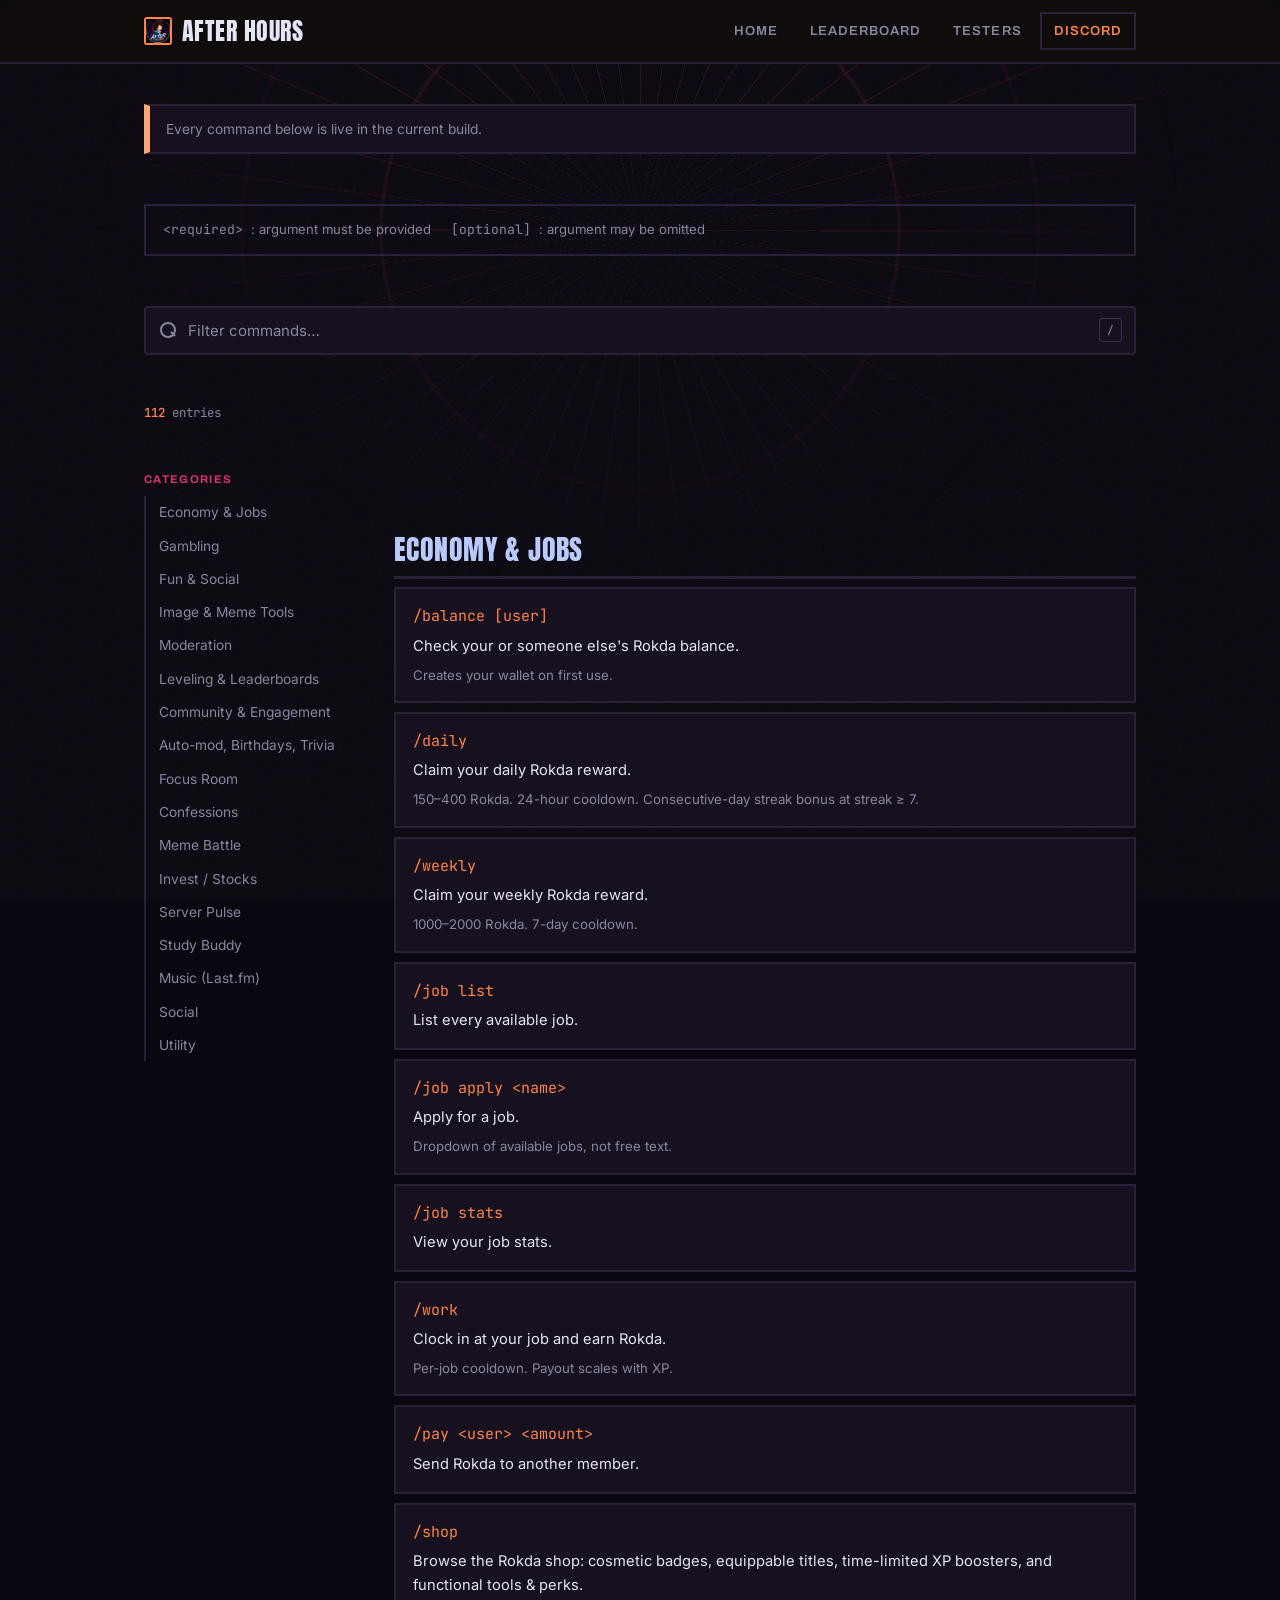
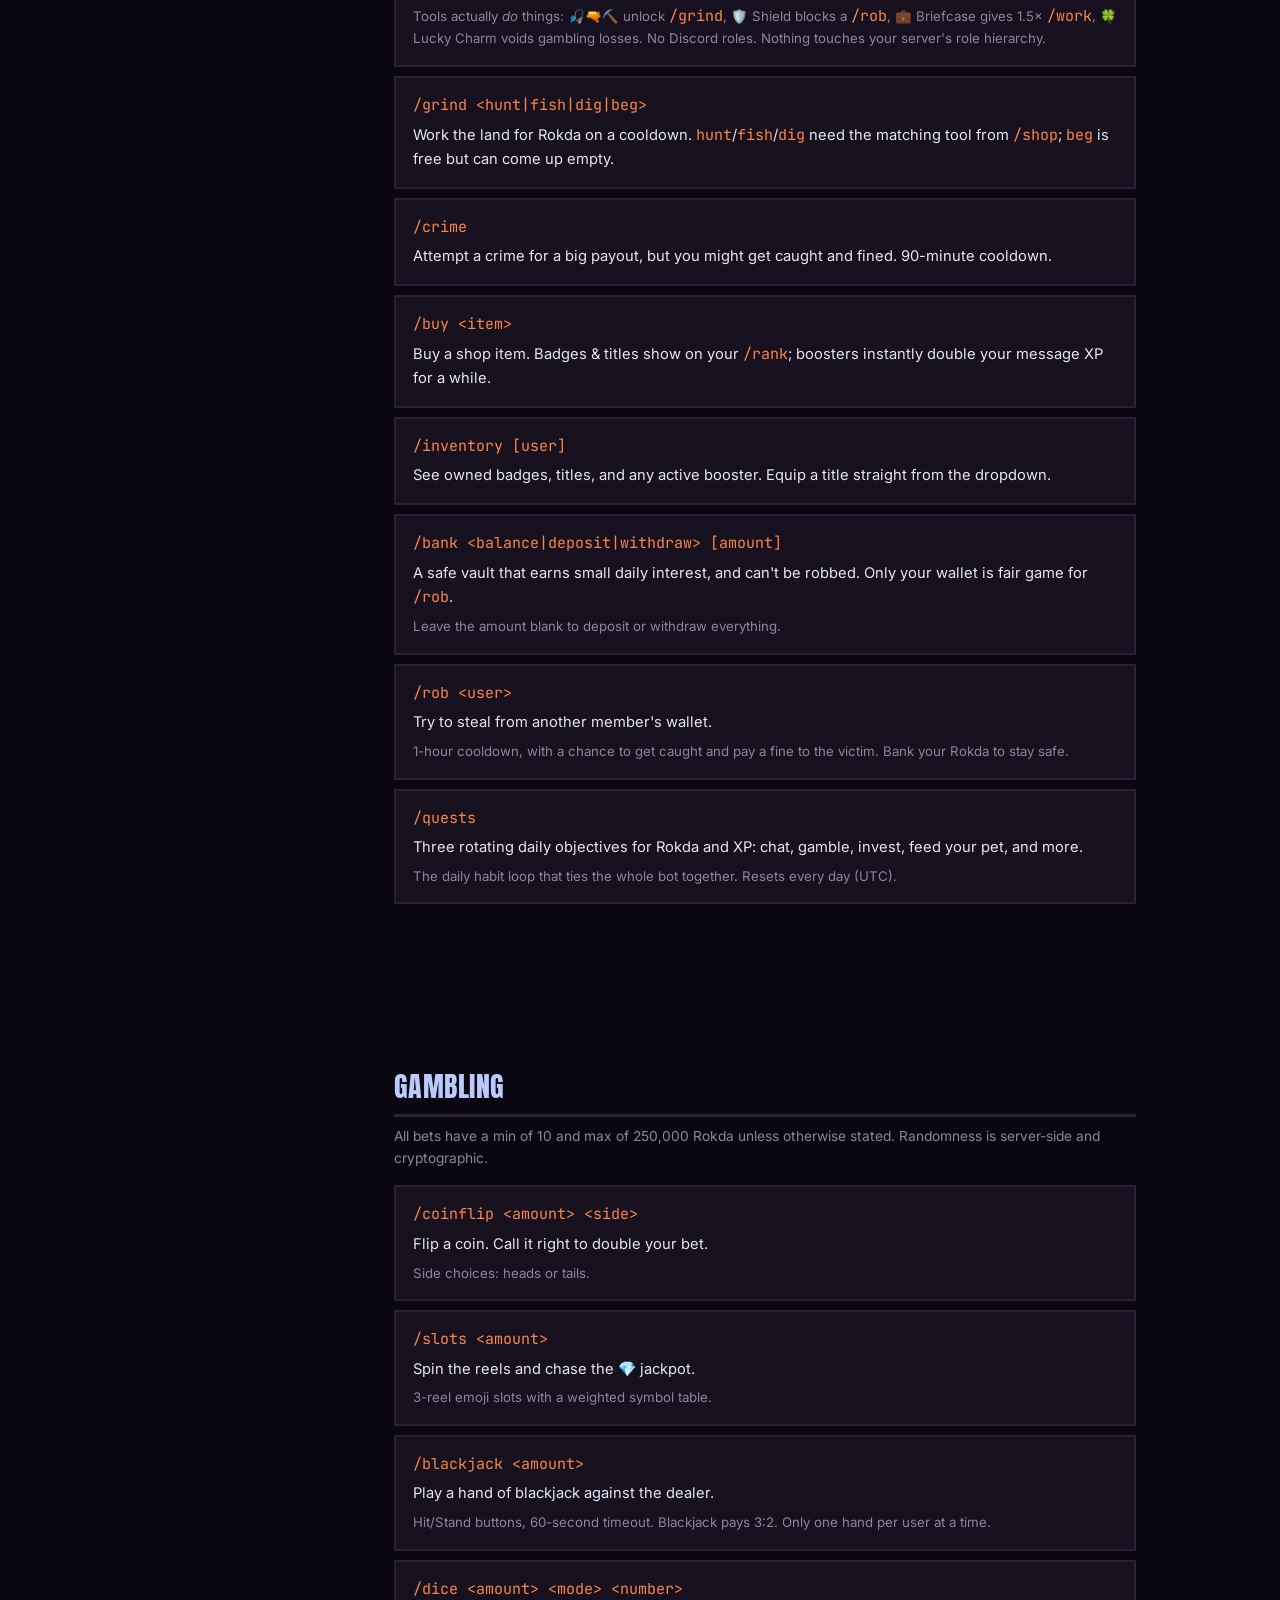
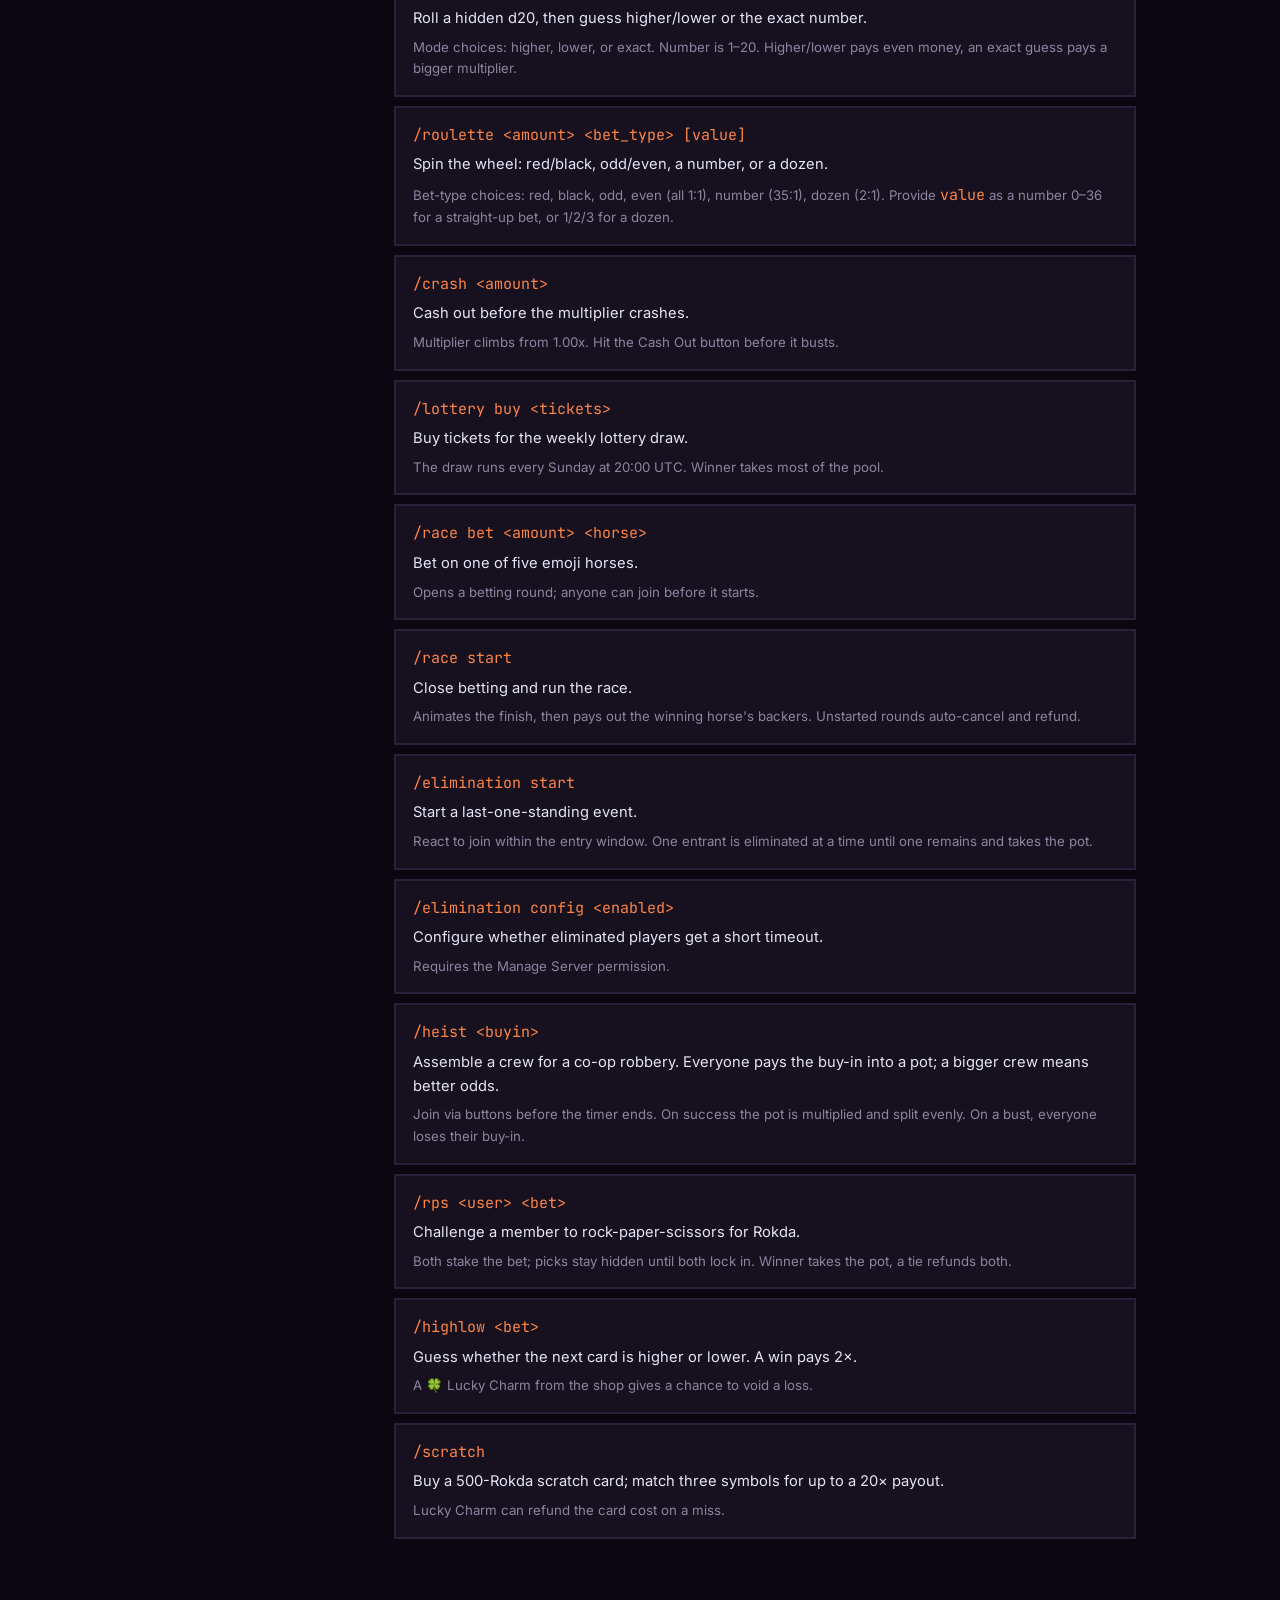
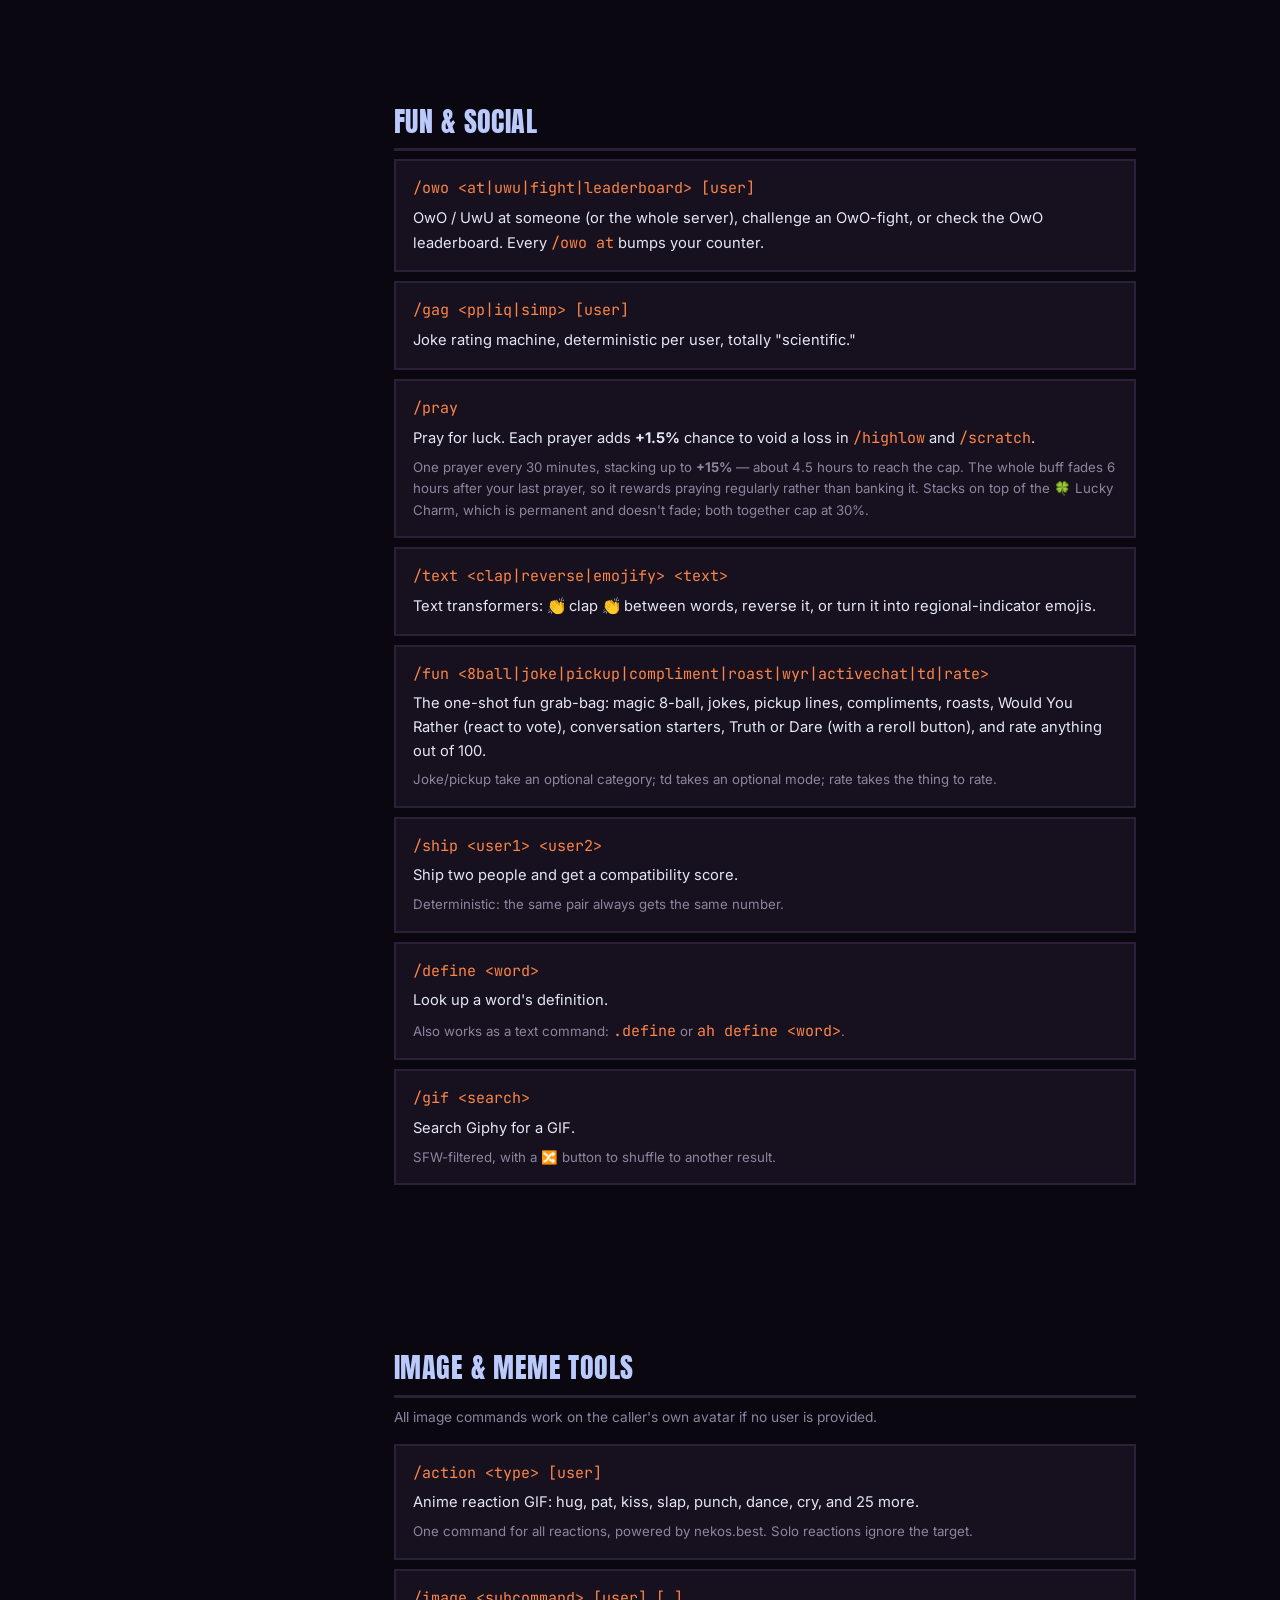
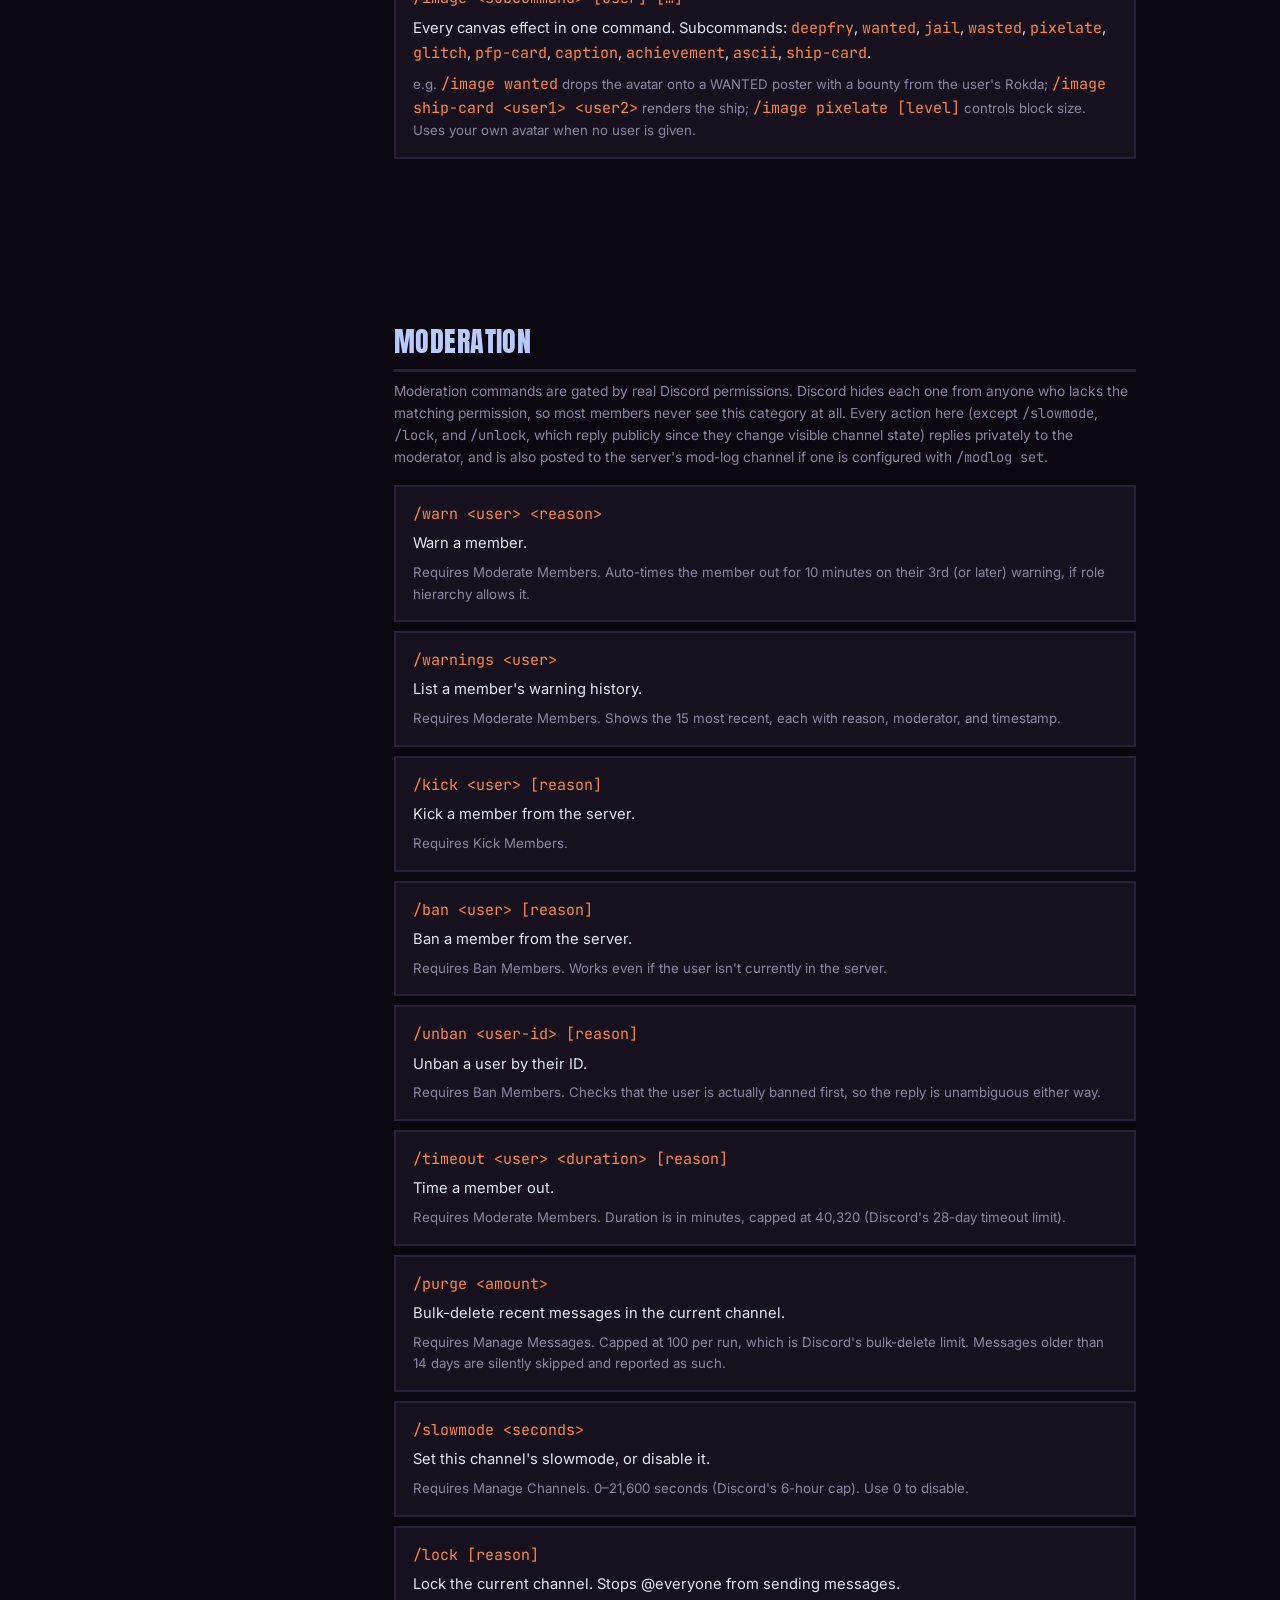
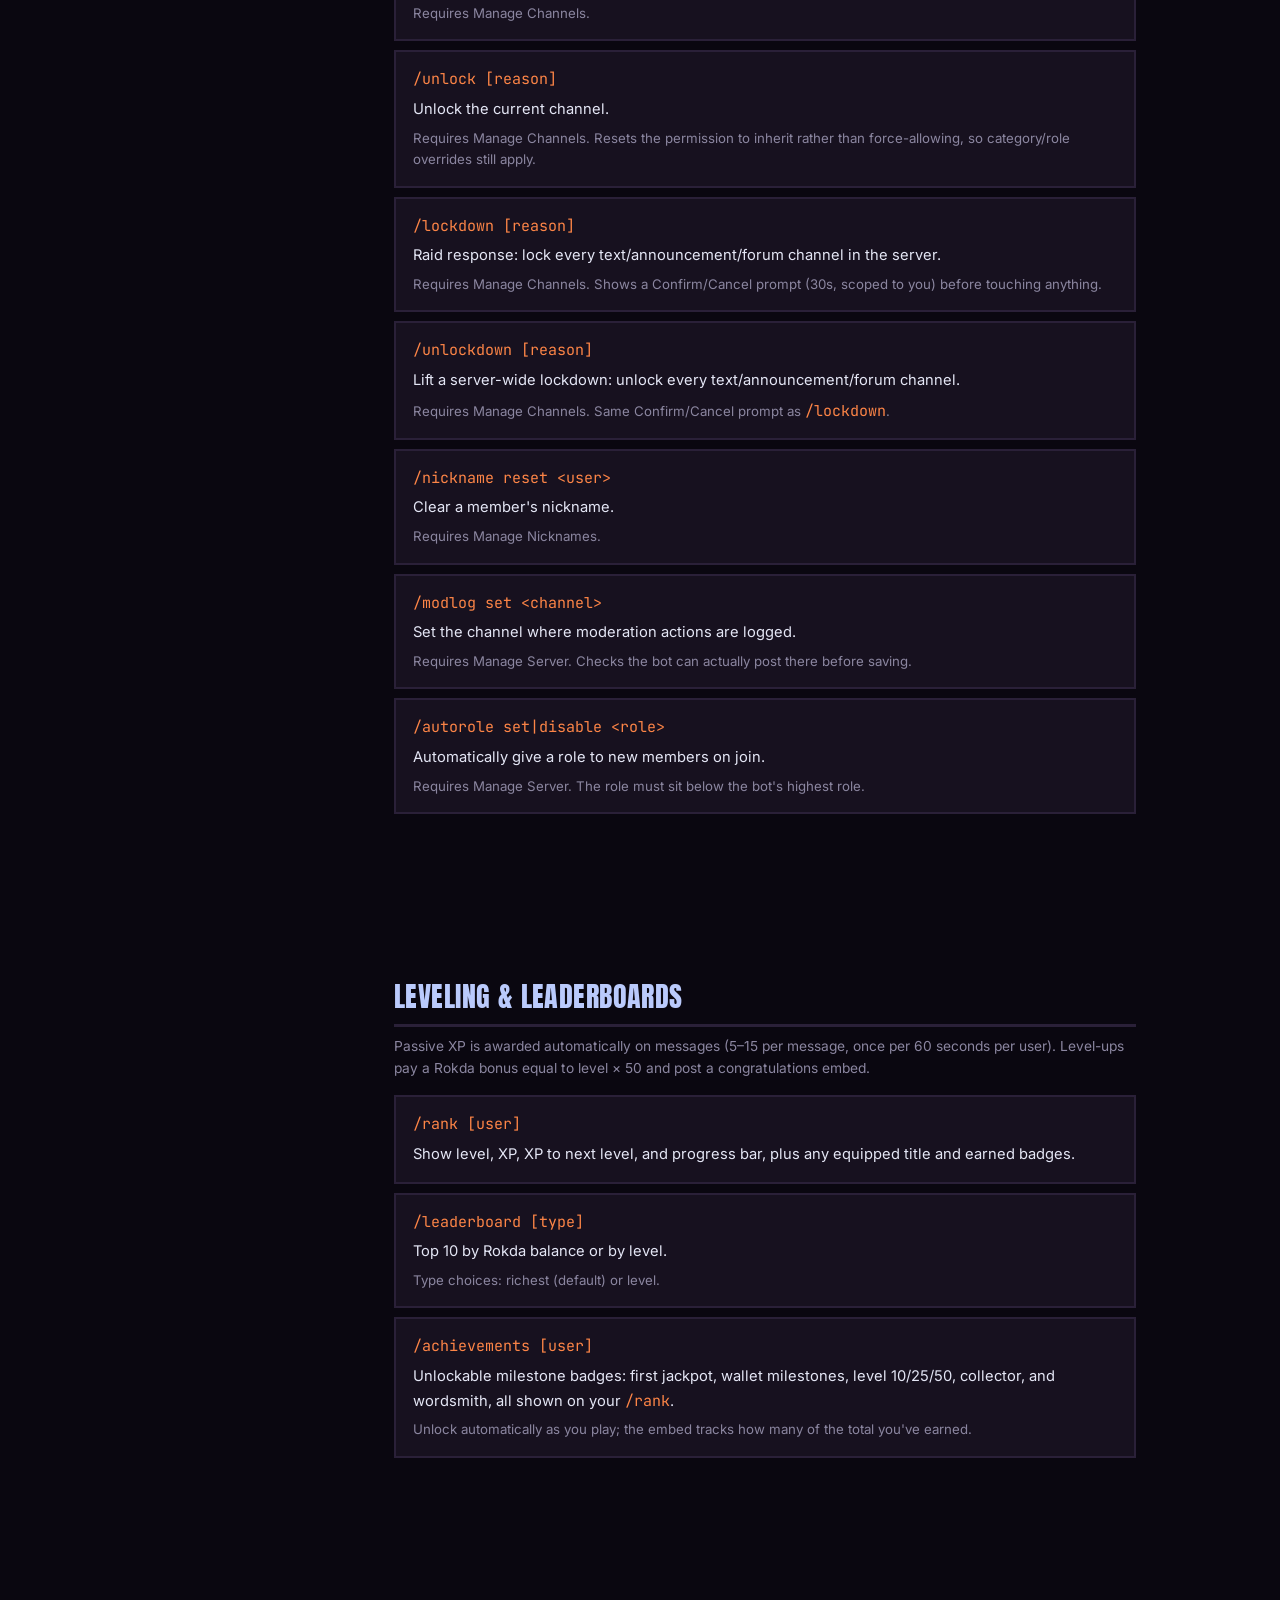
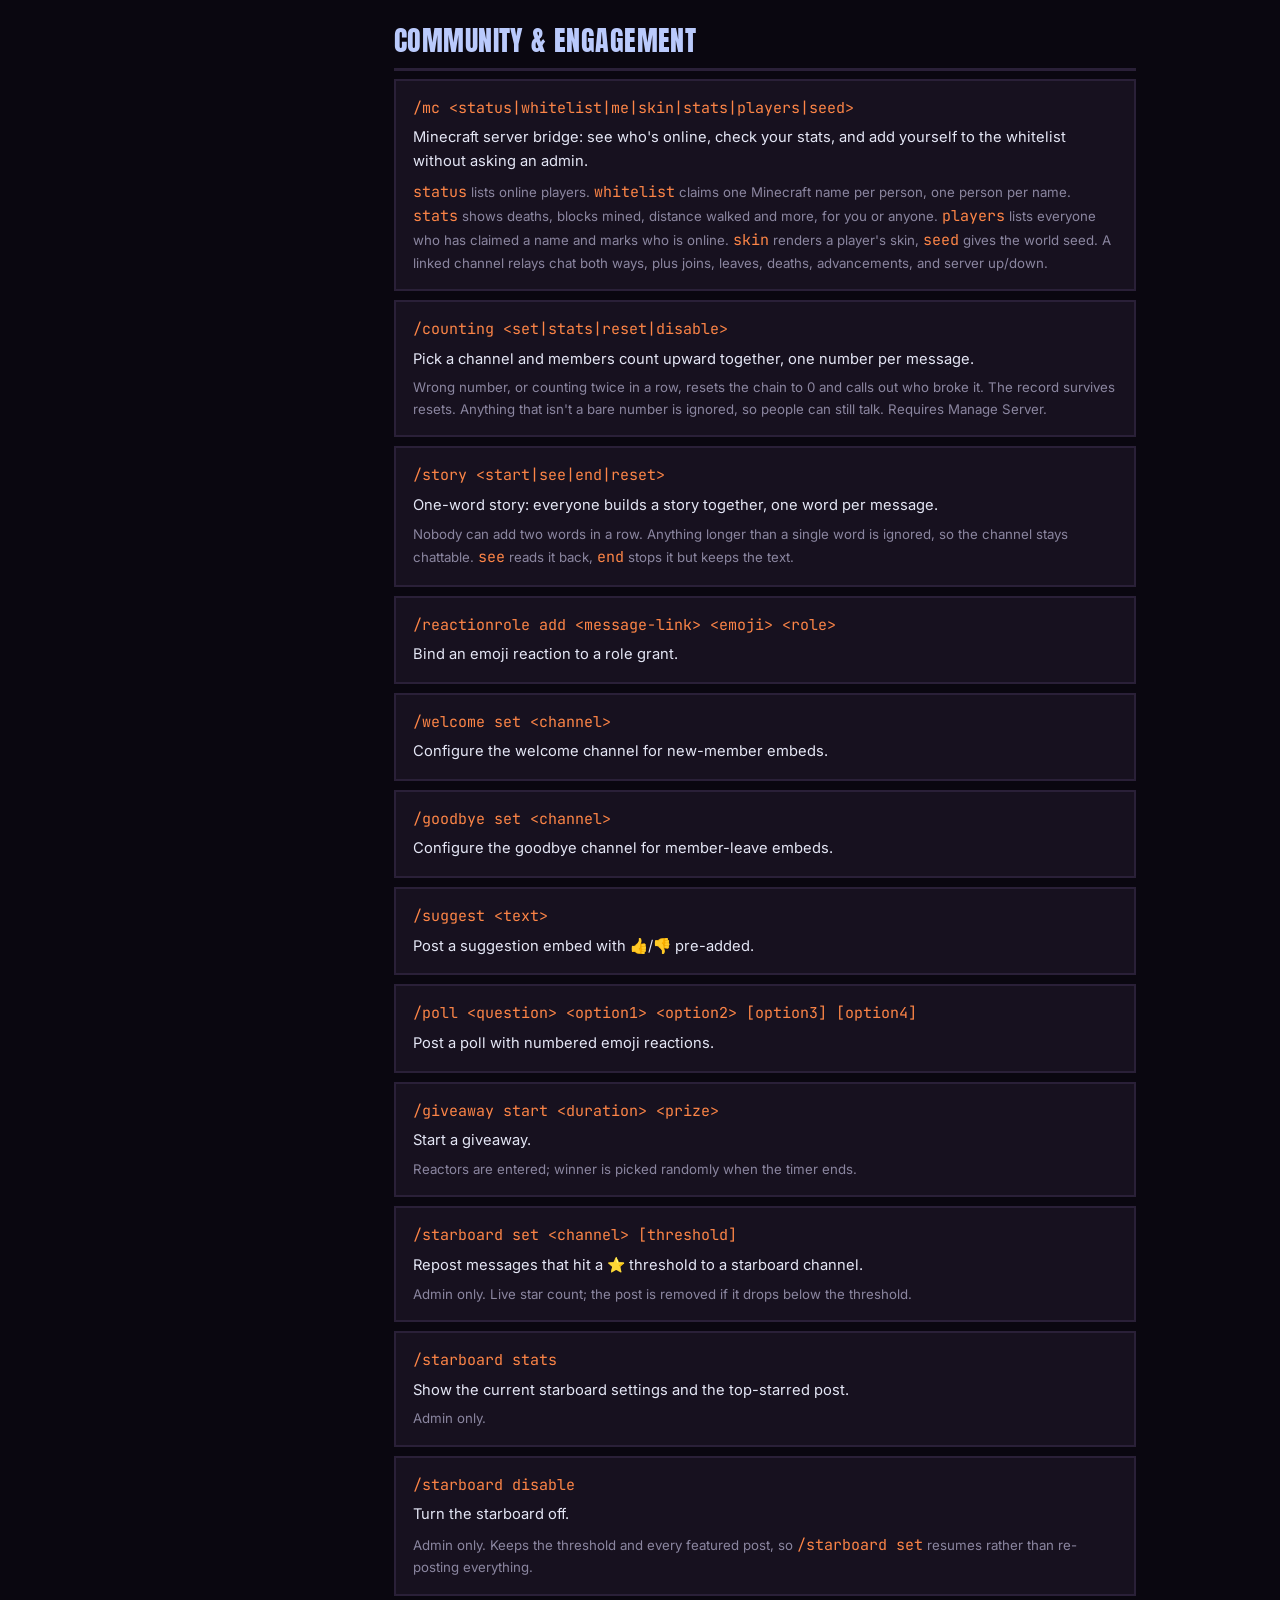
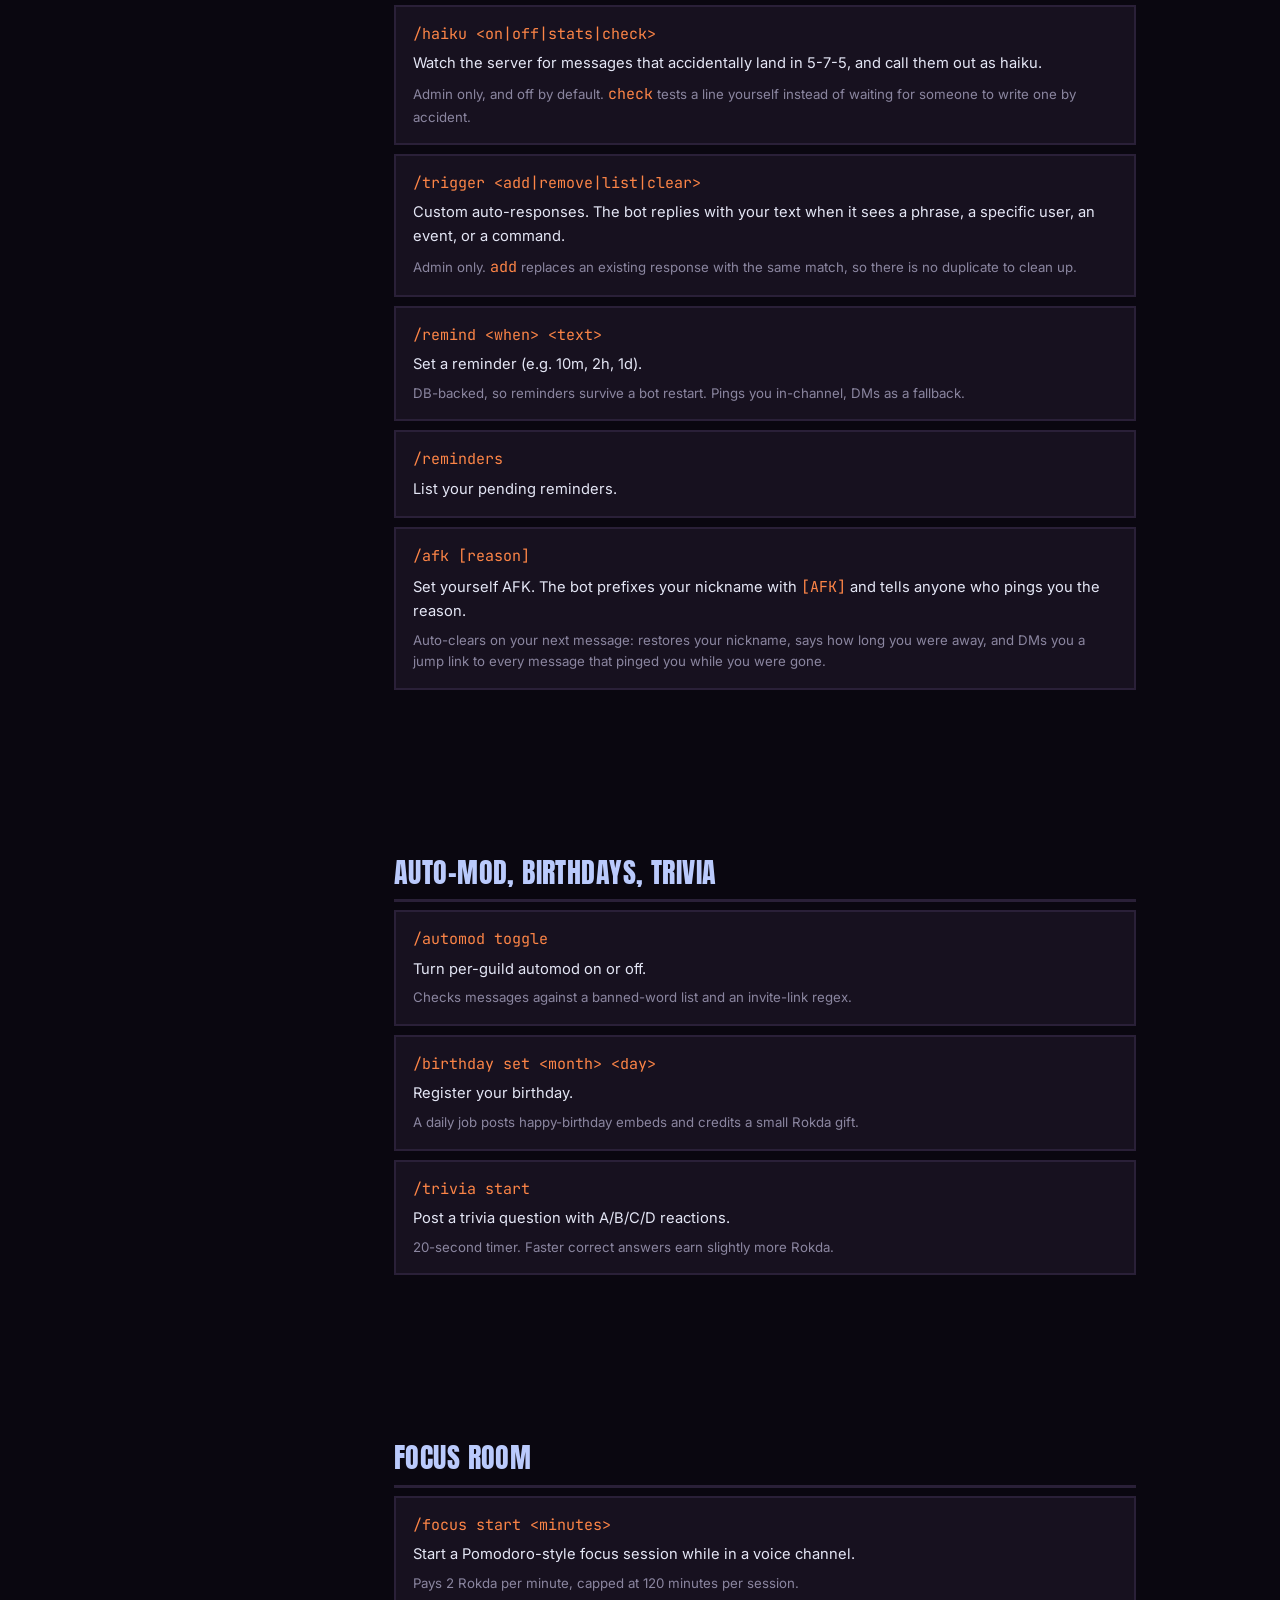
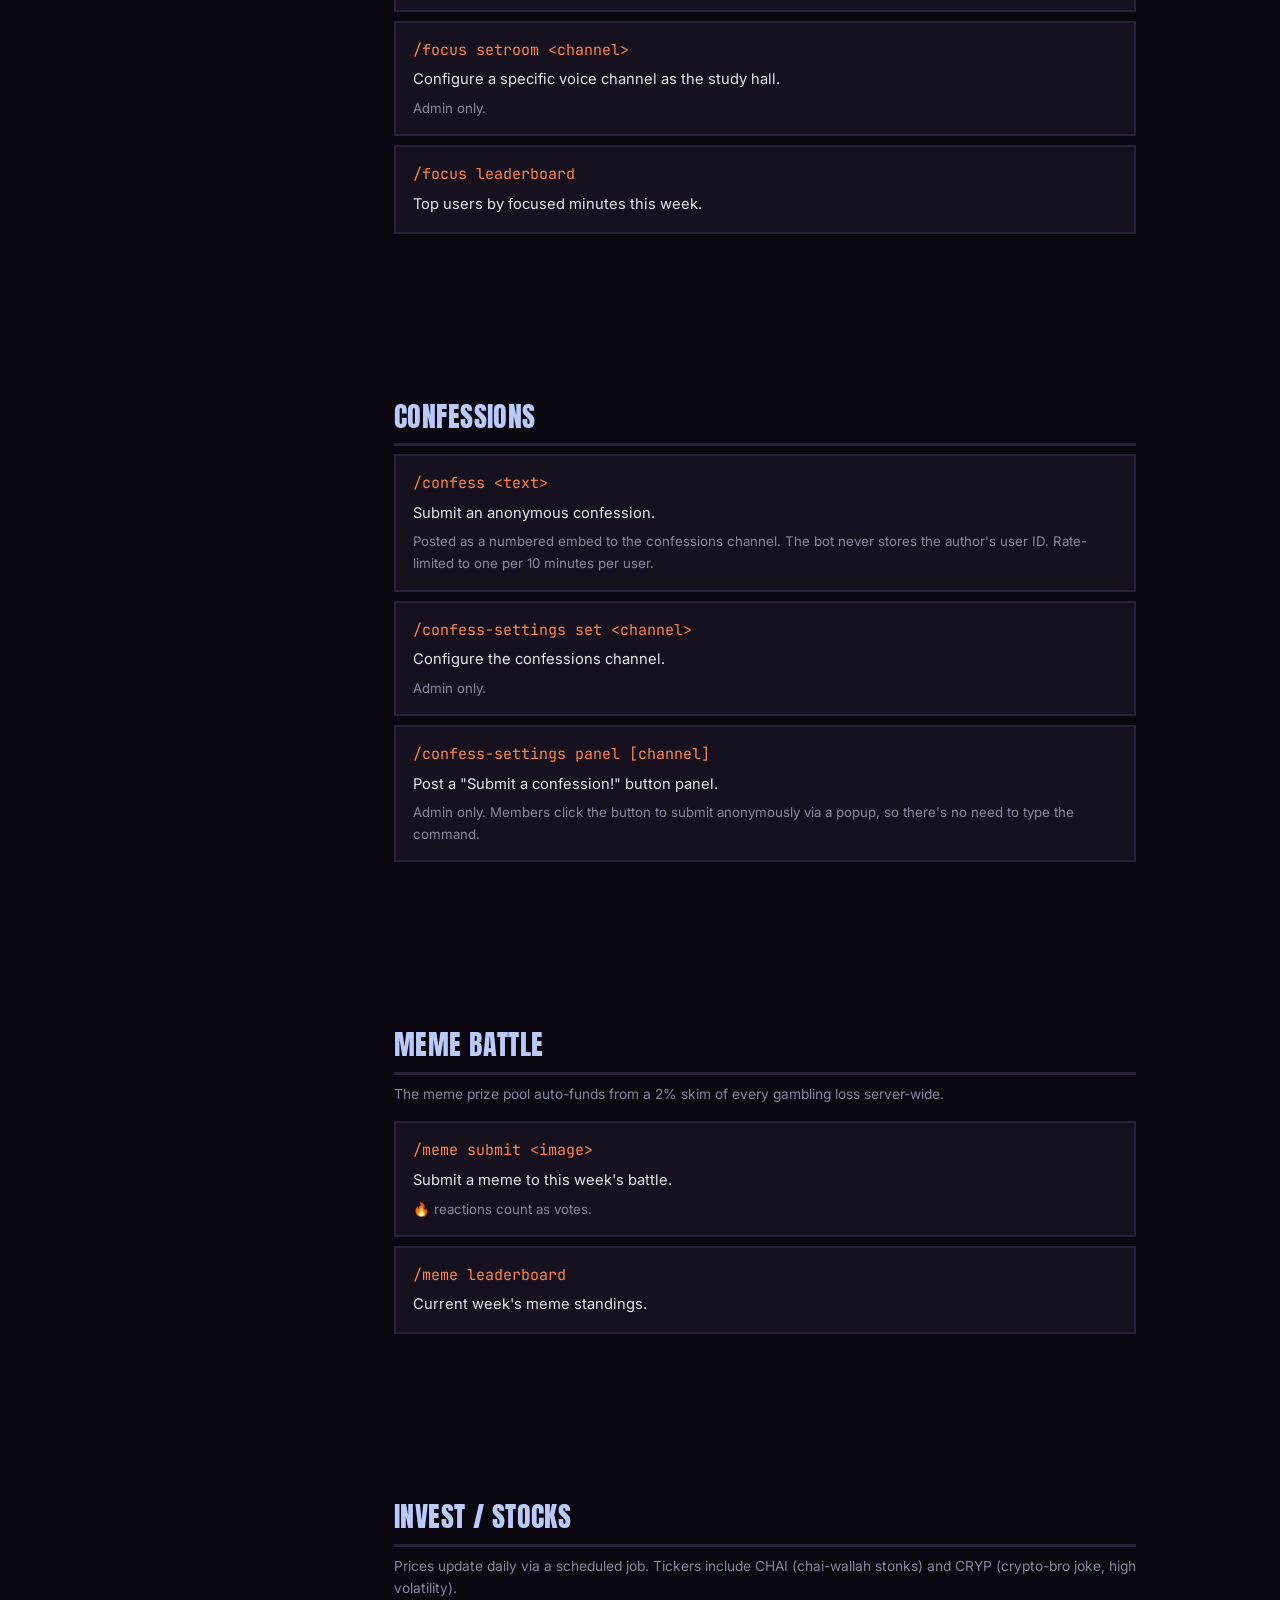
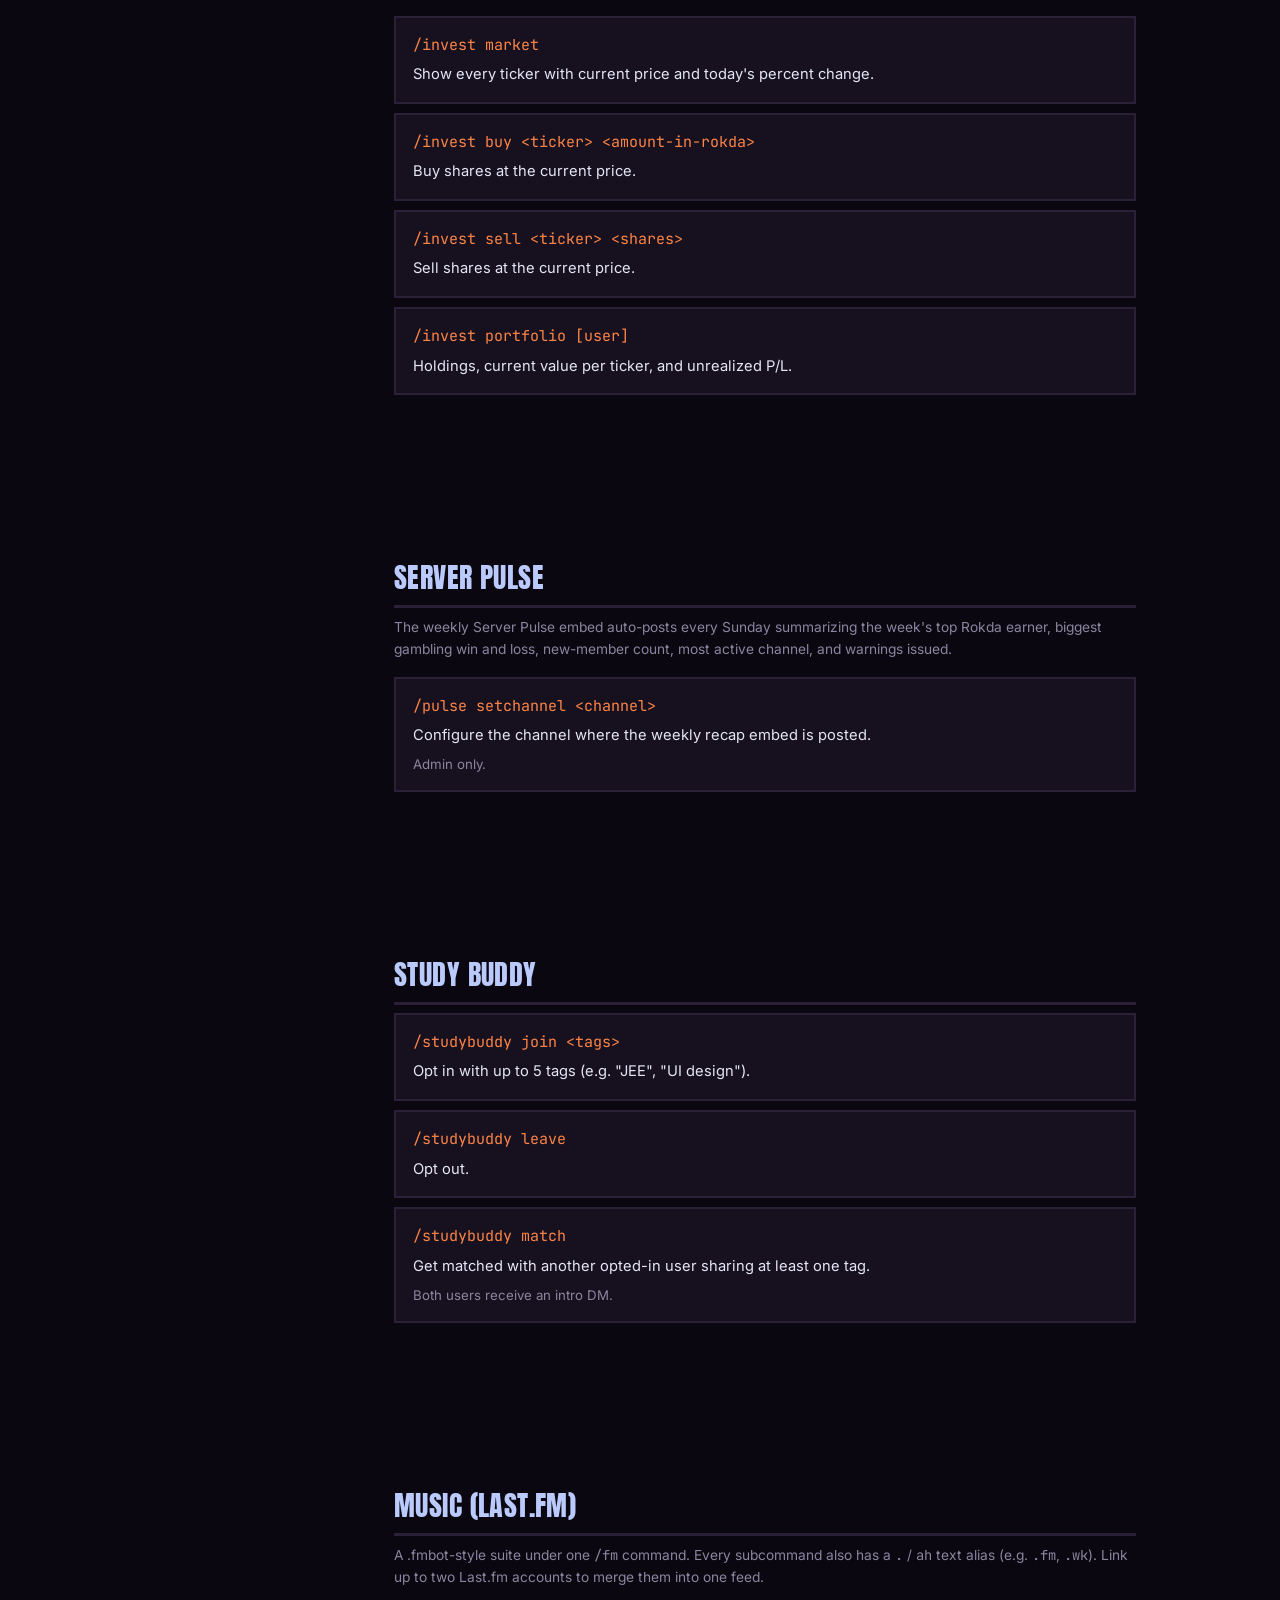
==== commands.html @ 39121b5d "Add the /pray card and bump the count to 90" ====
<!doctype html>
<html lang="en">
<head>
  <meta charset="UTF-8" />
  <meta name="viewport" content="width=device-width, initial-scale=1.0" />
  <title>Commands · After Hours</title>
  <meta name="description" content="Full command reference for After Hours, a Discord bot for economy, gambling, and community." />

  <!-- Link previews. og:image is an absolute URL because Discord, Twitter and
       iMessage all fetch it without a page context — a relative path silently
       yields no card at all. 1200x630 is the ratio every one of them crops to.
       theme-color is what tints the stripe down the side of a Discord embed. -->
  <meta name="theme-color" content="#fd8547" />
  <link rel="canonical" href="https://afterhours.arshnah.in/commands.html" />

  <meta property="og:type" content="website" />
  <meta property="og:site_name" content="After Hours" />
  <meta property="og:url" content="https://afterhours.arshnah.in/commands.html" />
  <meta property="og:title" content="Commands · After Hours" />
  <meta property="og:description" content="Full command reference for After Hours, a Discord bot for economy, gambling, and community." />
  <meta property="og:image" content="https://afterhours.arshnah.in/assets/og.png" />
  <meta property="og:image:width" content="1200" />
  <meta property="og:image:height" content="630" />
  <meta property="og:image:alt" content="After Hours — a Discord bot for economy, gambling and community" />

  <meta name="twitter:card" content="summary_large_image" />
  <meta name="twitter:title" content="Commands · After Hours" />
  <meta name="twitter:description" content="Full command reference for After Hours, a Discord bot for economy, gambling, and community." />
  <meta name="twitter:image" content="https://afterhours.arshnah.in/assets/og.png" />


  <link rel="preconnect" href="https://fonts.googleapis.com" />
  <link rel="preconnect" href="https://fonts.gstatic.com" crossorigin />
  <link href="https://fonts.googleapis.com/css2?family=Anton&family=Archivo:wght@600;700&family=Inter:wght@400;500;600;700&family=JetBrains+Mono:wght@400;500&display=swap" rel="stylesheet" />

  <link rel="icon" type="image/png" href="assets/avatar-64.png" />
  <link rel="stylesheet" href="styles.css" />
</head>
<body>

  <header class="site-header">
    <div class="container">
      <a href="index.html" class="site-logo"><img src="assets/avatar-128.png" alt="" class="logo-img" />After Hours</a>
      <nav class="site-nav">
        <a href="index.html">Home</a>
        <a href="leaderboard.html">Leaderboard</a>
        <a href="testers.html">Testers</a>
        <a href="https://discord.gg/CcgstekFs9" class="nav-discord">Discord</a>
      </nav>
    </div>
  </header>

  <div class="commands-page">

    <p class="build-note">Every command below is live in the current build.</p>

    <div class="legend">
      <div class="legend-item"><code class="mono">&lt;required&gt;</code>: argument must be provided</div>
      <div class="legend-item"><code class="mono">[optional]</code>: argument may be omitted</div>
    </div>

    <div class="filter-bar">
      <input type="text" id="command-filter" placeholder="Filter commands…" autocomplete="off" />
    </div>

    <button type="button" class="mobile-nav-toggle" id="mobile-nav-toggle">Categories ▾</button>

    <aside class="sidebar" id="sidebar">
      <h4>Categories</h4>
      <ul>
        <li><a href="#economy">Economy &amp; Jobs</a></li>
        <li><a href="#gambling">Gambling</a></li>
        <li><a href="#fun-social">Fun &amp; Social</a></li>
        <li><a href="#image-meme">Image &amp; Meme Tools</a></li>
        <li><a href="#moderation">Moderation</a></li>
        <li><a href="#leveling">Leveling &amp; Leaderboards</a></li>
        <li><a href="#community">Community &amp; Engagement</a></li>
        <li><a href="#automod-birthdays-trivia">Auto-mod, Birthdays, Trivia</a></li>
        <li><a href="#focus-room">Focus Room</a></li>
        <li><a href="#confessions">Confessions</a></li>
        <li><a href="#meme-battle">Meme Battle</a></li>
        <li><a href="#invest-stocks">Invest / Stocks</a></li>
        <li><a href="#server-pulse">Server Pulse</a></li>
        <li><a href="#study-buddy">Study Buddy</a></li>
        <li><a href="#music">Music (Last.fm)</a></li>
        <li><a href="#social">Social</a></li>
        <li><a href="#utility">Utility</a></li>
      </ul>
    </aside>

    <main class="command-main">

      <p class="no-results" id="no-results">No commands match your filter.</p>

      <!-- Economy & Jobs -->
      <section class="command-category" id="economy">
        <h2>Economy &amp; Jobs</h2>
        <div class="command-list">
          <article class="command-card" data-name="balance">
            <header><code>/balance [user]</code></header>
            <p class="desc">Check your or someone else's Rokda balance.</p>
            <p class="note">Creates your wallet on first use.</p>
          </article>
          <article class="command-card" data-name="daily">
            <header><code>/daily</code></header>
            <p class="desc">Claim your daily Rokda reward.</p>
            <p class="note">150–400 Rokda. 24-hour cooldown. Consecutive-day streak bonus at streak ≥ 7.</p>
          </article>
          <article class="command-card" data-name="weekly">
            <header><code>/weekly</code></header>
            <p class="desc">Claim your weekly Rokda reward.</p>
            <p class="note">1000–2000 Rokda. 7-day cooldown.</p>
          </article>
          <article class="command-card" data-name="job list">
            <header><code>/job list</code></header>
            <p class="desc">List every available job.</p>
          </article>
          <article class="command-card" data-name="job apply">
            <header><code>/job apply &lt;name&gt;</code></header>
            <p class="desc">Apply for a job.</p>
            <p class="note">Dropdown of available jobs, not free text.</p>
          </article>
          <article class="command-card" data-name="job stats">
            <header><code>/job stats</code></header>
            <p class="desc">View your job stats.</p>
          </article>
          <article class="command-card" data-name="work">
            <header><code>/work</code></header>
            <p class="desc">Clock in at your job and earn Rokda.</p>
            <p class="note">Per-job cooldown. Payout scales with XP.</p>
          </article>
          <article class="command-card" data-name="pay">
            <header><code>/pay &lt;user&gt; &lt;amount&gt;</code></header>
            <p class="desc">Send Rokda to another member.</p>
          </article>
          <article class="command-card" data-name="shop">
            <header><code>/shop</code></header>
            <p class="desc">Browse the Rokda shop: cosmetic badges, equippable titles, time-limited XP boosters, and functional tools &amp; perks.</p>
            <p class="note">Tools actually <em>do</em> things: 🎣🔫⛏️ unlock <code>/grind</code>, 🛡️ Shield blocks a <code>/rob</code>, 💼 Briefcase gives 1.5× <code>/work</code>, 🍀 Lucky Charm voids gambling losses. No Discord roles. Nothing touches your server's role hierarchy.</p>
          </article>
          <article class="command-card" data-name="grind">
            <header><code>/grind &lt;hunt|fish|dig|beg&gt;</code></header>
            <p class="desc">Work the land for Rokda on a cooldown. <code>hunt</code>/<code>fish</code>/<code>dig</code> need the matching tool from <code>/shop</code>; <code>beg</code> is free but can come up empty.</p>
          </article>
          <article class="command-card" data-name="crime">
            <header><code>/crime</code></header>
            <p class="desc">Attempt a crime for a big payout, but you might get caught and fined. 90-minute cooldown.</p>
          </article>
          <article class="command-card" data-name="buy">
            <header><code>/buy &lt;item&gt;</code></header>
            <p class="desc">Buy a shop item. Badges &amp; titles show on your <code>/rank</code>; boosters instantly double your message XP for a while.</p>
          </article>
          <article class="command-card" data-name="inventory">
            <header><code>/inventory [user]</code></header>
            <p class="desc">See owned badges, titles, and any active booster. Equip a title straight from the dropdown.</p>
          </article>
          <article class="command-card" data-name="bank">
            <header><code>/bank &lt;balance|deposit|withdraw&gt; [amount]</code></header>
            <p class="desc">A safe vault that earns small daily interest, and can't be robbed. Only your wallet is fair game for <code>/rob</code>.</p>
            <p class="note">Leave the amount blank to deposit or withdraw everything.</p>
          </article>
          <article class="command-card" data-name="rob">
            <header><code>/rob &lt;user&gt;</code></header>
            <p class="desc">Try to steal from another member's wallet.</p>
            <p class="note">1-hour cooldown, with a chance to get caught and pay a fine to the victim. Bank your Rokda to stay safe.</p>
          </article>
          <article class="command-card" data-name="quests">
            <header><code>/quests</code></header>
            <p class="desc">Three rotating daily objectives for Rokda and XP: chat, gamble, invest, feed your pet, and more.</p>
            <p class="note">The daily habit loop that ties the whole bot together. Resets every day (UTC).</p>
          </article>
        </div>
      </section>

      <!-- Gambling -->
      <section class="command-category" id="gambling">
        <h2>Gambling</h2>
        <p class="category-note">All bets have a min of 10 and max of 250,000 Rokda unless otherwise stated. Randomness is server-side and cryptographic.</p>
        <div class="command-list">
          <article class="command-card" data-name="coinflip">
            <header><code>/coinflip &lt;amount&gt; &lt;side&gt;</code></header>
            <p class="desc">Flip a coin. Call it right to double your bet.</p>
            <p class="note">Side choices: heads or tails.</p>
          </article>
          <article class="command-card" data-name="slots">
            <header><code>/slots &lt;amount&gt;</code></header>
            <p class="desc">Spin the reels and chase the 💎 jackpot.</p>
            <p class="note">3-reel emoji slots with a weighted symbol table.</p>
          </article>
          <article class="command-card" data-name="blackjack">
            <header><code>/blackjack &lt;amount&gt;</code></header>
            <p class="desc">Play a hand of blackjack against the dealer.</p>
            <p class="note">Hit/Stand buttons, 60-second timeout. Blackjack pays 3:2. Only one hand per user at a time.</p>
          </article>
          <article class="command-card" data-name="dice">
            <header><code>/dice &lt;amount&gt; &lt;mode&gt; &lt;number&gt;</code></header>
            <p class="desc">Roll a hidden d20, then guess higher/lower or the exact number.</p>
            <p class="note">Mode choices: higher, lower, or exact. Number is 1–20. Higher/lower pays even money, an exact guess pays a bigger multiplier.</p>
          </article>
          <article class="command-card" data-name="roulette">
            <header><code>/roulette &lt;amount&gt; &lt;bet_type&gt; [value]</code></header>
            <p class="desc">Spin the wheel: red/black, odd/even, a number, or a dozen.</p>
            <p class="note">Bet-type choices: red, black, odd, even (all 1:1), number (35:1), dozen (2:1). Provide <code>value</code> as a number 0–36 for a straight-up bet, or 1/2/3 for a dozen.</p>
          </article>
          <article class="command-card" data-name="crash">
            <header><code>/crash &lt;amount&gt;</code></header>
            <p class="desc">Cash out before the multiplier crashes.</p>
            <p class="note">Multiplier climbs from 1.00x. Hit the Cash Out button before it busts.</p>
          </article>
          <article class="command-card" data-name="lottery buy">
            <header><code>/lottery buy &lt;tickets&gt;</code></header>
            <p class="desc">Buy tickets for the weekly lottery draw.</p>
            <p class="note">The draw runs every Sunday at 20:00 UTC. Winner takes most of the pool.</p>
          </article>
          <article class="command-card" data-name="race bet">
            <header><code>/race bet &lt;amount&gt; &lt;horse&gt;</code></header>
            <p class="desc">Bet on one of five emoji horses.</p>
            <p class="note">Opens a betting round; anyone can join before it starts.</p>
          </article>
          <article class="command-card" data-name="race start">
            <header><code>/race start</code></header>
            <p class="desc">Close betting and run the race.</p>
            <p class="note">Animates the finish, then pays out the winning horse's backers. Unstarted rounds auto-cancel and refund.</p>
          </article>
          <article class="command-card" data-name="elimination start">
            <header><code>/elimination start</code></header>
            <p class="desc">Start a last-one-standing event.</p>
            <p class="note">React to join within the entry window. One entrant is eliminated at a time until one remains and takes the pot.</p>
          </article>
          <article class="command-card" data-name="elimination config">
            <header><code>/elimination config &lt;enabled&gt;</code></header>
            <p class="desc">Configure whether eliminated players get a short timeout.</p>
            <p class="note">Requires the Manage Server permission.</p>
          </article>
          <article class="command-card" data-name="heist">
            <header><code>/heist &lt;buyin&gt;</code></header>
            <p class="desc">Assemble a crew for a co-op robbery. Everyone pays the buy-in into a pot; a bigger crew means better odds.</p>
            <p class="note">Join via buttons before the timer ends. On success the pot is multiplied and split evenly. On a bust, everyone loses their buy-in.</p>
          </article>
          <article class="command-card" data-name="rps">
            <header><code>/rps &lt;user&gt; &lt;bet&gt;</code></header>
            <p class="desc">Challenge a member to rock-paper-scissors for Rokda.</p>
            <p class="note">Both stake the bet; picks stay hidden until both lock in. Winner takes the pot, a tie refunds both.</p>
          </article>
          <article class="command-card" data-name="highlow">
            <header><code>/highlow &lt;bet&gt;</code></header>
            <p class="desc">Guess whether the next card is higher or lower. A win pays 2×.</p>
            <p class="note">A 🍀 Lucky Charm from the shop gives a chance to void a loss.</p>
          </article>
          <article class="command-card" data-name="scratch">
            <header><code>/scratch</code></header>
            <p class="desc">Buy a 500-Rokda scratch card; match three symbols for up to a 20× payout.</p>
            <p class="note">Lucky Charm can refund the card cost on a miss.</p>
          </article>
        </div>
      </section>

      <!-- Fun & Social -->
      <section class="command-category" id="fun-social">
        <h2>Fun &amp; Social</h2>
        <div class="command-list">
          <article class="command-card" data-name="owo">
            <header><code>/owo &lt;at|uwu|fight|leaderboard&gt; [user]</code></header>
            <p class="desc">OwO / UwU at someone (or the whole server), challenge an OwO-fight, or check the OwO leaderboard. Every <code>/owo at</code> bumps your counter.</p>
          </article>
          <article class="command-card" data-name="gag">
            <header><code>/gag &lt;pp|iq|simp&gt; [user]</code></header>
            <p class="desc">Joke rating machine, deterministic per user, totally "scientific."</p>
          </article>
          <article class="command-card" data-name="pray">
            <header><code>/pray</code></header>
            <p class="desc">Pray for luck. Each prayer adds <strong>+1.5%</strong> chance to void a loss in <code>/highlow</code> and <code>/scratch</code>.</p>
            <p class="note">One prayer every 30 minutes, stacking up to <strong>+15%</strong> — about 4.5 hours to reach the cap. The whole buff fades 6 hours after your last prayer, so it rewards praying regularly rather than banking it. Stacks on top of the 🍀 Lucky Charm, which is permanent and doesn't fade; both together cap at 30%.</p>
          </article>
          <article class="command-card" data-name="text">
            <header><code>/text &lt;clap|reverse|emojify&gt; &lt;text&gt;</code></header>
            <p class="desc">Text transformers: 👏 clap 👏 between words, reverse it, or turn it into regional-indicator emojis.</p>
          </article>
          <article class="command-card" data-name="fun">
            <header><code>/fun &lt;8ball|joke|pickup|compliment|roast|wyr|activechat|td|rate&gt;</code></header>
            <p class="desc">The one-shot fun grab-bag: magic 8-ball, jokes, pickup lines, compliments, roasts, Would You Rather (react to vote), conversation starters, Truth or Dare (with a reroll button), and rate anything out of 100.</p>
            <p class="note">Joke/pickup take an optional category; td takes an optional mode; rate takes the thing to rate.</p>
          </article>
          <article class="command-card" data-name="ship">
            <header><code>/ship &lt;user1&gt; &lt;user2&gt;</code></header>
            <p class="desc">Ship two people and get a compatibility score.</p>
            <p class="note">Deterministic: the same pair always gets the same number.</p>
          </article>
          <article class="command-card" data-name="define">
            <header><code>/define &lt;word&gt;</code></header>
            <p class="desc">Look up a word's definition.</p>
            <p class="note">Also works as a text command: <code>.define</code> or <code>ah define &lt;word&gt;</code>.</p>
          </article>
          <article class="command-card" data-name="gif">
            <header><code>/gif &lt;search&gt;</code></header>
            <p class="desc">Search Giphy for a GIF.</p>
            <p class="note">SFW-filtered, with a 🔀 button to shuffle to another result.</p>
          </article>
        </div>
      </section>

      <!-- Image & Meme Tools -->
      <section class="command-category" id="image-meme">
        <h2>Image &amp; Meme Tools</h2>
        <p class="category-note">All image commands work on the caller's own avatar if no user is provided.</p>
        <div class="command-list">
          <article class="command-card" data-name="action">
            <header><code>/action &lt;type&gt; [user]</code></header>
            <p class="desc">Anime reaction GIF: hug, pat, kiss, slap, punch, dance, cry, and 25 more.</p>
            <p class="note">One command for all reactions, powered by nekos.best. Solo reactions ignore the target.</p>
          </article>
          <article class="command-card" data-name="image">
            <header><code>/image &lt;subcommand&gt; [user] […]</code></header>
            <p class="desc">Every canvas effect in one command. Subcommands: <code>deepfry</code>, <code>wanted</code>, <code>jail</code>, <code>wasted</code>, <code>pixelate</code>, <code>glitch</code>, <code>pfp-card</code>, <code>caption</code>, <code>achievement</code>, <code>ascii</code>, <code>ship-card</code>.</p>
            <p class="note">e.g. <code>/image wanted</code> drops the avatar onto a WANTED poster with a bounty from the user's Rokda; <code>/image ship-card &lt;user1&gt; &lt;user2&gt;</code> renders the ship; <code>/image pixelate [level]</code> controls block size. Uses your own avatar when no user is given.</p>
          </article>
        </div>
      </section>

      <!-- Moderation -->
      <section class="command-category" id="moderation">
        <h2>Moderation</h2>
        <p class="category-note">Moderation commands are gated by real Discord permissions. Discord hides each one from anyone who lacks the matching permission, so most members never see this category at all. Every action here (except <code>/slowmode</code>, <code>/lock</code>, and <code>/unlock</code>, which reply publicly since they change visible channel state) replies privately to the moderator, and is also posted to the server's mod-log channel if one is configured with <code>/modlog set</code>.</p>
        <div class="command-list">
          <article class="command-card" data-name="warn">
            <header><code>/warn &lt;user&gt; &lt;reason&gt;</code></header>
            <p class="desc">Warn a member.</p>
            <p class="note">Requires Moderate Members. Auto-times the member out for 10 minutes on their 3rd (or later) warning, if role hierarchy allows it.</p>
          </article>
          <article class="command-card" data-name="warnings">
            <header><code>/warnings &lt;user&gt;</code></header>
            <p class="desc">List a member's warning history.</p>
            <p class="note">Requires Moderate Members. Shows the 15 most recent, each with reason, moderator, and timestamp.</p>
          </article>
          <article class="command-card" data-name="kick">
            <header><code>/kick &lt;user&gt; [reason]</code></header>
            <p class="desc">Kick a member from the server.</p>
            <p class="note">Requires Kick Members.</p>
          </article>
          <article class="command-card" data-name="ban">
            <header><code>/ban &lt;user&gt; [reason]</code></header>
            <p class="desc">Ban a member from the server.</p>
            <p class="note">Requires Ban Members. Works even if the user isn't currently in the server.</p>
          </article>
          <article class="command-card" data-name="unban">
            <header><code>/unban &lt;user-id&gt; [reason]</code></header>
            <p class="desc">Unban a user by their ID.</p>
            <p class="note">Requires Ban Members. Checks that the user is actually banned first, so the reply is unambiguous either way.</p>
          </article>
          <article class="command-card" data-name="timeout">
            <header><code>/timeout &lt;user&gt; &lt;duration&gt; [reason]</code></header>
            <p class="desc">Time a member out.</p>
            <p class="note">Requires Moderate Members. Duration is in minutes, capped at 40,320 (Discord's 28-day timeout limit).</p>
          </article>
          <article class="command-card" data-name="purge">
            <header><code>/purge &lt;amount&gt;</code></header>
            <p class="desc">Bulk-delete recent messages in the current channel.</p>
            <p class="note">Requires Manage Messages. Capped at 100 per run, which is Discord's bulk-delete limit. Messages older than 14 days are silently skipped and reported as such.</p>
          </article>
          <article class="command-card" data-name="slowmode">
            <header><code>/slowmode &lt;seconds&gt;</code></header>
            <p class="desc">Set this channel's slowmode, or disable it.</p>
            <p class="note">Requires Manage Channels. 0–21,600 seconds (Discord's 6-hour cap). Use 0 to disable.</p>
          </article>
          <article class="command-card" data-name="lock">
            <header><code>/lock [reason]</code></header>
            <p class="desc">Lock the current channel. Stops @everyone from sending messages.</p>
            <p class="note">Requires Manage Channels.</p>
          </article>
          <article class="command-card" data-name="unlock">
            <header><code>/unlock [reason]</code></header>
            <p class="desc">Unlock the current channel.</p>
            <p class="note">Requires Manage Channels. Resets the permission to inherit rather than force-allowing, so category/role overrides still apply.</p>
          </article>
          <article class="command-card" data-name="lockdown">
            <header><code>/lockdown [reason]</code></header>
            <p class="desc">Raid response: lock every text/announcement/forum channel in the server.</p>
            <p class="note">Requires Manage Channels. Shows a Confirm/Cancel prompt (30s, scoped to you) before touching anything.</p>
          </article>
          <article class="command-card" data-name="unlockdown">
            <header><code>/unlockdown [reason]</code></header>
            <p class="desc">Lift a server-wide lockdown: unlock every text/announcement/forum channel.</p>
            <p class="note">Requires Manage Channels. Same Confirm/Cancel prompt as <code>/lockdown</code>.</p>
          </article>
          <article class="command-card" data-name="nickname reset">
            <header><code>/nickname reset &lt;user&gt;</code></header>
            <p class="desc">Clear a member's nickname.</p>
            <p class="note">Requires Manage Nicknames.</p>
          </article>
          <article class="command-card" data-name="modlog set">
            <header><code>/modlog set &lt;channel&gt;</code></header>
            <p class="desc">Set the channel where moderation actions are logged.</p>
            <p class="note">Requires Manage Server. Checks the bot can actually post there before saving.</p>
          </article>
          <article class="command-card" data-name="autorole">
            <header><code>/autorole set|disable &lt;role&gt;</code></header>
            <p class="desc">Automatically give a role to new members on join.</p>
            <p class="note">Requires Manage Server. The role must sit below the bot's highest role.</p>
          </article>
        </div>
      </section>

      <!-- Leveling & Leaderboards -->
      <section class="command-category" id="leveling">
        <h2>Leveling &amp; Leaderboards</h2>
        <p class="category-note">Passive XP is awarded automatically on messages (5–15 per message, once per 60 seconds per user). Level-ups pay a Rokda bonus equal to level × 50 and post a congratulations embed.</p>
        <div class="command-list">
          <article class="command-card" data-name="rank">
            <header><code>/rank [user]</code></header>
            <p class="desc">Show level, XP, XP to next level, and progress bar, plus any equipped title and earned badges.</p>
          </article>
          <article class="command-card" data-name="leaderboard">
            <header><code>/leaderboard [type]</code></header>
            <p class="desc">Top 10 by Rokda balance or by level.</p>
            <p class="note">Type choices: richest (default) or level.</p>
          </article>
          <article class="command-card" data-name="achievements">
            <header><code>/achievements [user]</code></header>
            <p class="desc">Unlockable milestone badges: first jackpot, wallet milestones, level 10/25/50, collector, and wordsmith, all shown on your <code>/rank</code>.</p>
            <p class="note">Unlock automatically as you play; the embed tracks how many of the total you've earned.</p>
          </article>
        </div>
      </section>

      <!-- Community & Engagement -->
      <section class="command-category" id="community">
        <h2>Community &amp; Engagement</h2>
        <div class="command-list">
          <article class="command-card" data-name="mc minecraft">
            <header><code>/mc &lt;status|whitelist|me|skin|stats|players|seed&gt;</code></header>
            <p class="desc">Minecraft server bridge: see who's online, check your stats, and add yourself to the whitelist without asking an admin.</p>
            <p class="note"><code>status</code> lists online players. <code>whitelist</code> claims one Minecraft name per person, one person per name. <code>stats</code> shows deaths, blocks mined, distance walked and more, for you or anyone. <code>players</code> lists everyone who has claimed a name and marks who is online. <code>skin</code> renders a player's skin, <code>seed</code> gives the world seed. A linked channel relays chat both ways, plus joins, leaves, deaths, advancements, and server up/down.</p>
          </article>
          <article class="command-card" data-name="counting">
            <header><code>/counting &lt;set|stats|reset|disable&gt;</code></header>
            <p class="desc">Pick a channel and members count upward together, one number per message.</p>
            <p class="note">Wrong number, or counting twice in a row, resets the chain to 0 and calls out who broke it. The record survives resets. Anything that isn't a bare number is ignored, so people can still talk. Requires Manage Server.</p>
          </article>
          <article class="command-card" data-name="story">
            <header><code>/story &lt;start|see|end|reset&gt;</code></header>
            <p class="desc">One-word story: everyone builds a story together, one word per message.</p>
            <p class="note">Nobody can add two words in a row. Anything longer than a single word is ignored, so the channel stays chattable. <code>see</code> reads it back, <code>end</code> stops it but keeps the text.</p>
          </article>
          <article class="command-card" data-name="reactionrole add">
            <header><code>/reactionrole add &lt;message-link&gt; &lt;emoji&gt; &lt;role&gt;</code></header>
            <p class="desc">Bind an emoji reaction to a role grant.</p>
          </article>
          <article class="command-card" data-name="welcome set">
            <header><code>/welcome set &lt;channel&gt;</code></header>
            <p class="desc">Configure the welcome channel for new-member embeds.</p>
          </article>
          <article class="command-card" data-name="goodbye set">
            <header><code>/goodbye set &lt;channel&gt;</code></header>
            <p class="desc">Configure the goodbye channel for member-leave embeds.</p>
          </article>
          <article class="command-card" data-name="suggest">
            <header><code>/suggest &lt;text&gt;</code></header>
            <p class="desc">Post a suggestion embed with 👍/👎 pre-added.</p>
          </article>
          <article class="command-card" data-name="poll">
            <header><code>/poll &lt;question&gt; &lt;option1&gt; &lt;option2&gt; [option3] [option4]</code></header>
            <p class="desc">Post a poll with numbered emoji reactions.</p>
          </article>
          <article class="command-card" data-name="giveaway start">
            <header><code>/giveaway start &lt;duration&gt; &lt;prize&gt;</code></header>
            <p class="desc">Start a giveaway.</p>
            <p class="note">Reactors are entered; winner is picked randomly when the timer ends.</p>
          </article>
          <article class="command-card" data-name="starboard set">
            <header><code>/starboard set &lt;channel&gt; [threshold]</code></header>
            <p class="desc">Repost messages that hit a ⭐ threshold to a starboard channel.</p>
            <p class="note">Admin only. Live star count; the post is removed if it drops below the threshold.</p>
          </article>
          <article class="command-card" data-name="starboard stats">
            <header><code>/starboard stats</code></header>
            <p class="desc">Show the current starboard settings and the top-starred post.</p>
            <p class="note">Admin only.</p>
          </article>
          <article class="command-card" data-name="starboard disable">
            <header><code>/starboard disable</code></header>
            <p class="desc">Turn the starboard off.</p>
            <p class="note">Admin only. Keeps the threshold and every featured post, so <code>/starboard set</code> resumes rather than re-posting everything.</p>
          </article>
          <article class="command-card" data-name="haiku">
            <header><code>/haiku &lt;on|off|stats|check&gt;</code></header>
            <p class="desc">Watch the server for messages that accidentally land in 5-7-5, and call them out as haiku.</p>
            <p class="note">Admin only, and off by default. <code>check</code> tests a line yourself instead of waiting for someone to write one by accident.</p>
          </article>
          <article class="command-card" data-name="trigger">
            <header><code>/trigger &lt;add|remove|list|clear&gt;</code></header>
            <p class="desc">Custom auto-responses. The bot replies with your text when it sees a phrase, a specific user, an event, or a command.</p>
            <p class="note">Admin only. <code>add</code> replaces an existing response with the same match, so there is no duplicate to clean up.</p>
          </article>
          <article class="command-card" data-name="remind">
            <header><code>/remind &lt;when&gt; &lt;text&gt;</code></header>
            <p class="desc">Set a reminder (e.g. 10m, 2h, 1d).</p>
            <p class="note">DB-backed, so reminders survive a bot restart. Pings you in-channel, DMs as a fallback.</p>
          </article>
          <article class="command-card" data-name="reminders">
            <header><code>/reminders</code></header>
            <p class="desc">List your pending reminders.</p>
          </article>
          <article class="command-card" data-name="afk">
            <header><code>/afk [reason]</code></header>
            <p class="desc">Set yourself AFK. The bot prefixes your nickname with <code>[AFK]</code> and tells anyone who pings you the reason.</p>
            <p class="note">Auto-clears on your next message: restores your nickname, says how long you were away, and DMs you a jump link to every message that pinged you while you were gone.</p>
          </article>
        </div>
      </section>

      <!-- Auto-mod, Birthdays, Trivia -->
      <section class="command-category" id="automod-birthdays-trivia">
        <h2>Auto-mod, Birthdays, Trivia</h2>
        <div class="command-list">
          <article class="command-card" data-name="automod toggle">
            <header><code>/automod toggle</code></header>
            <p class="desc">Turn per-guild automod on or off.</p>
            <p class="note">Checks messages against a banned-word list and an invite-link regex.</p>
          </article>
          <article class="command-card" data-name="birthday set">
            <header><code>/birthday set &lt;month&gt; &lt;day&gt;</code></header>
            <p class="desc">Register your birthday.</p>
            <p class="note">A daily job posts happy-birthday embeds and credits a small Rokda gift.</p>
          </article>
          <article class="command-card" data-name="trivia start">
            <header><code>/trivia start</code></header>
            <p class="desc">Post a trivia question with A/B/C/D reactions.</p>
            <p class="note">20-second timer. Faster correct answers earn slightly more Rokda.</p>
          </article>
        </div>
      </section>

      <!-- Focus Room -->
      <section class="command-category" id="focus-room">
        <h2>Focus Room</h2>
        <div class="command-list">
          <article class="command-card" data-name="focus start">
            <header><code>/focus start &lt;minutes&gt;</code></header>
            <p class="desc">Start a Pomodoro-style focus session while in a voice channel.</p>
            <p class="note">Pays 2 Rokda per minute, capped at 120 minutes per session.</p>
          </article>
          <article class="command-card" data-name="focus setroom">
            <header><code>/focus setroom &lt;channel&gt;</code></header>
            <p class="desc">Configure a specific voice channel as the study hall.</p>
            <p class="note">Admin only.</p>
          </article>
          <article class="command-card" data-name="focus leaderboard">
            <header><code>/focus leaderboard</code></header>
            <p class="desc">Top users by focused minutes this week.</p>
          </article>
        </div>
      </section>

      <!-- Confessions -->
      <section class="command-category" id="confessions">
        <h2>Confessions</h2>
        <div class="command-list">
          <article class="command-card" data-name="confess">
            <header><code>/confess &lt;text&gt;</code></header>
            <p class="desc">Submit an anonymous confession.</p>
            <p class="note">Posted as a numbered embed to the confessions channel. The bot never stores the author's user ID. Rate-limited to one per 10 minutes per user.</p>
          </article>
          <article class="command-card" data-name="confess-settings set">
            <header><code>/confess-settings set &lt;channel&gt;</code></header>
            <p class="desc">Configure the confessions channel.</p>
            <p class="note">Admin only.</p>
          </article>
          <article class="command-card" data-name="confess-settings panel">
            <header><code>/confess-settings panel [channel]</code></header>
            <p class="desc">Post a "Submit a confession!" button panel.</p>
            <p class="note">Admin only. Members click the button to submit anonymously via a popup, so there's no need to type the command.</p>
          </article>
        </div>
      </section>

      <!-- Meme Battle -->
      <section class="command-category" id="meme-battle">
        <h2>Meme Battle</h2>
        <p class="category-note">The meme prize pool auto-funds from a 2% skim of every gambling loss server-wide.</p>
        <div class="command-list">
          <article class="command-card" data-name="meme submit">
            <header><code>/meme submit &lt;image&gt;</code></header>
            <p class="desc">Submit a meme to this week's battle.</p>
            <p class="note">🔥 reactions count as votes.</p>
          </article>
          <article class="command-card" data-name="meme leaderboard">
            <header><code>/meme leaderboard</code></header>
            <p class="desc">Current week's meme standings.</p>
          </article>
        </div>
      </section>

      <!-- Invest / Stocks -->
      <section class="command-category" id="invest-stocks">
        <h2>Invest / Stocks</h2>
        <p class="category-note">Prices update daily via a scheduled job. Tickers include CHAI (chai-wallah stonks) and CRYP (crypto-bro joke, high volatility).</p>
        <div class="command-list">
          <article class="command-card" data-name="invest market">
            <header><code>/invest market</code></header>
            <p class="desc">Show every ticker with current price and today's percent change.</p>
          </article>
          <article class="command-card" data-name="invest buy">
            <header><code>/invest buy &lt;ticker&gt; &lt;amount-in-rokda&gt;</code></header>
            <p class="desc">Buy shares at the current price.</p>
          </article>
          <article class="command-card" data-name="invest sell">
            <header><code>/invest sell &lt;ticker&gt; &lt;shares&gt;</code></header>
            <p class="desc">Sell shares at the current price.</p>
          </article>
          <article class="command-card" data-name="invest portfolio">
            <header><code>/invest portfolio [user]</code></header>
            <p class="desc">Holdings, current value per ticker, and unrealized P/L.</p>
          </article>
        </div>
      </section>

      <!-- Server Pulse -->
      <section class="command-category" id="server-pulse">
        <h2>Server Pulse</h2>
        <p class="category-note">The weekly Server Pulse embed auto-posts every Sunday summarizing the week's top Rokda earner, biggest gambling win and loss, new-member count, most active channel, and warnings issued.</p>
        <div class="command-list">
          <article class="command-card" data-name="pulse setchannel">
            <header><code>/pulse setchannel &lt;channel&gt;</code></header>
            <p class="desc">Configure the channel where the weekly recap embed is posted.</p>
            <p class="note">Admin only.</p>
          </article>
        </div>
      </section>

      <!-- Study Buddy -->
      <section class="command-category" id="study-buddy">
        <h2>Study Buddy</h2>
        <div class="command-list">
          <article class="command-card" data-name="studybuddy join">
            <header><code>/studybuddy join &lt;tags&gt;</code></header>
            <p class="desc">Opt in with up to 5 tags (e.g. "JEE", "UI design").</p>
          </article>
          <article class="command-card" data-name="studybuddy leave">
            <header><code>/studybuddy leave</code></header>
            <p class="desc">Opt out.</p>
          </article>
          <article class="command-card" data-name="studybuddy match">
            <header><code>/studybuddy match</code></header>
            <p class="desc">Get matched with another opted-in user sharing at least one tag.</p>
            <p class="note">Both users receive an intro DM.</p>
          </article>
        </div>
      </section>

      <!-- Music (Last.fm) -->
      <section class="command-category" id="music">
        <h2>Music (Last.fm)</h2>
        <p class="category-note">A .fmbot-style suite under one <code>/fm</code> command. Every subcommand also has a <code>.</code> / <code>ah</code> text alias (e.g. <code>.fm</code>, <code>.wk</code>). Link up to two Last.fm accounts to merge them into one feed.</p>
        <div class="command-list">
          <article class="command-card" data-name="fm set">
            <header><code>/fm set &lt;username&gt; [second]</code></header>
            <p class="desc">Link your Last.fm account (up to two, merged).</p>
          </article>
          <article class="command-card" data-name="fm np">
            <header><code>/fm np [user]</code> · <code>.fm</code></header>
            <p class="desc">Now playing: current and previous track, plus scrobble counts.</p>
          </article>
          <article class="command-card" data-name="fm recent">
            <header><code>/fm recent [user]</code> · <code>.rc</code></header>
            <p class="desc">Your last ~8 scrobbles.</p>
          </article>
          <article class="command-card" data-name="fm artist">
            <header><code>/fm artist [name]</code> · <code>.a</code></header>
            <p class="desc">Artist info plus your playcount and tags.</p>
          </article>
          <article class="command-card" data-name="fm album">
            <header><code>/fm album [name]</code> · <code>.ab</code></header>
            <p class="desc">Album info plus your playcount.</p>
          </article>
          <article class="command-card" data-name="fm track">
            <header><code>/fm track [name]</code> · <code>.tr</code></header>
            <p class="desc">Track info plus your playcount.</p>
          </article>
          <article class="command-card" data-name="fm top">
            <header><code>/fm top &lt;type&gt; [period]</code> · <code>.ta</code> / <code>.tab</code> / <code>.tt</code></header>
            <p class="desc">Your top artists, albums, or tracks over a time period.</p>
          </article>
          <article class="command-card" data-name="fm whoknows">
            <header><code>/fm whoknows [artist]</code> · <code>.wk</code></header>
            <p class="desc">Who in this server listens to an artist, ranked by plays.</p>
          </article>
          <article class="command-card" data-name="fm profile">
            <header><code>/fm profile [user]</code> · <code>.stats</code></header>
            <p class="desc">Last.fm profile overview.</p>
          </article>
        </div>
      </section>

      <!-- Social -->
      <section class="command-category" id="social">
        <h2>Social</h2>
        <div class="command-list">
          <article class="command-card" data-name="family">
            <header><code>/family &lt;view|marry|divorce|marriage|adopt|disown|emancipate|friend|unfriend|brother|sister|unsibling&gt;</code></header>
            <p class="desc">A full family tree: partner, parents, children, brothers, sisters, siblings, and friends, shown on a Components&nbsp;V2 card with your avatar.</p>
            <p class="note">Marriage lives here too: <code>marry</code>, <code>divorce</code>, and <code>marriage</code> for status. <code>marry</code>, <code>adopt</code>, <code>friend</code>, <code>brother</code>, and <code>sister</code> ask the other person to accept with a button. Married partners get a +10% <code>/daily</code> bonus and an anniversary shoutout. Siblings can also be derived from shared parents.</p>
          </article>
          <article class="command-card" data-name="pet">
            <header><code>/pet &lt;adopt|feed|status|rename&gt;</code></header>
            <p class="desc">Adopt a pet with Rokda and feed it to keep it happy. Hunger ticks down over time; feeding once a day pays a companion bonus that grows as your pet levels up.</p>
            <p class="note">Six species to choose from. One pet per member.</p>
          </article>
          <article class="command-card" data-name="rep">
            <header><code>/rep &lt;give|check|leaderboard&gt;</code></header>
            <p class="desc">Give a member +1 reputation once a day, a social currency separate from Rokda. You can also check someone's rep and the server leaderboard.</p>
          </article>
        </div>
      </section>

      <!-- Utility -->
      <section class="command-category" id="utility">
        <h2>Utility</h2>
        <div class="command-list">
          <article class="command-card" data-name="help">
            <header><code>/help</code></header>
            <p class="desc">List every command, grouped by category.</p>
          </article>
          <article class="command-card" data-name="avatar">
            <header><code>/avatar [user]</code></header>
            <p class="desc">Show a member's avatar at full size.</p>
          </article>
          <article class="command-card" data-name="snipe">
            <header><code>/snipe</code></header>
            <p class="desc">Show the last deleted message in the channel.</p>
            <p class="note">Needs the Message Content intent to capture message text.</p>
          </article>
          <article class="command-card" data-name="userinfo">
            <header><code>/userinfo [user]</code></header>
            <p class="desc">Account and membership details for a member.</p>
          </article>
          <article class="command-card" data-name="serverinfo">
            <header><code>/serverinfo</code></header>
            <p class="desc">Stats about the current server.</p>
          </article>
        </div>
      </section>


    </main>

  </div>

  <button type="button" class="to-top" aria-label="Back to top">
    <svg viewBox="0 0 24 24" fill="none" stroke="currentColor" stroke-width="2.2" stroke-linecap="round" stroke-linejoin="round" aria-hidden="true">
      <path d="M12 19V5M5 12l7-7 7 7" />
    </svg>
  </button>

  <script src="script.js"></script>
</body>
</html>
---- styles.css ----
/* ==========================================================================
   After Hours — shared stylesheet

   Design lane: the avatar's own world. A city after midnight, a ferris wheel
   turning behind him, neon doing the work the sun isn't. Violet-black ground,
   ember and magenta signage, periwinkle haze where paper used to be.

   This replaced a truck-art / risograph poster lane. The translation that
   mattered was not the palette but the DEVICES: offset shadows and taped tilts
   are how ink sits on paper, and neither means anything at night. They became
   glow and alignment. The halftone dot field became the ferris wheel.

   The one deliberate exception: the Discord mockups on the landing page keep
   real Discord greys. The contrast is the point — a lit street wrapped around
   a pristine screenshot-accurate card reads as "proof".
   ========================================================================== */

:root {
  /* ── After Hours ──────────────────────────────────────────────────────────
     Every value below is sampled from the avatar, so the site and the profile
     picture are the same place: a city at night, a ferris wheel behind him,
     neon holding the dark up.

     The base is violet-black, NOT neutral black — the avatar's night has a
     purple cast and a grey-black next to it reads as dead. */
  --night: #0a0710;
  --night-deep: #06040b;
  --night-raise: #17111f;
  --night-raise-hi: #221a2d;

  /* The pale "AFTER" lettering. Stands in for what used to be newsprint —
     there is no paper in a night scene, so the light value is haze. */
  --haze: #bacafc;
  --haze-dim: #8f9ac9;

  --edge: #2a2038;
  --edge-hi: #3d2f52;

  --text: #e4e6f5;
  --text-muted: #8b86a0;

  /* The orange "HOURS" lettering. Matches ROKDA_GOLD (0xfd8547) in
     lib/embeds.js, so an embed and the site are literally the same orange. */
  --ember: #fd8547;
  --ember-hi: #ffa877;
  --ember-deep: #c25f2c;
  /* The ferris wheel behind him. */
  --neon: #d6336c;
  /* His jacket. */
  --deep-blue: #0c4275;

  --ember-rgb: 253, 133, 71;
  --neon-rgb: 214, 51, 108;
  --deep-blue-rgb: 12, 66, 117;
  --haze-rgb: 186, 202, 252;

  /* ── Names the rest of the sheet already uses ──────────────────────────────
     1,900 lines and four pages reference the old truck-art names. Repointing
     them here retones the whole site from one block, instead of a rename that
     would touch every rule and every page for no visual difference. */
  --ink: var(--night);
  --ink-deep: var(--night-deep);
  --ink-raise: var(--night-raise);
  --ink-raise-hi: var(--night-raise-hi);
  --paper: var(--haze);
  --paper-dim: var(--haze-dim);
  --rule: var(--edge);
  --rule-hi: var(--edge-hi);

  --gold: var(--ember);
  --gold-hi: var(--ember-hi);
  --gold-deep: var(--ember-deep);
  --vermilion: var(--neon);
  --marigold: var(--ember-hi);
  --peacock: var(--deep-blue);

  --gold-rgb: var(--ember-rgb);
  --vermilion-rgb: var(--neon-rgb);
  --marigold-rgb: var(--ember-rgb);
  --peacock-rgb: var(--deep-blue-rgb);

  /* Legacy aliases — commands.html / testers.html markup still asks for these. */
  --accent: var(--gold);
  --accent-hover: var(--gold-hi);
  --accent-rgb: var(--gold-rgb);
  --success: var(--peacock);
  --warning: var(--vermilion);
  --success-rgb: var(--peacock-rgb);
  --warning-rgb: var(--vermilion-rgb);
  --surface: var(--ink-raise);
  --surface-hi: var(--ink-raise-hi);
  --border: var(--rule);
  --border-hi: var(--rule-hi);
  --bg: var(--ink);
  --bg-deep: var(--ink-deep);

  --font-display: "Anton", "Arial Narrow", sans-serif;
  --font-heading: "Archivo", "Inter", sans-serif;
  --font-body: "Inter", sans-serif;
  --font-mono: "JetBrains Mono", ui-monospace, monospace;

  --content-width: 1040px;
  --radius: 4px;
  --radius-lg: 6px;

  --ease: cubic-bezier(0.4, 0, 0.2, 1);
  --ease-out: cubic-bezier(0.16, 1, 0.3, 1);
  --t-fast: 140ms var(--ease);
  --t-med: 260ms var(--ease);

  /* Hard offset shadows are a PRINT device — ink sitting proud of paper. This
     page is lit signage now, so depth comes from glow and falloff instead.
     Same variable names, so every card and button converts at once. */
  --shadow-sm: 0 2px 10px rgba(0, 0, 0, 0.5);
  --shadow-md: 0 6px 22px rgba(0, 0, 0, 0.55);
  --shadow-lg: 0 14px 44px rgba(0, 0, 0, 0.62);
  --shadow-gold: 0 0 24px rgba(var(--ember-rgb), 0.34);
  --shadow-neon: 0 0 26px rgba(var(--neon-rgb), 0.3);
}

* {
  box-sizing: border-box;
}

html {
  scroll-behavior: smooth;
}

body {
  margin: 0;
  background: var(--ink);
  color: var(--text);
  font-family: var(--font-body);
  font-size: 16px;
  line-height: 1.62;
  -webkit-font-smoothing: antialiased;
  position: relative;
  overflow-x: hidden;
}

/* ── The ferris wheel ───────────────────────────────────────────────────────
   The structure standing behind him in the avatar, rebuilt in CSS and parked
   behind the hero so the page opens on the same view the profile picture does.

   This replaces a halftone dot field, which was the right texture for a
   newsprint poster and means nothing at night. Spokes are a repeating conic
   gradient, the rims are ring stops in a radial gradient, and the whole thing
   is masked to fade out well before it reaches any text.

   No image, no markup, no animation — it is scenery, and a background that
   moves would fight the content for attention. */
body::before {
  content: "";
  position: fixed;
  top: -30vmax;
  left: 50%;
  width: 96vmax;
  height: 96vmax;
  transform: translateX(-50%);
  z-index: 0;
  pointer-events: none;
  background-image:
    repeating-conic-gradient(
      from 0deg,
      rgba(var(--neon-rgb), 0.19) 0deg 0.32deg,
      transparent 0.32deg 7.5deg
    ),
    radial-gradient(
      circle,
      transparent 0 29.6%,
      rgba(var(--neon-rgb), 0.17) 29.6% 30%,
      transparent 30% 45.6%,
      rgba(var(--neon-rgb), 0.13) 45.6% 46%,
      transparent 46% 61.6%,
      rgba(var(--neon-rgb), 0.09) 61.6% 62%,
      transparent 62%
    );
  -webkit-mask-image: radial-gradient(circle at 50% 32%, #000 6%, transparent 58%);
  mask-image: radial-gradient(circle at 50% 32%, #000 6%, transparent 58%);
  opacity: 0.9;
}

body::after {
  content: "";
  position: fixed;
  inset: 0;
  z-index: 0;
  pointer-events: none;
  opacity: 0.05;
  background-image: url("data:image/svg+xml,%3Csvg xmlns='http://www.w3.org/2000/svg' width='140' height='140'%3E%3Cfilter id='n'%3E%3CfeTurbulence type='fractalNoise' baseFrequency='0.85' numOctaves='3'/%3E%3C/filter%3E%3Crect width='140' height='140' filter='url(%23n)'/%3E%3C/svg%3E");
}

body > * {
  position: relative;
  z-index: 1;
}

::selection {
  background: var(--vermilion);
  color: #fff;
}

* {
  scrollbar-width: thin;
  scrollbar-color: var(--rule-hi) transparent;
}

::-webkit-scrollbar {
  width: 11px;
  height: 11px;
}

::-webkit-scrollbar-track {
  background: var(--ink-deep);
}

::-webkit-scrollbar-thumb {
  background: var(--rule-hi);
  border: 3px solid var(--ink-deep);
  border-radius: 6px;
}

::-webkit-scrollbar-thumb:hover {
  background: var(--gold-deep);
}

h1, h2, h3, h4 {
  font-family: var(--font-heading);
  font-weight: 700;
  line-height: 1.2;
  margin: 0 0 0.6em 0;
  letter-spacing: -0.01em;
}

p {
  margin: 0 0 1em 0;
}

a {
  color: var(--gold);
  text-decoration: none;
  transition: color var(--t-fast);
}

a:hover {
  color: var(--gold-hi);
}

:focus-visible {
  outline: 2px dashed var(--marigold);
  outline-offset: 3px;
}

code, .mono {
  font-family: var(--font-mono);
}

.container {
  max-width: var(--content-width);
  margin: 0 auto;
  padding: 0 24px;
}

/* ── Header ────────────────────────────────────────────────────────────── */

.site-header {
  border-bottom: 2px solid var(--rule);
  background: rgba(16, 13, 10, 0.86);
  -webkit-backdrop-filter: blur(12px) saturate(150%);
  backdrop-filter: blur(12px) saturate(150%);
  position: sticky;
  top: 0;
  z-index: 20;
  transition: border-color var(--t-med), background var(--t-med);
}

.site-header.scrolled {
  background: rgba(16, 13, 10, 0.96);
  border-bottom-color: var(--gold-deep);
}

.site-header .container {
  display: flex;
  align-items: center;
  justify-content: space-between;
  height: 62px;
}

.site-logo {
  font-family: var(--font-display);
  font-weight: 400;
  font-size: 1.5rem;
  letter-spacing: 0.02em;
  text-transform: uppercase;
  color: var(--text);
  display: inline-flex;
  align-items: center;
  gap: 10px;
}

.site-logo:hover {
  color: var(--gold);
}

.logo-img {
  width: 28px;
  height: 28px;
  border-radius: 3px;
  border: 2px solid var(--gold);
  transition: transform var(--t-med) var(--ease-out);
}

.site-logo:hover .logo-img {
  transform: none;
}

.site-nav {
  display: flex;
  align-items: center;
  gap: 4px;
}

.site-nav a {
  color: var(--text-muted);
  font-family: var(--font-heading);
  font-weight: 600;
  font-size: 0.82rem;
  text-transform: uppercase;
  letter-spacing: 0.08em;
  padding: 6px 12px;
  border: 2px solid transparent;
  transition: color var(--t-fast), border-color var(--t-fast), background var(--t-fast);
}

/* The one nav item that leaves the site, so it carries the border at rest
   rather than only on hover. Same hover treatment as the rest, so it reads as
   part of the nav and not as an ad. */
.site-nav a.nav-discord {
  color: var(--gold);
  border-color: var(--rule);
}

.site-nav a:hover {
  color: var(--ink);
  background: var(--gold);
  border-color: var(--gold);
}

/* ── Buttons ───────────────────────────────────────────────────────────── */

.btn {
  display: inline-block;
  padding: 13px 26px;
  font-family: var(--font-heading);
  font-weight: 700;
  font-size: 0.86rem;
  text-transform: uppercase;
  letter-spacing: 0.09em;
  border: 2px solid var(--ink);
  border-radius: var(--radius);
  cursor: pointer;
  position: relative;
  transition: transform var(--t-fast), box-shadow var(--t-fast), background var(--t-fast),
    color var(--t-fast), border-color var(--t-fast);
}

/* Hard offset shadow, no blur — screen-print, not drop-shadow. */
.btn-primary {
  background: var(--gold);
  color: var(--ink);
  border-color: var(--gold-deep);
  box-shadow: var(--shadow-md);
}

.btn-primary:hover {
  color: var(--ink);
  background: var(--gold-hi);
  transform: translate(-2px, -2px);
  box-shadow: 6px 6px 0 rgba(0, 0, 0, 0.6);
}

.btn-primary:active {
  transform: translate(2px, 2px);
  box-shadow: 1px 1px 0 rgba(0, 0, 0, 0.6);
}

.btn-secondary {
  background: transparent;
  border-color: var(--rule-hi);
  color: var(--text);
  box-shadow: var(--shadow-sm);
}

.btn-secondary:hover {
  border-color: var(--vermilion);
  color: var(--vermilion);
  transform: translate(-2px, -2px);
  box-shadow: 4px 4px 0 rgba(0, 0, 0, 0.5);
}

.btn-secondary:active {
  transform: translate(1px, 1px);
  box-shadow: none;
}

/* ── Hero ──────────────────────────────────────────────────────────────── */

.hero {
  padding: 84px 0 56px;
  text-align: center;
  position: relative;
}

/* Round, because the art is already a circular badge and squaring it off cropped
   the ring he was drawn inside. It sits at the hub of the ferris wheel behind
   it, so the page opens on the same composition as the avatar itself. */
.hero-avatar {
  width: 112px;
  height: 112px;
  display: block;
  margin: 0 auto 20px;
  border: 2px solid rgba(var(--haze-rgb), 0.45);
  border-radius: 50%;
  box-shadow:
    0 0 0 6px rgba(var(--neon-rgb), 0.09),
    0 0 38px rgba(var(--neon-rgb), 0.34),
    var(--shadow-lg);
  transform: none;
}

.hero-badge {
  display: inline-flex;
  align-items: center;
  gap: 8px;
  font-family: var(--font-heading);
  font-size: 0.72rem;
  font-weight: 700;
  letter-spacing: 0.14em;
  text-transform: uppercase;
  color: var(--ink);
  background: var(--vermilion);
  padding: 5px 14px;
  margin-bottom: 22px;
  transform: none;
  box-shadow: var(--shadow-sm);
}

.hero-badge .dot {
  width: 7px;
  height: 7px;
  border-radius: 50%;
  background: var(--ink);
  animation: blink 1.4s steps(1) infinite;
}

@keyframes blink {
  0%, 60% { opacity: 1; }
  61%, 100% { opacity: 0.15; }
}

.hero h1 {
  font-family: var(--font-display);
  font-weight: 400;
  font-size: clamp(3.6rem, 12vw, 7.5rem);
  line-height: 0.9;
  letter-spacing: 0.01em;
  text-transform: uppercase;
  margin: 0 0 0.18em;
  color: var(--paper);
  /* Layered offset prints — the cheap-poster misregistration look. */
  text-shadow:
    3px 3px 0 var(--vermilion),
    6px 6px 0 var(--gold-deep);
}

.hero .tagline {
  color: var(--text-muted);
  font-size: 1.16rem;
  max-width: 560px;
  margin: 0 auto 2em;
  line-height: 1.55;
}

.hero .tagline strong {
  color: var(--paper);
  font-weight: 600;
}

.hero-actions {
  display: flex;
  gap: 16px;
  justify-content: center;
  flex-wrap: wrap;
}

/* ── Marquee ticker ────────────────────────────────────────────────────── */

.ticker {
  border-top: 2px solid var(--gold);
  border-bottom: 2px solid var(--gold);
  background: var(--gold);
  color: var(--ink);
  overflow: hidden;
  padding: 0;
  margin: 44px 0 0;
  white-space: nowrap;
}

.ticker-track {
  display: inline-flex;
  align-items: center;
  gap: 0;
  animation: scroll-left 34s linear infinite;
  will-change: transform;
}

.ticker:hover .ticker-track {
  animation-play-state: paused;
}

.ticker span {
  font-family: var(--font-display);
  font-size: 1.05rem;
  letter-spacing: 0.06em;
  text-transform: uppercase;
  padding: 9px 0;
}

.ticker .sep {
  padding: 0 18px;
  color: var(--vermilion);
}

@keyframes scroll-left {
  from { transform: translateX(0); }
  to { transform: translateX(-50%); }
}

/* ── Stat strip ────────────────────────────────────────────────────────── */

.stat-strip {
  display: grid;
  grid-template-columns: repeat(4, 1fr);
  gap: 0;
  border: 2px solid var(--rule);
  background: var(--ink-raise);
  margin: 0;
  box-shadow: var(--shadow-md);
}

.stat-strip div {
  padding: 20px 16px;
  text-align: center;
  border-right: 2px solid var(--rule);
}

.stat-strip div:last-child {
  border-right: none;
}

.stat-strip .n {
  display: block;
  font-family: var(--font-display);
  font-size: 2.2rem;
  line-height: 1;
  color: var(--gold);
  margin-bottom: 6px;
}

.stat-strip .l {
  font-family: var(--font-heading);
  font-size: 0.7rem;
  font-weight: 600;
  text-transform: uppercase;
  letter-spacing: 0.12em;
  color: var(--text-muted);
}

/* ── Sections ──────────────────────────────────────────────────────────── */

section {
  padding: 60px 0;
}

.section-head {
  display: flex;
  align-items: baseline;
  gap: 14px;
  margin-bottom: 8px;
}

.section-head .num {
  font-family: var(--font-display);
  font-size: 1.1rem;
  color: var(--vermilion);
  letter-spacing: 0.06em;
  flex: none;
}

section > .container > h2,
.section-head h2 {
  font-family: var(--font-display);
  font-weight: 400;
  font-size: clamp(1.9rem, 4.6vw, 2.7rem);
  text-transform: uppercase;
  letter-spacing: 0.015em;
  color: var(--paper);
  margin: 0;
}

.section-intro {
  color: var(--text-muted);
  max-width: 620px;
  margin-bottom: 32px;
}

/* Torn-edge rule under a section head */
.rule-torn {
  height: 3px;
  background: repeating-linear-gradient(
    90deg,
    var(--gold) 0 14px,
    transparent 14px 22px,
    var(--vermilion) 22px 30px,
    transparent 30px 38px
  );
  margin: 12px 0 26px;
}

/* ── Compliance notice ─────────────────────────────────────────────────── */

.compliance {
  padding: 8px 0 0;
}

.compliance .container {
  background: var(--ink-raise);
  border: 2px solid var(--rule);
  border-left: 6px solid var(--vermilion);
  padding: 18px 22px;
  max-width: calc(var(--content-width) - 48px);
  box-shadow: var(--shadow-sm);
}

.compliance p {
  margin: 0;
  font-size: 0.9rem;
  color: var(--text-muted);
}

.compliance strong {
  color: var(--gold);
}

/* ── Proof: Discord Components V2 mockups ──────────────────────────────────
   Rebuilt in pure HTML/CSS from lib/components.js rokdaContainer(): accent bar
   on the left, `## title` heading, description, optional thumbnail, a divider
   before fields, `**name**` + value blocks, and `-# footer` subtext.
   Deliberately uses Discord's own greys, not the site palette. */

.proof-grid {
  display: grid;
  grid-template-columns: repeat(2, 1fr);
  gap: 22px;
  align-items: start;
}

.proof-item > figcaption {
  font-family: var(--font-mono);
  font-size: 0.78rem;
  color: var(--text-muted);
  margin-bottom: 9px;
  letter-spacing: 0.02em;
}

.proof-item > figcaption b {
  color: var(--gold);
  font-weight: 500;
}

.proof-item {
  margin: 0;
}

.dc {
  background: #313338;
  border-radius: 8px;
  padding: 14px 16px;
  font-family: "gg sans", "Inter", sans-serif;
  font-size: 0.9rem;
  line-height: 1.42;
  color: #dbdee1;
  box-shadow: var(--shadow-md);
}

.dc-msg {
  display: flex;
  gap: 12px;
}

.dc-pfp {
  width: 38px;
  height: 38px;
  border-radius: 50%;
  flex: none;
  object-fit: cover;
}

.dc-body {
  min-width: 0;
  flex: 1;
}

.dc-meta {
  display: flex;
  align-items: baseline;
  gap: 8px;
  margin-bottom: 5px;
}

.dc-name {
  font-weight: 600;
  color: #f2f3f5;
  font-size: 0.94rem;
}

.dc-tag {
  background: #5865f2;
  color: #fff;
  font-size: 0.62rem;
  font-weight: 600;
  padding: 1px 4px;
  border-radius: 3px;
  text-transform: uppercase;
  letter-spacing: 0.03em;
}

.dc-time {
  font-size: 0.7rem;
  color: #949ba4;
}

/* The container itself — accent bar is the left border. */
.dc-card {
  background: #2b2d31;
  border-left: 4px solid var(--gold);
  border-radius: 4px;
  padding: 14px 16px;
  position: relative;
  overflow: hidden;
}

.dc-card.red {
  border-left-color: var(--vermilion);
}

.dc-head {
  display: flex;
  gap: 12px;
  align-items: flex-start;
  justify-content: space-between;
}

.dc-title {
  font-size: 1.05rem;
  font-weight: 700;
  color: #f2f3f5;
  margin: 0 0 4px;
  font-family: "gg sans", "Inter", sans-serif;
  line-height: 1.3;
}

.dc-desc {
  margin: 0;
  color: #dbdee1;
}

.dc-thumb {
  width: 72px;
  height: 72px;
  border-radius: 6px;
  flex: none;
  object-fit: cover;
}

.dc-div {
  height: 1px;
  background: #3f4147;
  border: 0;
  margin: 12px 0;
}

.dc-field {
  margin-bottom: 11px;
}

.dc-field:last-child {
  margin-bottom: 0;
}

.dc-field b {
  display: block;
  color: #f2f3f5;
  font-weight: 700;
  margin-bottom: 1px;
}

.dc-foot {
  font-size: 0.75rem;
  color: #949ba4;
  margin: 11px 0 0;
}

.dc-btns {
  display: flex;
  gap: 8px;
  margin-top: 12px;
}

.dc-btn {
  font-size: 0.8rem;
  font-weight: 500;
  padding: 7px 15px;
  border-radius: 3px;
  color: #fff;
  background: #4e5058;
}

.dc-btn.green { background: #248046; }
.dc-btn.red { background: #da373c; }

.dc-mono {
  font-family: var(--font-mono);
  font-size: 0.84rem;
  background: #1e1f22;
  border-radius: 4px;
  padding: 9px 11px;
  color: #c9cdd3;
  white-space: pre;
  overflow-x: auto;
  margin: 0;
}

.dc-gold { color: var(--gold); }

/* ── Feature cards ─────────────────────────────────────────────────────── */

.feature-grid {
  display: grid;
  grid-template-columns: repeat(3, 1fr);
  gap: 18px;
}

.feature-card {
  background: var(--ink-raise);
  border: 2px solid var(--rule);
  padding: 24px 22px 22px;
  position: relative;
  box-shadow: var(--shadow-md);
  transition: transform var(--t-med) var(--ease-out), border-color var(--t-med),
    box-shadow var(--t-med), background var(--t-med);
}

/* Strip of tape across the top-left corner. */
.feature-card::before {
  content: "";
  position: absolute;
  top: -9px;
  left: 18px;
  width: 62px;
  height: 20px;
  background: rgba(244, 237, 224, 0.16);
  border-left: 1px dashed rgba(244, 237, 224, 0.3);
  border-right: 1px dashed rgba(244, 237, 224, 0.3);
  transform: none;
  pointer-events: none;
}

.feature-card:nth-child(even)::before {
  left: auto;
  right: 18px;
  transform: none;
}

.feature-card:hover {
  transform: translate(-3px, -3px);
  border-color: var(--gold-deep);
  background: var(--ink-raise-hi);
  box-shadow: 7px 7px 0 rgba(0, 0, 0, 0.6);
}

.feature-card .icon {
  font-size: 1.3rem;
  display: inline-flex;
  align-items: center;
  justify-content: center;
  width: 44px;
  height: 44px;
  margin-bottom: 14px;
  background: var(--ink-deep);
  border: 2px solid var(--gold-deep);
  transition: transform var(--t-med) var(--ease-out), border-color var(--t-med);
}

.feature-card:hover .icon {
  transform: scale(1.06);
  border-color: var(--vermilion);
}

.feature-card h3 {
  font-family: var(--font-heading);
  font-size: 1rem;
  font-weight: 700;
  text-transform: uppercase;
  letter-spacing: 0.045em;
  color: var(--paper);
  margin-bottom: 0.45em;
}

.feature-card p {
  color: var(--text-muted);
  font-size: 0.9rem;
  margin: 0;
}

/* ── Steps ─────────────────────────────────────────────────────────────── */

.steps {
  list-style: none;
  counter-reset: step;
  margin: 0;
  padding: 0;
  display: grid;
  grid-template-columns: repeat(3, 1fr);
  gap: 18px;
}

.steps li {
  counter-increment: step;
  background: var(--ink-raise);
  border: 2px solid var(--rule);
  padding: 46px 20px 20px;
  position: relative;
  box-shadow: var(--shadow-sm);
  transition: transform var(--t-med) var(--ease-out), border-color var(--t-med), box-shadow var(--t-med);
}

.steps li:hover {
  transform: translate(-2px, -2px);
  border-color: var(--gold-deep);
  box-shadow: var(--shadow-md);
}

.steps li::before {
  content: counter(step);
  position: absolute;
  top: -2px;
  left: -2px;
  width: 34px;
  height: 34px;
  display: flex;
  align-items: center;
  justify-content: center;
  font-family: var(--font-display);
  font-size: 1.15rem;
  color: var(--ink);
  background: var(--gold);
}

.steps code {
  background: var(--ink-deep);
  border: 1px solid var(--rule-hi);
  border-radius: 3px;
  padding: 2px 6px;
  font-size: 0.88rem;
  color: var(--gold);
}

/* ── Footer ────────────────────────────────────────────────────────────── */

.site-footer {
  border-top: 2px solid var(--rule);
  padding: 30px 0;
  margin-top: 30px;
}

.site-footer .container {
  color: var(--text-muted);
  font-size: 0.82rem;
  display: flex;
  justify-content: space-between;
  flex-wrap: wrap;
  gap: 10px;
  align-items: center;
}

.site-footer a {
  color: var(--text-muted);
  font-family: var(--font-heading);
  font-weight: 600;
  text-transform: uppercase;
  letter-spacing: 0.08em;
  font-size: 0.74rem;
}

.site-footer a:hover {
  color: var(--gold);
}

/* ── Scroll reveal ─────────────────────────────────────────────────────────
   Hidden state is scoped under .js-reveal, which script.js only adds once it
   has confirmed it can run the animation — so a JS failure degrades to "no
   animation" rather than "blank page". */

.js-reveal [data-reveal] {
  opacity: 0;
  transform: translateY(16px);
  transition: opacity 560ms var(--ease-out), transform 560ms var(--ease-out);
}

.js-reveal [data-reveal].revealed {
  opacity: 1;
  transform: none;
}

/* ==========================================================================
   commands.html
   ========================================================================== */

.commands-page {
  display: grid;
  grid-template-columns: 210px 1fr;
  gap: 40px;
  align-items: start;
  max-width: var(--content-width);
  margin: 0 auto;
  padding: 40px 24px 96px;
}

.build-note {
  grid-column: 1 / -1;
  color: var(--text-muted);
  font-size: 0.86rem;
  background: var(--ink-raise);
  border: 2px solid var(--rule);
  border-left: 6px solid var(--marigold);
  padding: 12px 16px;
  margin-bottom: 10px;
}

.legend {
  grid-column: 1 / -1;
  display: flex;
  flex-wrap: wrap;
  gap: 20px;
  align-items: center;
  color: var(--text-muted);
  font-size: 0.82rem;
  border: 2px solid var(--rule);
  padding: 13px 17px;
  margin-bottom: 10px;
}

.legend .legend-item {
  display: flex;
  align-items: center;
  gap: 8px;
}

.filter-bar {
  grid-column: 1 / -1;
  margin-bottom: 10px;
  position: relative;
}

.filter-bar input {
  width: 100%;
  padding: 13px 92px 13px 42px;
  background: var(--ink-raise);
  border: 2px solid var(--rule);
  border-radius: var(--radius);
  color: var(--text);
  font-family: var(--font-body);
  font-size: 0.94rem;
  transition: border-color var(--t-fast), background var(--t-fast);
}

/* Magnifier drawn in CSS — no extra markup, no network request. */
.filter-bar::before {
  content: "";
  position: absolute;
  left: 16px;
  top: 50%;
  width: 12px;
  height: 12px;
  margin-top: -8px;
  border: 2px solid var(--text-muted);
  border-radius: 50%;
  pointer-events: none;
  transition: border-color var(--t-fast);
}

.filter-bar::after {
  content: "";
  position: absolute;
  left: 26px;
  top: 50%;
  width: 6px;
  height: 2px;
  margin-top: 3px;
  background: var(--text-muted);
  transform: rotate(45deg);
  pointer-events: none;
  transition: background var(--t-fast);
}

.filter-bar:focus-within::before { border-color: var(--gold); }
.filter-bar:focus-within::after { background: var(--gold); }

.filter-bar input:focus {
  outline: none;
  border-color: var(--gold);
  background: var(--ink-raise-hi);
}

.filter-bar input::placeholder {
  color: var(--text-muted);
}

/* "/" hint + live result count, both injected by script.js */
.filter-hint {
  position: absolute;
  right: 14px;
  top: 50%;
  transform: translateY(-50%);
  font-family: var(--font-mono);
  font-size: 0.7rem;
  color: var(--text-muted);
  border: 1px solid var(--rule-hi);
  border-radius: 3px;
  padding: 2px 7px;
  pointer-events: none;
  transition: opacity var(--t-fast);
}

.filter-bar:focus-within .filter-hint {
  opacity: 0;
}

.result-count {
  grid-column: 1 / -1;
  font-family: var(--font-mono);
  font-size: 0.78rem;
  color: var(--text-muted);
  margin: -2px 0 10px;
  min-height: 1.2em;
}

.result-count b {
  color: var(--gold);
  font-weight: 500;
}

.sidebar {
  position: sticky;
  top: 82px;
  align-self: start;
}

.sidebar h4 {
  font-family: var(--font-heading);
  font-size: 0.7rem;
  text-transform: uppercase;
  letter-spacing: 0.12em;
  color: var(--vermilion);
  margin-bottom: 0.9em;
}

.sidebar ul {
  list-style: none;
  margin: 0;
  padding: 0;
  display: flex;
  flex-direction: column;
  gap: 1px;
  border-left: 2px solid var(--rule);
}

.sidebar a {
  color: var(--text-muted);
  font-size: 0.86rem;
  display: block;
  padding: 5px 0 5px 13px;
  margin-left: -2px;
  border-left: 2px solid transparent;
  transition: color var(--t-fast), border-color var(--t-fast), padding-left var(--t-fast);
}

.sidebar a:hover {
  color: var(--gold);
  padding-left: 17px;
}

.sidebar a.active {
  color: var(--gold);
  border-left-color: var(--gold);
  font-weight: 600;
}

.mobile-nav-toggle {
  display: none;
}

.command-main {
  min-width: 0;
}

.command-category {
  margin-bottom: 46px;
  scroll-margin-top: 82px;
}

.command-category h2 {
  font-family: var(--font-display);
  font-weight: 400;
  font-size: 1.75rem;
  text-transform: uppercase;
  letter-spacing: 0.015em;
  color: var(--paper);
  border-bottom: 3px solid var(--rule);
  padding-bottom: 10px;
  margin-bottom: 8px;
}

.category-note {
  color: var(--text-muted);
  font-size: 0.86rem;
  margin-bottom: 16px;
}

.command-list {
  display: flex;
  flex-direction: column;
  gap: 9px;
}

.command-card {
  background: var(--ink-raise);
  border: 2px solid var(--rule);
  padding: 15px 17px;
  position: relative;
  transition: transform var(--t-fast) var(--ease-out), border-color var(--t-fast),
    background var(--t-fast), box-shadow var(--t-fast);
}

.command-card:hover {
  transform: translate(-2px, -2px);
  border-color: var(--gold-deep);
  background: var(--ink-raise-hi);
  box-shadow: var(--shadow-md);
}

.command-card header {
  display: flex;
  align-items: center;
  justify-content: space-between;
  gap: 12px;
  flex-wrap: wrap;
  margin-bottom: 6px;
}

.command-card code {
  color: var(--gold);
  font-size: 0.94rem;
  /* Long choice lists like /fun <8ball|joke|pickup|…> have no natural break
     opportunity and blow past the viewport on narrow screens. */
  overflow-wrap: anywhere;
}

.command-card .desc {
  margin: 0;
  font-size: 0.92rem;
}

.command-card .note {
  margin: 6px 0 0;
  color: var(--text-muted);
  font-size: 0.83rem;
}

/* Copy-to-clipboard button, injected by script.js */
.copy-cmd {
  position: absolute;
  top: 11px;
  right: 11px;
  font-family: var(--font-heading);
  font-size: 0.64rem;
  font-weight: 700;
  text-transform: uppercase;
  letter-spacing: 0.1em;
  color: var(--text-muted);
  background: var(--ink-deep);
  border: 1px solid var(--rule-hi);
  border-radius: 3px;
  padding: 3px 8px;
  cursor: pointer;
  opacity: 0;
  transition: opacity var(--t-fast), color var(--t-fast), border-color var(--t-fast);
}

.command-card:hover .copy-cmd,
.copy-cmd:focus-visible {
  opacity: 1;
}

.copy-cmd:hover {
  color: var(--gold);
  border-color: var(--gold);
}

.copy-cmd.done {
  opacity: 1;
  color: var(--peacock);
  border-color: var(--peacock);
}

.badge {
  font-family: var(--font-heading);
  font-size: 0.66rem;
  font-weight: 700;
  text-transform: uppercase;
  letter-spacing: 0.09em;
  padding: 3px 8px;
  border-radius: 2px;
  white-space: nowrap;
}

.badge-soon {
  background: rgba(var(--gold-rgb), 0.14);
  color: var(--gold);
  border: 1px solid var(--gold-deep);
}

.badge-issue {
  background: rgba(var(--vermilion-rgb), 0.14);
  color: var(--vermilion);
  border: 1px solid var(--vermilion);
}

.no-results {
  display: none;
  color: var(--text-muted);
  padding: 40px 0;
  text-align: center;
}

/* ==========================================================================
   testers.html
   ========================================================================== */

.testers-page {
  max-width: var(--content-width);
  margin: 0 auto;
  padding: 40px 24px 96px;
}

.alpha-banner {
  background: var(--ink-raise);
  border: 2px solid var(--rule);
  border-left: 6px solid var(--gold);
  padding: 22px 26px;
  margin-bottom: 18px;
  box-shadow: var(--shadow-sm);
}

.alpha-banner h1 {
  font-family: var(--font-display);
  font-weight: 400;
  font-size: 1.8rem;
  text-transform: uppercase;
  margin-bottom: 0.4em;
  color: var(--gold);
}

.alpha-banner p {
  margin: 0;
  font-size: 0.94rem;
}

.report-bug {
  background: var(--ink-raise);
  border: 2px solid var(--vermilion);
  border-left: 6px solid var(--vermilion);
  padding: 22px 26px;
  margin-bottom: 38px;
  box-shadow: var(--shadow-md);
}

.report-bug h2 {
  font-family: var(--font-display);
  font-weight: 400;
  font-size: 1.35rem;
  text-transform: uppercase;
  margin-bottom: 0.45em;
  color: var(--vermilion);
}

.report-bug p {
  margin: 0 0 0.6em;
  font-size: 0.94rem;
}

.report-bug p:last-child {
  margin-bottom: 0;
}

.report-bug .report-target {
  font-weight: 600;
  color: var(--paper);
  font-family: var(--font-mono);
  background: var(--ink-deep);
  border: 1px solid var(--vermilion);
  border-radius: 3px;
  padding: 2px 8px;
}

.testers-intro {
  color: var(--text-muted);
  font-size: 0.88rem;
  margin-bottom: 30px;
}

.known-issues {
  background: var(--ink-raise);
  border: 2px solid var(--rule);
  border-left: 6px solid var(--marigold);
  padding: 22px 26px;
  margin-bottom: 38px;
}

.known-issues h2 {
  font-family: var(--font-heading);
  font-size: 1.1rem;
  text-transform: uppercase;
  letter-spacing: 0.05em;
  margin-bottom: 0.5em;
}

.known-issues p {
  margin: 0 0 0.6em;
  font-size: 0.88rem;
}

.known-issues p:last-child {
  margin-bottom: 0;
}

.known-issues ul {
  margin: 0 0 0.6em;
  padding-left: 1.3em;
  font-size: 0.88rem;
}

.known-issues code {
  background: var(--ink-deep);
  border: 1px solid var(--rule-hi);
  border-radius: 3px;
  padding: 1px 5px;
  font-size: 0.85rem;
}

.test-category {
  margin-bottom: 42px;
  scroll-margin-top: 82px;
}

.test-category h2 {
  font-family: var(--font-display);
  font-weight: 400;
  font-size: 1.75rem;
  text-transform: uppercase;
  letter-spacing: 0.015em;
  color: var(--paper);
  border-bottom: 3px solid var(--rule);
  padding-bottom: 10px;
  margin-bottom: 20px;
}

.test-card {
  background: var(--ink-raise);
  border: 2px solid var(--rule);
  padding: 15px 17px;
  margin-bottom: 11px;
  transition: border-color var(--t-fast), background var(--t-fast), box-shadow var(--t-fast);
}

.test-card:hover {
  border-color: var(--gold-deep);
  background: var(--ink-raise-hi);
  box-shadow: var(--shadow-sm);
}

.test-card > h3 {
  font-family: var(--font-mono);
  font-size: 0.98rem;
  color: var(--gold);
  font-weight: 500;
  margin-bottom: 12px;
  overflow-wrap: anywhere;
}

.test-step {
  padding: 10px 0;
  border-top: 1px solid var(--rule);
}

.test-step:first-of-type {
  border-top: none;
  padding-top: 0;
}

.test-step p {
  margin: 0 0 6px;
  font-size: 0.9rem;
}

.test-step p:last-child {
  margin-bottom: 0;
}

.test-label {
  display: inline-block;
  font-family: var(--font-heading);
  font-size: 0.64rem;
  font-weight: 700;
  text-transform: uppercase;
  letter-spacing: 0.1em;
  padding: 3px 7px;
  border-radius: 2px;
  margin-right: 8px;
  vertical-align: middle;
}

.test-label.action {
  background: rgba(var(--gold-rgb), 0.14);
  color: var(--gold);
  border: 1px solid var(--gold-deep);
}

.test-label.expected {
  background: rgba(var(--peacock-rgb), 0.14);
  color: var(--peacock);
  border: 1px solid var(--peacock);
}

.test-label.edge {
  background: rgba(var(--vermilion-rgb), 0.14);
  color: var(--vermilion);
  border: 1px solid var(--vermilion);
}

.test-step code {
  background: var(--ink-deep);
  border: 1px solid var(--rule-hi);
  border-radius: 3px;
  padding: 2px 6px;
  font-size: 0.86rem;
  color: var(--text);
}

/* ── Back to top ───────────────────────────────────────────────────────── */

.to-top {
  position: fixed;
  right: 24px;
  bottom: 24px;
  width: 42px;
  height: 42px;
  display: flex;
  align-items: center;
  justify-content: center;
  background: var(--gold);
  border: 2px solid var(--gold-deep);
  border-radius: var(--radius);
  color: var(--ink);
  cursor: pointer;
  z-index: 40;
  opacity: 0;
  visibility: hidden;
  transform: translateY(10px);
  box-shadow: var(--shadow-md);
  transition: opacity var(--t-med), transform var(--t-med) var(--ease-out), visibility var(--t-med),
    background var(--t-fast);
}

.to-top.visible {
  opacity: 1;
  visibility: visible;
  transform: none;
}

.to-top:hover {
  background: var(--gold-hi);
  transform: translate(-2px, -2px);
}

.to-top svg {
  width: 17px;
  height: 17px;
}

/* ── Mobile ────────────────────────────────────────────────────────────── */

@media (max-width: 860px) {
  .proof-grid {
    grid-template-columns: 1fr;
  }

  .feature-grid,
  .steps {
    grid-template-columns: repeat(2, 1fr);
  }
}

@media (max-width: 700px) {
  .hero {
    padding: 56px 0 36px;
  }

  .hero .tagline {
    font-size: 1.02rem;
  }

  .hero h1 {
    text-shadow: 2px 2px 0 var(--vermilion), 4px 4px 0 var(--gold-deep);
  }

  .feature-grid,
  .steps {
    grid-template-columns: 1fr;
  }

  .stat-strip {
    grid-template-columns: repeat(2, 1fr);
  }

  .stat-strip div:nth-child(2) {
    border-right: none;
  }

  .stat-strip div:nth-child(-n + 2) {
    border-bottom: 2px solid var(--rule);
  }

  /* Four items plus the logo do not fit a phone, and the fourth arrived after
     this layout was settled. Rather than guess which one to hide, the nav
     scrolls inside its own track — so the page itself never goes wide, which
     is the failure that actually hurts. min-width:0 is what lets a flex child
     shrink below its content at all. */
  .site-nav {
    min-width: 0;
    overflow-x: auto;
    scrollbar-width: none;
  }

  .site-nav::-webkit-scrollbar {
    display: none;
  }

  .site-nav a {
    padding: 6px 9px;
    font-size: 0.74rem;
    white-space: nowrap;
  }

  .commands-page {
    grid-template-columns: 1fr;
    padding: 24px 18px 64px;
  }

  .testers-page {
    padding: 24px 18px 64px;
  }

  .to-top {
    right: 16px;
    bottom: 16px;
  }

  .mobile-nav-toggle {
    display: block;
    grid-column: 1 / -1;
    width: 100%;
    text-align: left;
    padding: 12px 16px;
    background: var(--ink-raise);
    border: 2px solid var(--rule);
    color: var(--text);
    font-family: var(--font-heading);
    font-size: 0.8rem;
    font-weight: 700;
    text-transform: uppercase;
    letter-spacing: 0.09em;
    cursor: pointer;
  }

  .sidebar {
    position: static;
    display: none;
    background: var(--ink-raise);
    border: 2px solid var(--rule);
    padding: 16px;
    margin-bottom: 10px;
    z-index: 30;
  }

  .sidebar.open {
    display: block;
  }

  .command-card header {
    flex-direction: column;
    align-items: flex-start;
  }

  .command-card:hover {
    transform: none;
  }

  /* Touch has no hover — keep copy buttons permanently visible. */
  .copy-cmd {
    opacity: 1;
    position: static;
    display: inline-block;
    margin-top: 8px;
  }

  .dc-thumb {
    width: 54px;
    height: 54px;
  }
}

/* ── Global search ─────────────────────────────────────────────────────────
   Trigger sits under the header on pages with no inline filter (index.html).
   Pages that already have a filter bar use that instead, so every page has a
   search field in the same place. */

.search-trigger-wrap {
  max-width: var(--content-width);
  margin: 0 auto;
  padding: 18px 24px 0;
}

.search-trigger {
  width: 100%;
  display: flex;
  align-items: center;
  gap: 11px;
  padding: 13px 16px;
  background: var(--ink-raise);
  border: 2px solid var(--rule);
  border-radius: var(--radius);
  color: var(--text-muted);
  font-family: var(--font-body);
  font-size: 0.94rem;
  text-align: left;
  cursor: pointer;
  transition: border-color var(--t-fast), background var(--t-fast), color var(--t-fast);
}

.search-trigger:hover {
  border-color: var(--gold-deep);
  background: var(--ink-raise-hi);
  color: var(--text);
}

.search-trigger .mag {
  width: 13px;
  height: 13px;
  border: 2px solid currentColor;
  border-radius: 50%;
  position: relative;
  flex: none;
}

.search-trigger .mag::after {
  content: "";
  position: absolute;
  right: -5px;
  bottom: -2px;
  width: 6px;
  height: 2px;
  background: currentColor;
  transform: rotate(45deg);
  border-radius: 2px;
}

.search-trigger .grow { flex: 1; }

.search-trigger kbd,
.palette-foot kbd {
  font-family: var(--font-mono);
  font-size: 0.68rem;
  color: var(--text-muted);
  background: var(--ink-deep);
  border: 1px solid var(--rule-hi);
  border-radius: 3px;
  padding: 2px 6px;
}

/* Palette overlay */

.palette[hidden] { display: none; }

.palette {
  position: fixed;
  inset: 0;
  z-index: 60;
  background: rgba(7, 6, 5, 0.72);
  -webkit-backdrop-filter: blur(3px);
  backdrop-filter: blur(3px);
  display: flex;
  justify-content: center;
  align-items: flex-start;
  padding: 12vh 20px 20px;
}

.palette-box {
  width: 100%;
  max-width: 620px;
  background: var(--ink-raise);
  border: 2px solid var(--gold-deep);
  border-radius: var(--radius);
  box-shadow: var(--shadow-lg);
  overflow: hidden;
  display: flex;
  flex-direction: column;
  max-height: 70vh;
}

.palette-box input {
  width: 100%;
  padding: 16px 18px;
  background: transparent;
  border: 0;
  border-bottom: 2px solid var(--rule);
  color: var(--text);
  font-family: var(--font-body);
  font-size: 1.02rem;
}

.palette-box input:focus { outline: none; }
.palette-box input::placeholder { color: var(--text-muted); }

.palette-results {
  list-style: none;
  margin: 0;
  padding: 6px;
  overflow-y: auto;
  flex: 1;
}

.palette-results li a {
  display: flex;
  align-items: baseline;
  gap: 10px;
  padding: 9px 12px;
  border-radius: 3px;
  color: var(--text);
  border-left: 2px solid transparent;
}

.palette-results li a .cmd {
  font-family: var(--font-mono);
  font-size: 0.9rem;
  color: var(--gold);
  flex: none;
}

.palette-results li a .cat {
  margin-left: auto;
  font-family: var(--font-heading);
  font-size: 0.62rem;
  font-weight: 700;
  text-transform: uppercase;
  letter-spacing: 0.1em;
  color: var(--text-muted);
  flex: none;
}

.palette-results li a .txt {
  color: var(--text-muted);
  font-size: 0.85rem;
  overflow: hidden;
  text-overflow: ellipsis;
  white-space: nowrap;
}

.palette-results li[aria-selected="true"] a,
.palette-results li a:hover {
  background: var(--ink-raise-hi);
  border-left-color: var(--gold);
}

.palette-empty {
  padding: 26px 18px;
  color: var(--text-muted);
  font-size: 0.9rem;
  text-align: center;
}

.palette-foot {
  display: flex;
  gap: 14px;
  align-items: center;
  padding: 9px 14px;
  border-top: 2px solid var(--rule);
  color: var(--text-muted);
  font-size: 0.72rem;
  flex-wrap: wrap;
}

/* Sticky filter on the long testers page */
.testers-page .filter-bar {
  position: sticky;
  top: 70px;
  z-index: 15;
  background: var(--ink);
  padding: 8px 0;
  margin-bottom: 6px;
}

@media (max-width: 700px) {
  .palette { padding: 8vh 12px 12px; }
  .palette-results li a { flex-wrap: wrap; gap: 4px 10px; }
  .palette-results li a .cat { margin-left: 0; }
  .search-trigger-wrap { padding: 14px 18px 0; }
}

/* ── Leaderboard ───────────────────────────────────────────────────────── */

.board-page {
  max-width: var(--content-width);
  margin: 0 auto;
  padding: 34px 24px 96px;
}

.board-tabs {
  display: flex;
  gap: 8px;
  flex-wrap: wrap;
  margin-bottom: 18px;
}

.board-tab {
  font-family: var(--font-heading);
  font-size: 0.76rem;
  font-weight: 700;
  text-transform: uppercase;
  letter-spacing: 0.1em;
  padding: 9px 16px;
  background: var(--ink-raise);
  border: 2px solid var(--rule);
  border-radius: var(--radius);
  color: var(--text-muted);
  cursor: pointer;
  transition: color var(--t-fast), border-color var(--t-fast), background var(--t-fast);
}

.board-tab:hover {
  color: var(--text);
  border-color: var(--rule-hi);
}

.board-tab.active {
  background: var(--gold);
  border-color: var(--gold-deep);
  color: var(--ink);
}

.board {
  list-style: none;
  margin: 0;
  padding: 0;
  border: 2px solid var(--rule);
  background: var(--ink-raise);
  box-shadow: var(--shadow-md);
}

.board-row {
  display: flex;
  align-items: center;
  gap: 14px;
  padding: 12px 16px;
  border-bottom: 1px solid var(--rule);
}

.board-row:last-child { border-bottom: none; }

.board-rank {
  font-family: var(--font-display);
  font-size: 1.15rem;
  color: var(--text-muted);
  min-width: 2.2ch;
  text-align: right;
  flex: none;
}

/* Top three get the gold treatment. */
.board-row:nth-child(1) .board-rank { color: var(--gold); }
.board-row:nth-child(2) .board-rank { color: var(--paper-dim); }
.board-row:nth-child(3) .board-rank { color: var(--vermilion); }

.board-name {
  flex: 1;
  min-width: 0;
  overflow: hidden;
  text-overflow: ellipsis;
  white-space: nowrap;
  font-weight: 600;
}

.board-value {
  font-family: var(--font-mono);
  font-size: 0.85rem;
  color: var(--gold);
  flex: none;
}

/* ── Hover stats (playtime board only) ─────────────────────────────────────
   Read straight out of Minecraft's own stats files. Rendered inline and
   revealed with CSS rather than positioned by JS: the row is the only anchor
   needed, and a tooltip that costs no scroll/resize handlers cannot drift out
   of place. :focus-within carries it for keyboard and touch, where :hover
   either never fires or sticks. */

.board-row.has-stats { position: relative; cursor: help; }

.board-stats {
  position: absolute;
  top: calc(100% - 6px);
  left: 44px;
  right: 12px;
  z-index: 20;
  display: grid;
  grid-template-columns: repeat(auto-fit, minmax(148px, 1fr));
  gap: 6px 18px;
  padding: 12px 14px;
  border: 2px solid var(--rule);
  background: var(--ink-raise);
  box-shadow: var(--shadow-md);
  font-size: 0.78rem;
  /* visibility, not display:none — display cannot transition, and a panel that
     snaps in on every accidental pointer cross is worse than no panel. */
  visibility: hidden;
  opacity: 0;
  transition: opacity 0.12s ease;
}

.board-row.has-stats:hover .board-stats,
.board-row.has-stats:focus-within .board-stats {
  visibility: visible;
  opacity: 1;
}

.board-stat {
  display: flex;
  justify-content: space-between;
  gap: 10px;
  font-family: var(--font-mono);
  color: var(--gold);
  white-space: nowrap;
}

.board-stat b {
  font-family: var(--font-body, inherit);
  font-weight: 600;
  color: var(--text-muted);
}

/* The panel is an auto-fit grid, so this has to span every column or it lands
   in a single cell beside a stat and reads as one. */
.board-carried {
  grid-column: 1 / -1;
  margin: 4px 0 0;
  padding-top: 6px;
  border-top: 1px solid var(--rule);
  font-size: 0.72rem;
  font-style: italic;
  color: var(--text-muted);
  white-space: normal;
}

/* The last rows would open a panel below the fold, so they flip upwards.
   :not(:nth-child(-n+3)) is what stops a SHORT board flipping everything: on a
   three-row board every row is also one of the last three, so row 1 flipped up
   and covered the tabs above it. A row has to be near the bottom AND not near
   the top to earn the flip. */
.board-row.has-stats:nth-last-child(-n + 3):not(:nth-child(-n + 3)) .board-stats {
  top: auto;
  bottom: calc(100% - 6px);
}

@media (max-width: 700px) {
  .board-stats {
    left: 12px;
    grid-template-columns: repeat(2, 1fr);
    font-size: 0.72rem;
  }
}

.board-empty {
  padding: 30px 18px;
  text-align: center;
  color: var(--text-muted);
  font-size: 0.92rem;
  list-style: none;
}

.board-note {
  color: var(--text-muted);
  font-size: 0.78rem;
  margin-top: 12px;
}

@media (max-width: 700px) {
  .board-page { padding: 24px 18px 64px; }
  .board-row { gap: 10px; padding: 11px 12px; }
  .board-value { font-size: 0.78rem; }
}

/* ── Reduced motion: kill movement, keep colour/state feedback. ────────── */

@media (prefers-reduced-motion: reduce) {
  html {
    scroll-behavior: auto;
  }

  *,
  *::before,
  *::after {
    animation-duration: 0.001ms !important;
    animation-iteration-count: 1 !important;
    transition-duration: 0.001ms !important;
  }

  .js-reveal [data-reveal] {
    opacity: 1;
    transform: none;
  }

  .ticker-track {
    animation: none;
    transform: none;
  }

  .feature-card:hover,
  .steps li:hover,
  .command-card:hover,
  .btn-primary:hover,
  .btn-secondary:hover,
  .to-top:hover {
    transform: none;
  }
}
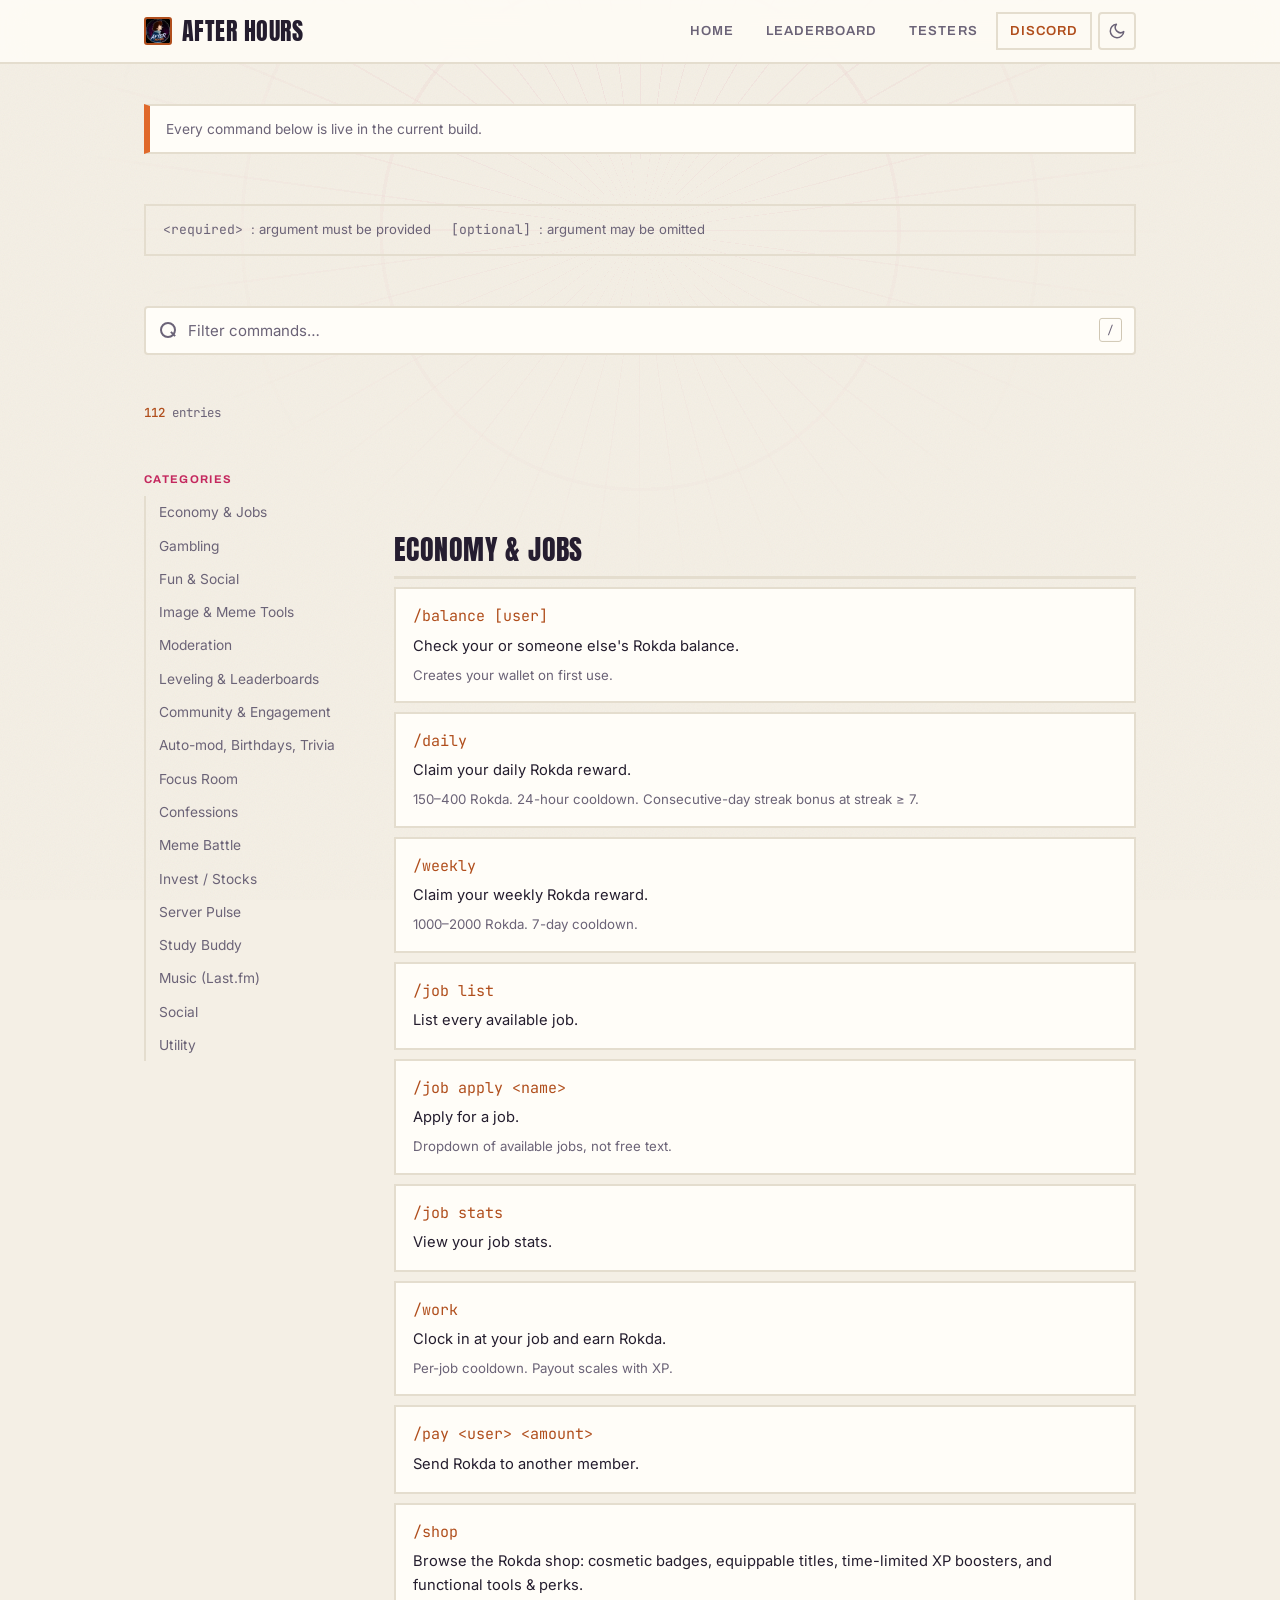
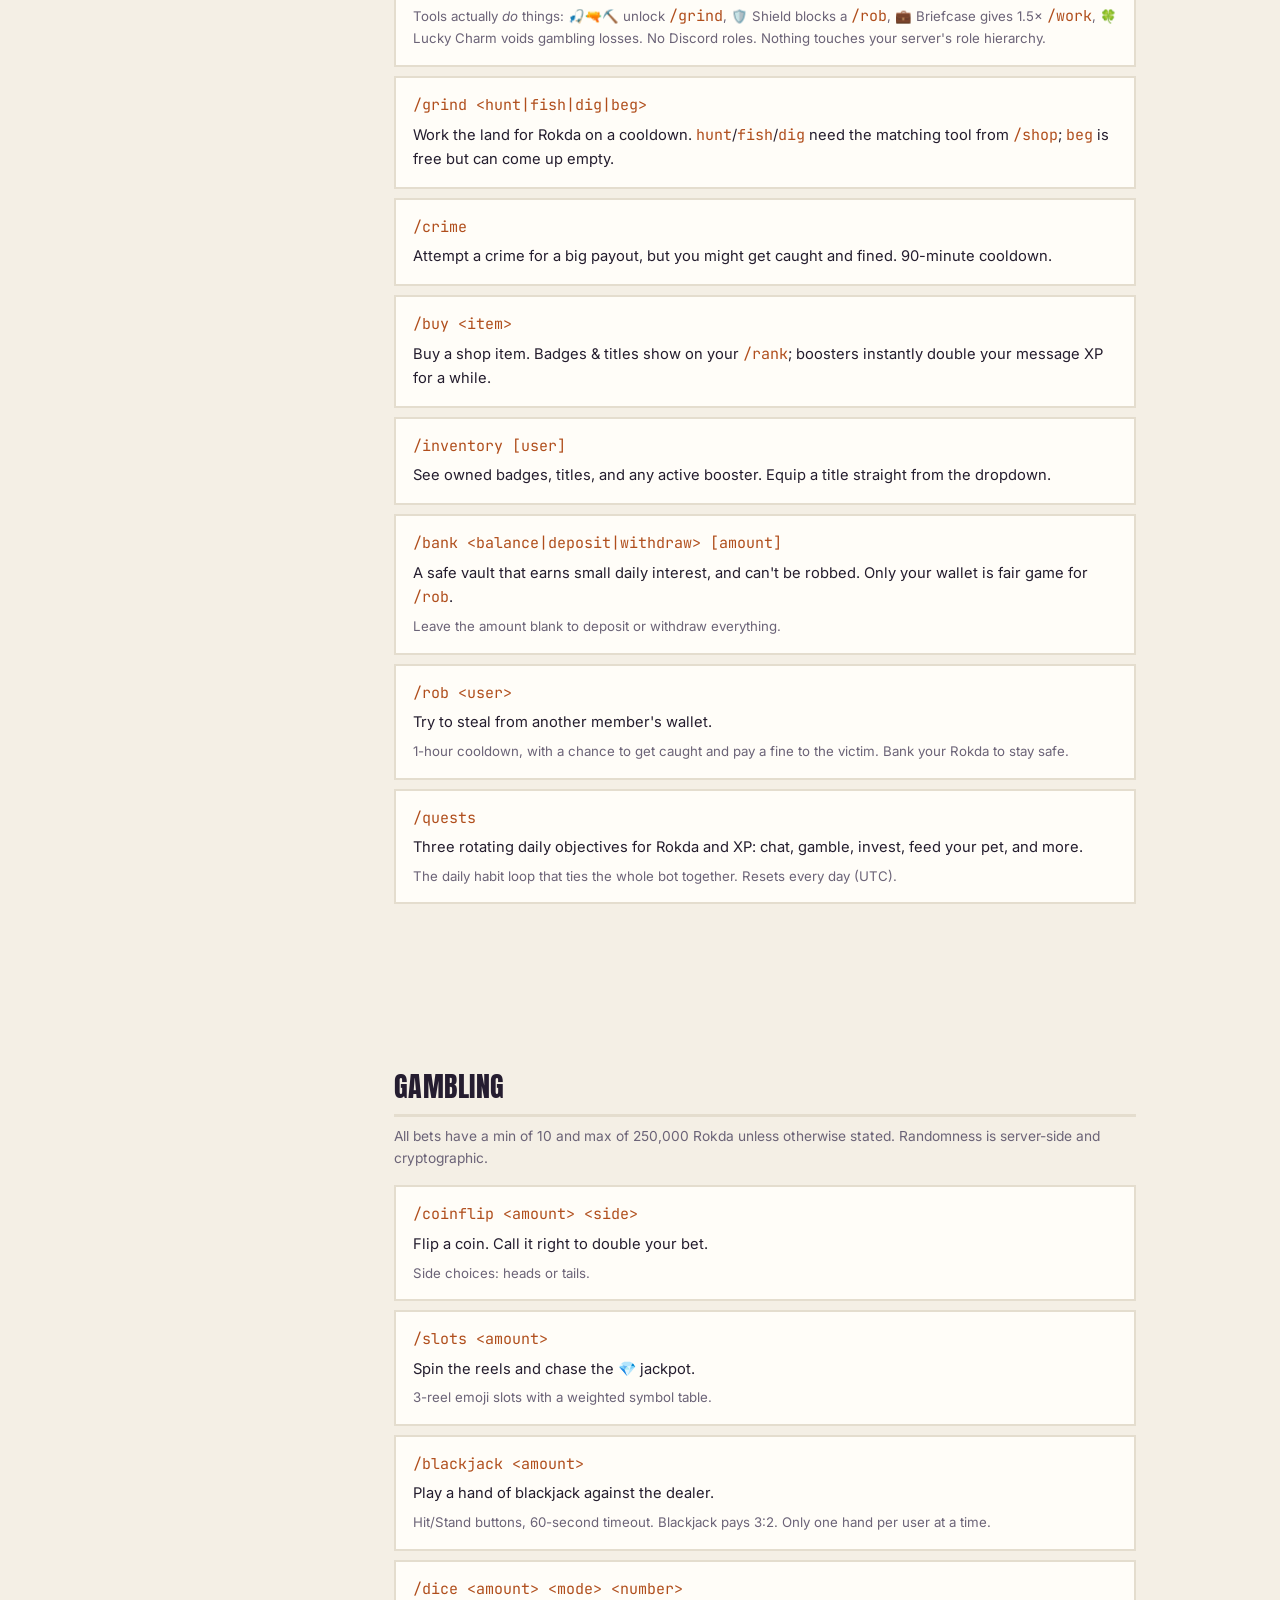
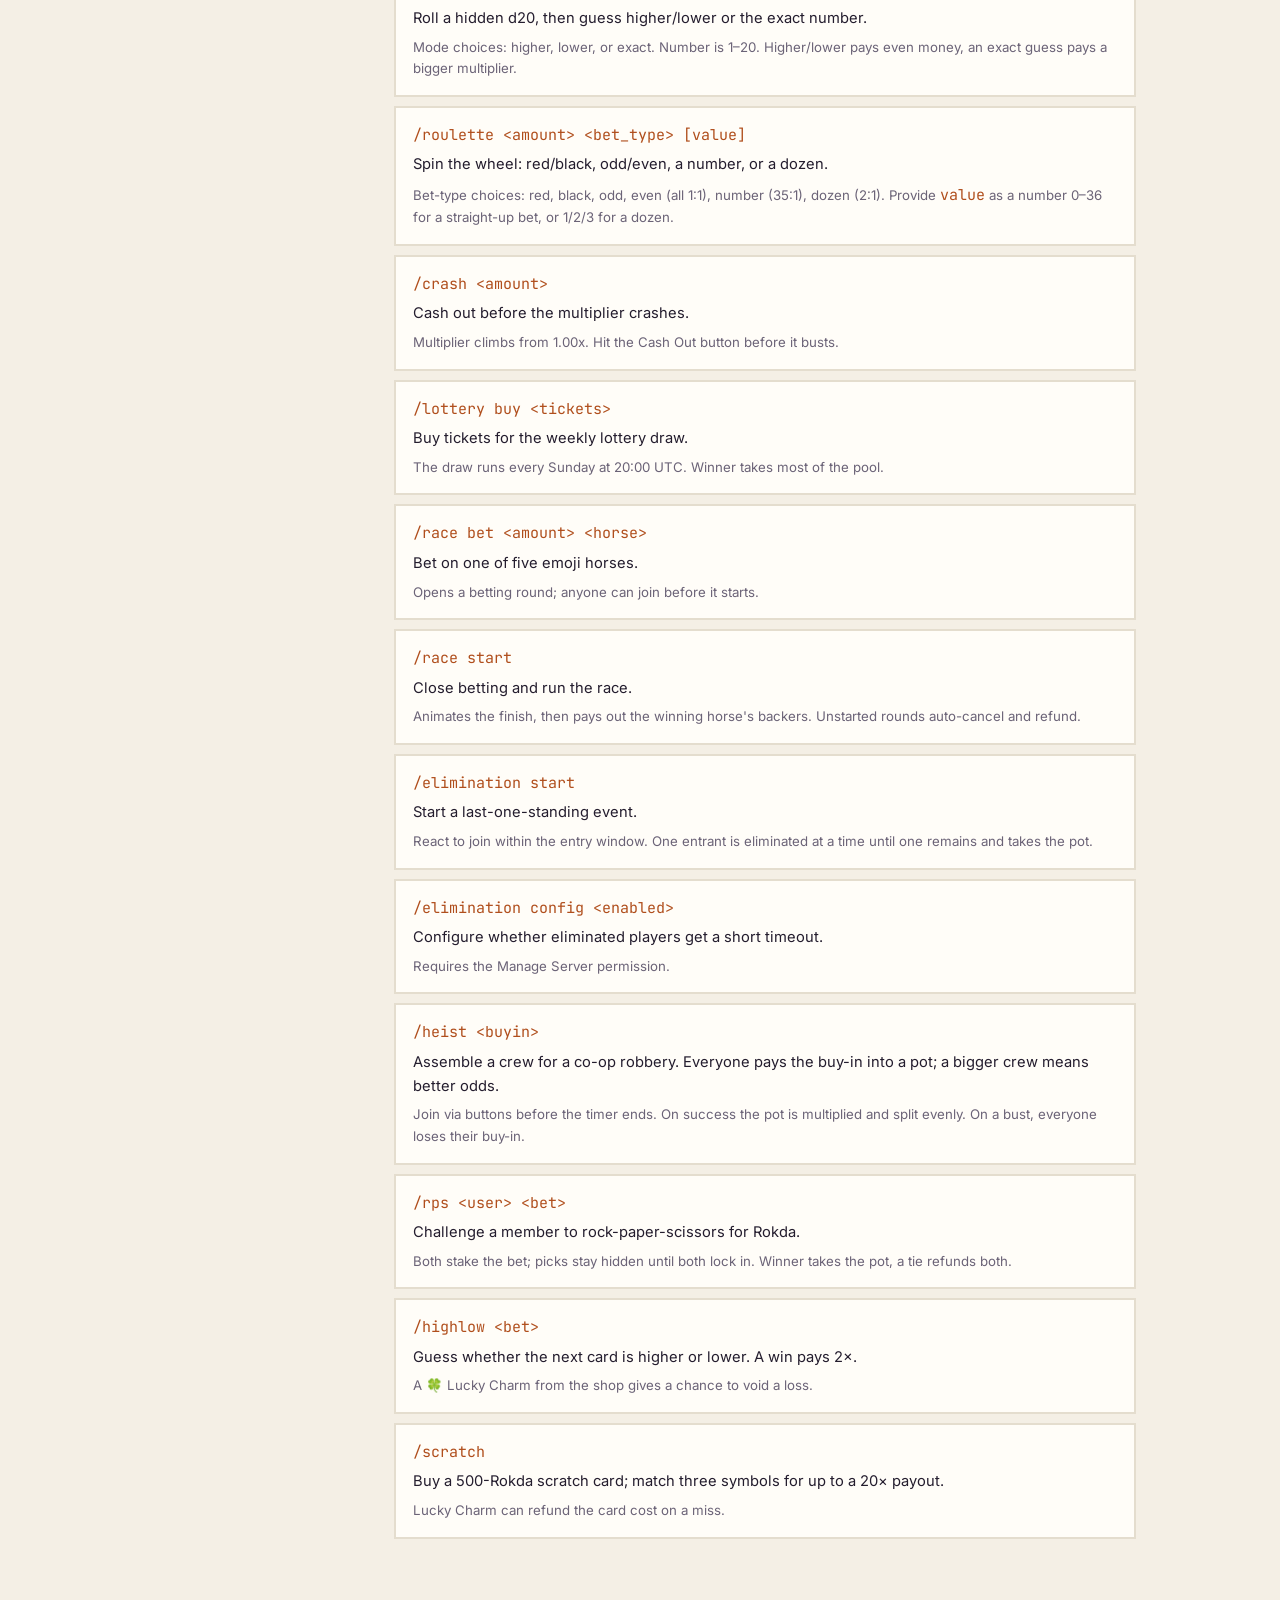
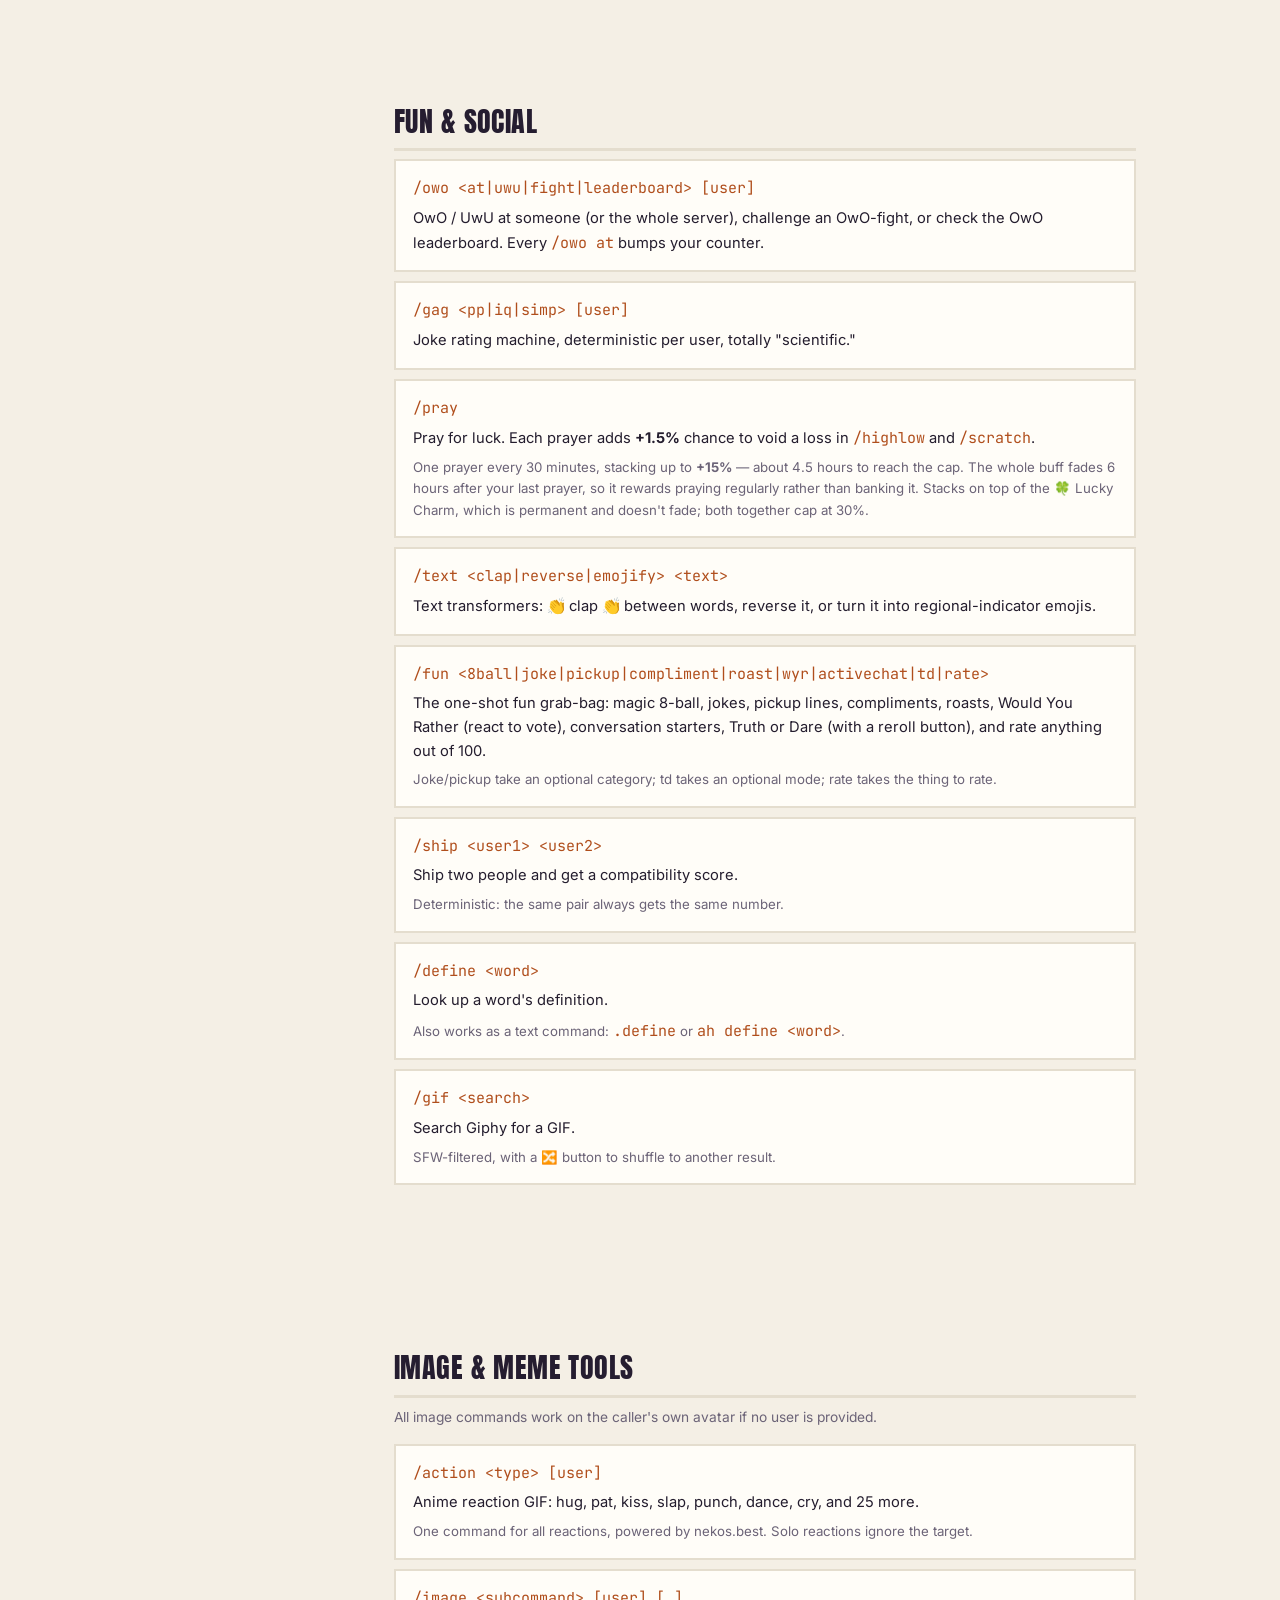
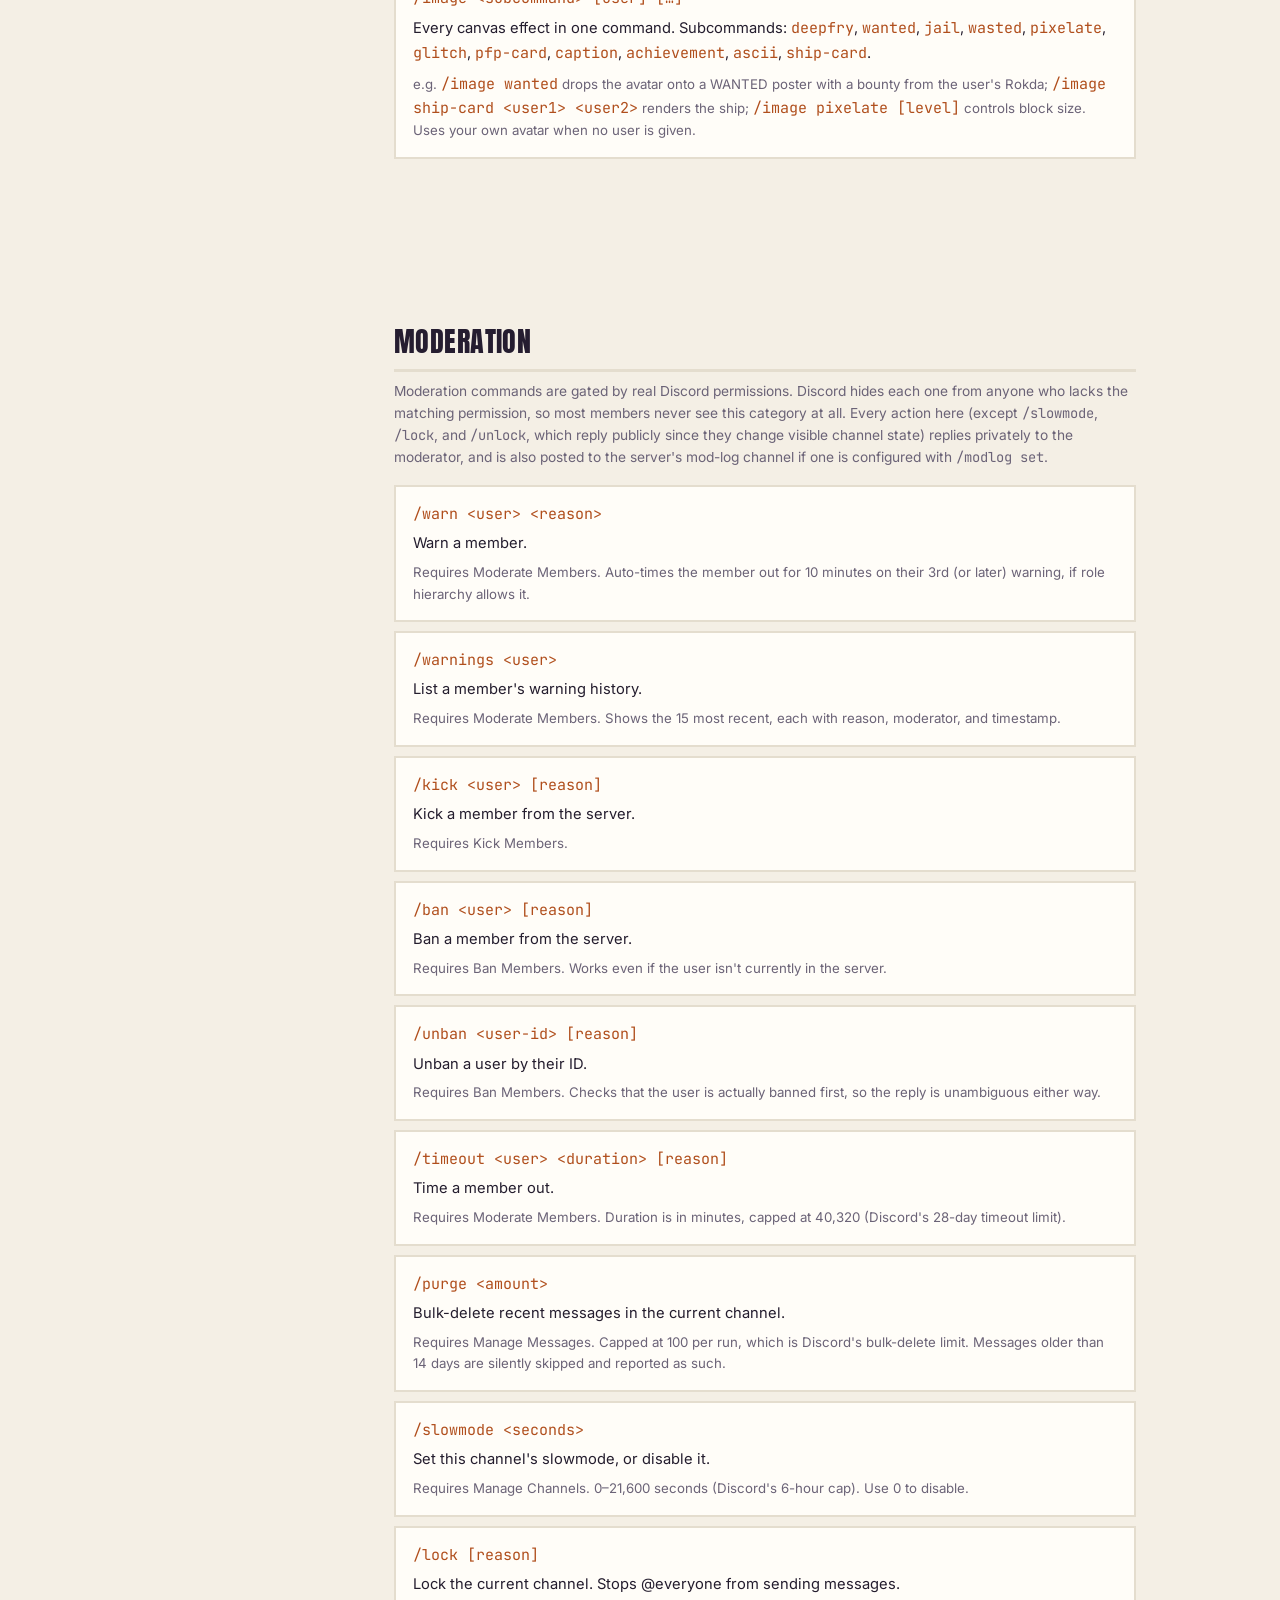
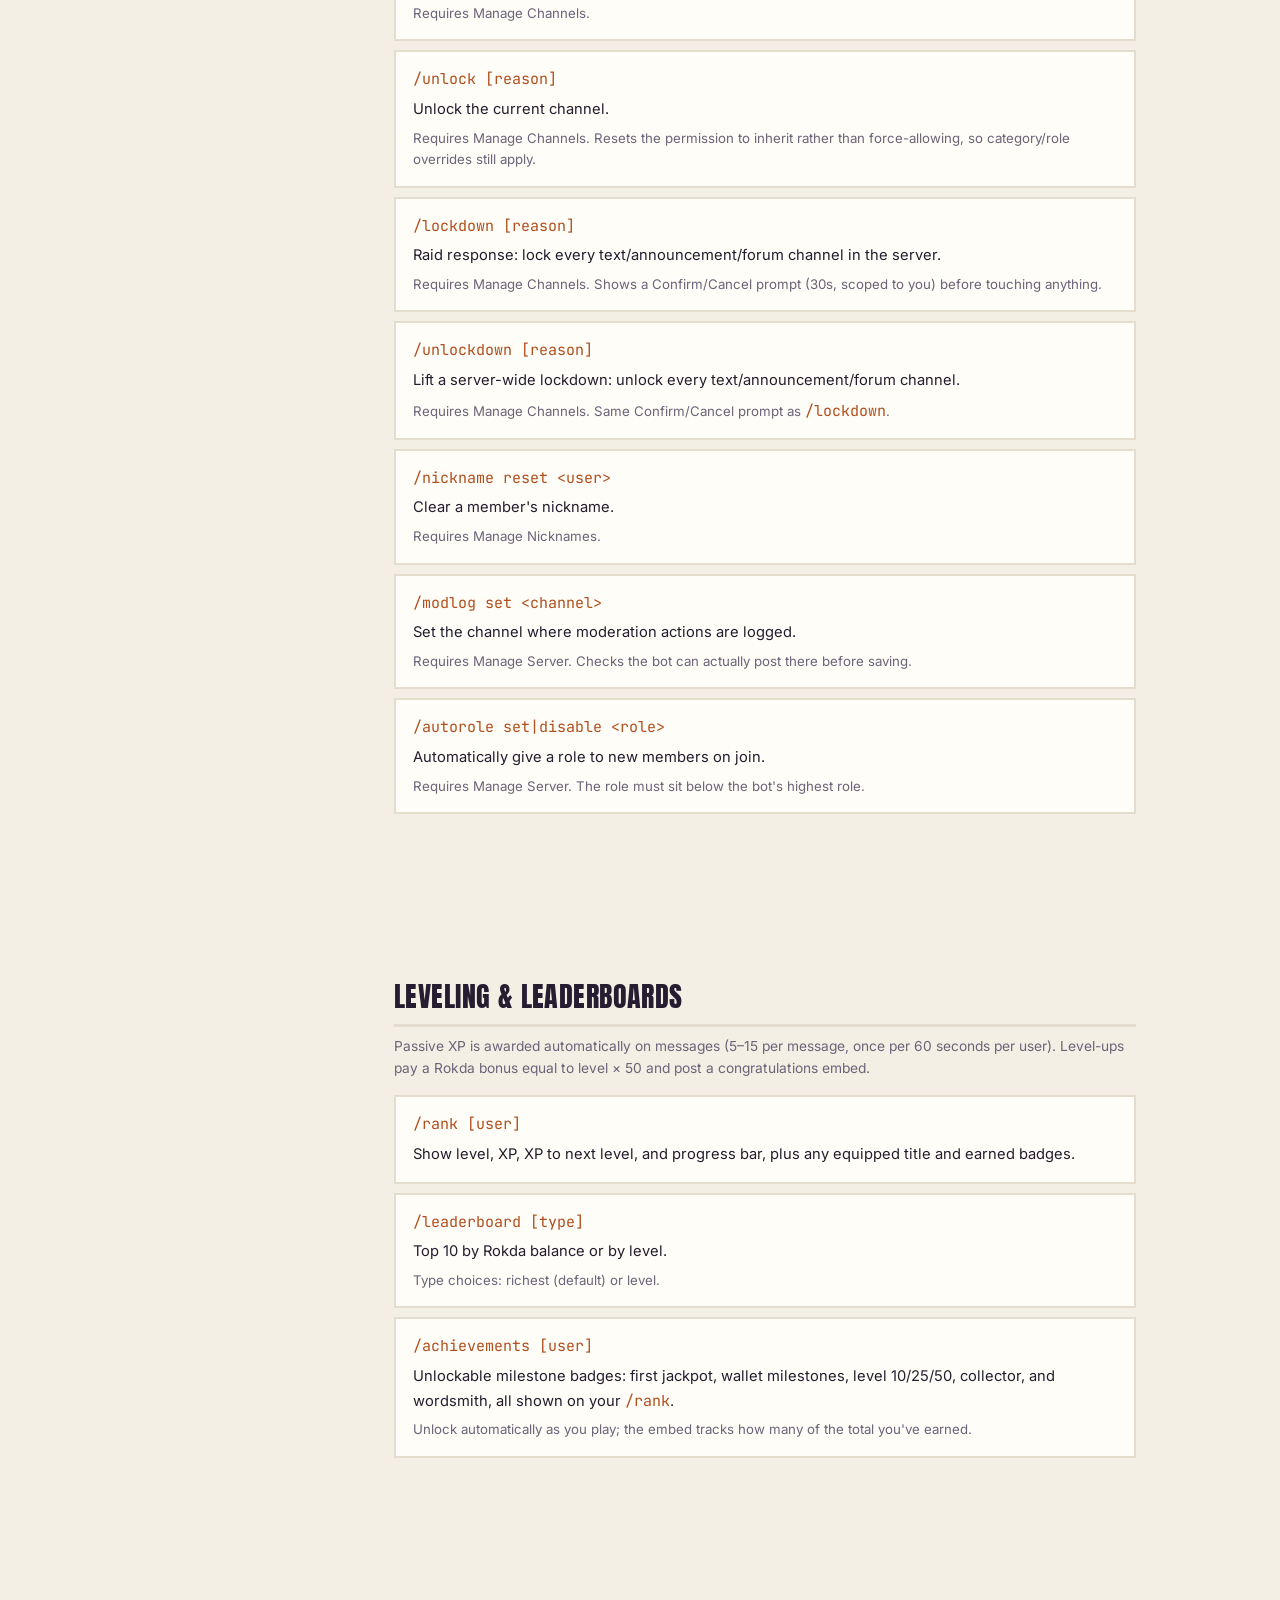
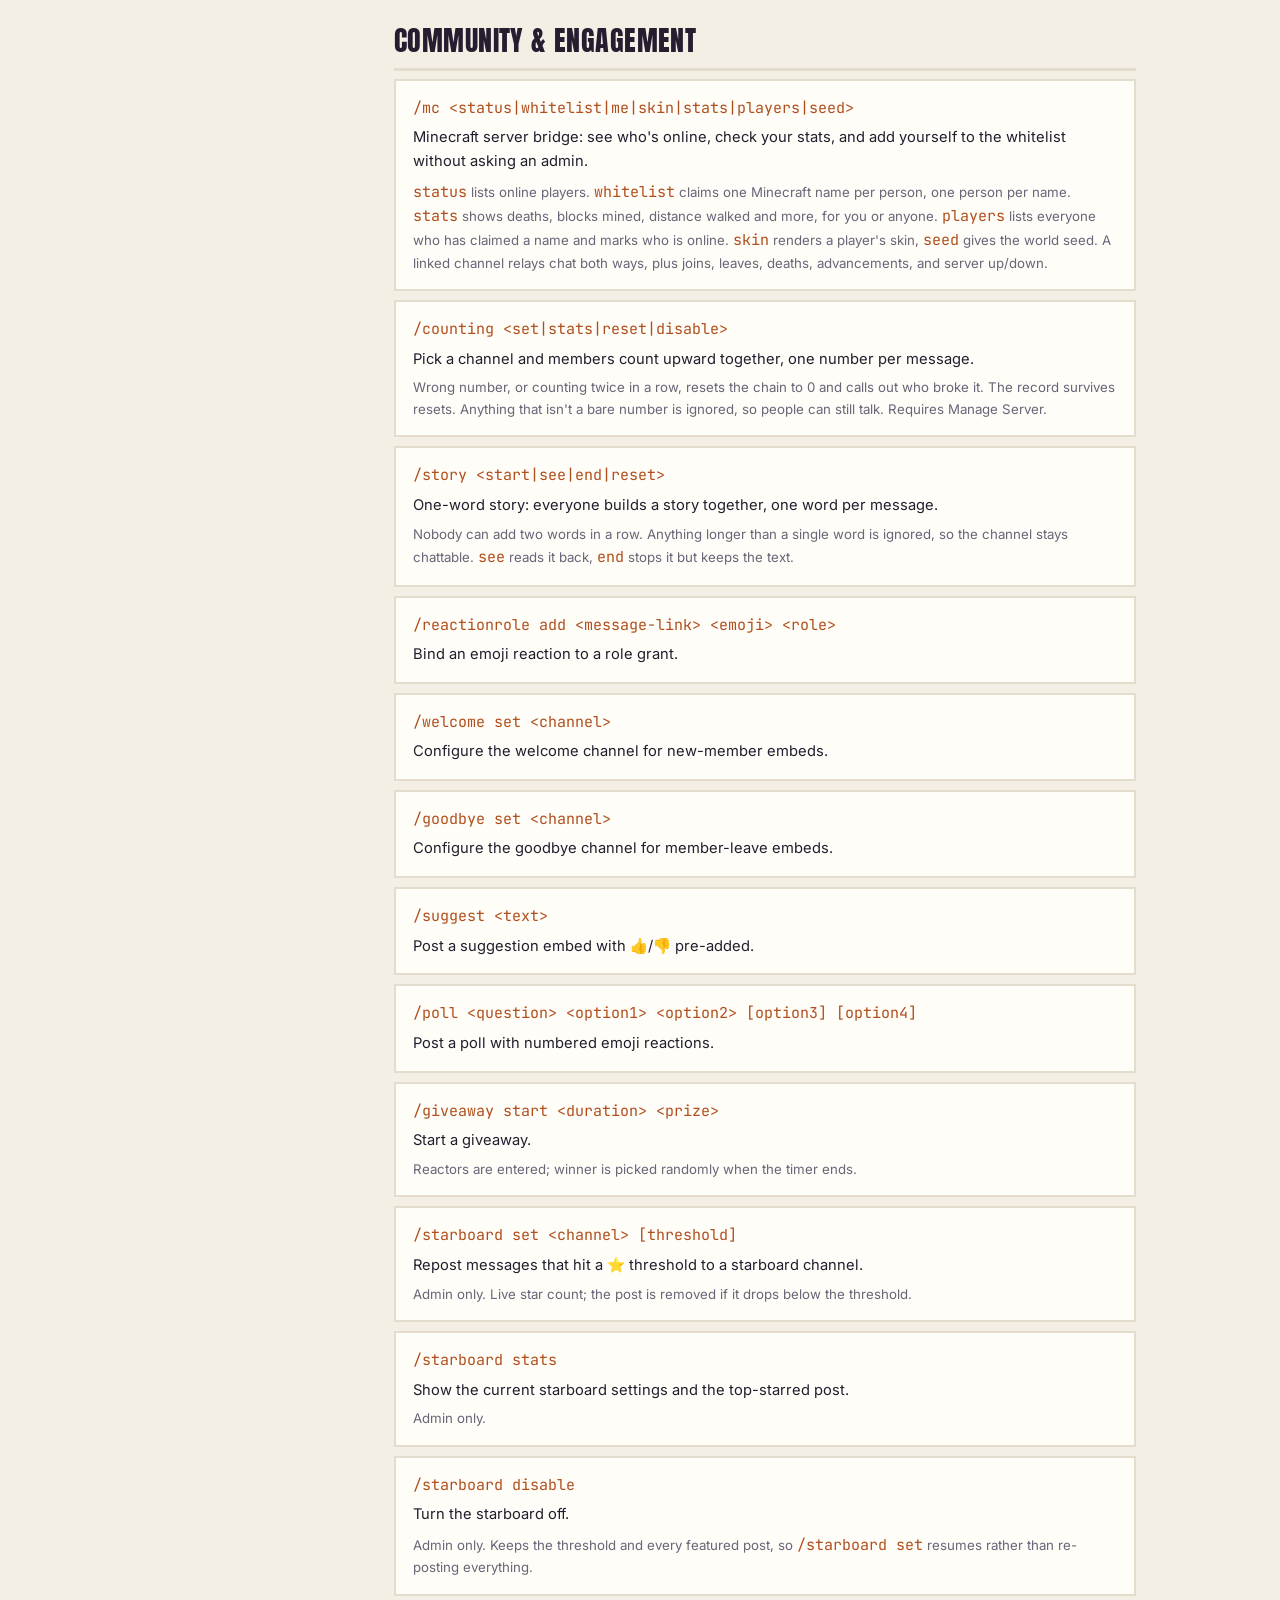
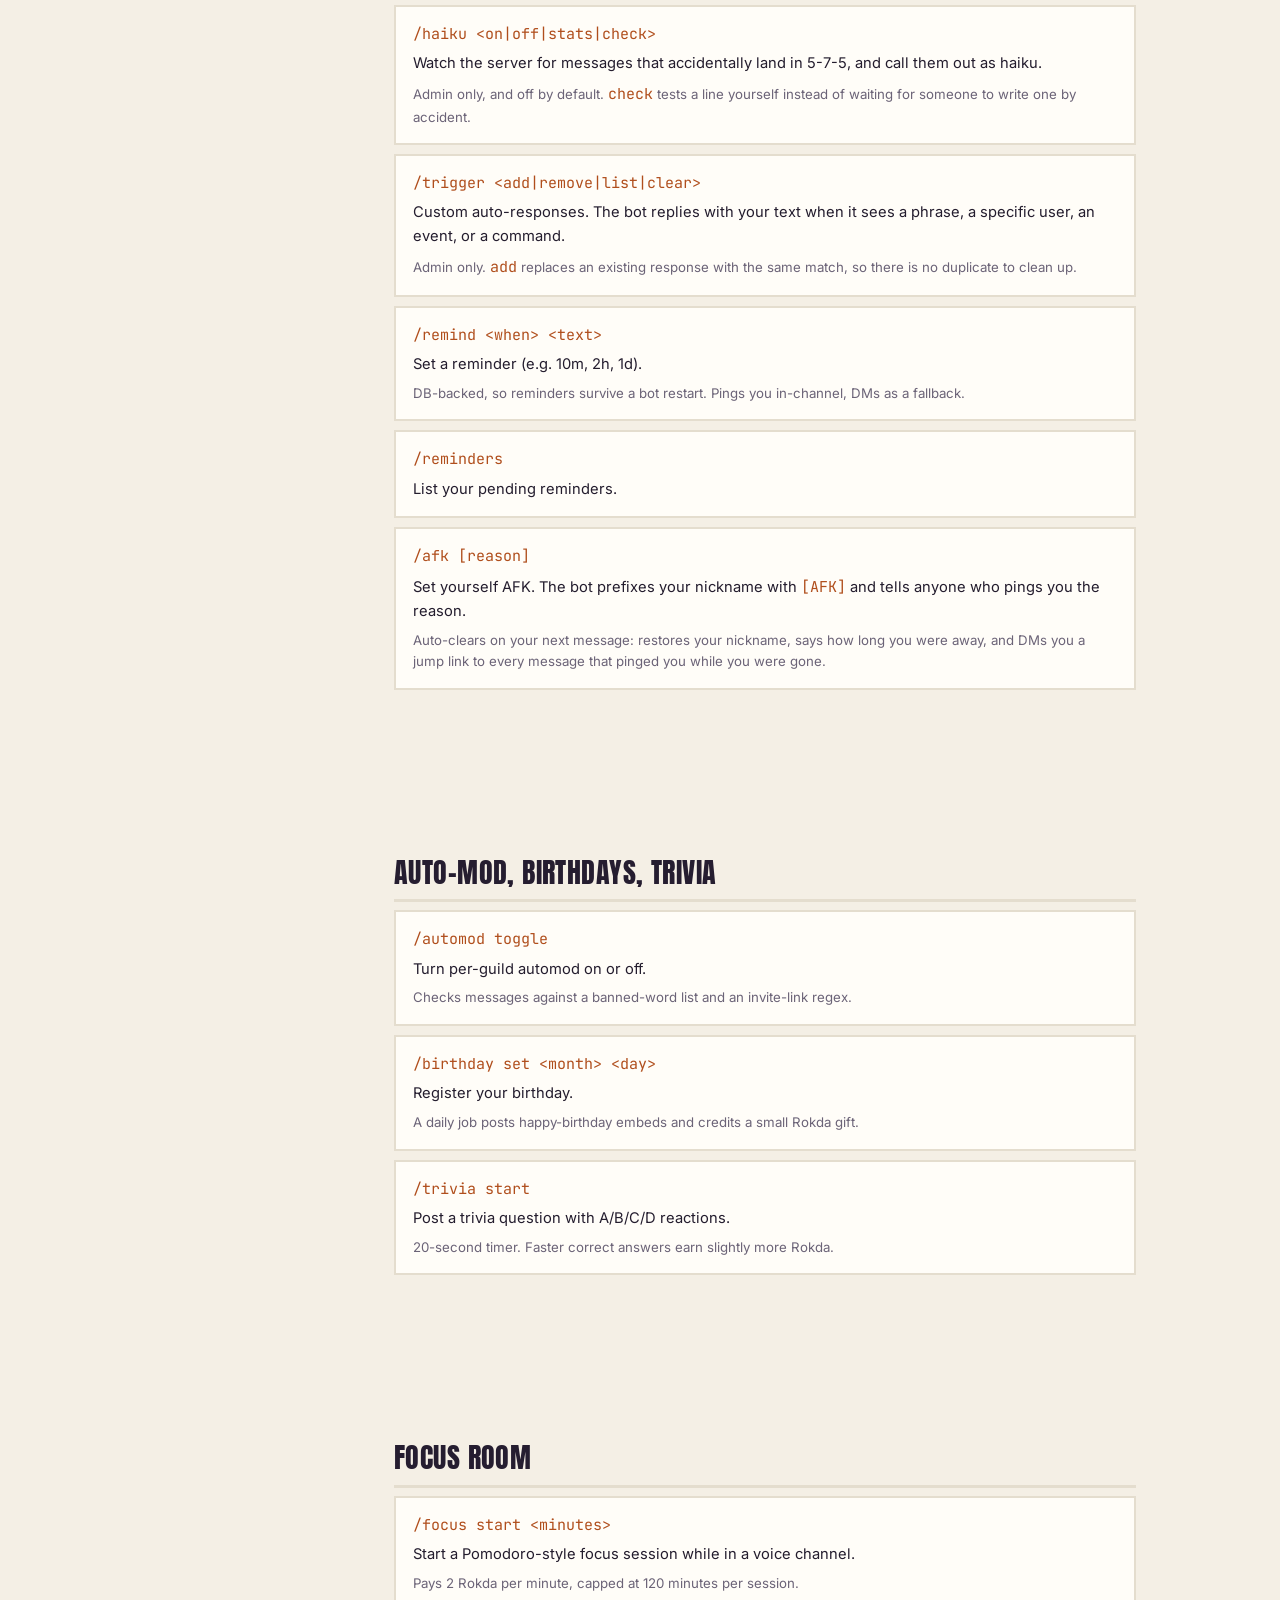
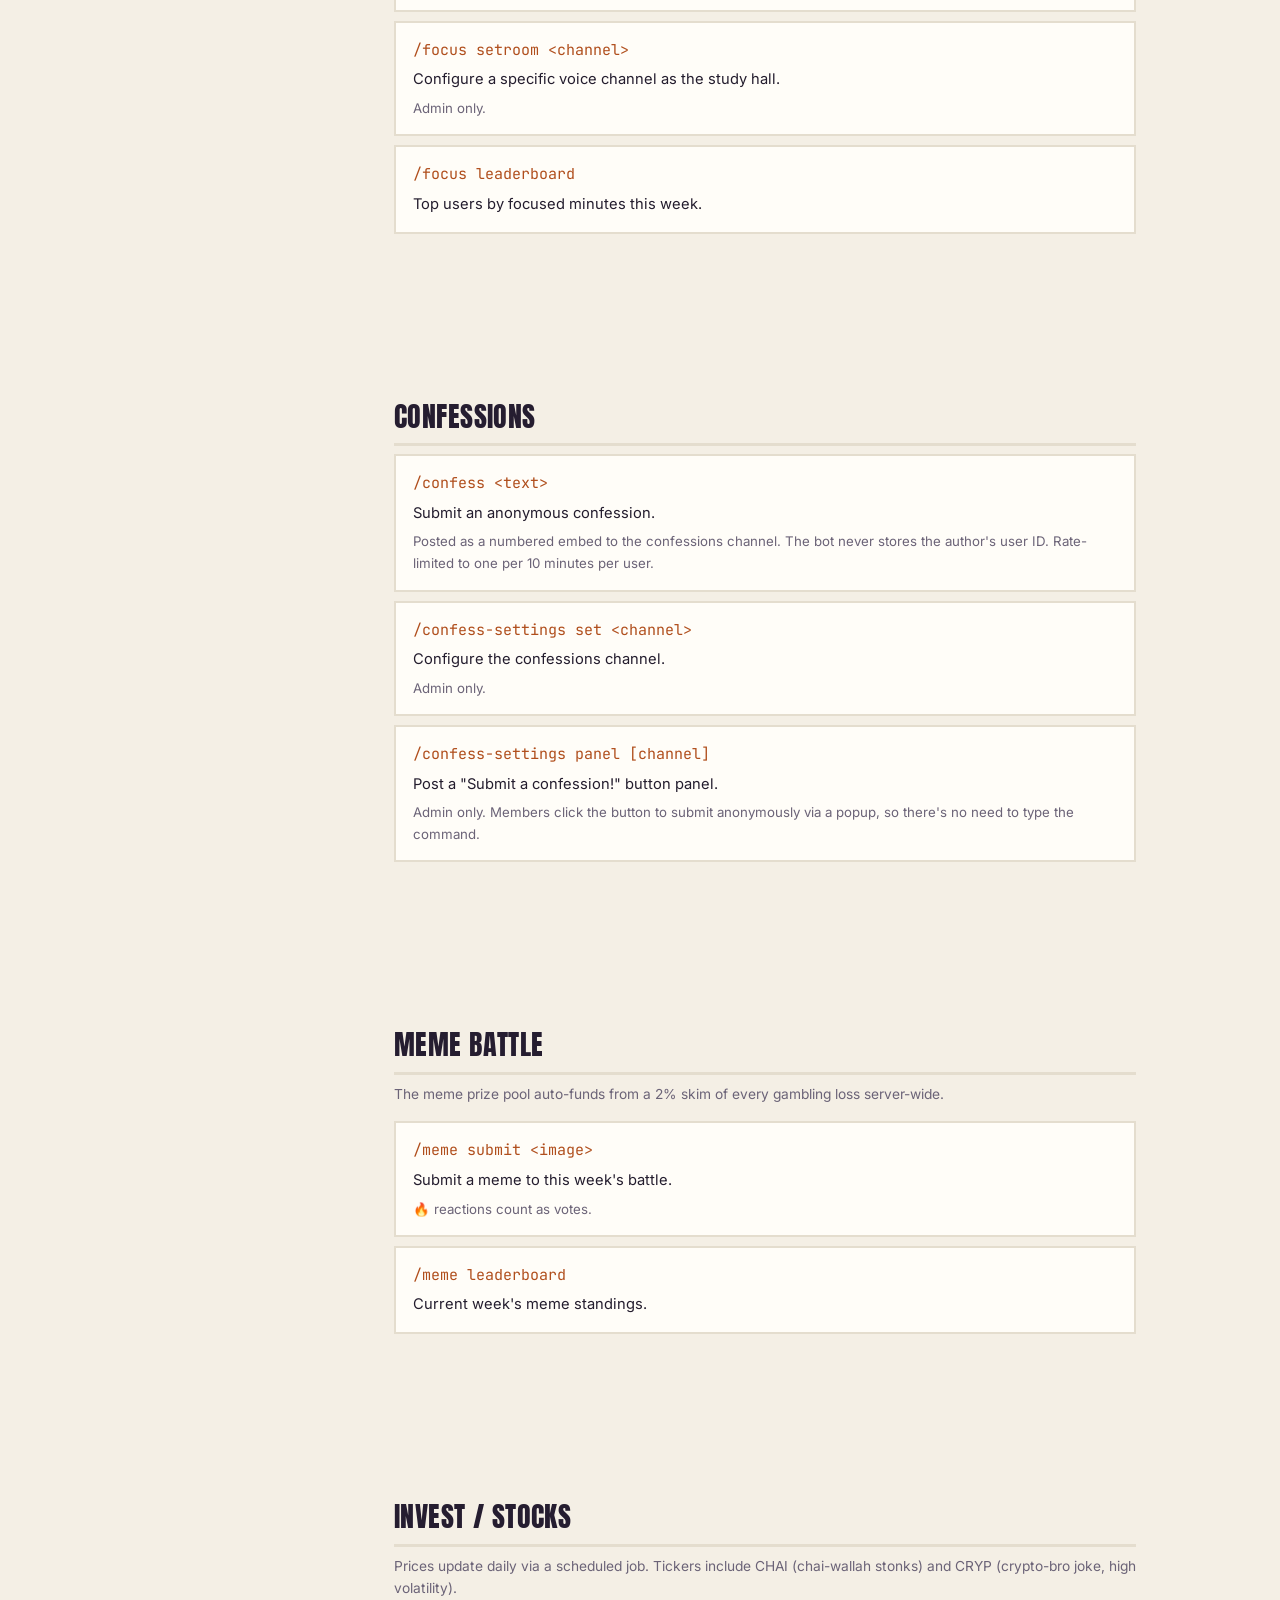
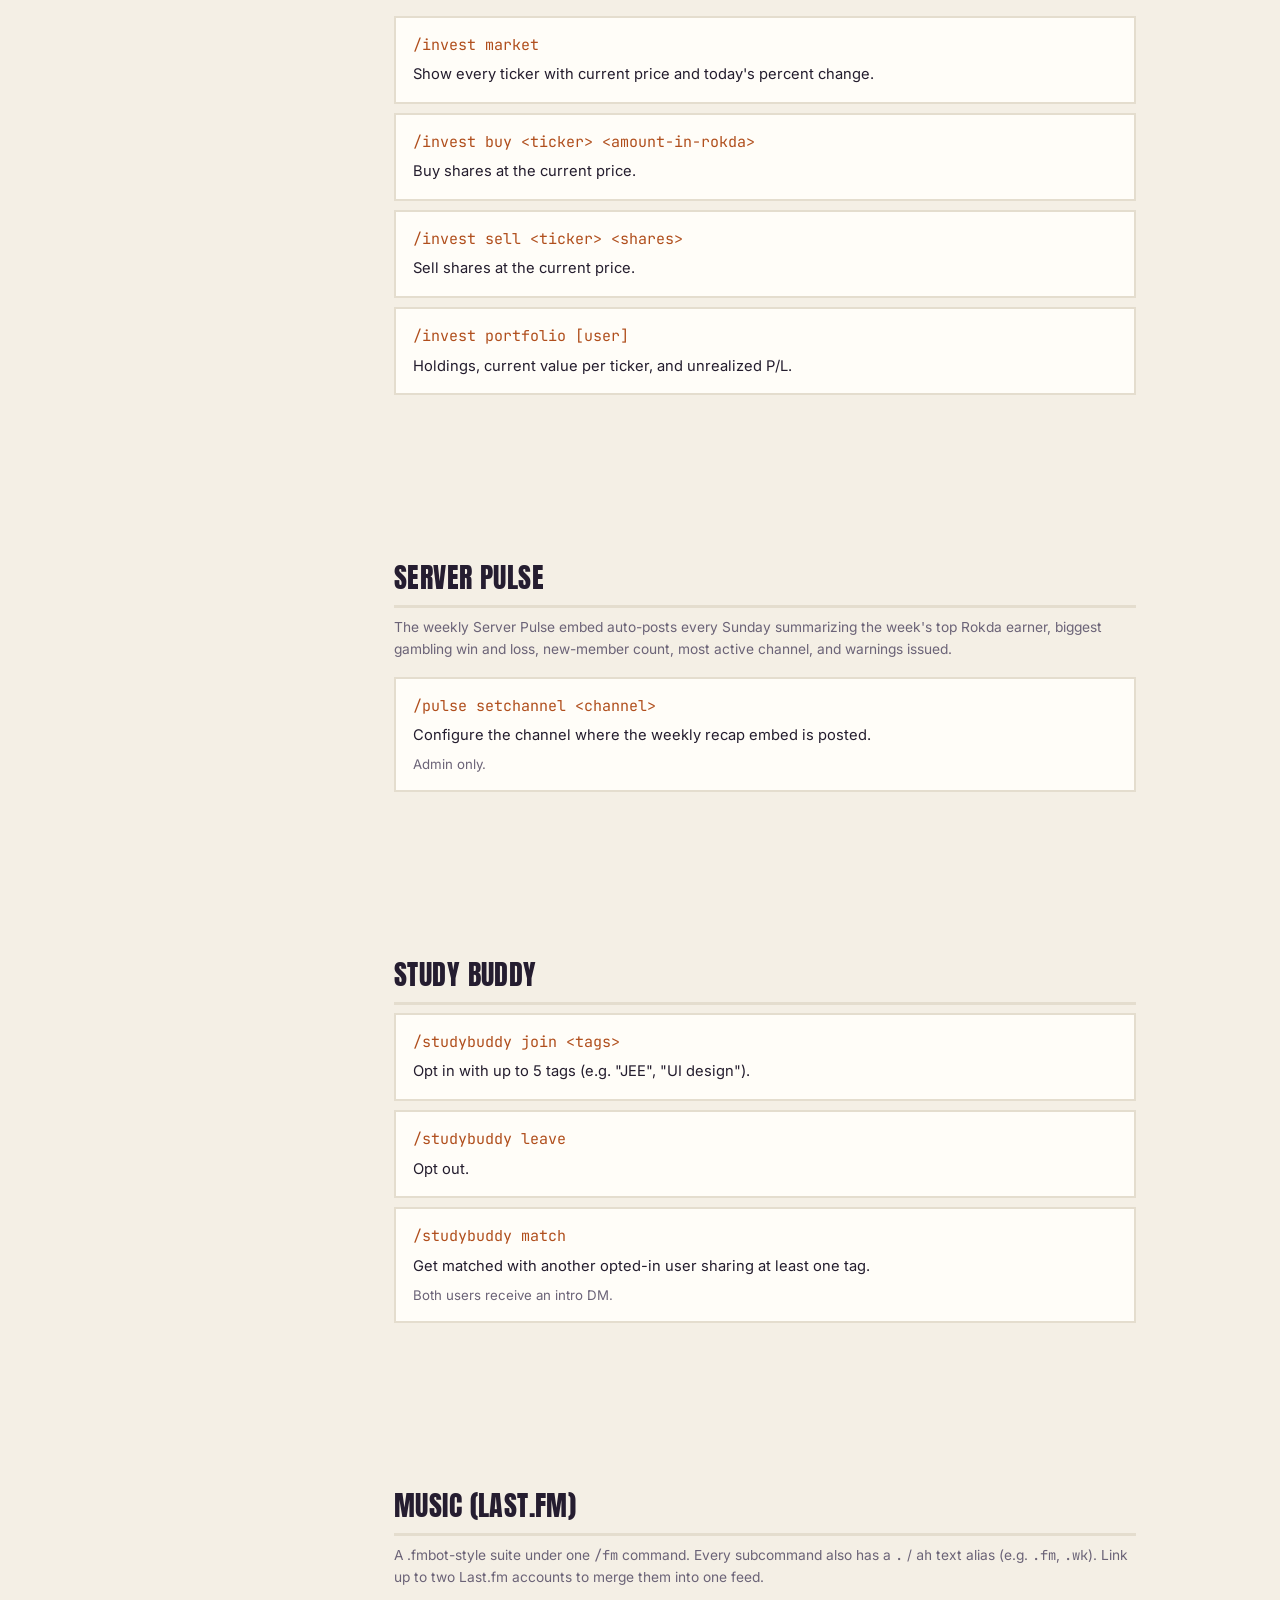
==== commit 40b93457: "Add a proper light mode Not an invert - a warm day to the site's warm night. The whole sheet is toke" ====
--- a/commands.html
+++ b/commands.html
@@ -3,6 +3,7 @@
 <head>
   <meta charset="UTF-8" />
   <meta name="viewport" content="width=device-width, initial-scale=1.0" />
+  <script>(function(){try{var t=localStorage.getItem('ah-theme')||(matchMedia('(prefers-color-scheme: light)').matches?'light':'dark');document.documentElement.setAttribute('data-theme',t);}catch(e){}})();</script>
   <title>Commands · After Hours</title>
   <meta name="description" content="Full command reference for After Hours, a Discord bot for economy, gambling, and community." />
 
@@ -46,6 +47,10 @@
         <a href="leaderboard.html">Leaderboard</a>
         <a href="testers.html">Testers</a>
         <a href="https://discord.gg/CcgstekFs9" class="nav-discord">Discord</a>
+        <button type="button" class="theme-toggle" id="theme-toggle" aria-label="Toggle light and dark theme" title="Toggle light / dark">
+          <svg class="icon-sun" viewBox="0 0 24 24" fill="none" stroke="currentColor" stroke-width="2" stroke-linecap="round" stroke-linejoin="round" aria-hidden="true"><circle cx="12" cy="12" r="4"/><path d="M12 2v2M12 20v2M4.9 4.9l1.4 1.4M17.7 17.7l1.4 1.4M2 12h2M20 12h2M4.9 19.1l1.4-1.4M17.7 6.3l1.4-1.4"/></svg>
+          <svg class="icon-moon" viewBox="0 0 24 24" fill="none" stroke="currentColor" stroke-width="2" stroke-linecap="round" stroke-linejoin="round" aria-hidden="true"><path d="M21 12.8A9 9 0 1 1 11.2 3 7 7 0 0 0 21 12.8z"/></svg>
+        </button>
       </nav>
     </div>
   </header>
--- a/styles.css
+++ b/styles.css
@@ -115,6 +115,12 @@
   --shadow-md: 0 6px 22px rgba(0, 0, 0, 0.55);
   --shadow-lg: 0 14px 44px rgba(0, 0, 0, 0.62);
   --shadow-gold: 0 0 24px rgba(var(--ember-rgb), 0.34);
+
+  /* Tokenised so light mode retones them from one place: the translucent
+     sticky header, and the hard offset shadow on buttons and feature cards. */
+  --header-bg: rgba(16, 13, 10, 0.86);
+  --header-bg-scrolled: rgba(16, 13, 10, 0.96);
+  --offset-ink: rgba(0, 0, 0, 0.6);
   --shadow-neon: 0 0 26px rgba(var(--neon-rgb), 0.3);
 }
 
@@ -265,7 +271,7 @@
 
 .site-header {
   border-bottom: 2px solid var(--rule);
-  background: rgba(16, 13, 10, 0.86);
+  background: var(--header-bg);
   -webkit-backdrop-filter: blur(12px) saturate(150%);
   backdrop-filter: blur(12px) saturate(150%);
   position: sticky;
@@ -275,7 +281,7 @@
 }
 
 .site-header.scrolled {
-  background: rgba(16, 13, 10, 0.96);
+  background: var(--header-bg-scrolled);
   border-bottom-color: var(--gold-deep);
 }
 
@@ -376,12 +382,12 @@
   color: var(--ink);
   background: var(--gold-hi);
   transform: translate(-2px, -2px);
-  box-shadow: 6px 6px 0 rgba(0, 0, 0, 0.6);
+  box-shadow: 6px 6px 0 var(--offset-ink);
 }
 
 .btn-primary:active {
   transform: translate(2px, 2px);
-  box-shadow: 1px 1px 0 rgba(0, 0, 0, 0.6);
+  box-shadow: 1px 1px 0 var(--offset-ink);
 }
 
 .btn-secondary {
@@ -395,7 +401,7 @@
   border-color: var(--vermilion);
   color: var(--vermilion);
   transform: translate(-2px, -2px);
-  box-shadow: 4px 4px 0 rgba(0, 0, 0, 0.5);
+  box-shadow: 4px 4px 0 var(--offset-ink);
 }
 
 .btn-secondary:active {
@@ -886,7 +892,7 @@
   transform: translate(-3px, -3px);
   border-color: var(--gold-deep);
   background: var(--ink-raise-hi);
-  box-shadow: 7px 7px 0 rgba(0, 0, 0, 0.6);
+  box-shadow: 7px 7px 0 var(--offset-ink);
 }
 
 .feature-card .icon {
@@ -2164,3 +2170,88 @@
     transform: none;
   }
 }
+
+/* ── Light mode ────────────────────────────────────────────────────────────
+   Not an invert. Night becomes a warm day: ivory paper, ink text that keeps
+   the violet cast, and a DEEPENED ember so the orange reads as text on light
+   instead of glowing off it. The Discord mockups keep their hardcoded dark
+   colours on purpose — they are screenshots of Discord, which is dark.
+
+   The head <script> resolves the effective theme (saved choice, else system)
+   into a concrete data-theme before first paint, so there is no flash and no
+   media query is needed here. No-JS falls back to the dark default. */
+:root[data-theme="light"] {
+  --ink: #f4efe5;
+  --ink-deep: #e9e2d4;
+  --ink-raise: #fffdf8;
+  --ink-raise-hi: #f5efe4;
+
+  --paper: #251d30;        /* was a light value; now dark ink for headings on light */
+  --paper-dim: #574f63;
+
+  --rule: #e4ddce;
+  --rule-hi: #d0c7b4;
+
+  --text: #241d2e;
+  --text-muted: #6b6377;
+
+  --gold: #b04e1c;         /* deepened ember: 4.6:1 on the ivory, AA on light */
+  --gold-hi: #e0692b;
+  --gold-deep: #9e4419;
+  --vermilion: #c4285e;
+  --marigold: #e0692b;
+  --peacock: #0c4275;
+
+  --gold-rgb: 176, 78, 28;
+  --marigold-rgb: 176, 78, 28;
+  --ember-rgb: 176, 78, 28;
+
+  --shadow-sm: 0 2px 8px rgba(60, 45, 30, 0.08);
+  --shadow-md: 0 8px 24px rgba(60, 45, 30, 0.10);
+  --shadow-lg: 0 16px 44px rgba(60, 45, 30, 0.14);
+  --shadow-gold: 0 0 22px rgba(176, 78, 28, 0.20);
+
+  --header-bg: rgba(255, 253, 248, 0.82);
+  --header-bg-scrolled: rgba(255, 253, 248, 0.94);
+  --offset-ink: rgba(60, 45, 30, 0.16);
+}
+
+/* The neon ferris-wheel rays behind the hero read as glow on dark; on light
+   they are pulled right back so they suggest rather than streak. */
+:root[data-theme="light"] body::before { opacity: 0.3; }
+
+/* ── Theme toggle ──────────────────────────────────────────────────────── */
+.theme-toggle {
+  display: inline-flex;
+  align-items: center;
+  justify-content: center;
+  width: 38px;
+  height: 38px;
+  padding: 0;
+  margin-left: 2px;
+  flex: none;
+  border: 2px solid var(--rule);
+  background: transparent;
+  color: var(--text-muted);
+  border-radius: var(--radius);
+  cursor: pointer;
+  transition: color var(--t-fast), border-color var(--t-fast), background var(--t-fast);
+}
+.theme-toggle:hover {
+  color: var(--gold);
+  border-color: var(--gold);
+}
+.theme-toggle:focus-visible {
+  outline: 2px solid var(--gold);
+  outline-offset: 3px;
+}
+.theme-toggle svg {
+  width: 18px;
+  height: 18px;
+  display: block;
+}
+/* Dark mode offers the sun (switch to light); light mode offers the moon. */
+.theme-toggle .icon-moon { display: none; }
+.theme-toggle .icon-sun { display: block; }
+:root[data-theme="light"] .theme-toggle .icon-sun { display: none; }
+:root[data-theme="light"] .theme-toggle .icon-moon { display: block; }
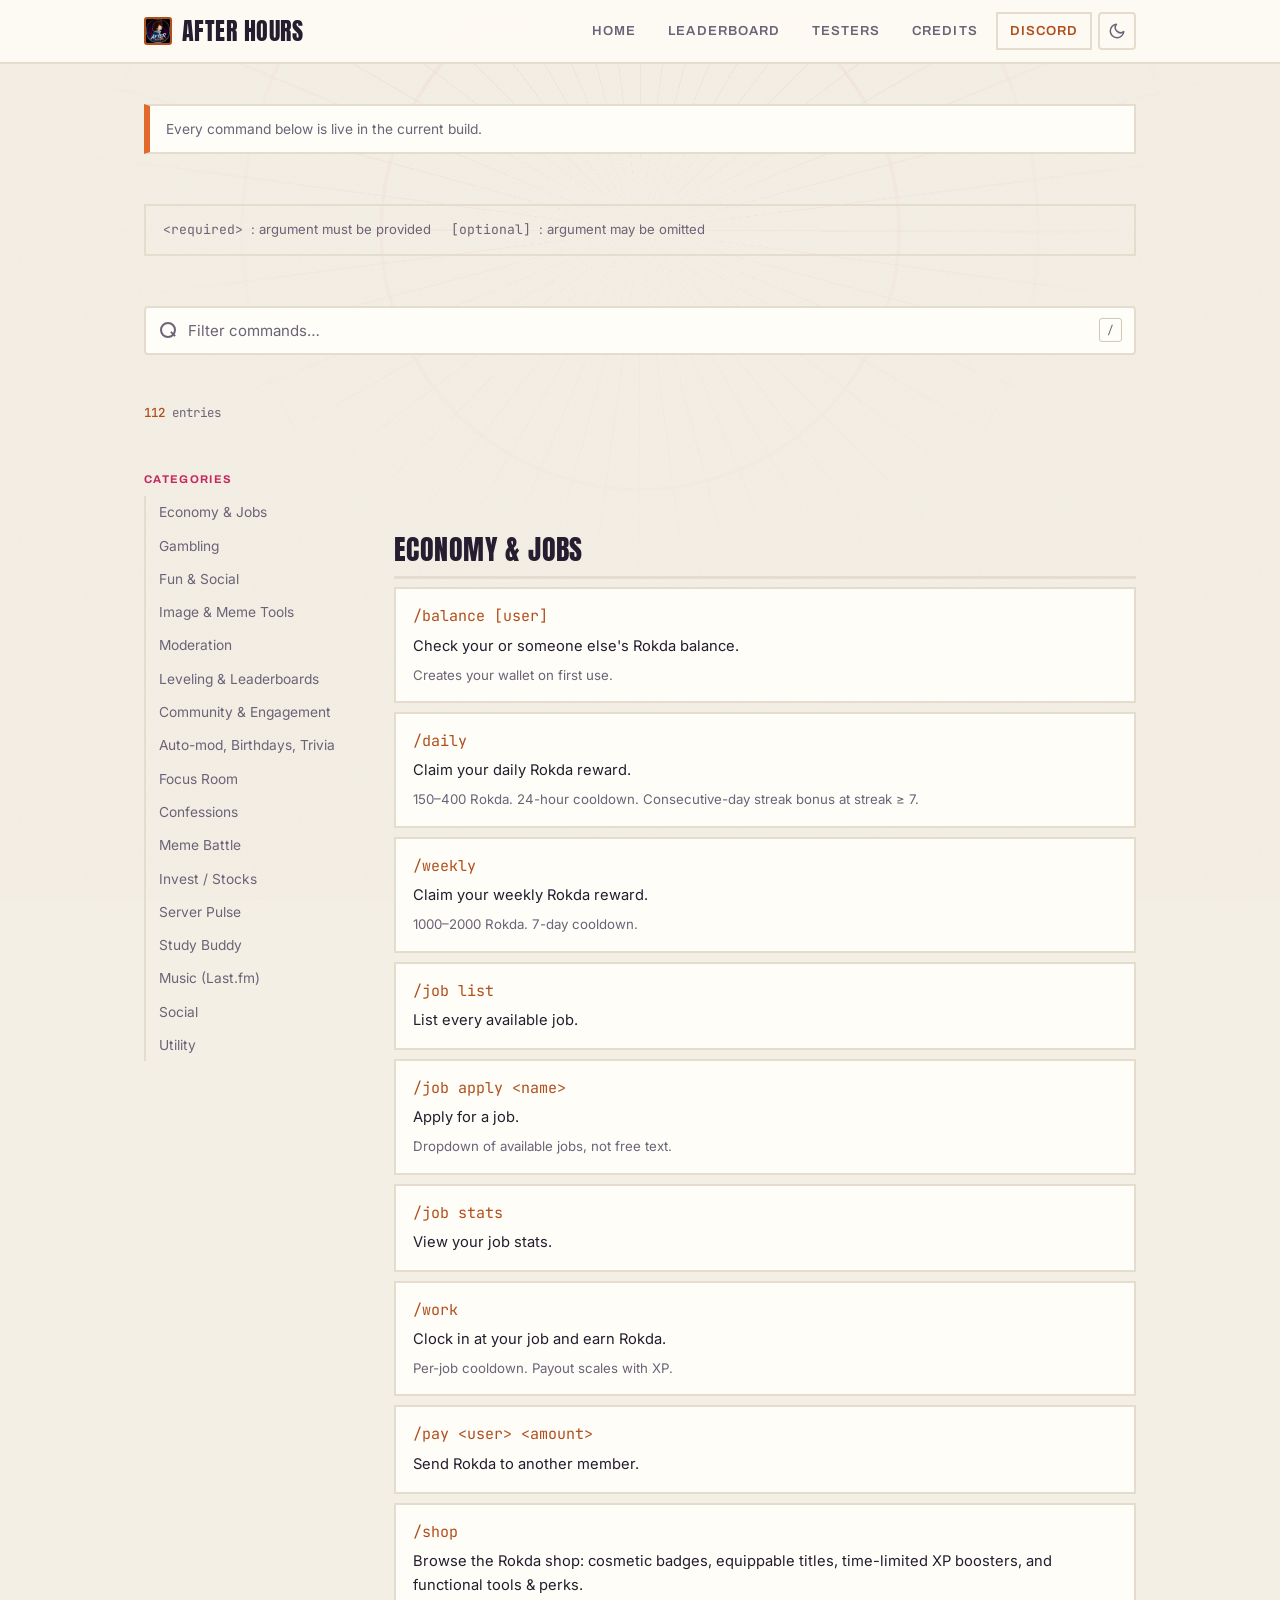
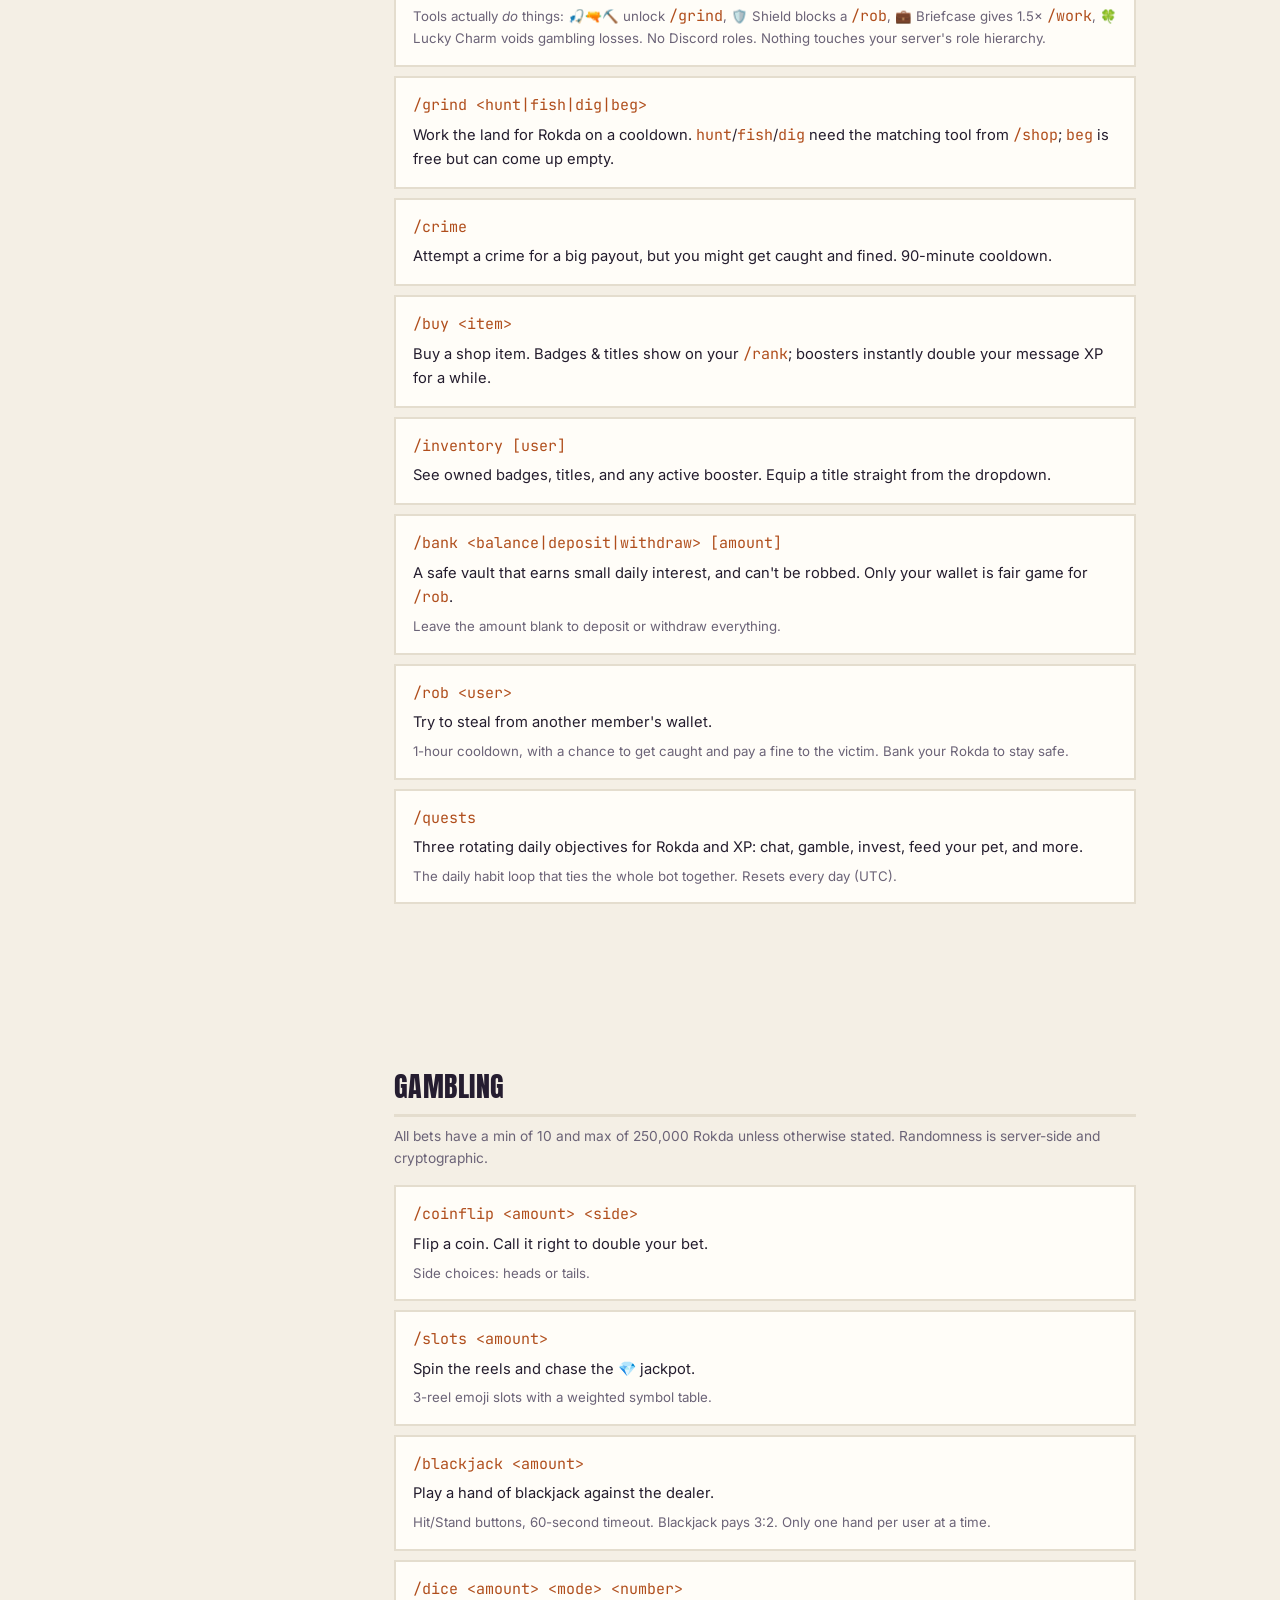
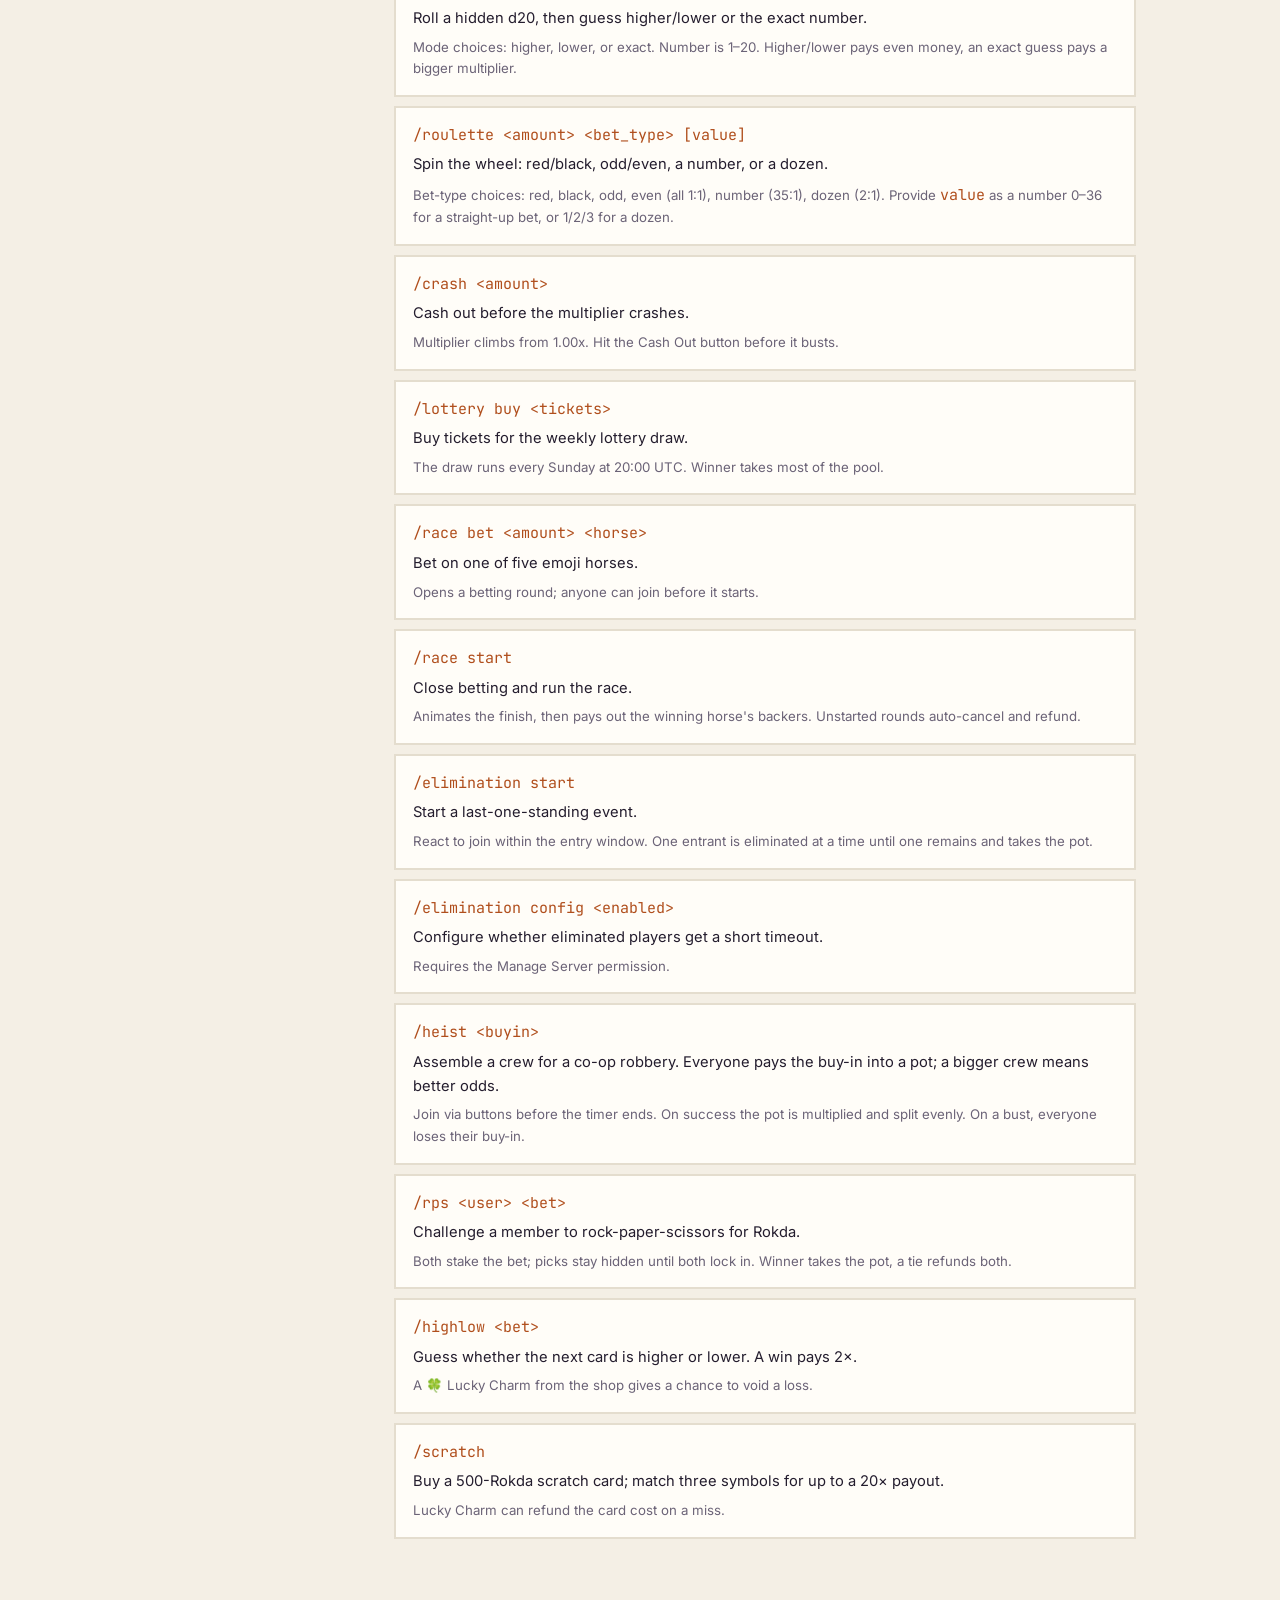
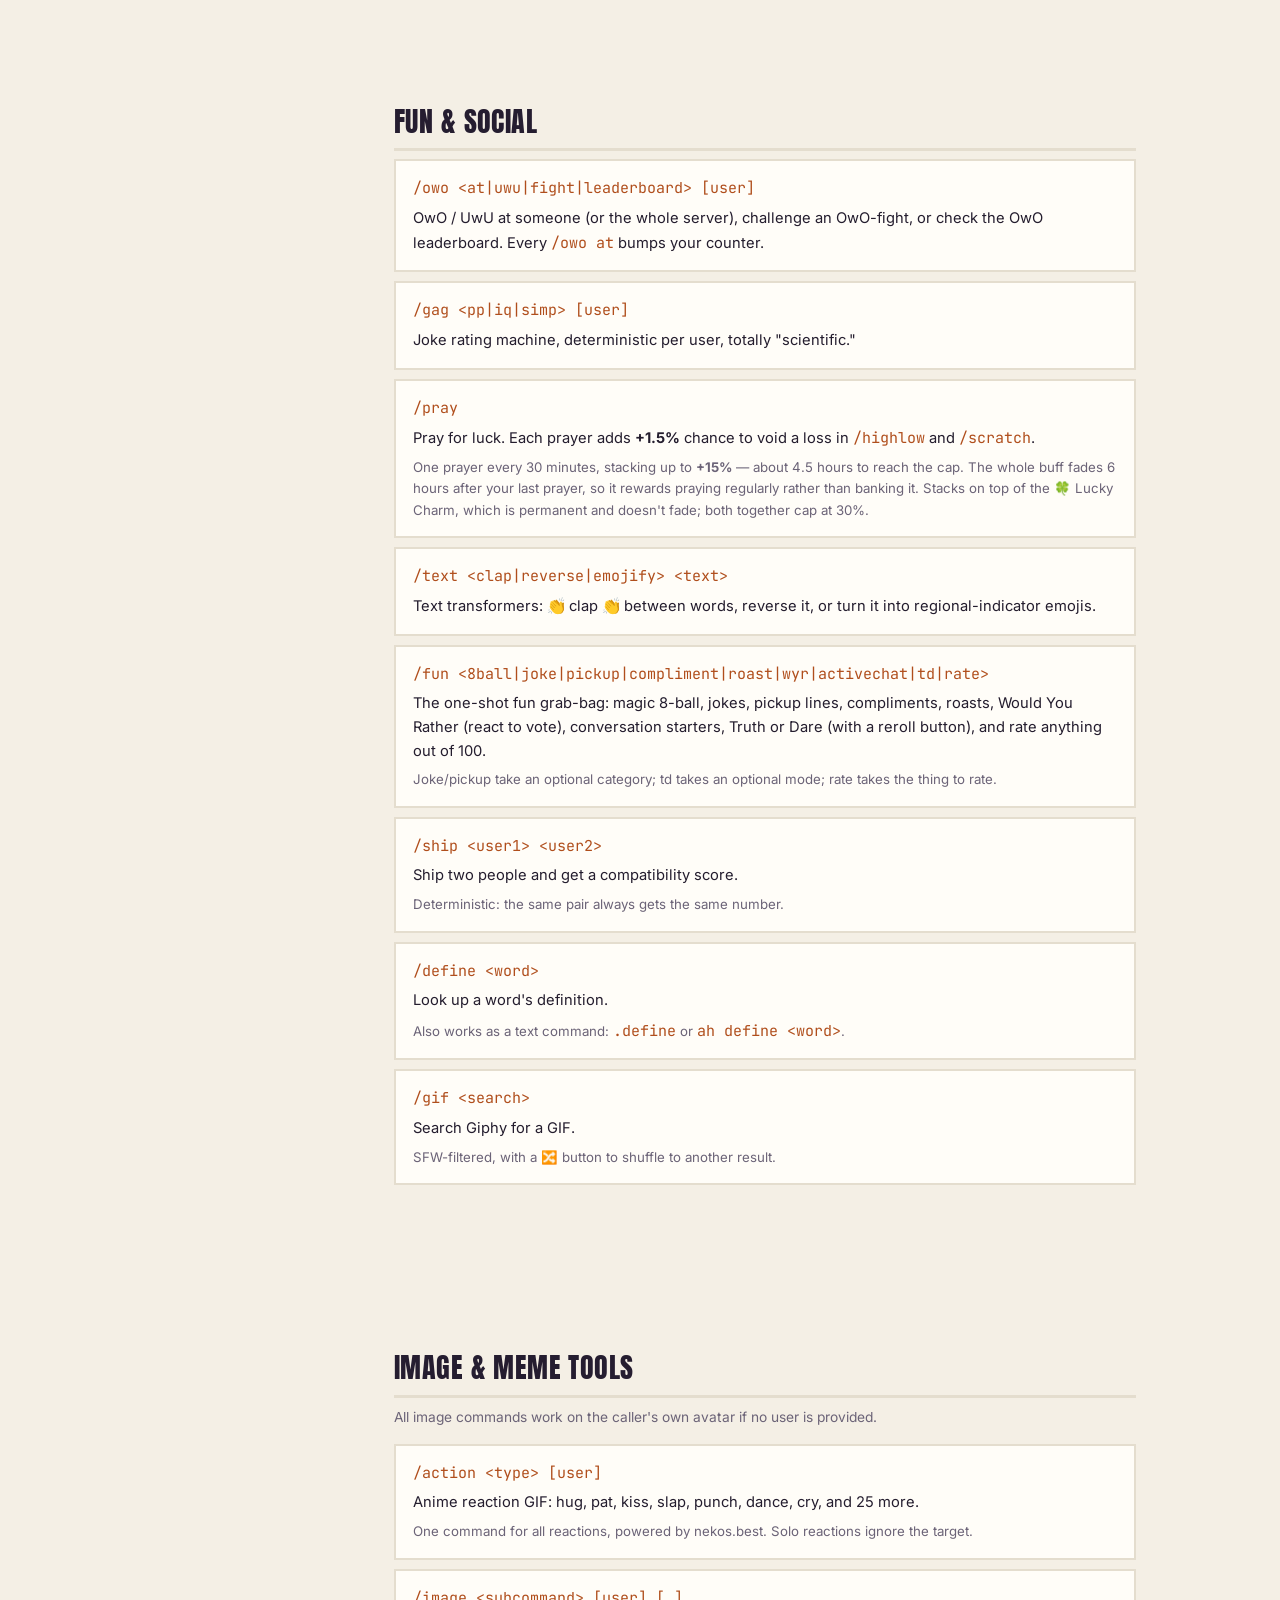
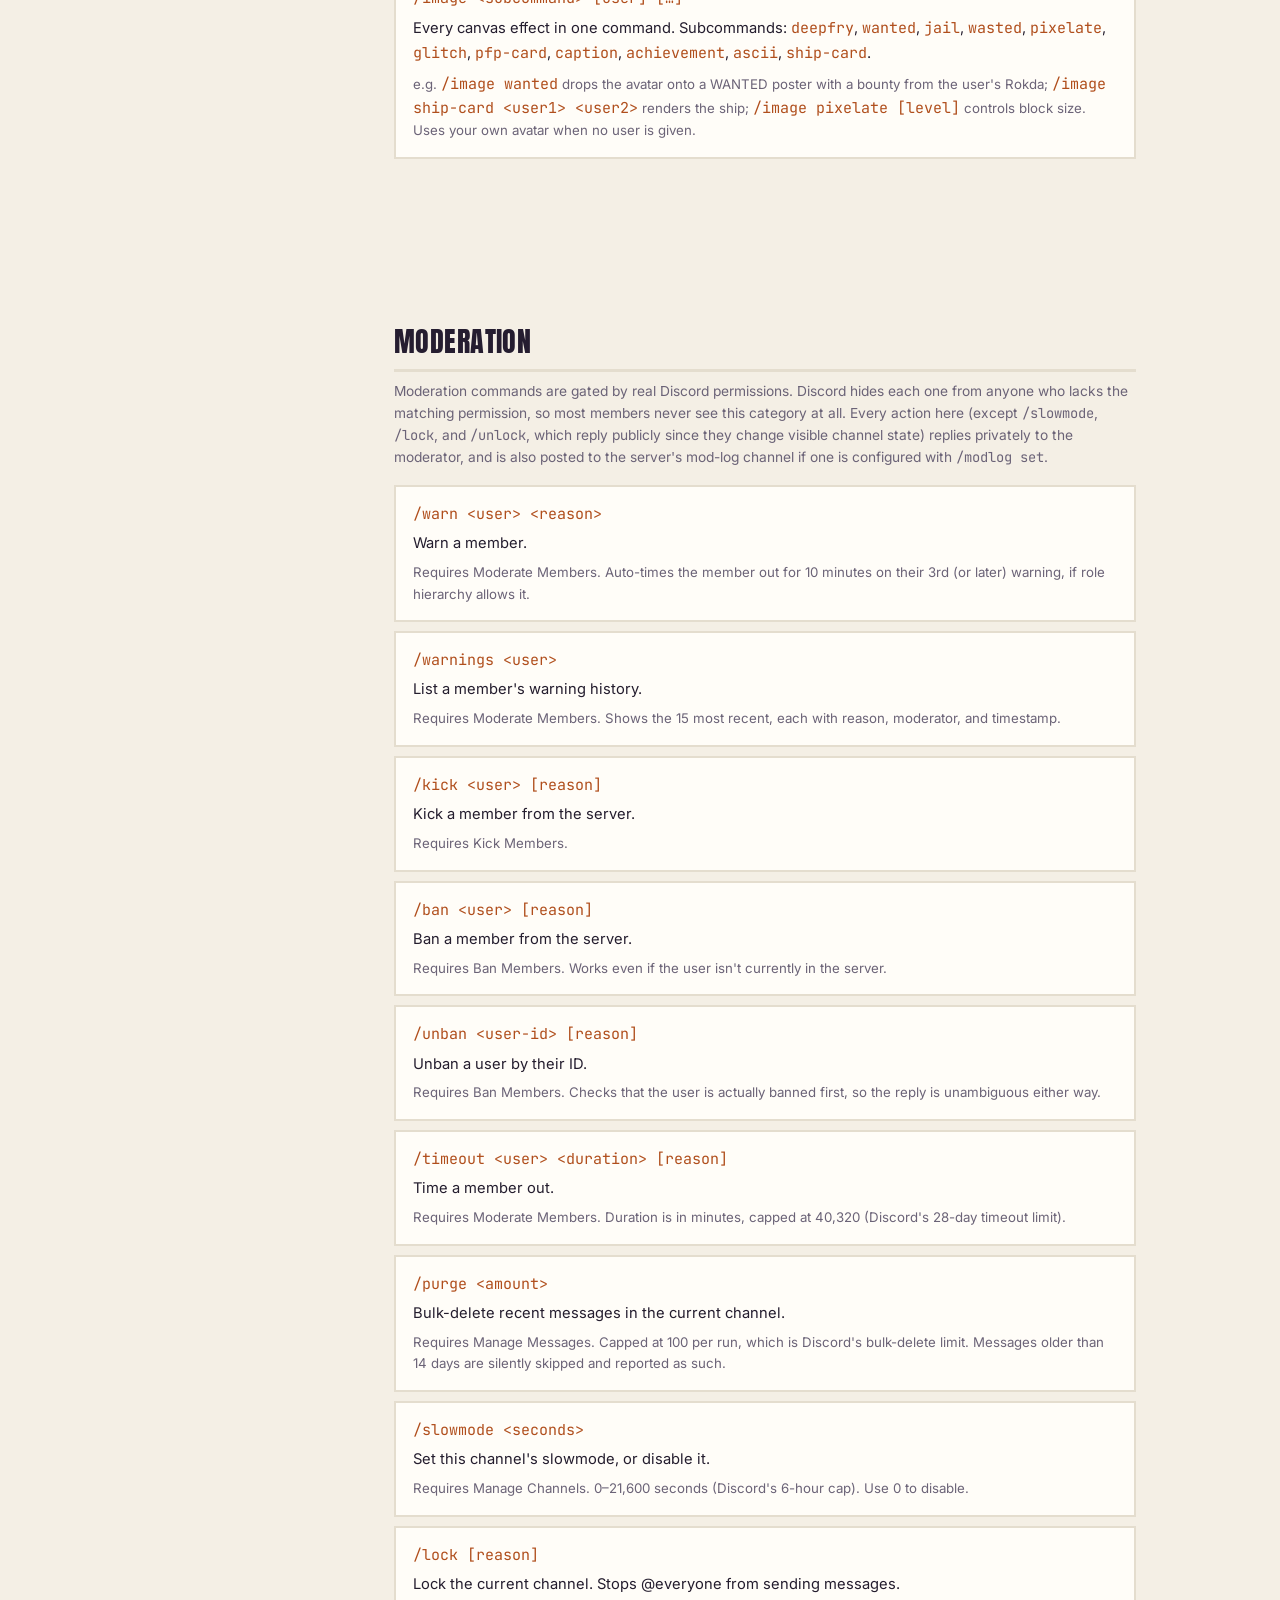
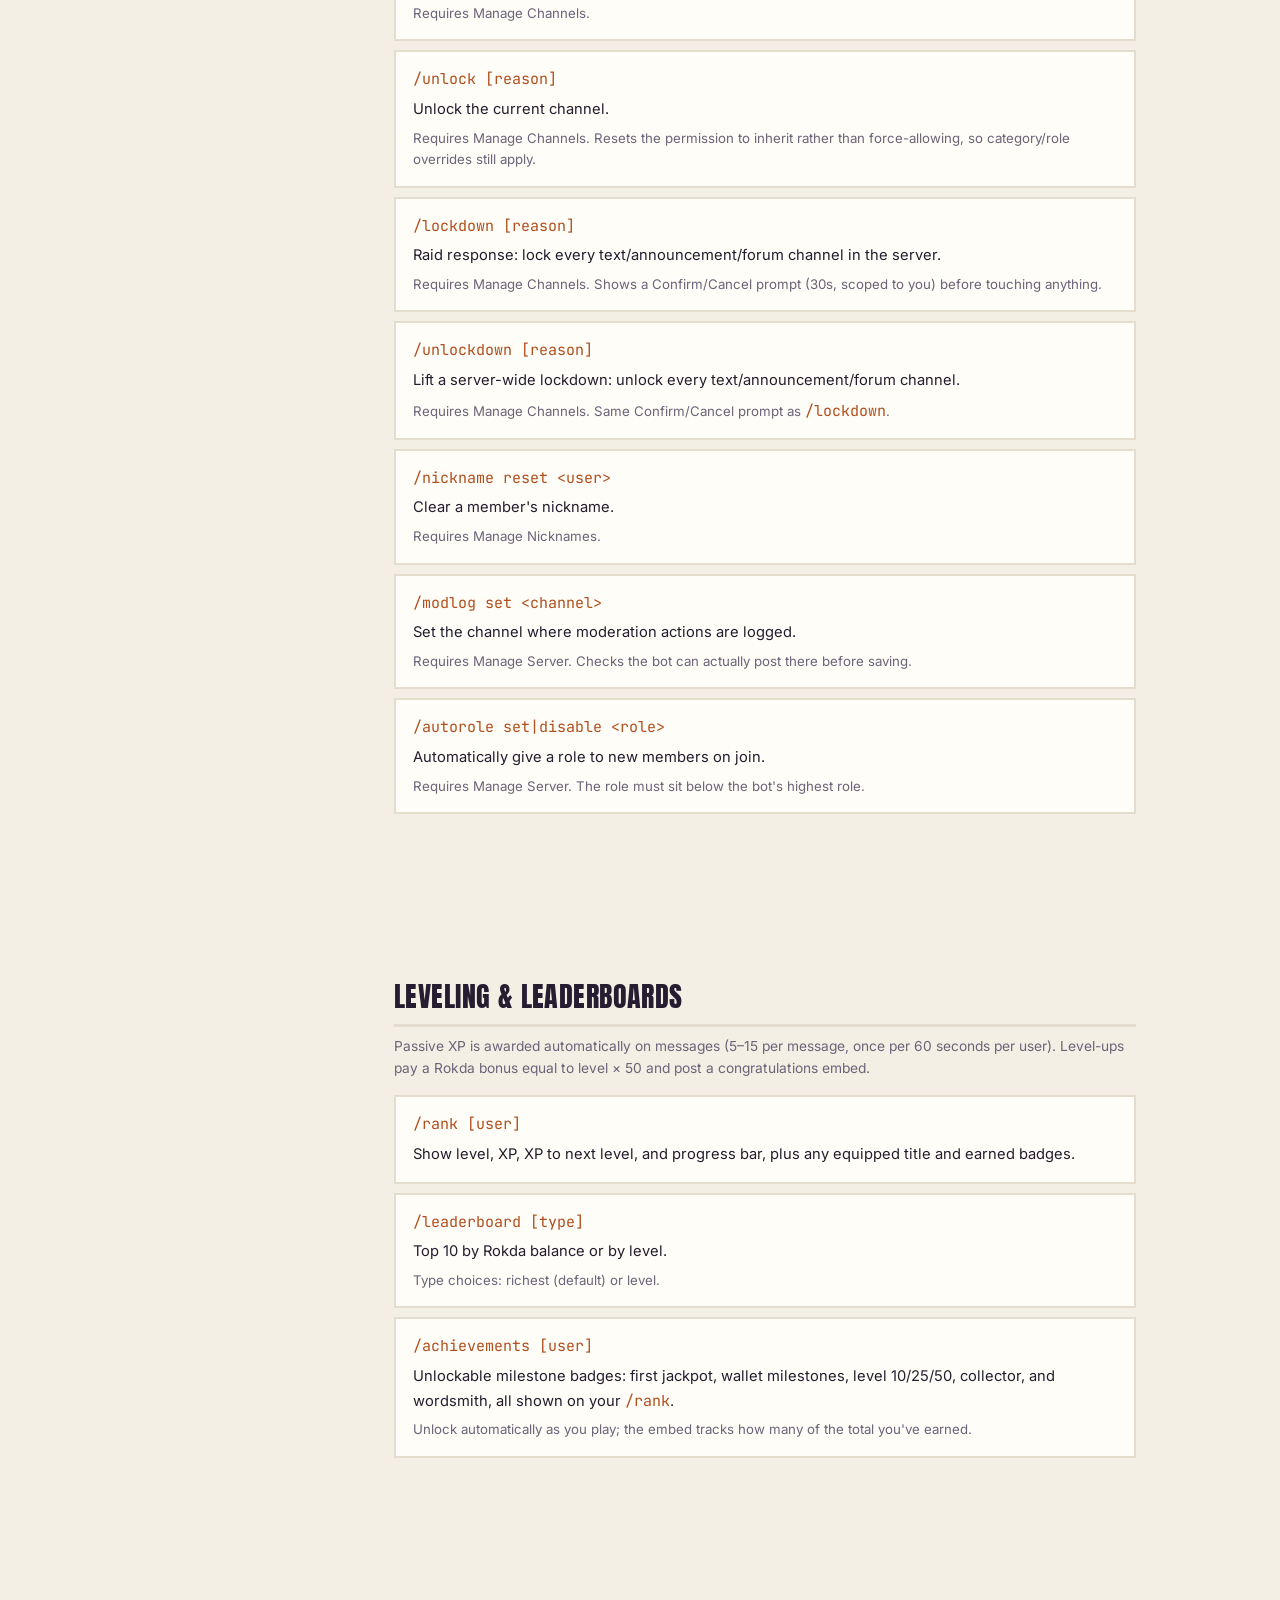
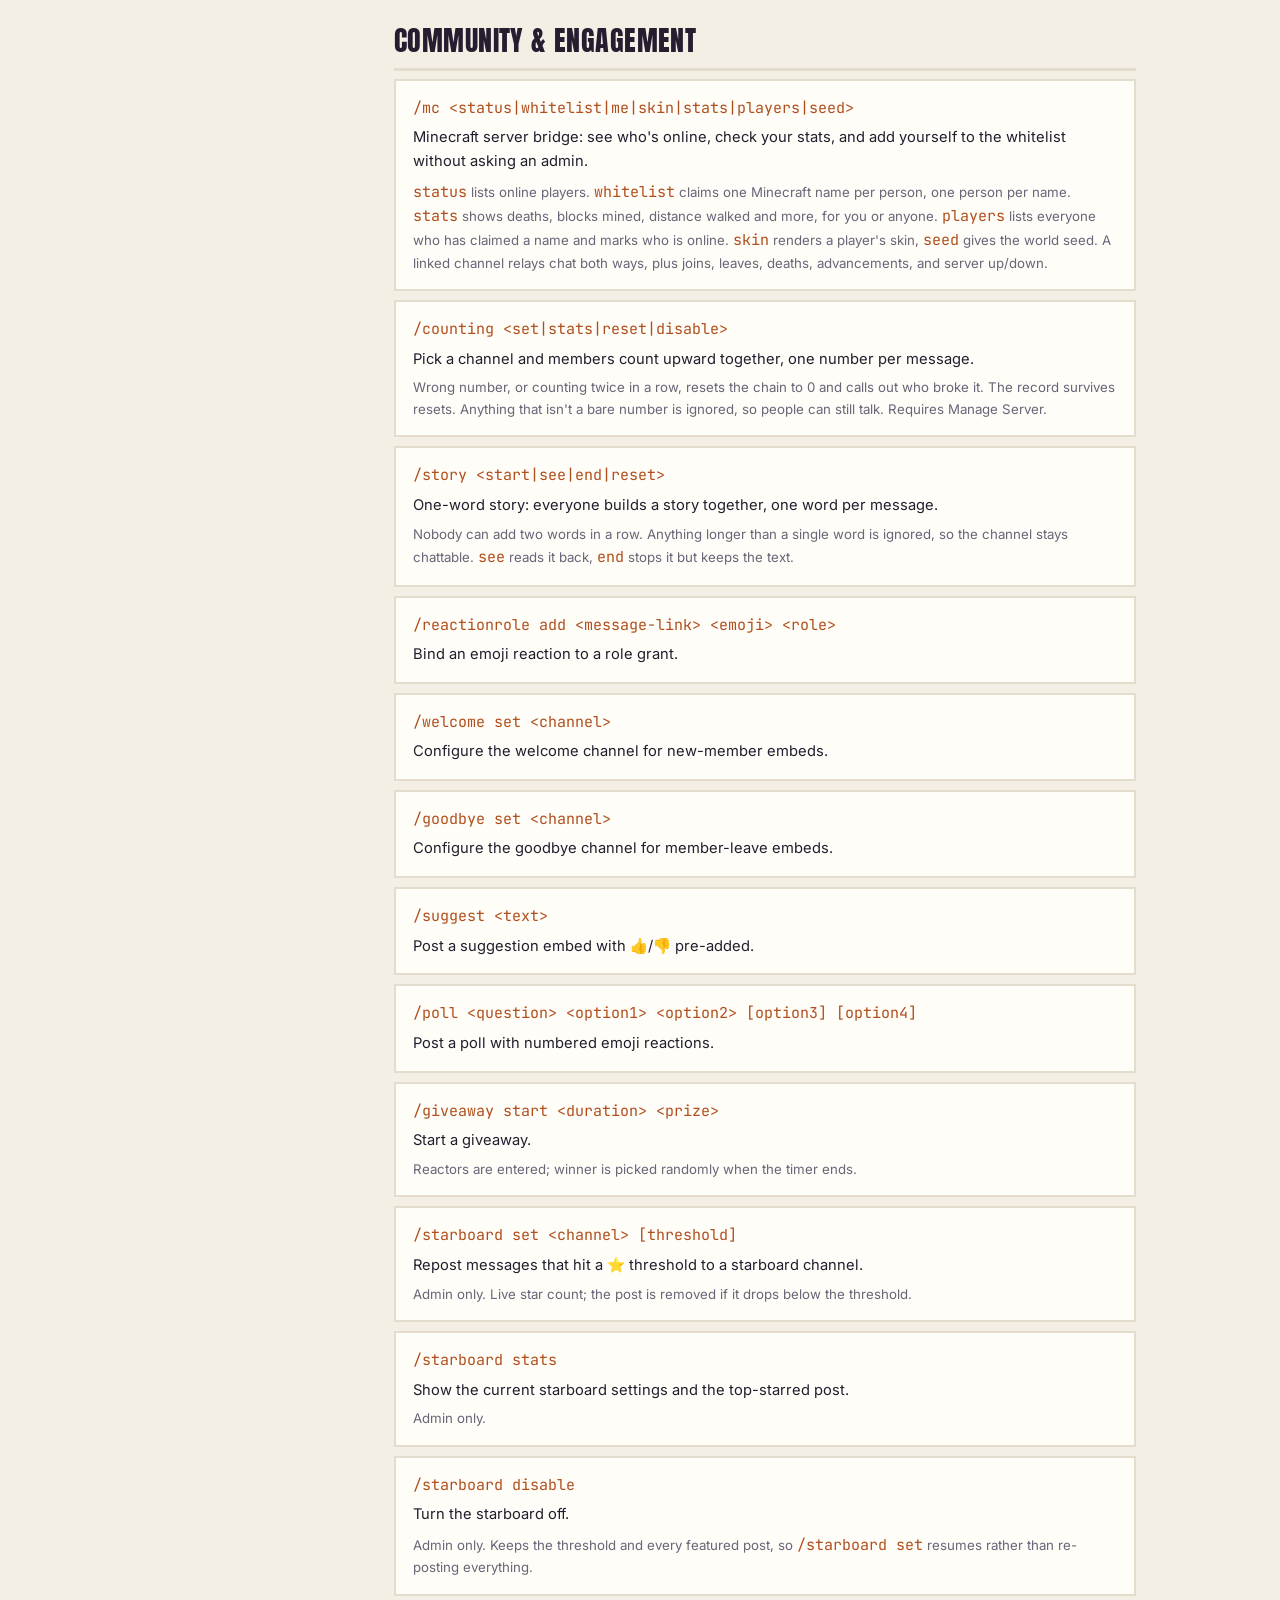
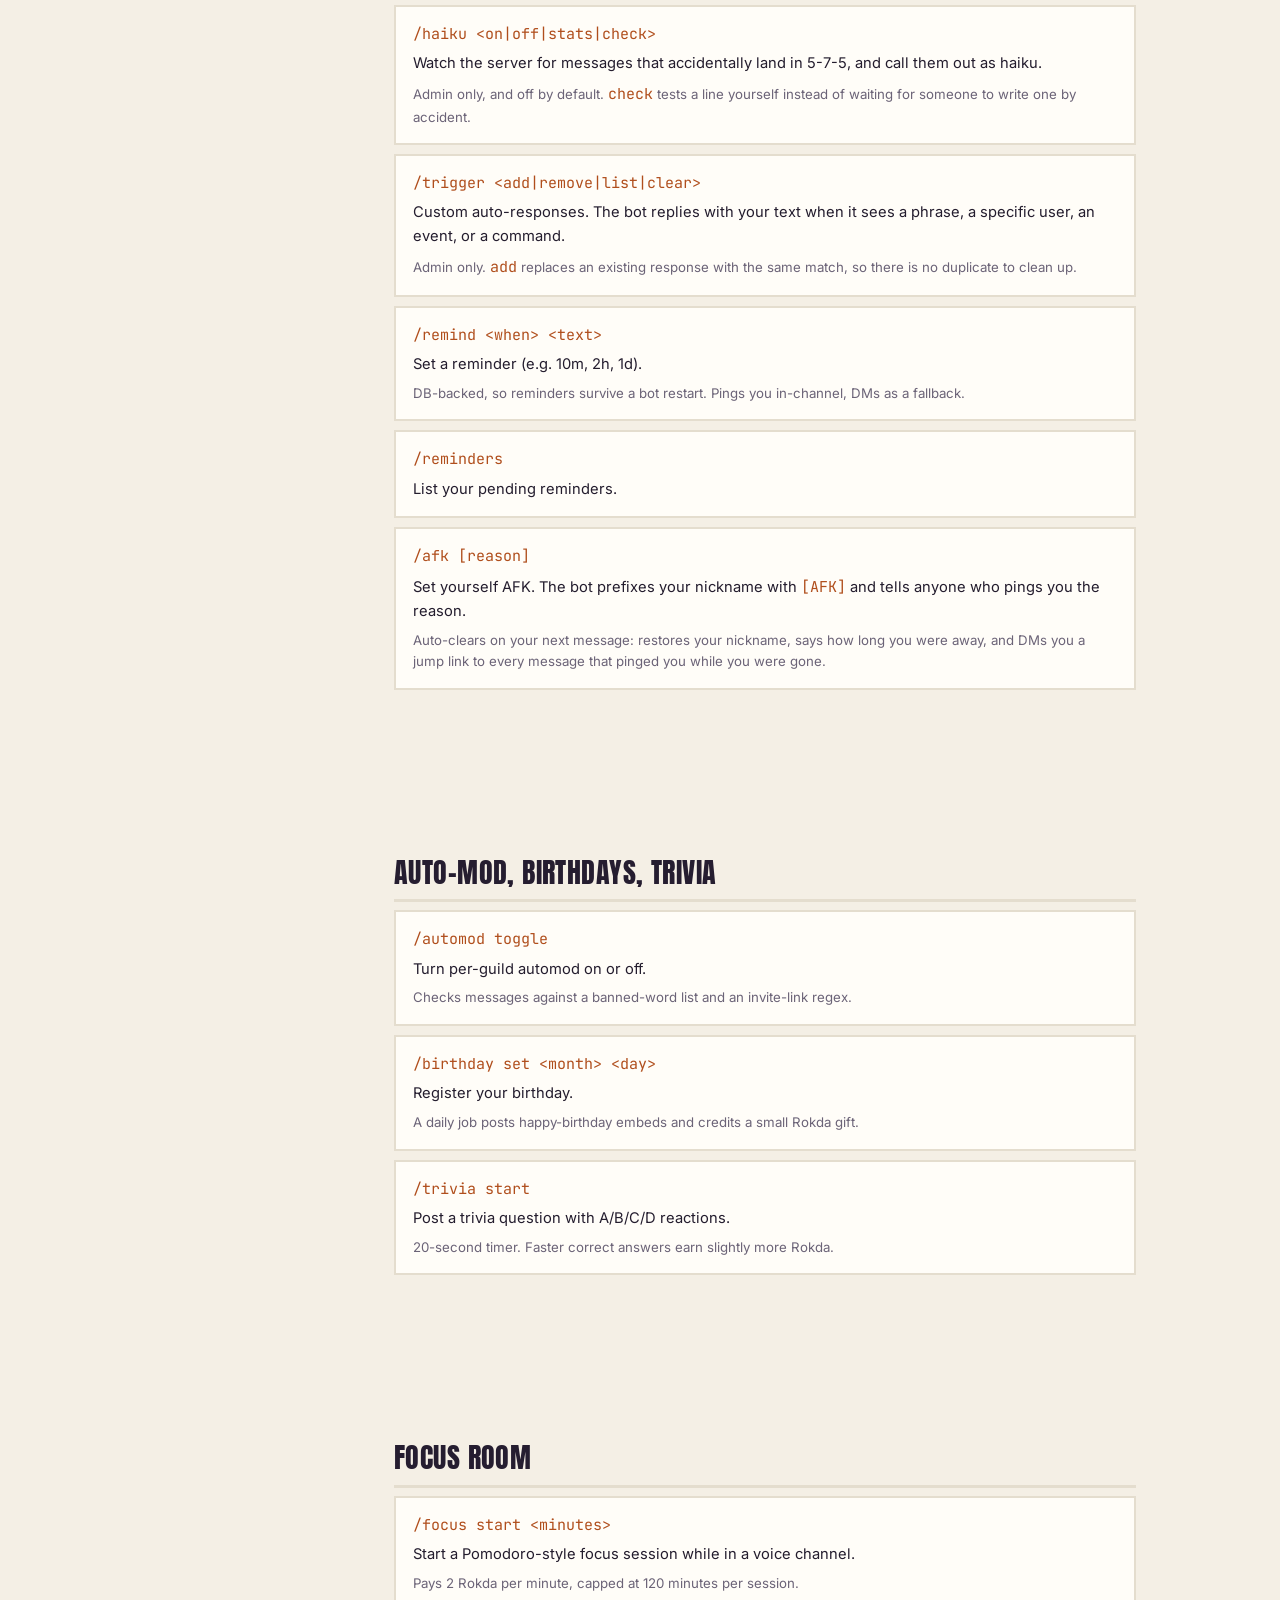
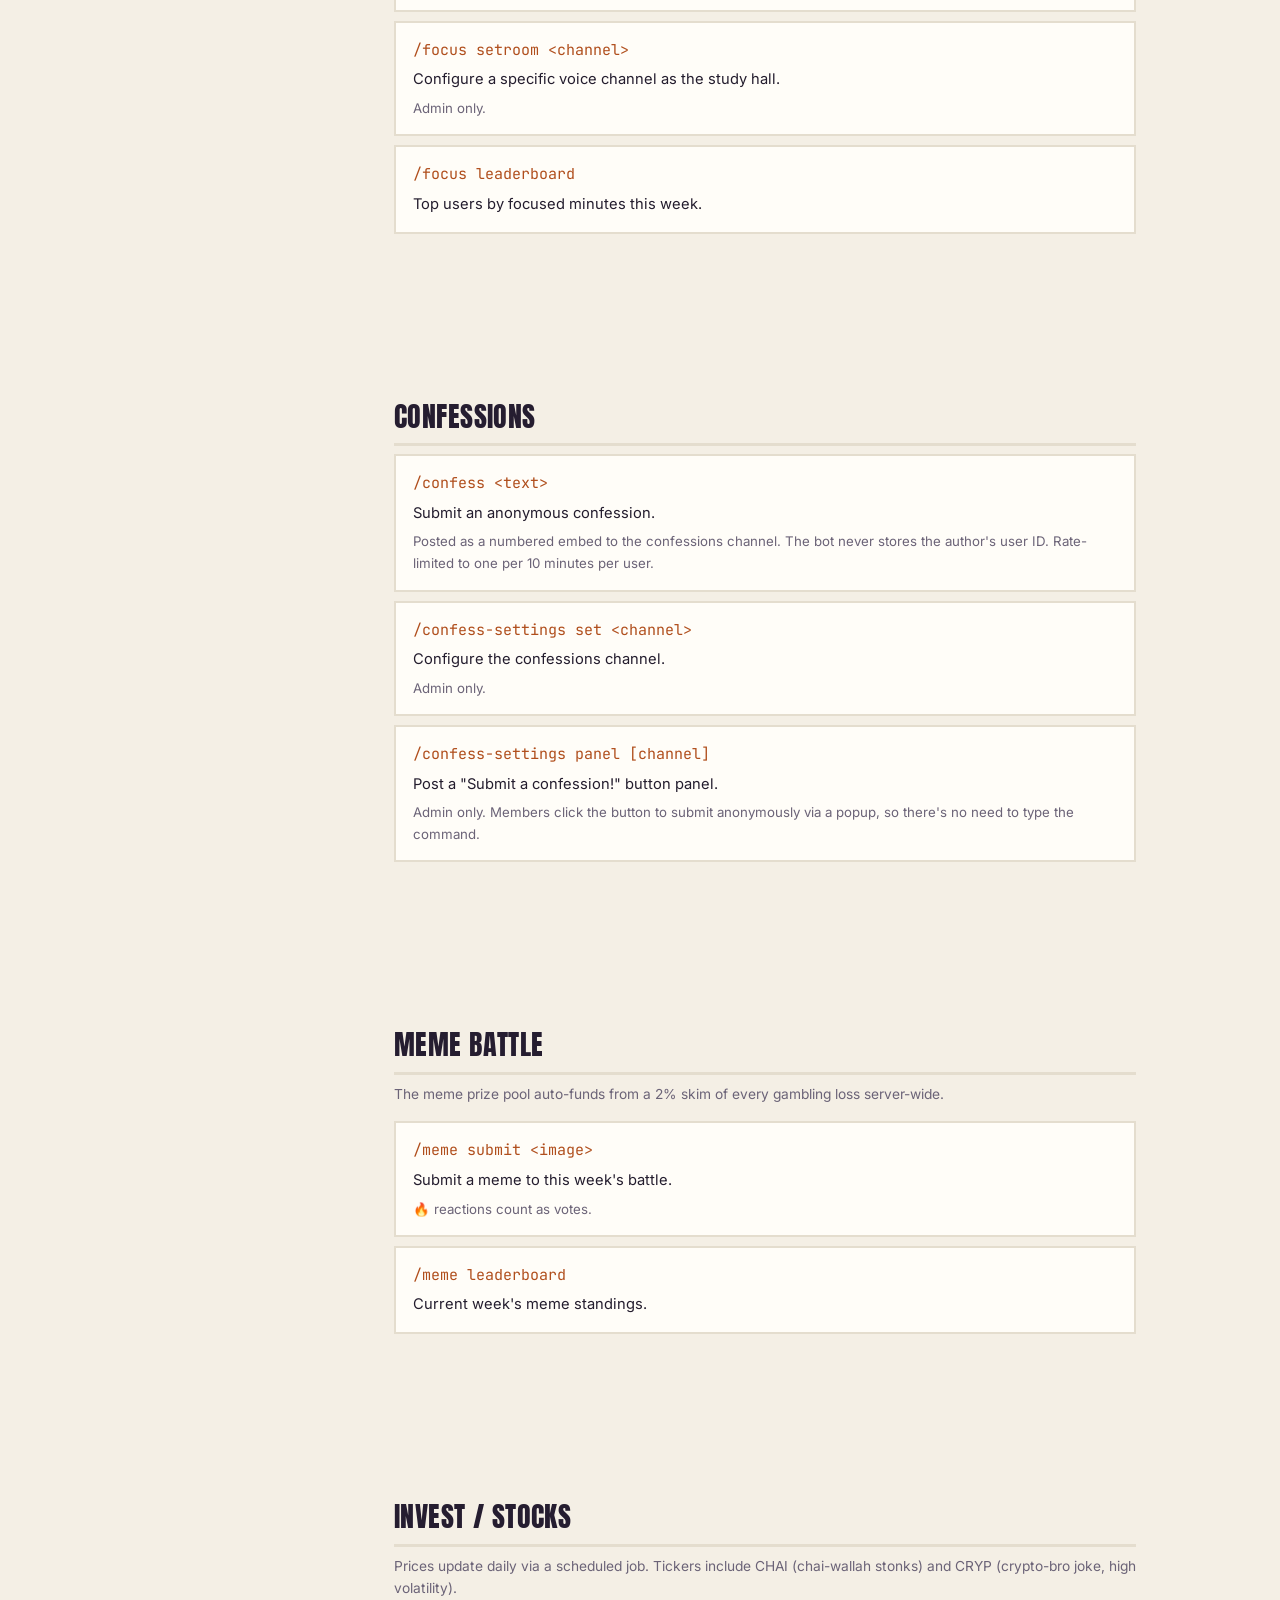
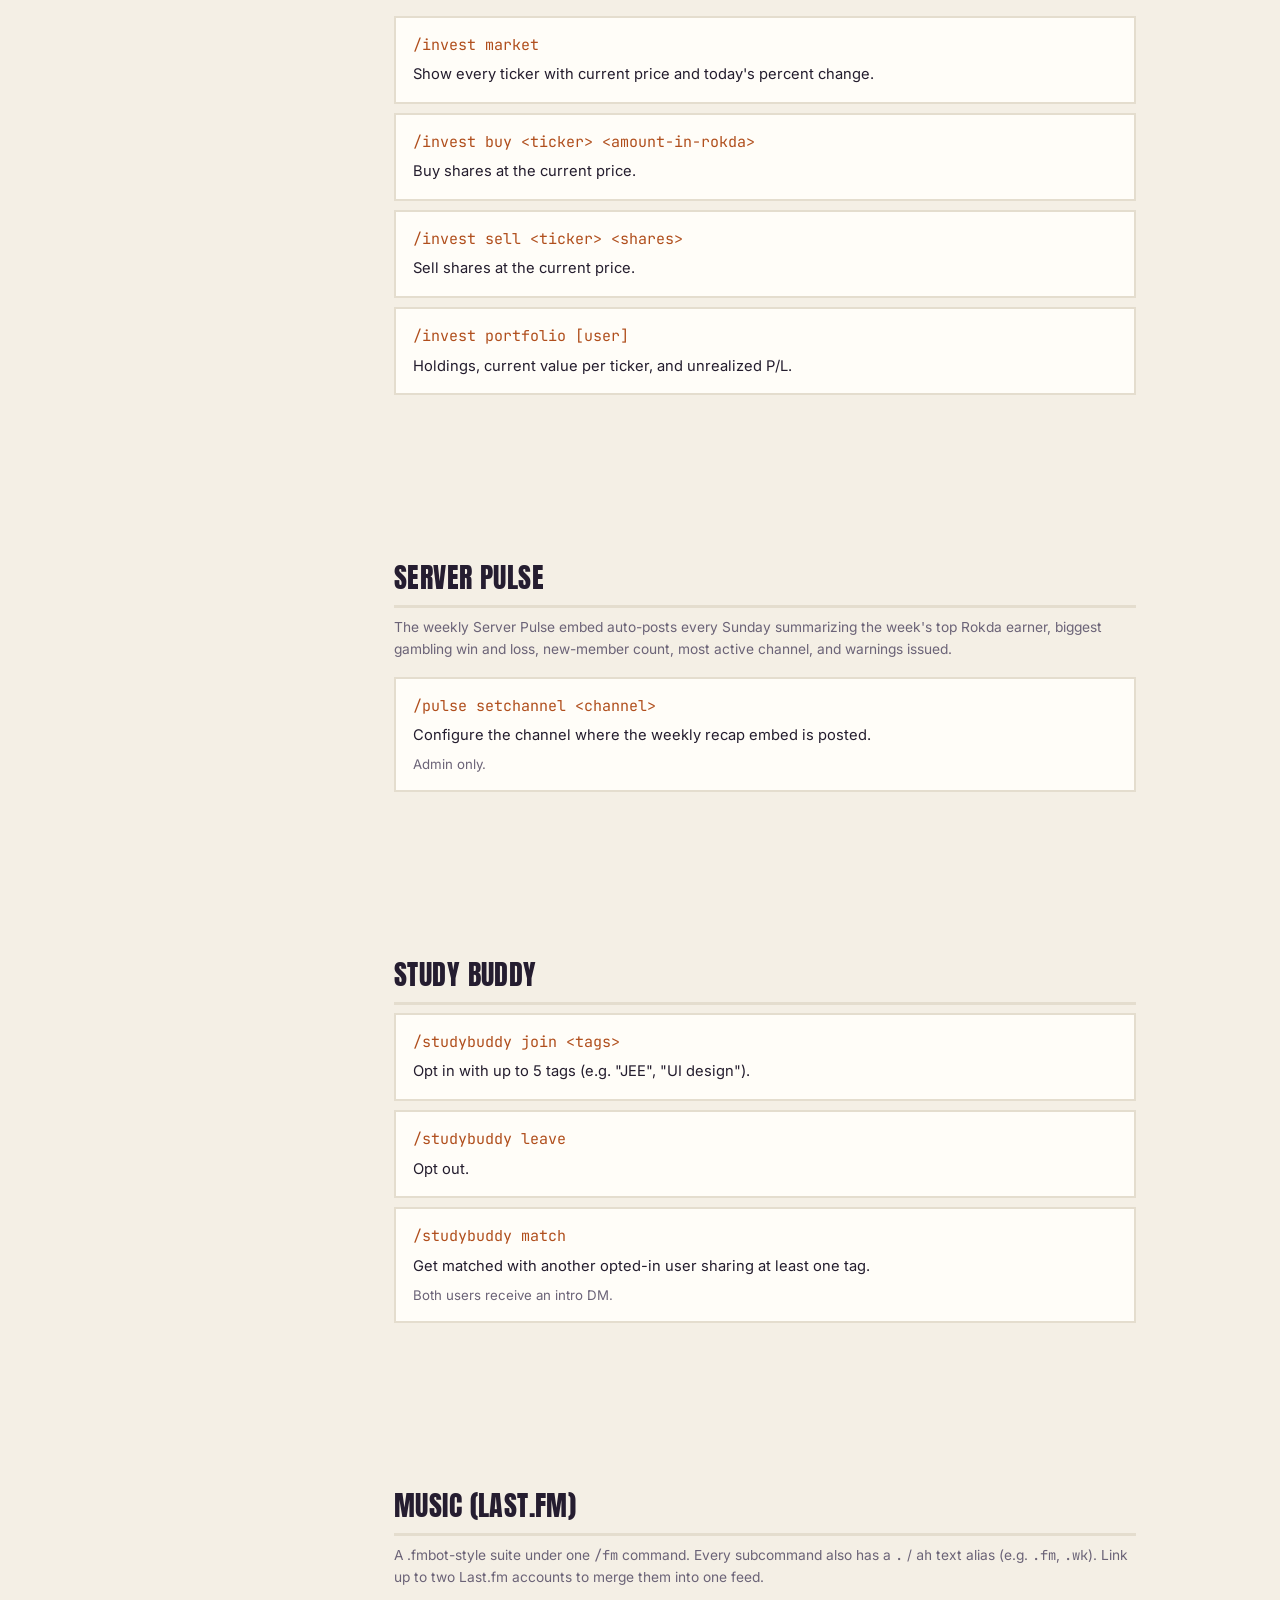
==== commit 1682f65a: "Add Credits page with developer bios and link buttons" ====
--- a/commands.html
+++ b/commands.html
@@ -46,6 +46,7 @@
         <a href="index.html">Home</a>
         <a href="leaderboard.html">Leaderboard</a>
         <a href="testers.html">Testers</a>
+        <a href="credits.html">Credits</a>
         <a href="https://discord.gg/CcgstekFs9" class="nav-discord">Discord</a>
         <button type="button" class="theme-toggle" id="theme-toggle" aria-label="Toggle light and dark theme" title="Toggle light / dark">
           <svg class="icon-sun" viewBox="0 0 24 24" fill="none" stroke="currentColor" stroke-width="2" stroke-linecap="round" stroke-linejoin="round" aria-hidden="true"><circle cx="12" cy="12" r="4"/><path d="M12 2v2M12 20v2M4.9 4.9l1.4 1.4M17.7 17.7l1.4 1.4M2 12h2M20 12h2M4.9 19.1l1.4-1.4M17.7 6.3l1.4-1.4"/></svg>
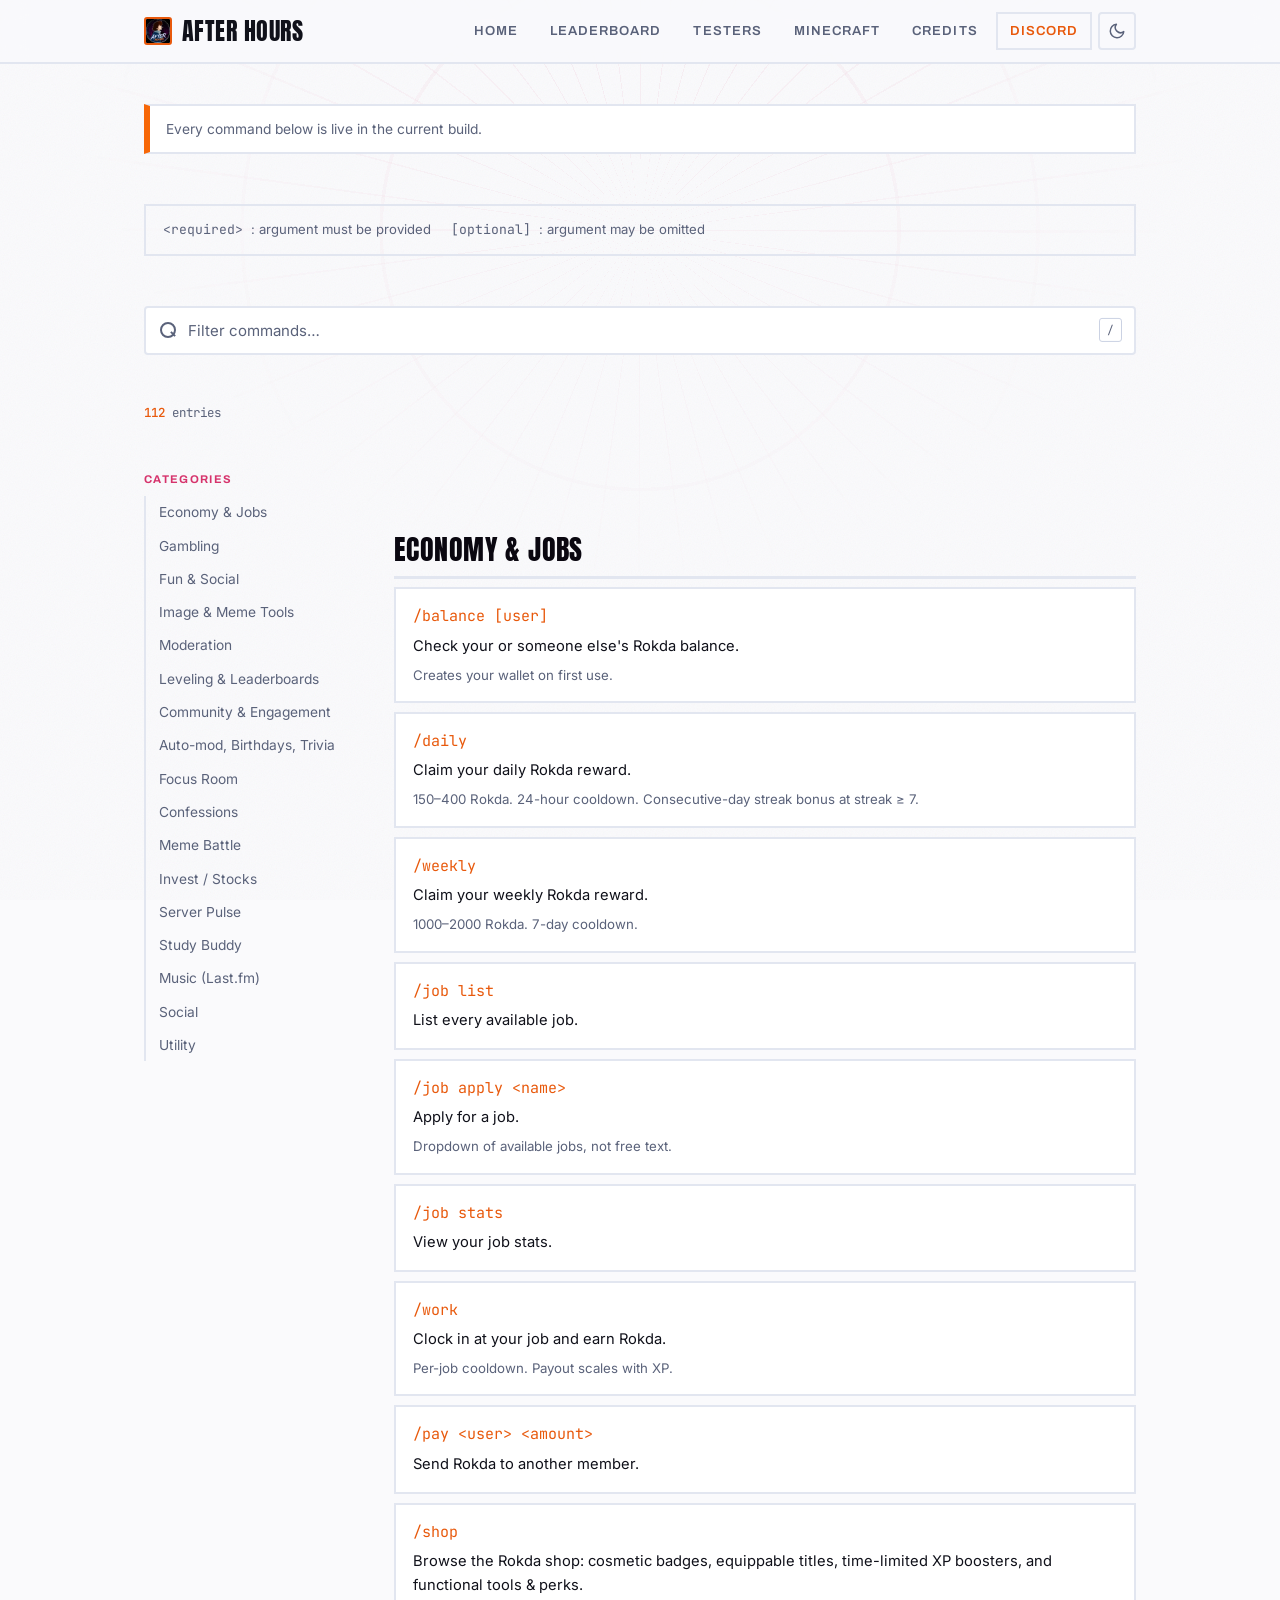
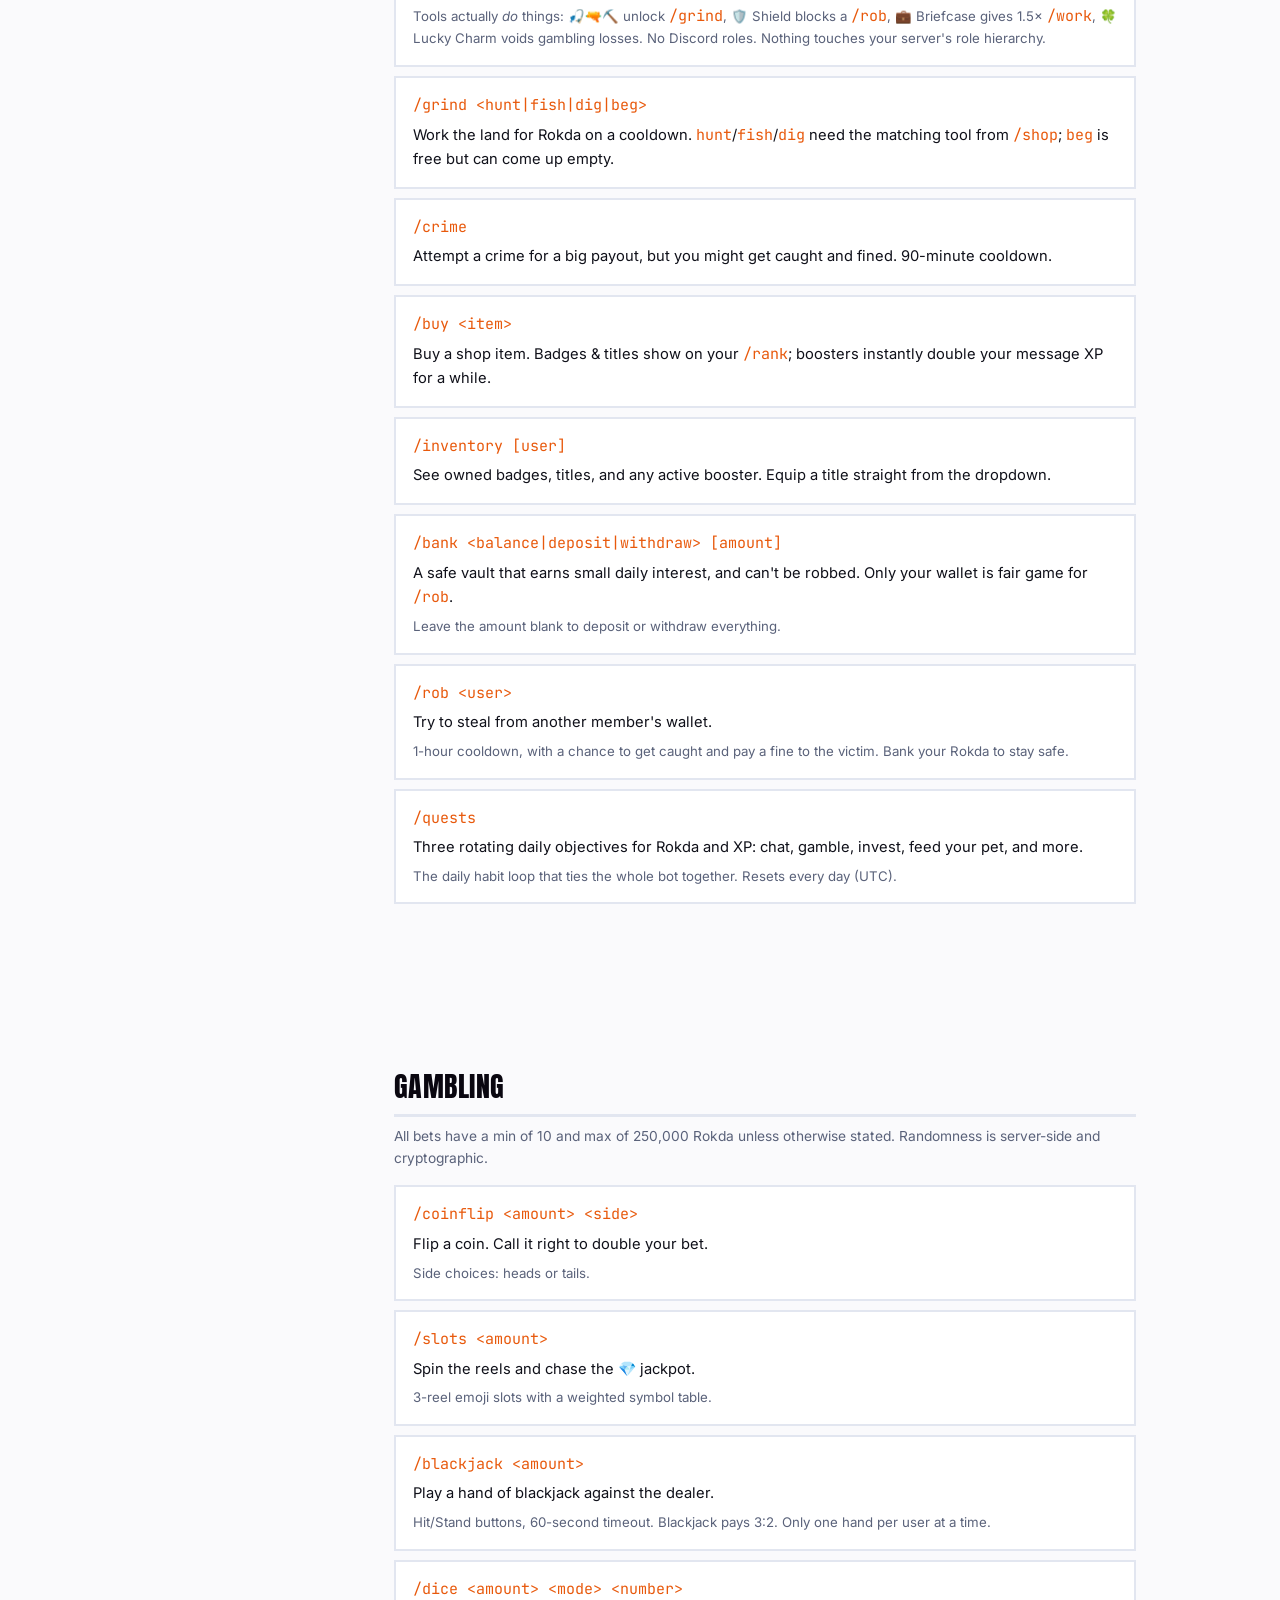
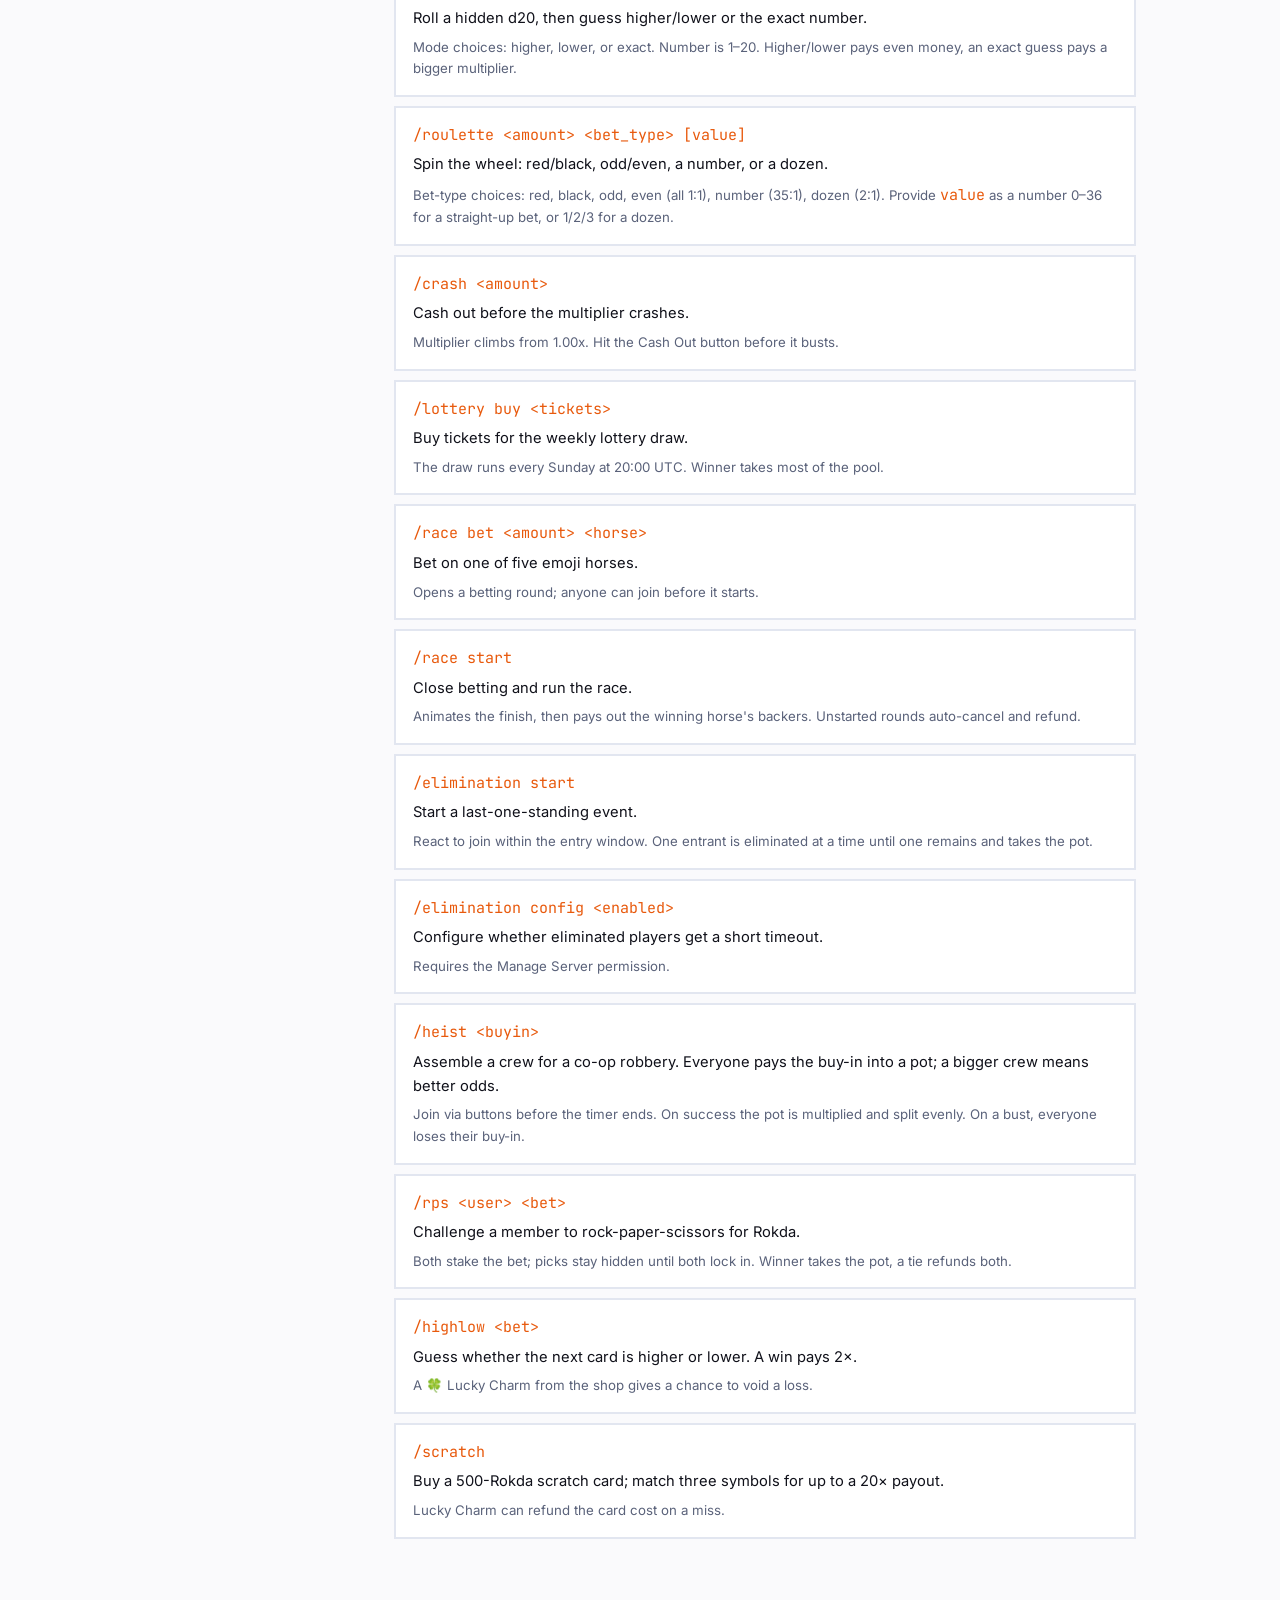
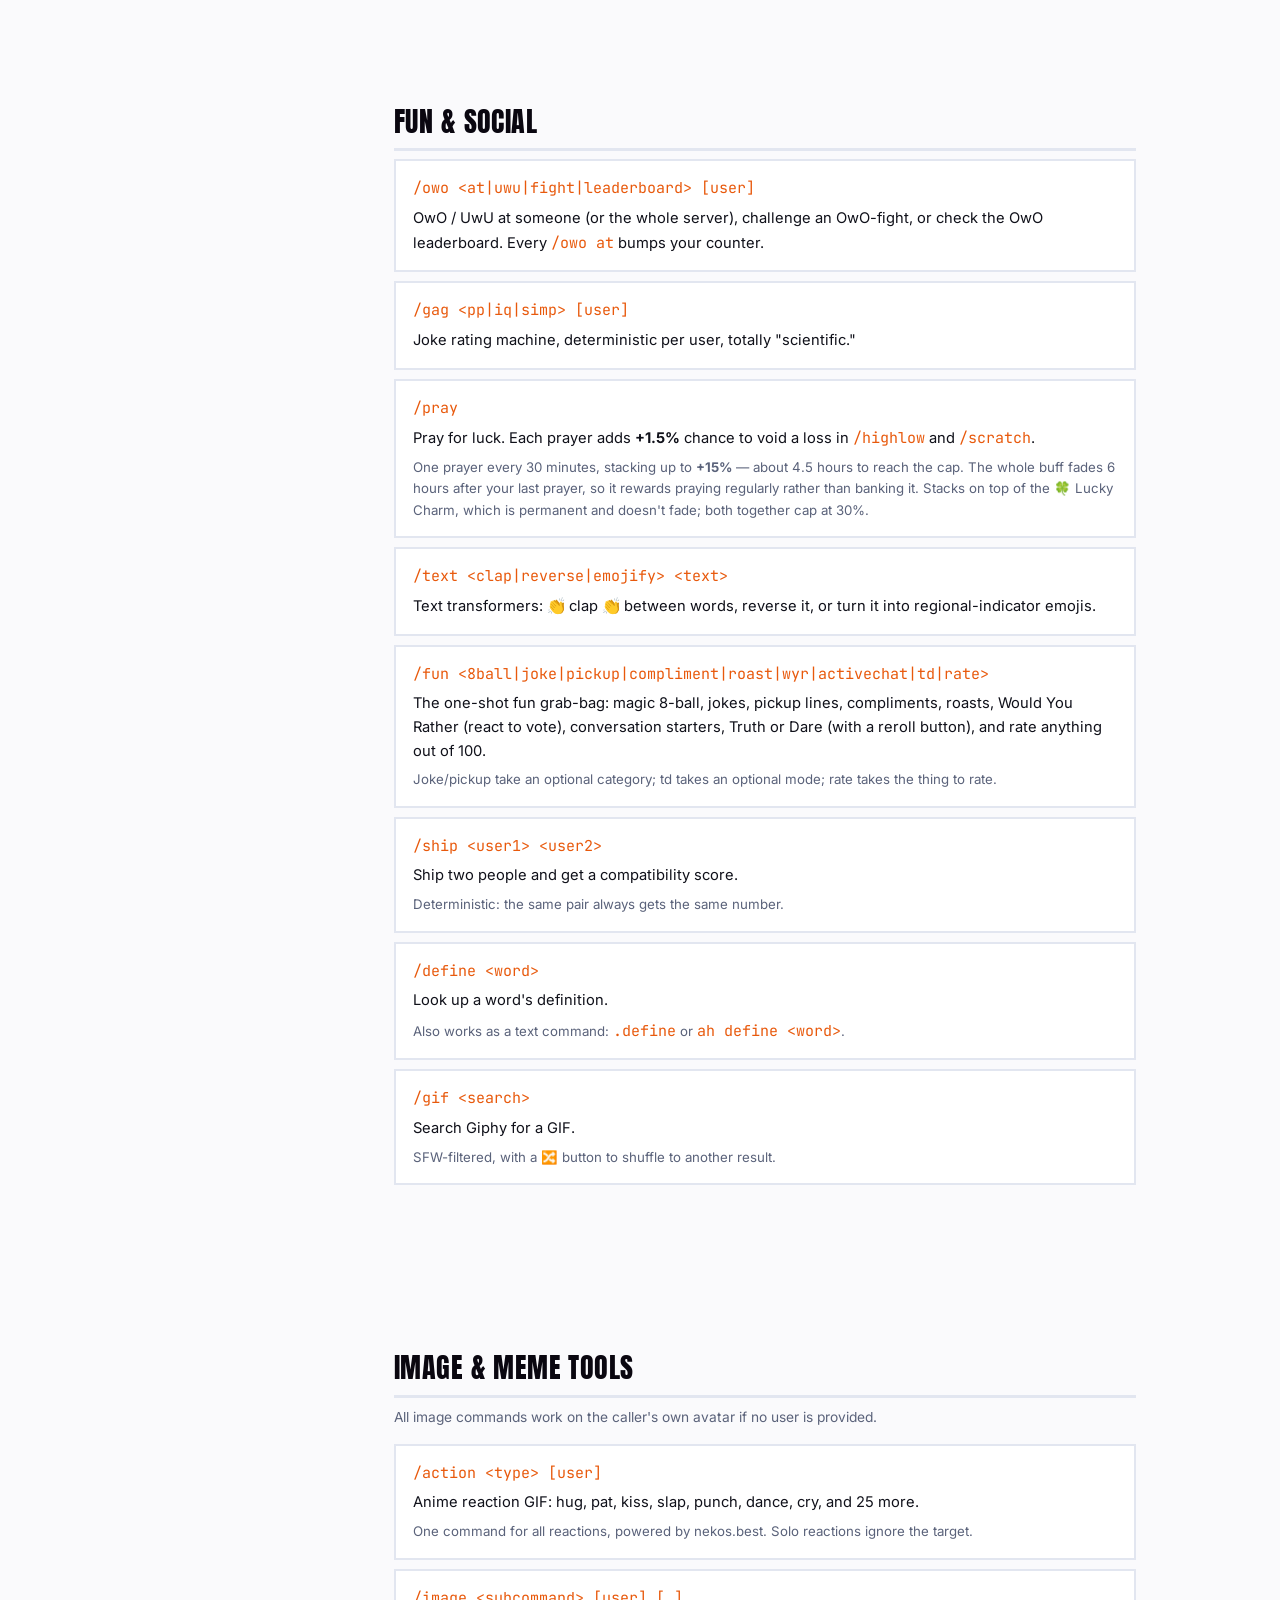
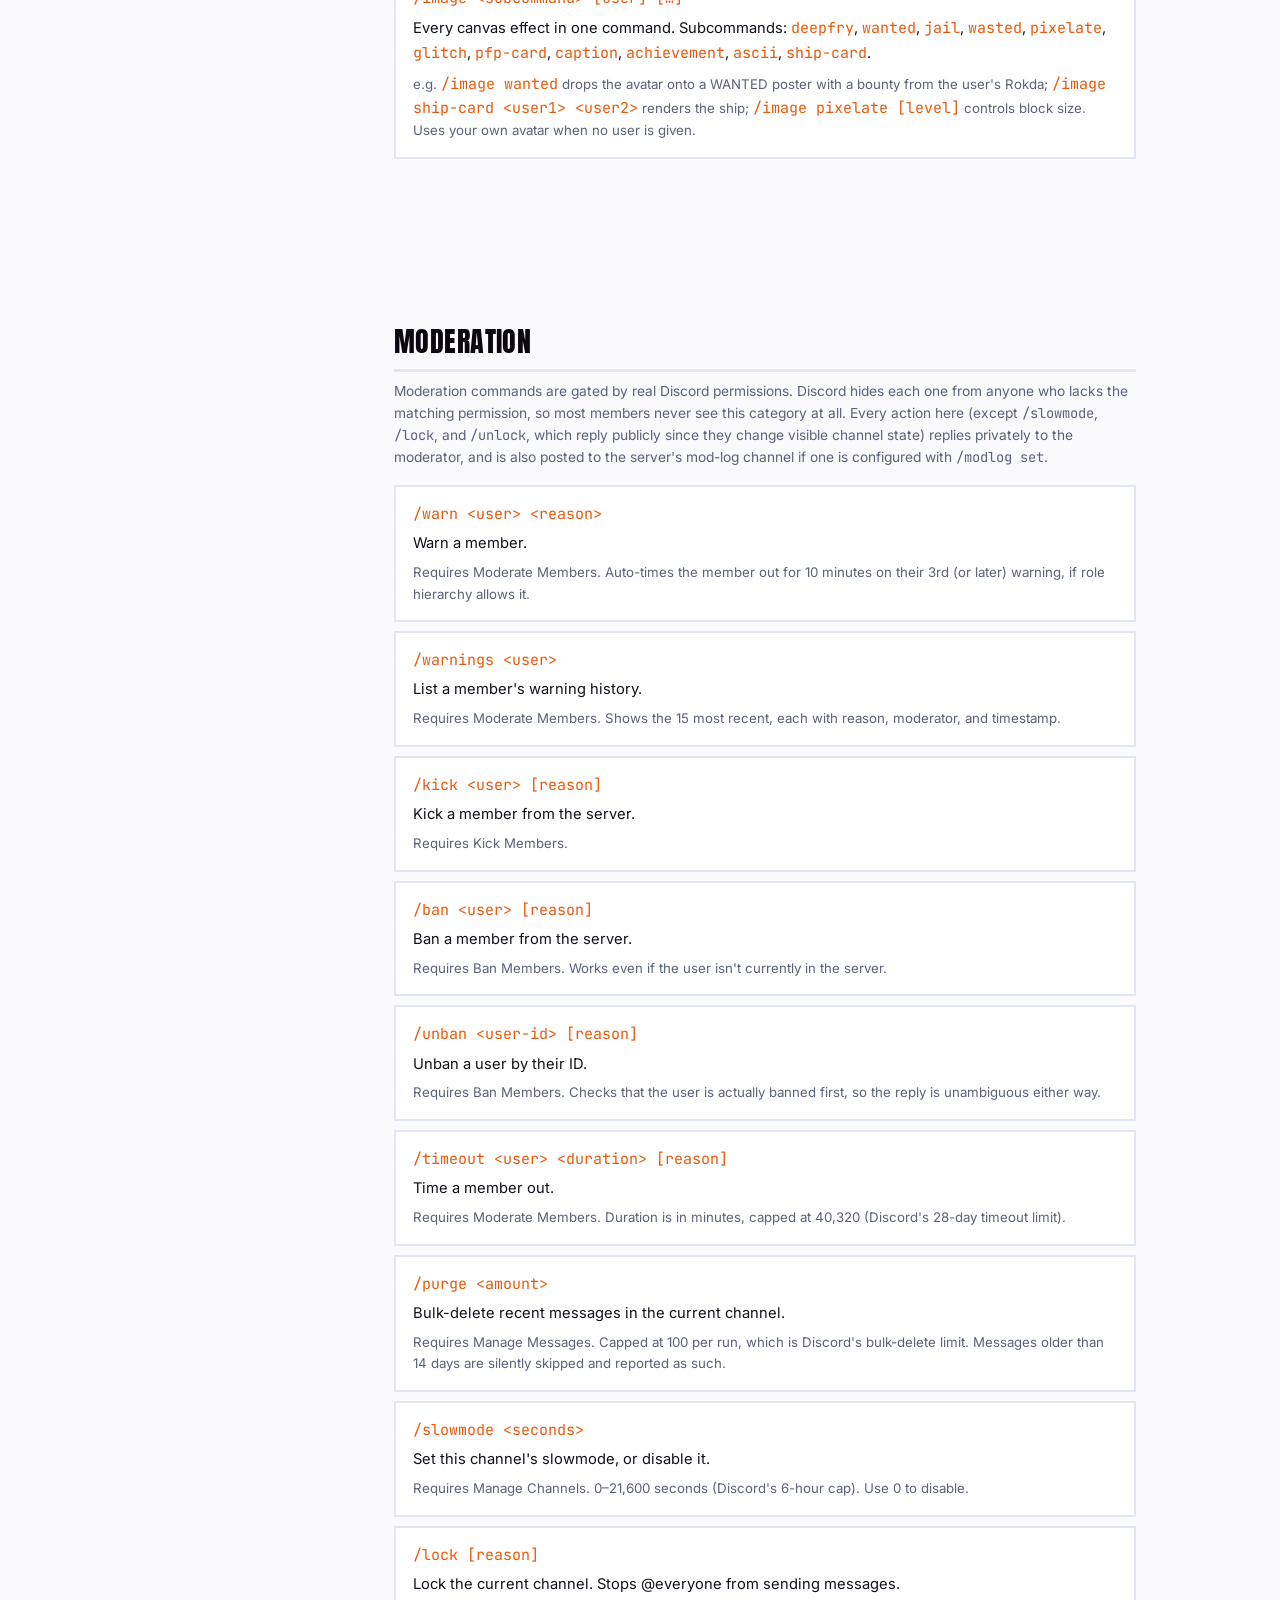
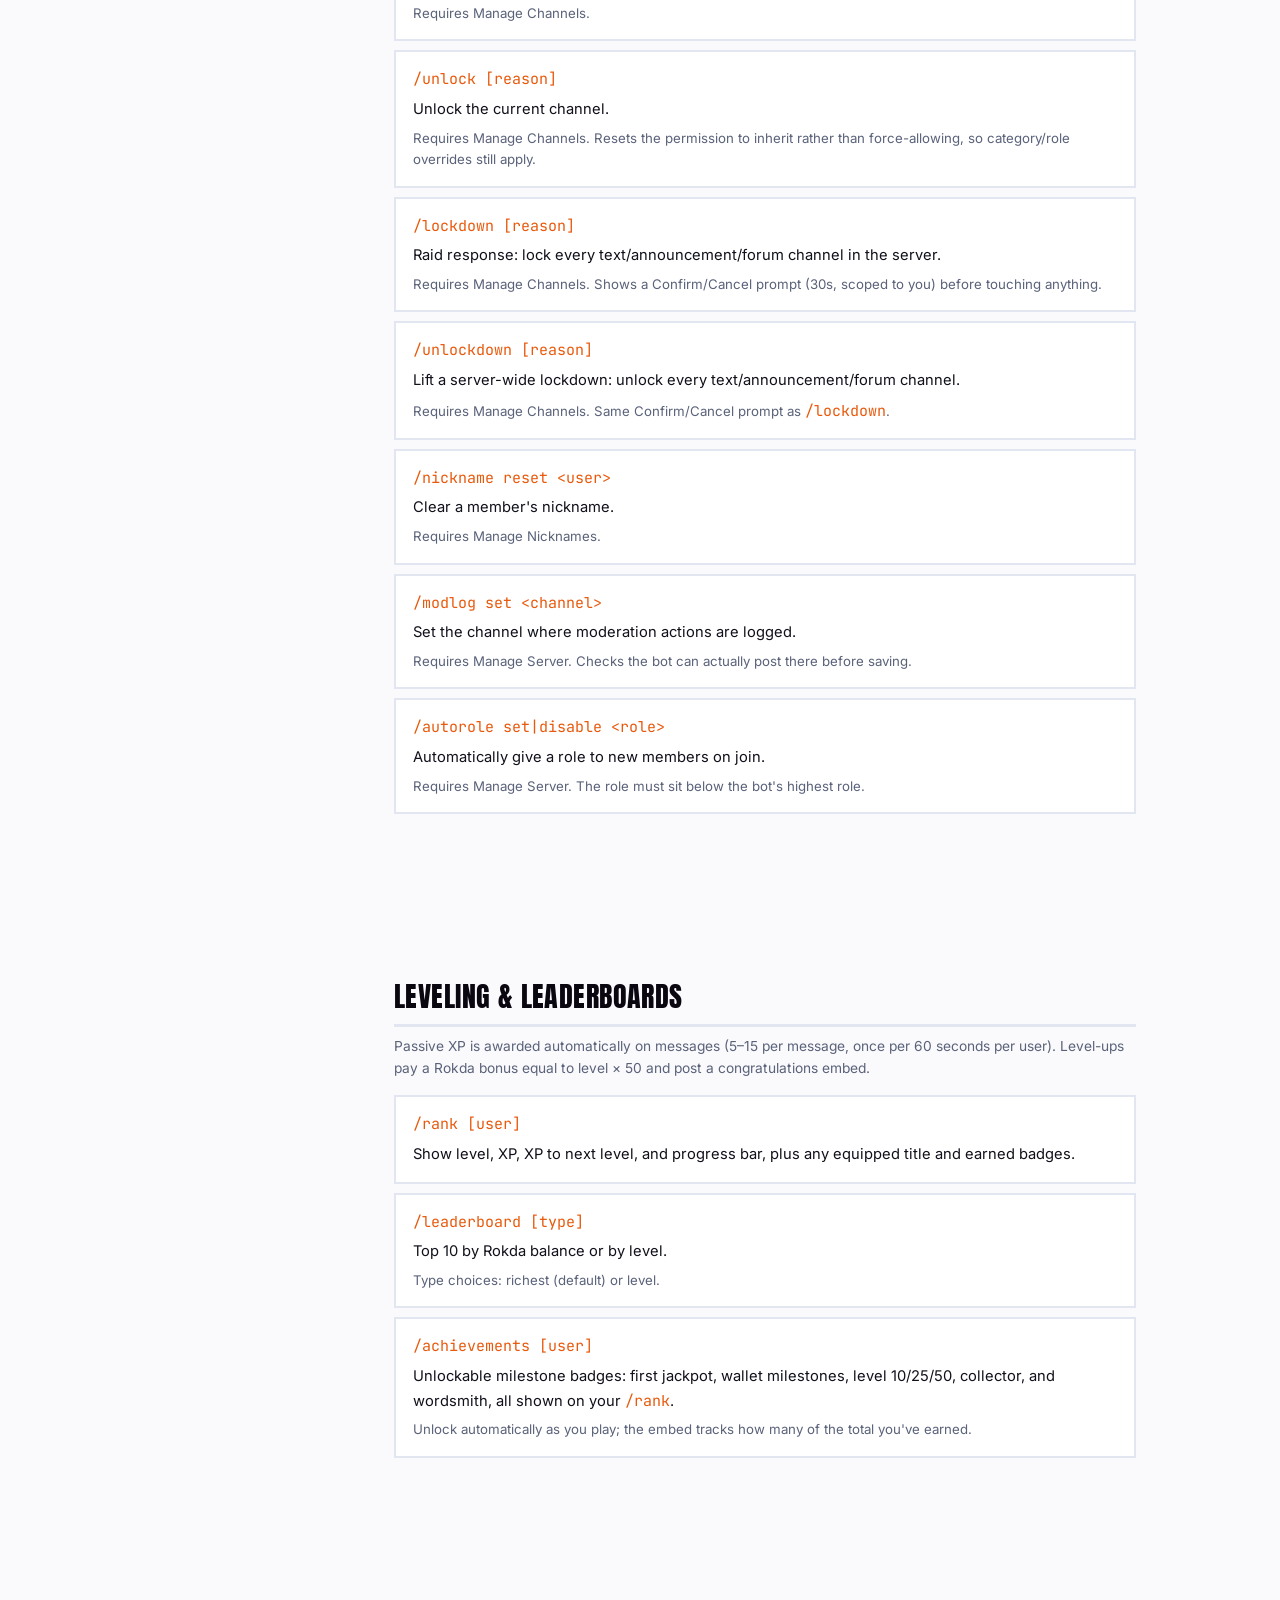
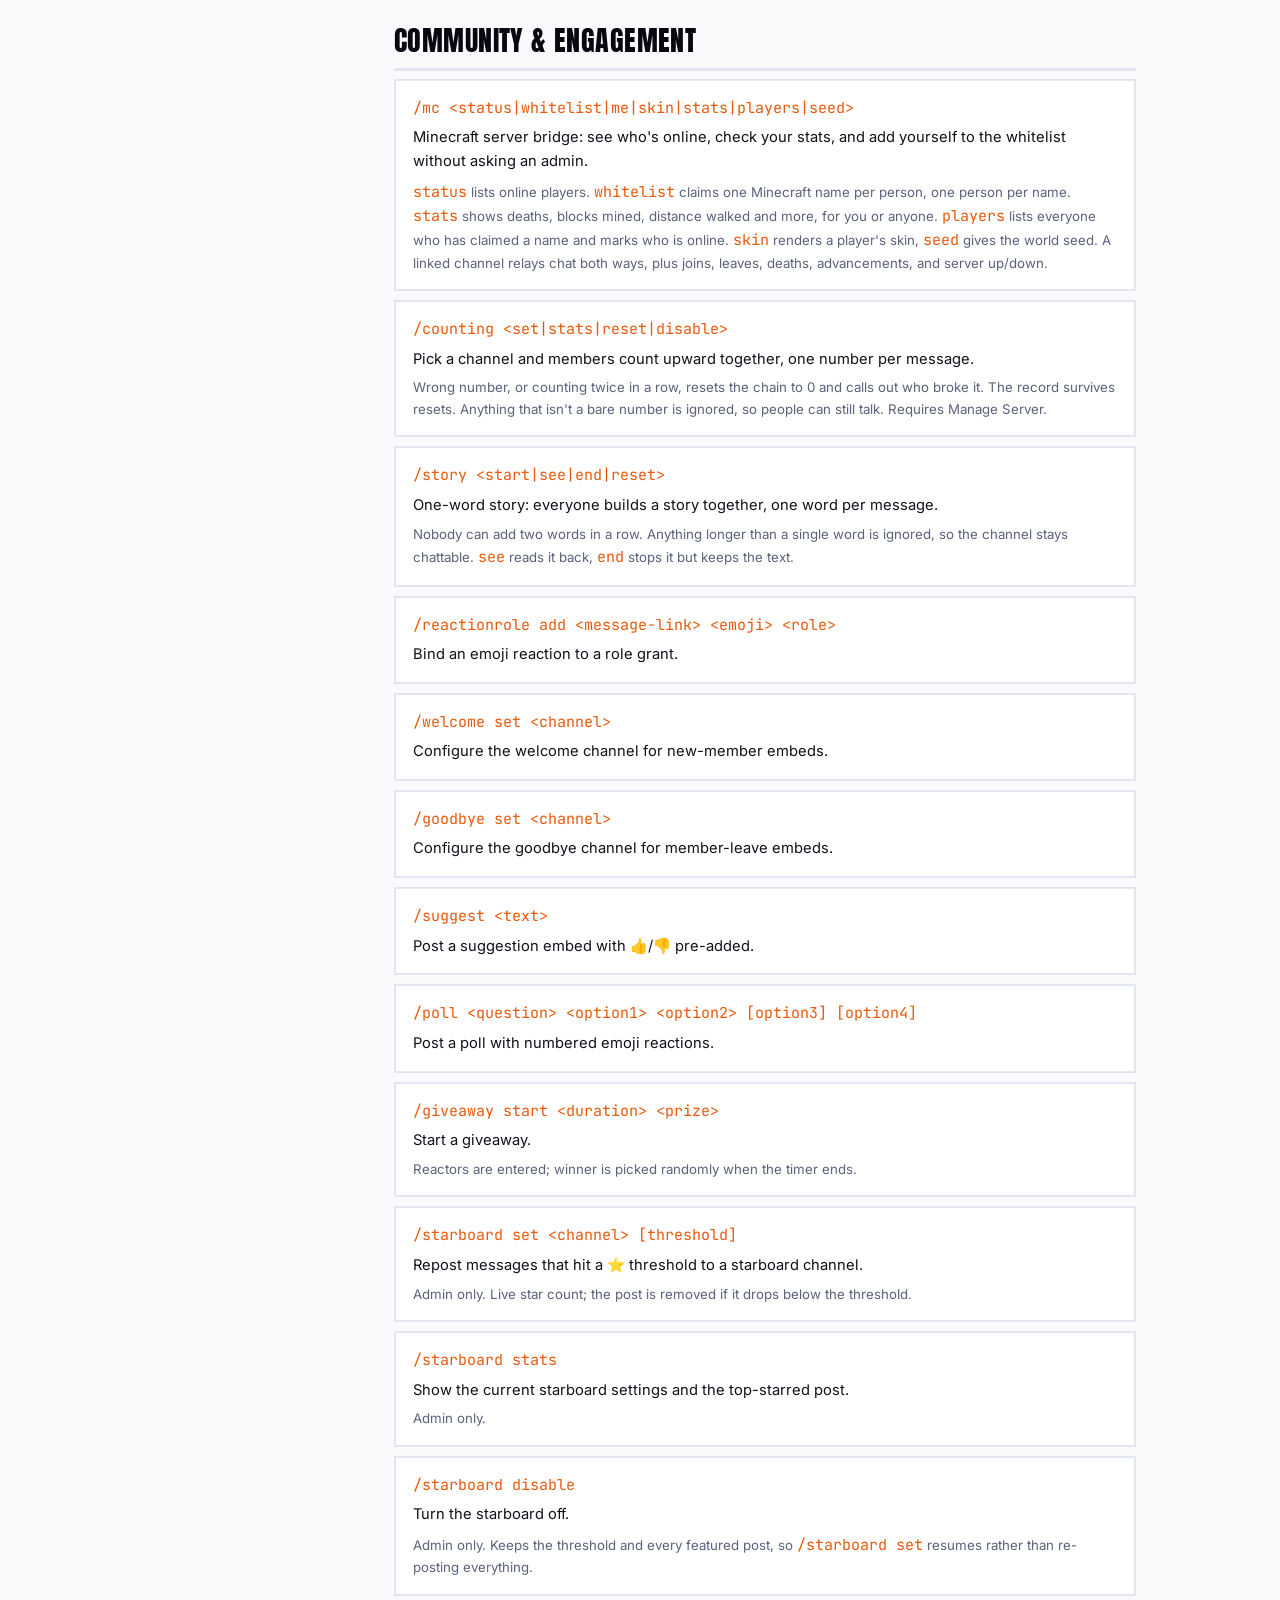
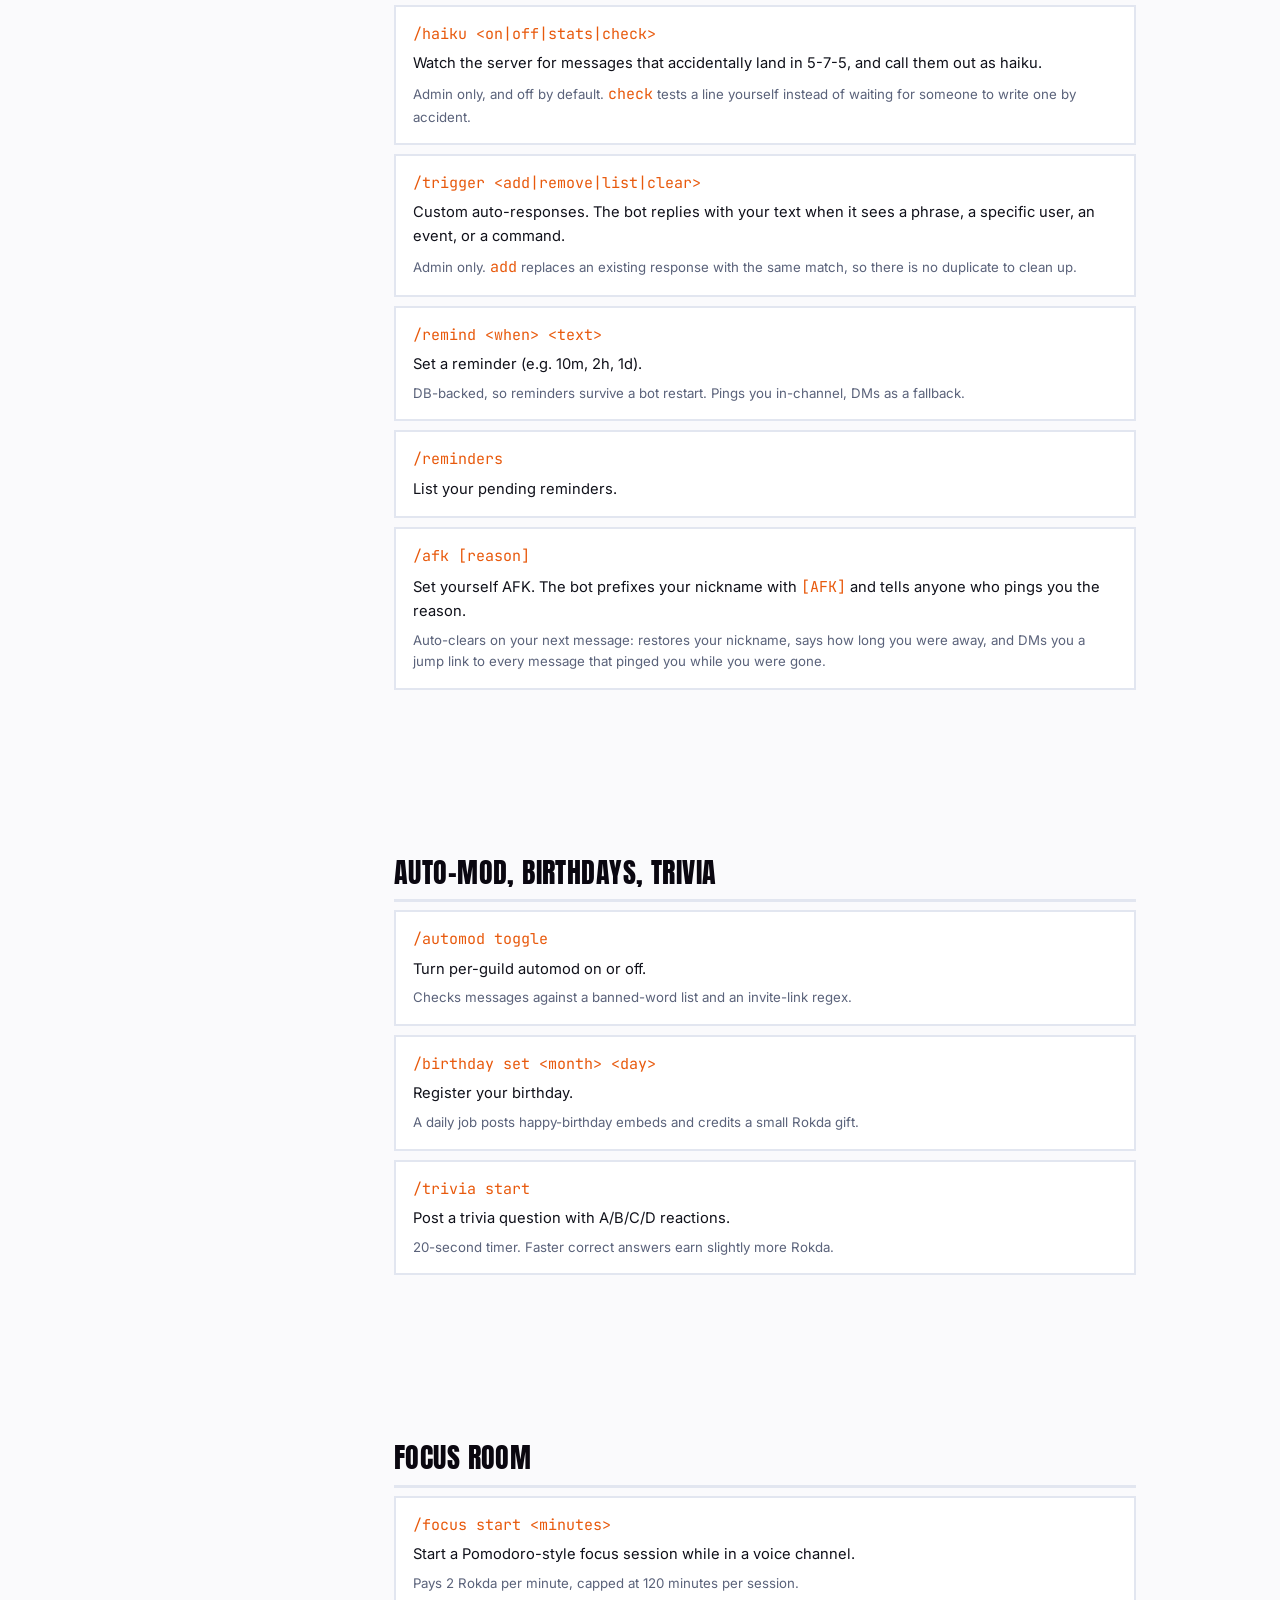
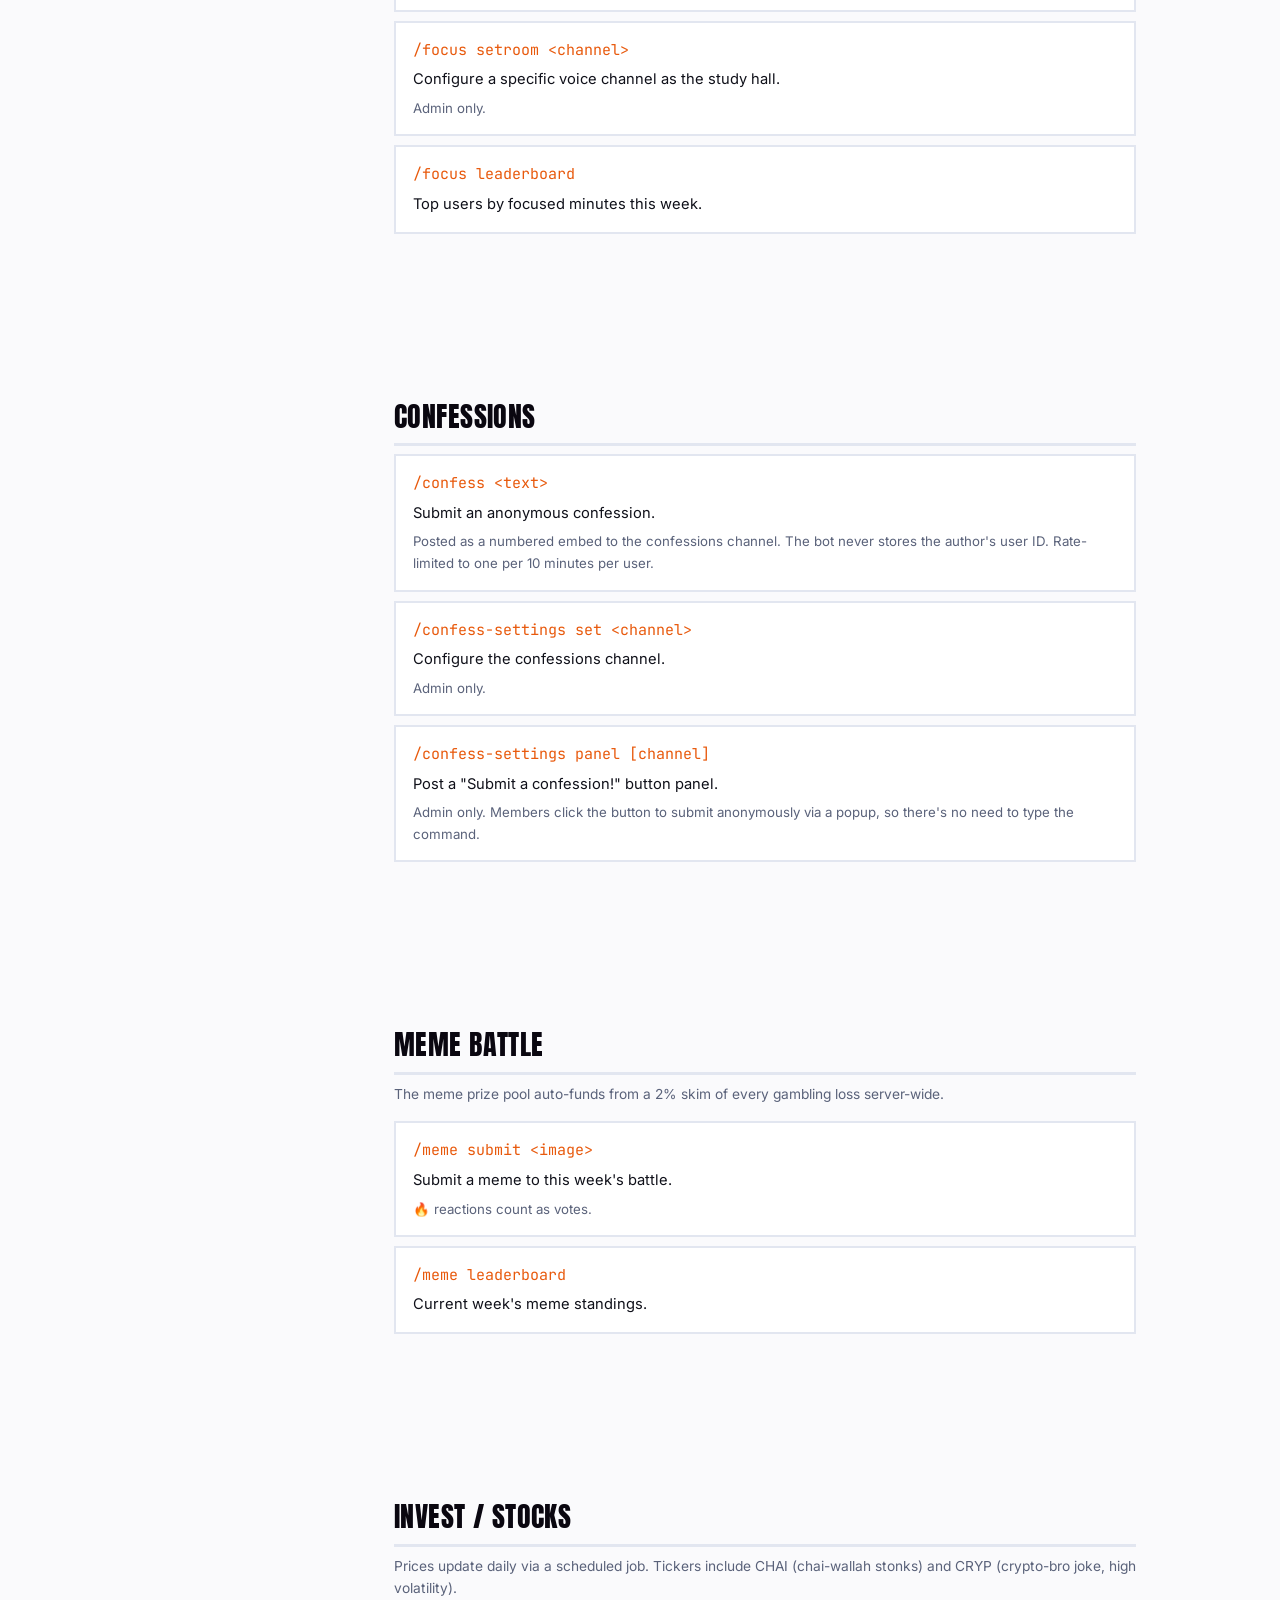
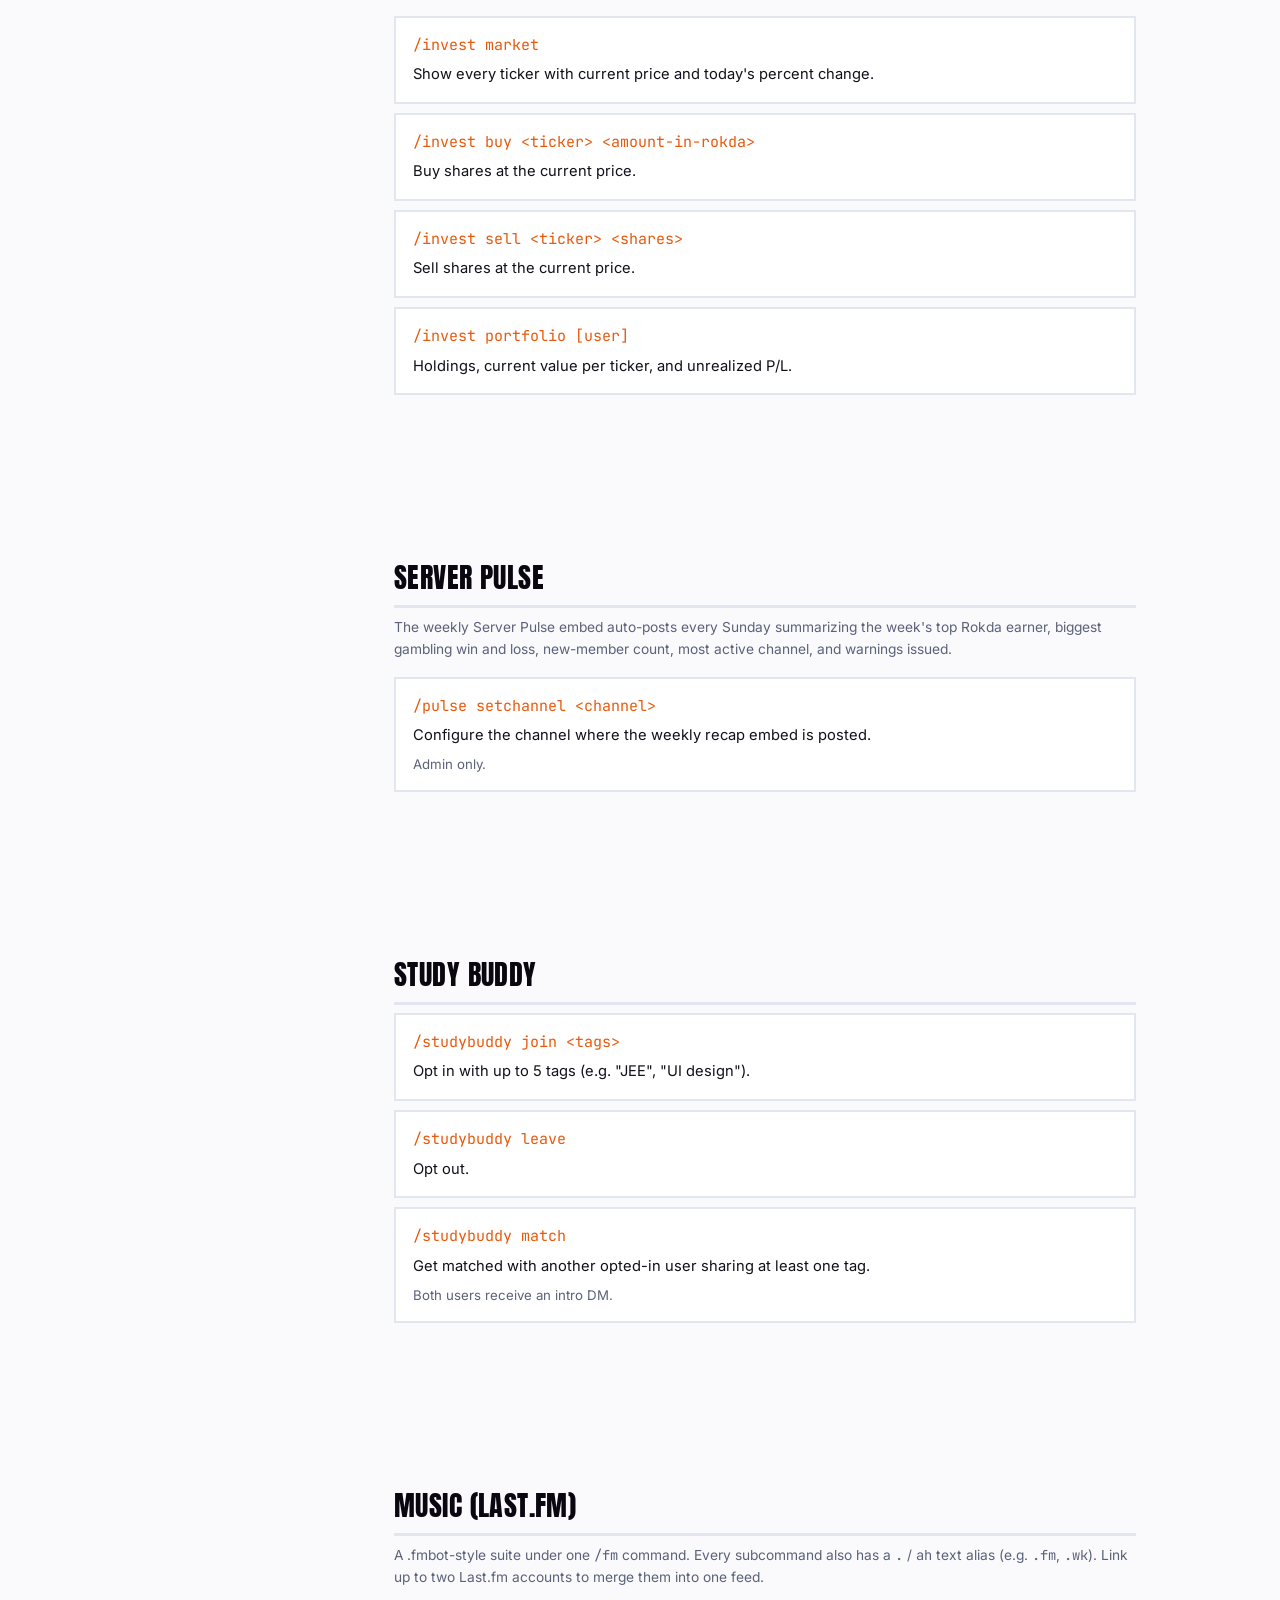
==== commit 091ac139: "feat(website): add minecraft setup page, update headers navigation, redesign light mode to sleek whi" ====
--- a/commands.html
+++ b/commands.html
@@ -46,6 +46,7 @@
         <a href="index.html">Home</a>
         <a href="leaderboard.html">Leaderboard</a>
         <a href="testers.html">Testers</a>
+        <a href="minecraft.html">Minecraft</a>
         <a href="credits.html">Credits</a>
         <a href="https://discord.gg/CcgstekFs9" class="nav-discord">Discord</a>
         <button type="button" class="theme-toggle" id="theme-toggle" aria-label="Toggle light and dark theme" title="Toggle light / dark">
--- a/styles.css
+++ b/styles.css
@@ -2181,39 +2181,39 @@
    into a concrete data-theme before first paint, so there is no flash and no
    media query is needed here. No-JS falls back to the dark default. */
 :root[data-theme="light"] {
-  --ink: #f4efe5;
-  --ink-deep: #e9e2d4;
-  --ink-raise: #fffdf8;
-  --ink-raise-hi: #f5efe4;
-
-  --paper: #251d30;        /* was a light value; now dark ink for headings on light */
-  --paper-dim: #574f63;
-
-  --rule: #e4ddce;
-  --rule-hi: #d0c7b4;
-
-  --text: #241d2e;
-  --text-muted: #6b6377;
-
-  --gold: #b04e1c;         /* deepened ember: 4.6:1 on the ivory, AA on light */
-  --gold-hi: #e0692b;
-  --gold-deep: #9e4419;
-  --vermilion: #c4285e;
-  --marigold: #e0692b;
-  --peacock: #0c4275;
-
-  --gold-rgb: 176, 78, 28;
-  --marigold-rgb: 176, 78, 28;
-  --ember-rgb: 176, 78, 28;
-
-  --shadow-sm: 0 2px 8px rgba(60, 45, 30, 0.08);
-  --shadow-md: 0 8px 24px rgba(60, 45, 30, 0.10);
-  --shadow-lg: 0 16px 44px rgba(60, 45, 30, 0.14);
-  --shadow-gold: 0 0 22px rgba(176, 78, 28, 0.20);
-
-  --header-bg: rgba(255, 253, 248, 0.82);
-  --header-bg-scrolled: rgba(255, 253, 248, 0.94);
-  --offset-ink: rgba(60, 45, 30, 0.16);
+  --ink: #fafafc;
+  --ink-deep: #f0f2f7;
+  --ink-raise: #ffffff;
+  --ink-raise-hi: #f8f9fd;
+
+  --paper: #0a0710;        /* deep purple/night text for headings */
+  --paper-dim: #2a2038;
+
+  --rule: #e2e6f0;
+  --rule-hi: #cbd2e3;
+
+  --text: #10111a;
+  --text-muted: #5a627a;
+
+  --gold: #e8590c;         /* beautiful premium vibrant orange */
+  --gold-hi: #f76707;
+  --gold-deep: #d9480f;
+  --vermilion: #d6336c;    /* vibrant neon pink */
+  --marigold: #f76707;
+  --peacock: #1c7ed6;      /* clean sky blue */
+
+  --gold-rgb: 232, 89, 12;
+  --marigold-rgb: 247, 103, 7;
+  --ember-rgb: 232, 89, 12;
+
+  --shadow-sm: 0 2px 8px rgba(16, 17, 26, 0.04);
+  --shadow-md: 0 8px 24px rgba(16, 17, 26, 0.06);
+  --shadow-lg: 0 16px 44px rgba(16, 17, 26, 0.08);
+  --shadow-gold: 0 0 22px rgba(232, 89, 12, 0.12);
+
+  --header-bg: rgba(250, 250, 252, 0.85);
+  --header-bg-scrolled: rgba(250, 250, 252, 0.96);
+  --offset-ink: rgba(16, 17, 26, 0.08);
 }
 
 /* The neon ferris-wheel rays behind the hero read as glow on dark; on light
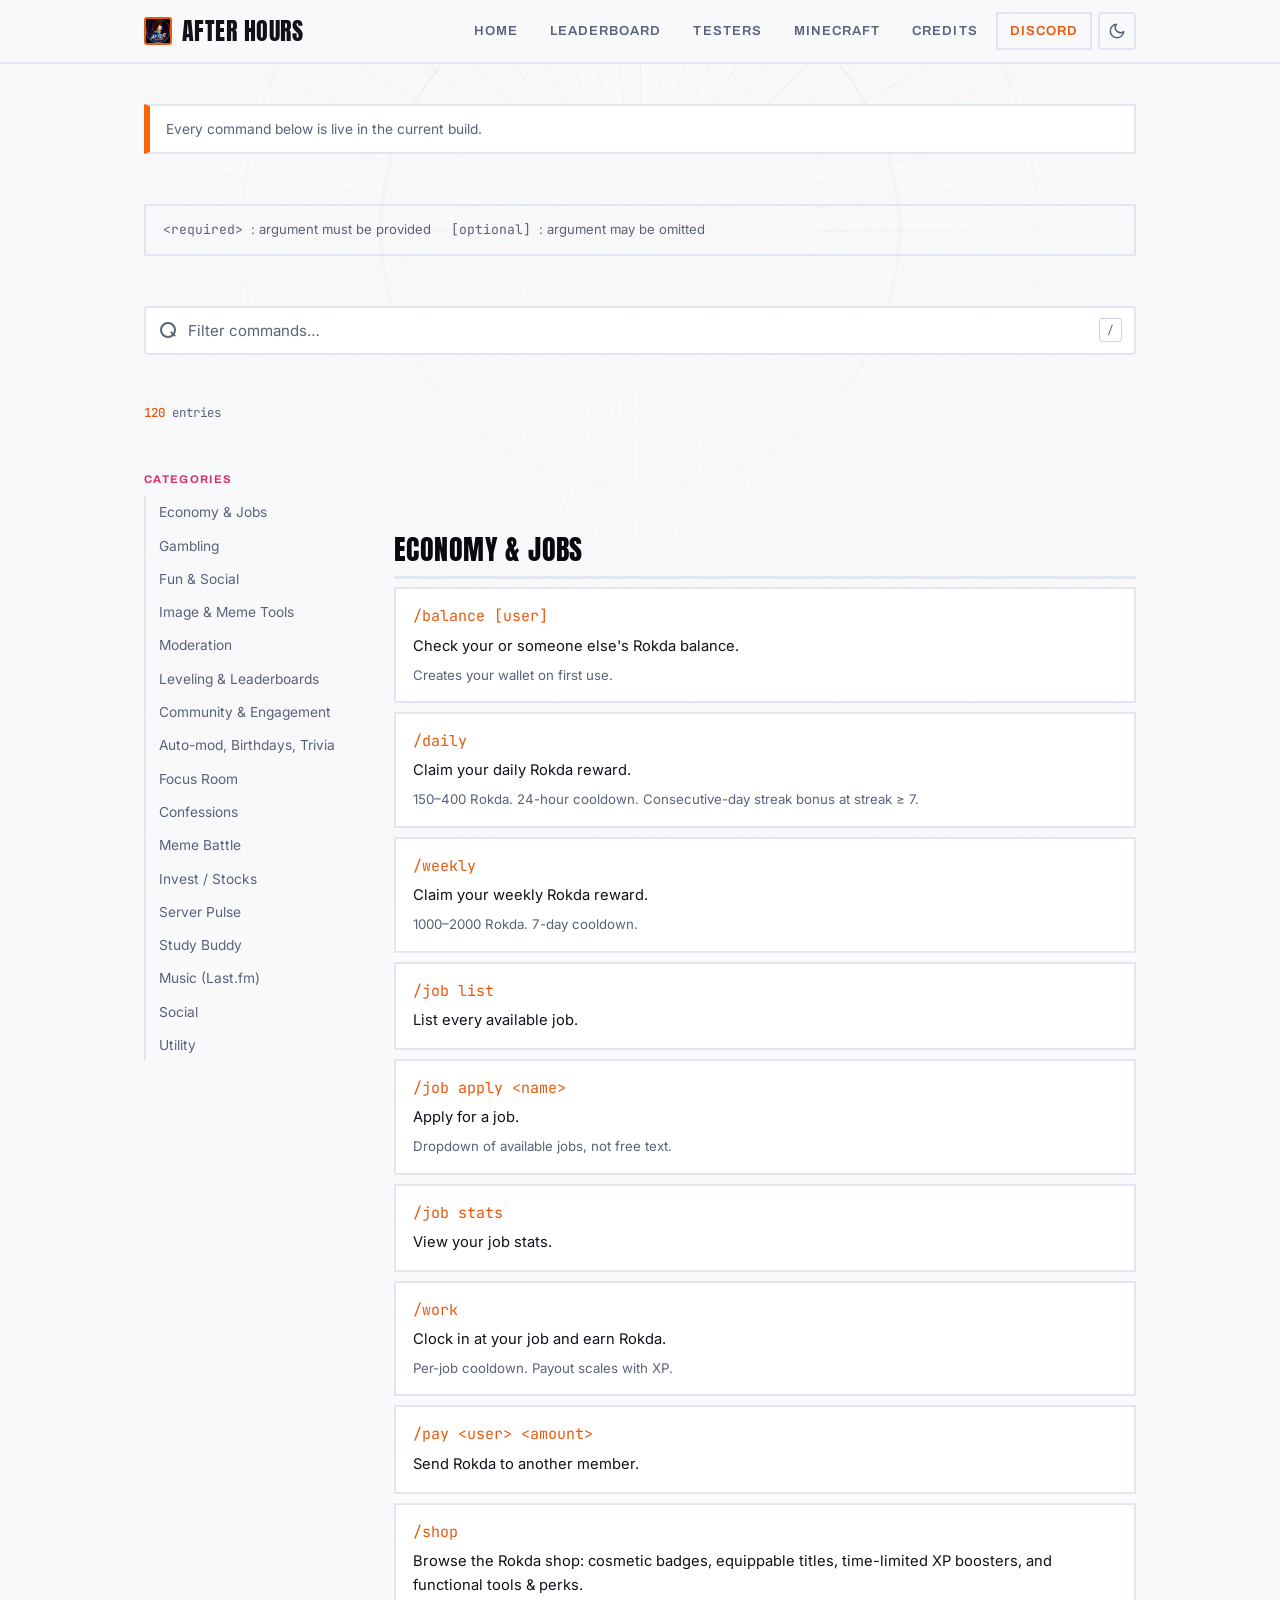
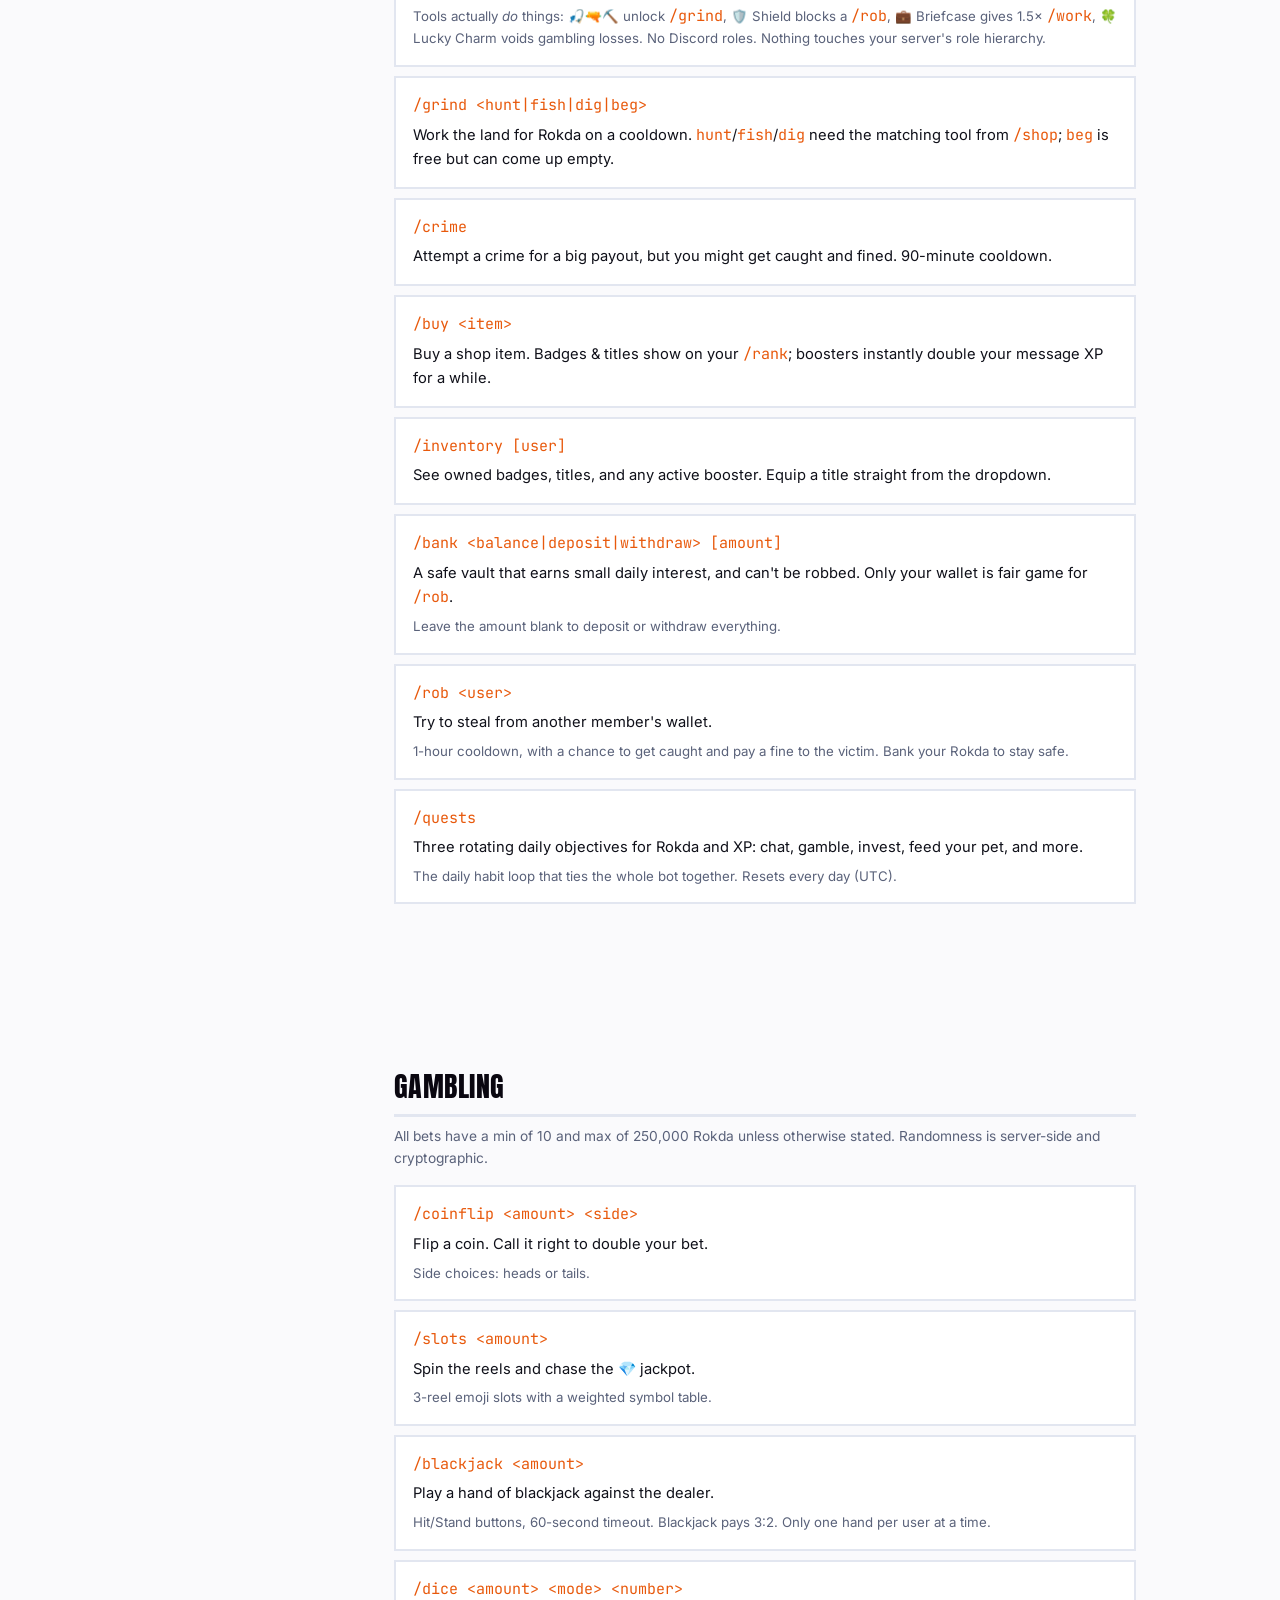
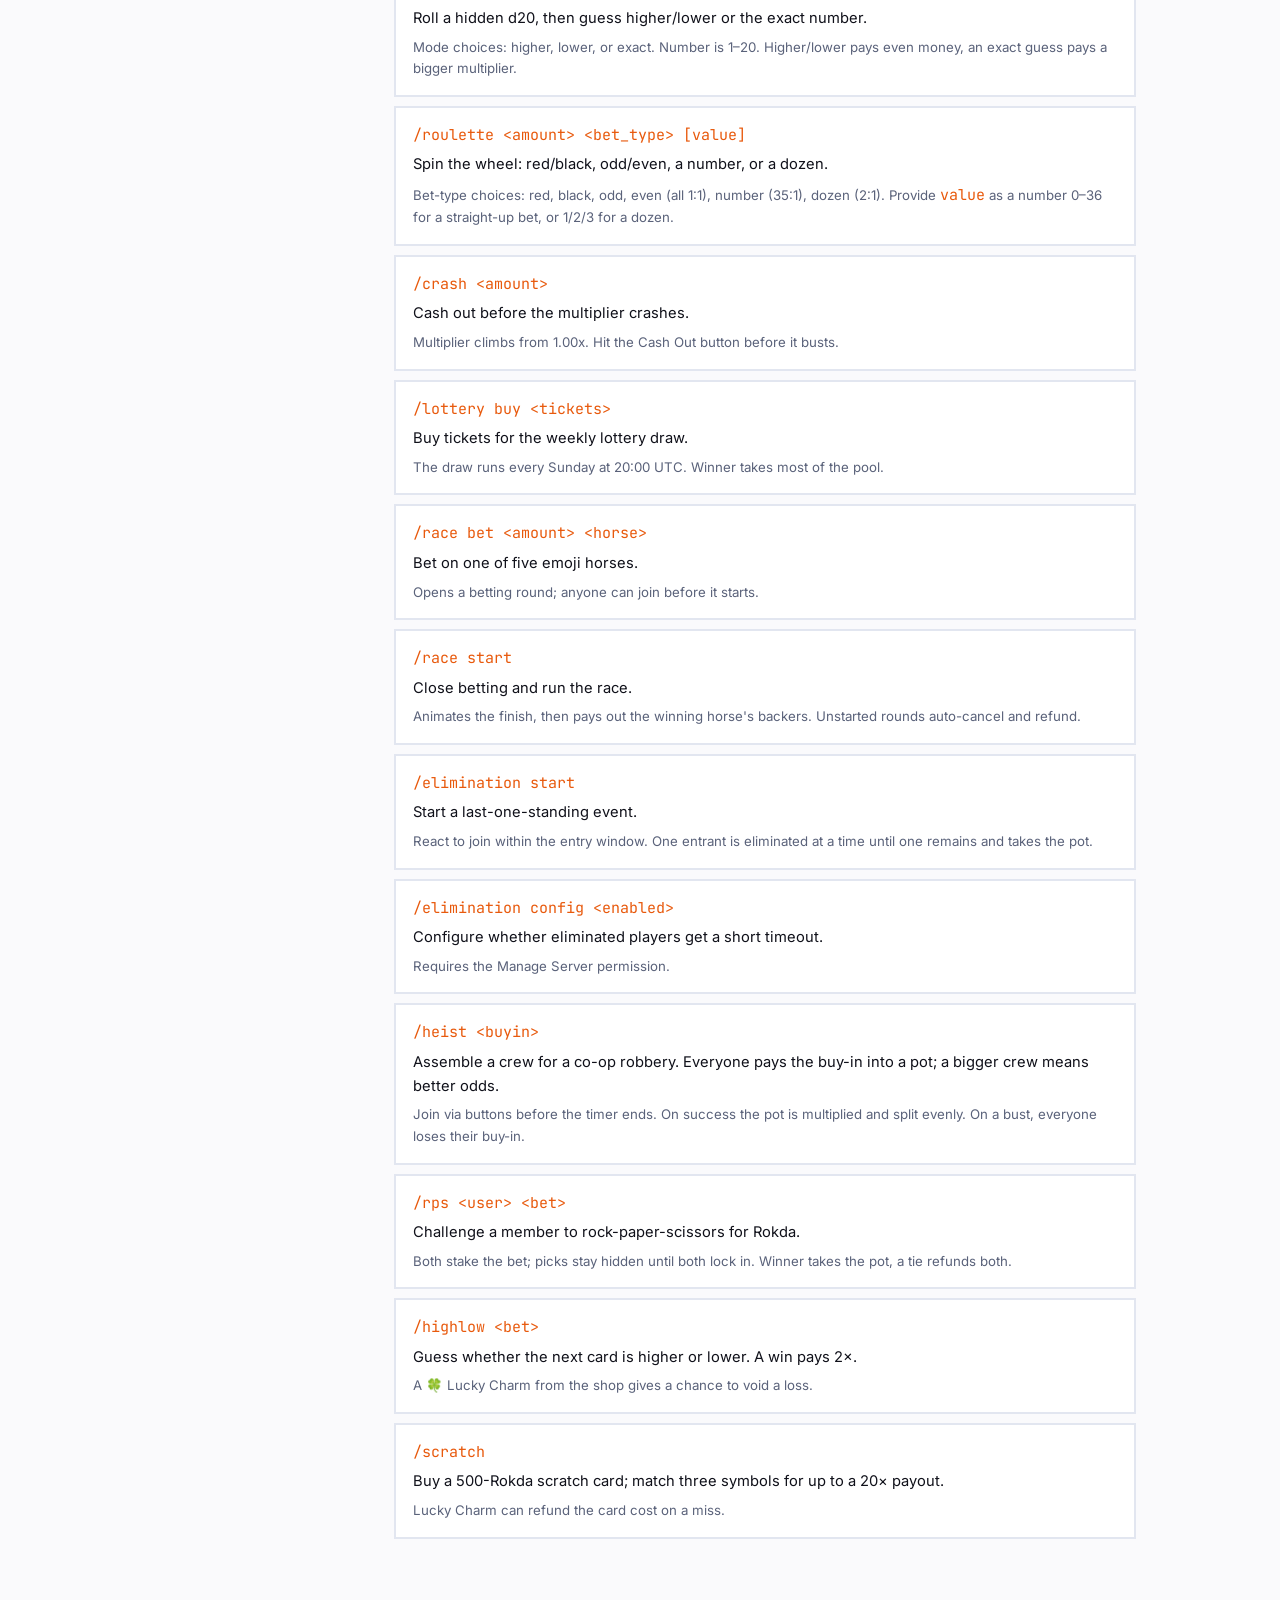
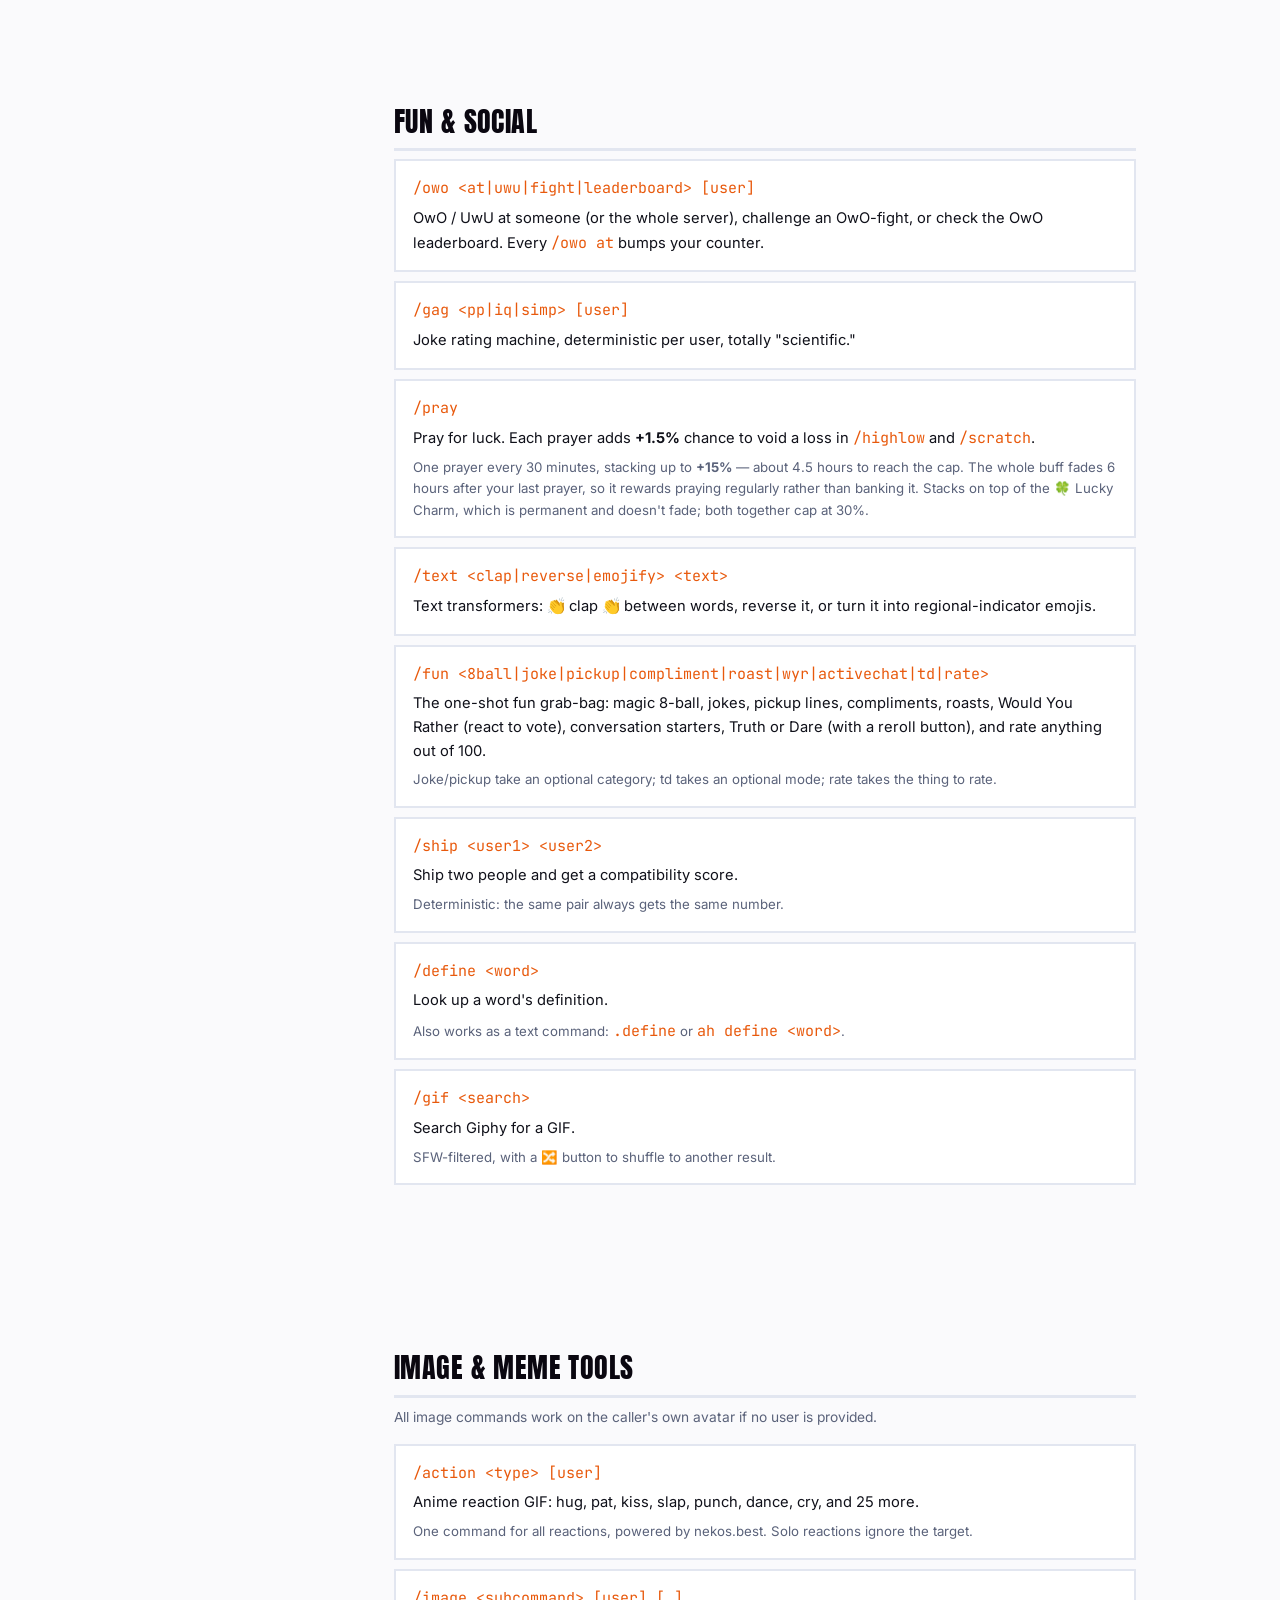
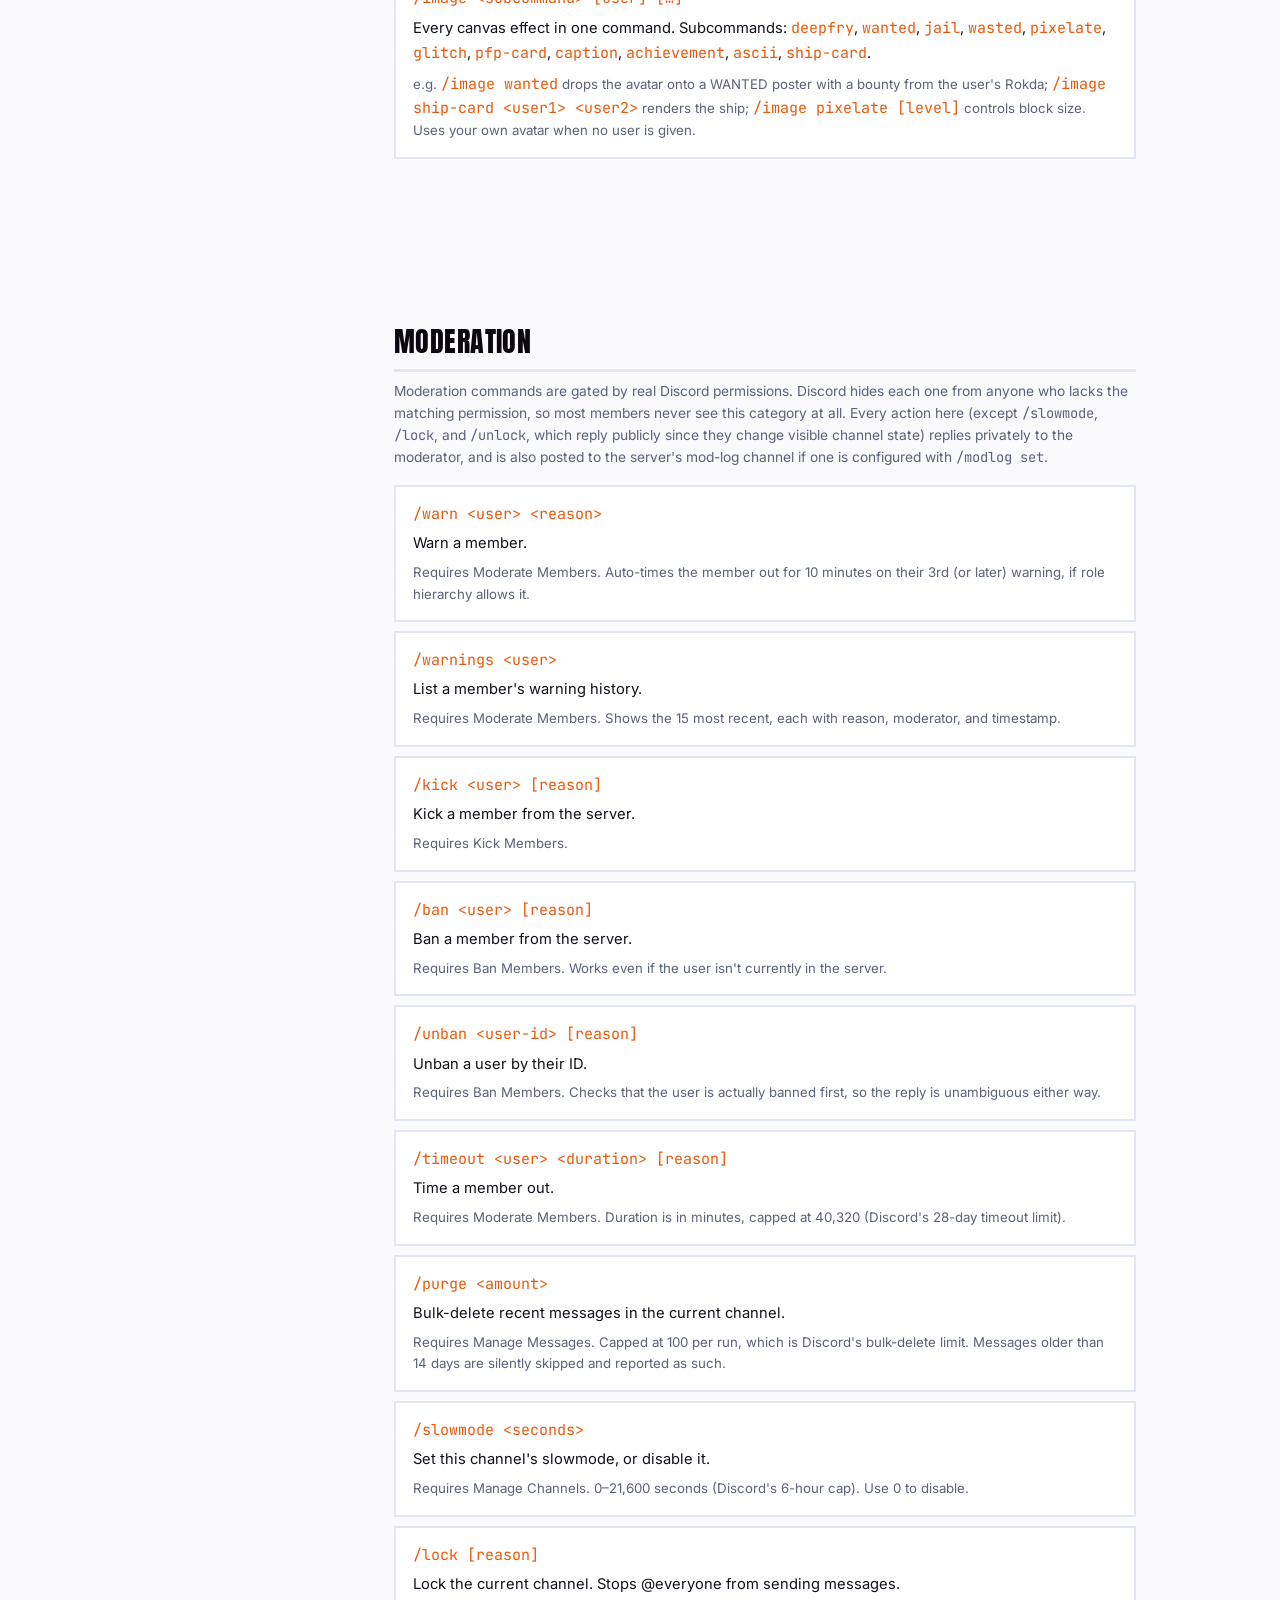
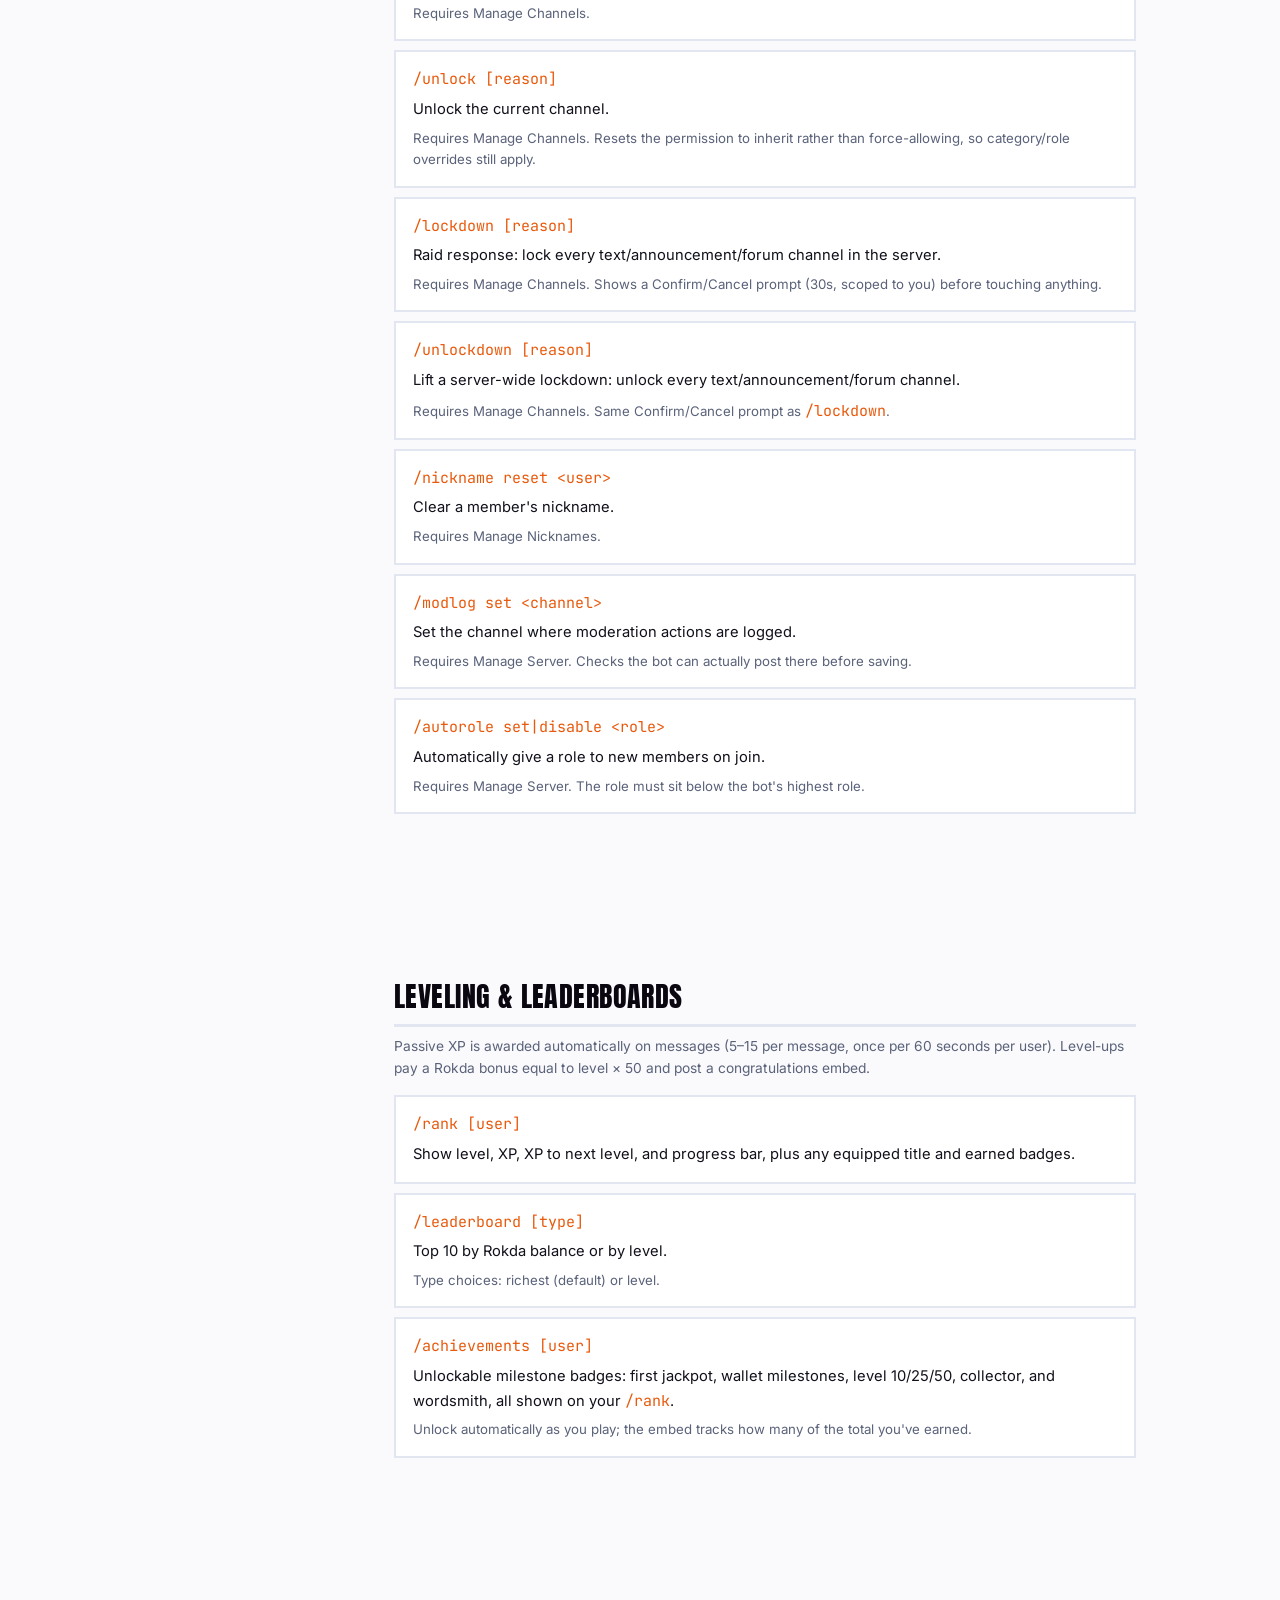
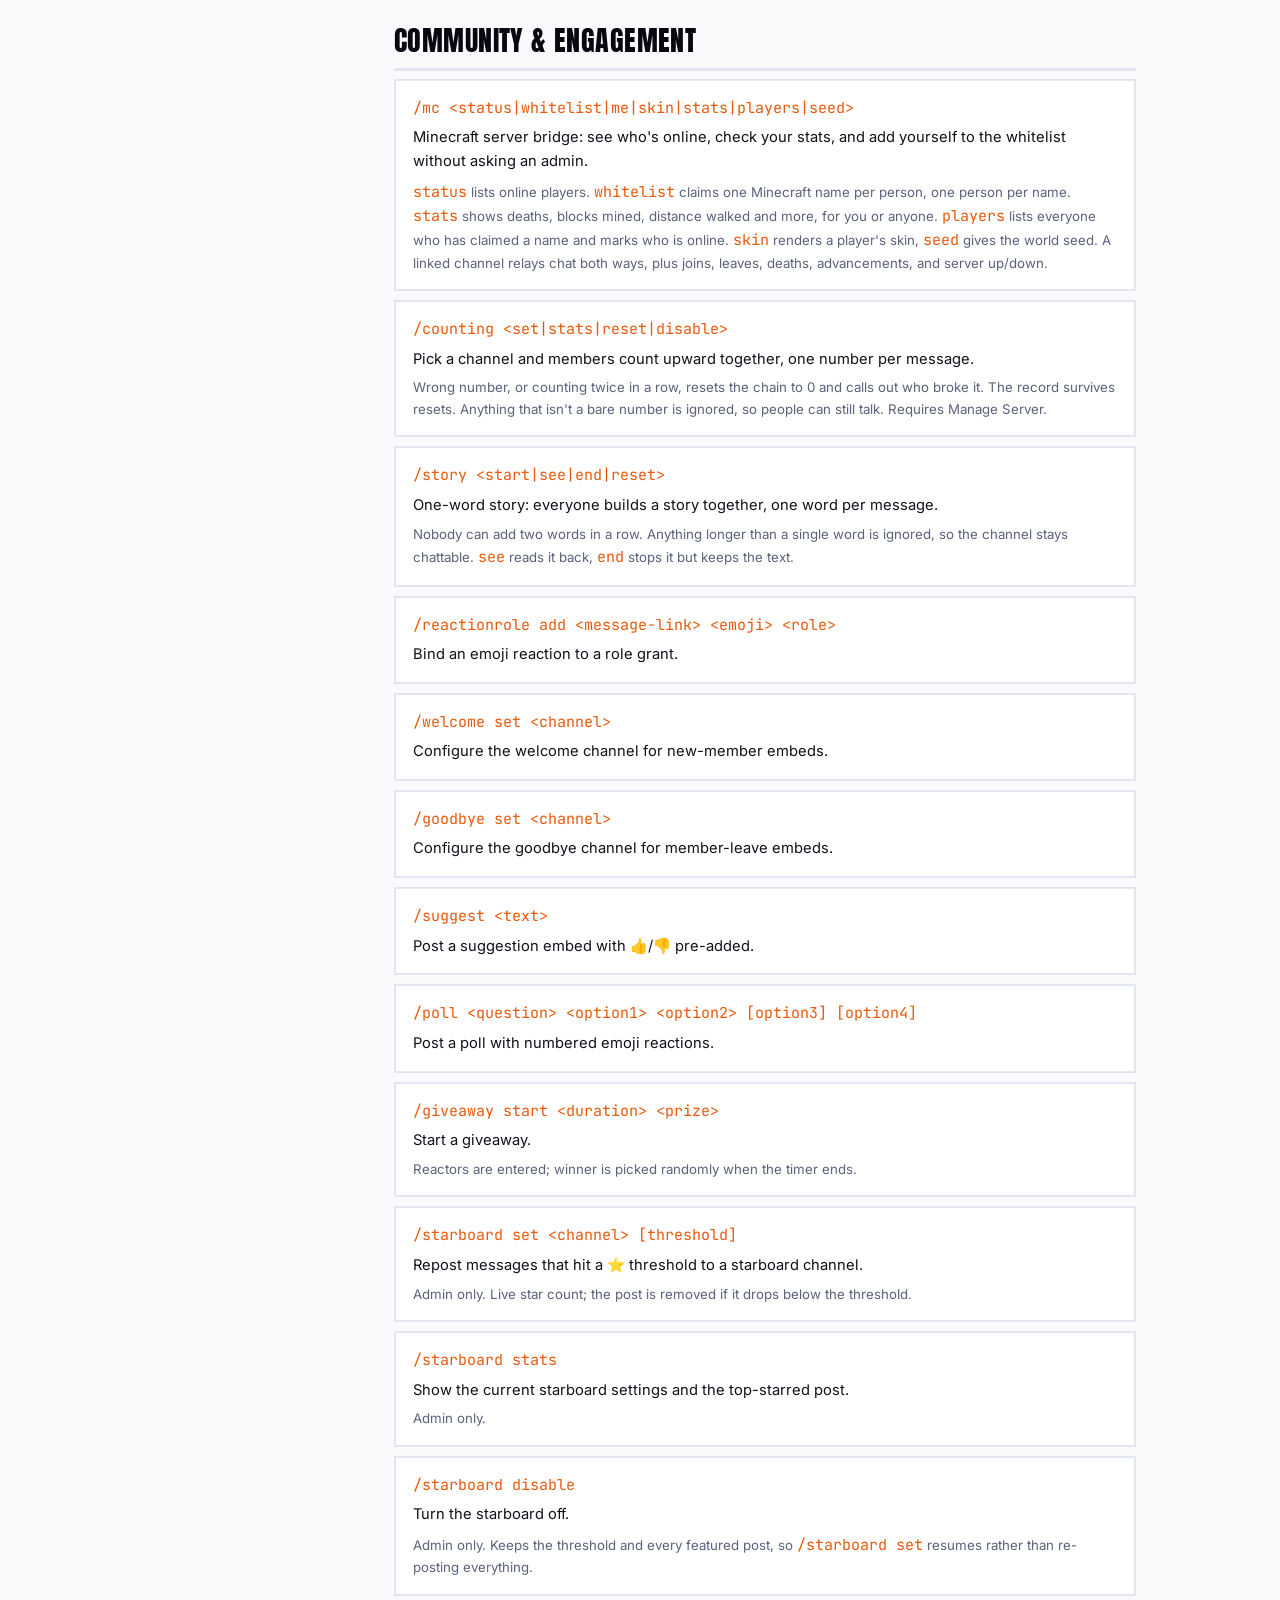
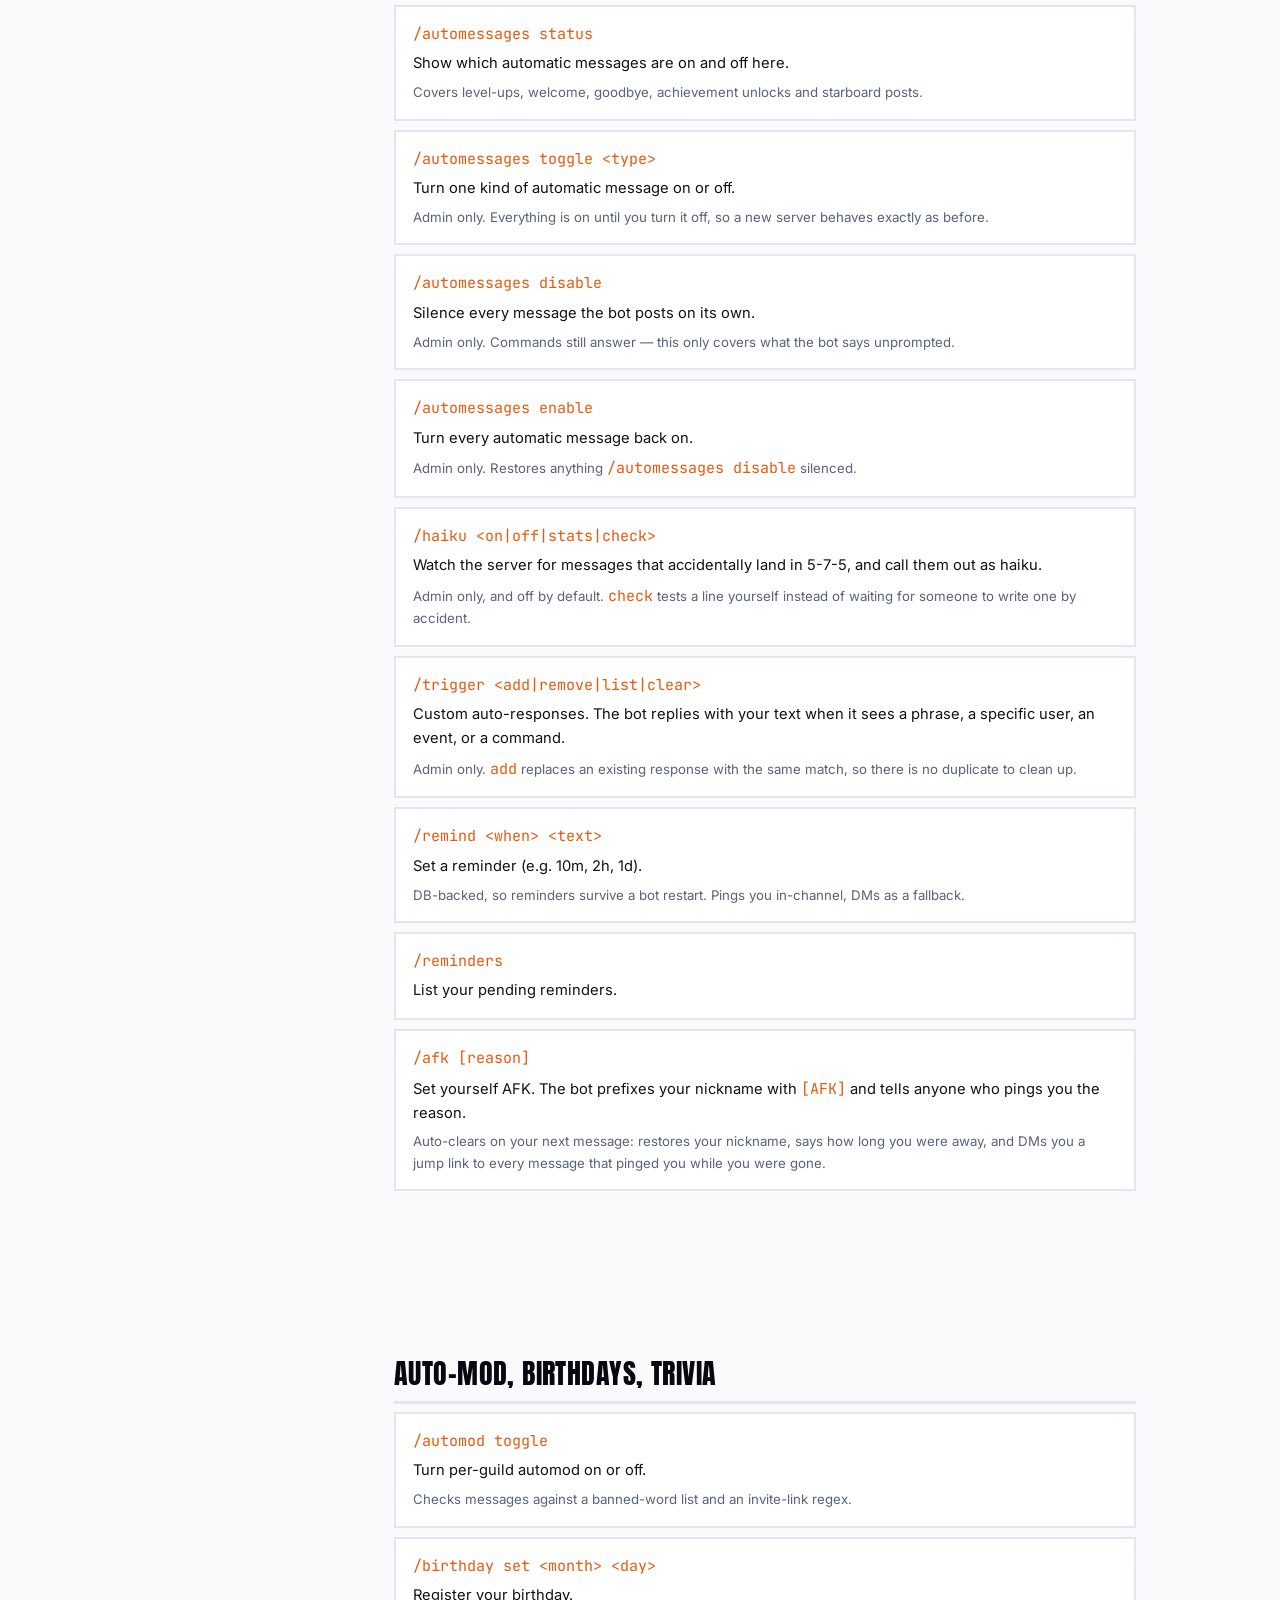
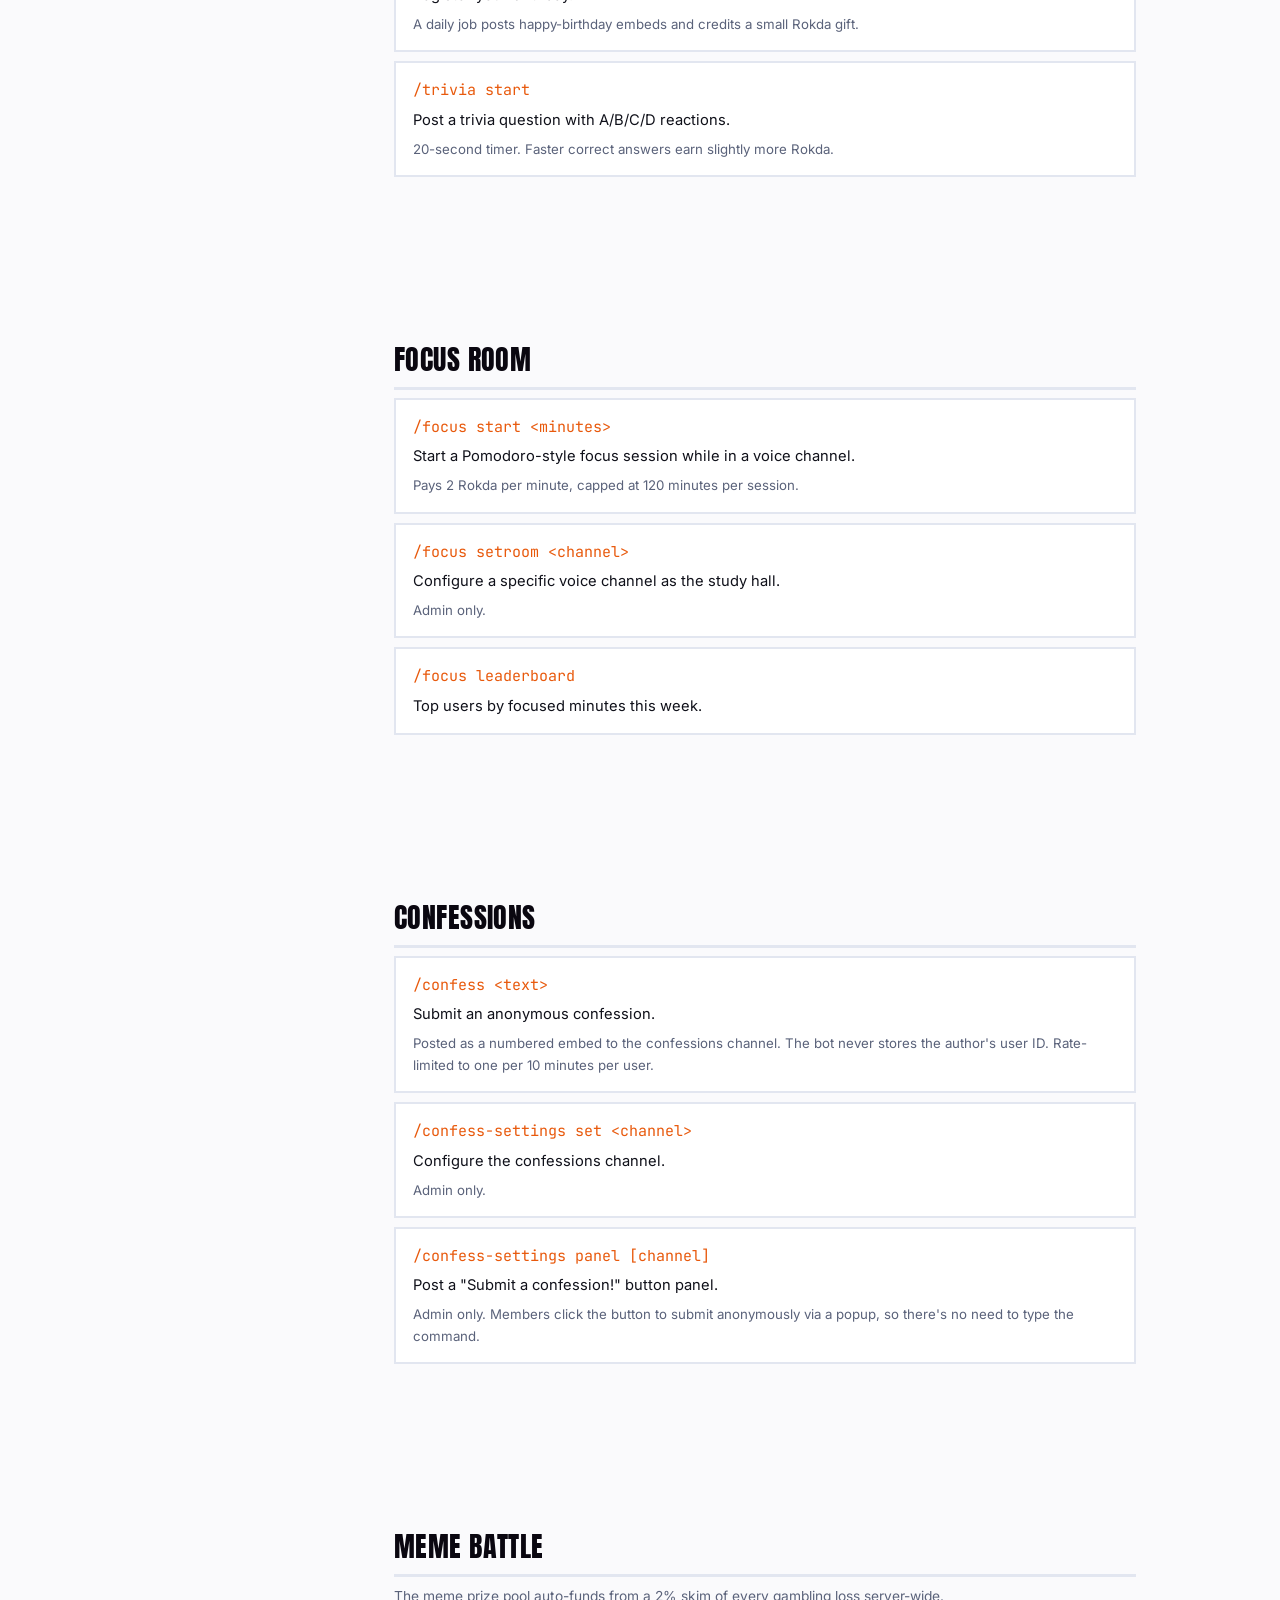
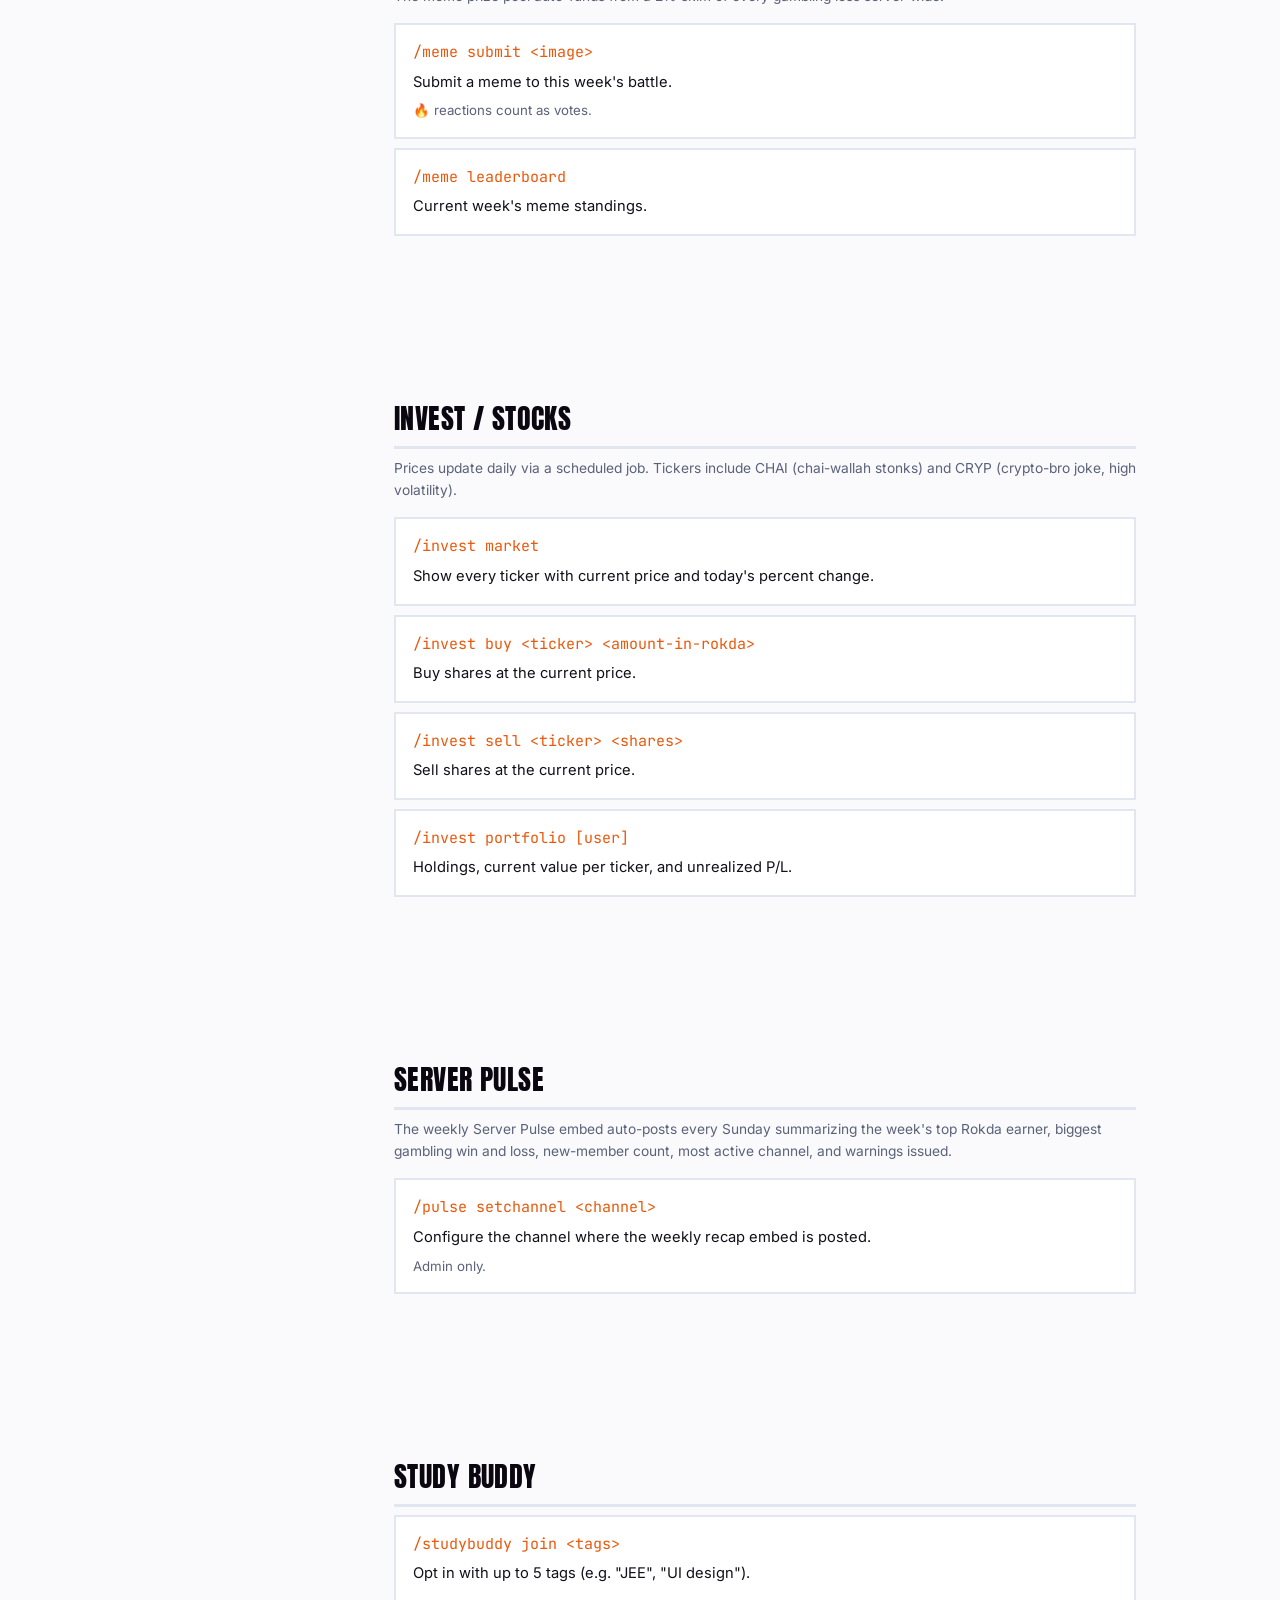
==== commit 8b1460e9: "Add the four commands the site never listed automessages, google, wiki and template have no cards at" ====
--- a/commands.html
+++ b/commands.html
@@ -488,6 +488,26 @@
             <p class="desc">Turn the starboard off.</p>
             <p class="note">Admin only. Keeps the threshold and every featured post, so <code>/starboard set</code> resumes rather than re-posting everything.</p>
           </article>
+          <article class="command-card" data-name="automessages status">
+            <header><code>/automessages status</code></header>
+            <p class="desc">Show which automatic messages are on and off here.</p>
+            <p class="note">Covers level-ups, welcome, goodbye, achievement unlocks and starboard posts.</p>
+          </article>
+          <article class="command-card" data-name="automessages toggle">
+            <header><code>/automessages toggle &lt;type&gt;</code></header>
+            <p class="desc">Turn one kind of automatic message on or off.</p>
+            <p class="note">Admin only. Everything is on until you turn it off, so a new server behaves exactly as before.</p>
+          </article>
+          <article class="command-card" data-name="automessages disable">
+            <header><code>/automessages disable</code></header>
+            <p class="desc">Silence every message the bot posts on its own.</p>
+            <p class="note">Admin only. Commands still answer — this only covers what the bot says unprompted.</p>
+          </article>
+          <article class="command-card" data-name="automessages enable">
+            <header><code>/automessages enable</code></header>
+            <p class="desc">Turn every automatic message back on.</p>
+            <p class="note">Admin only. Restores anything <code>/automessages disable</code> silenced.</p>
+          </article>
           <article class="command-card" data-name="haiku">
             <header><code>/haiku &lt;on|off|stats|check&gt;</code></header>
             <p class="desc">Watch the server for messages that accidentally land in 5-7-5, and call them out as haiku.</p>
@@ -743,6 +763,24 @@
           <article class="command-card" data-name="serverinfo">
             <header><code>/serverinfo</code></header>
             <p class="desc">Stats about the current server.</p>
+          </article>
+          <article class="command-card" data-name="google">
+            <header><code>/google &lt;query&gt;</code></header>
+            <p class="desc">Search Google without leaving Discord.</p>
+          </article>
+          <article class="command-card" data-name="wiki">
+            <header><code>/wiki &lt;query&gt;</code></header>
+            <p class="desc">Look a topic up on Wikipedia.</p>
+          </article>
+          <article class="command-card" data-name="template save">
+            <header><code>/template save</code></header>
+            <p class="desc">Save this server's roles, channels, permissions and emojis, and get a code back.</p>
+            <p class="note">Admin only. The code looks like <code>AH-XXXXXX</code>.</p>
+          </article>
+          <article class="command-card" data-name="template import">
+            <header><code>/template import &lt;code&gt; [clear]</code></header>
+            <p class="desc">Rebuild a saved layout in this server from its code.</p>
+            <p class="note">Admin only. <code>clear</code> deletes every existing channel and role first, and cannot be undone. The bot's own role has to sit above any role it recreates, or that role is skipped.</p>
           </article>
         </div>
       </section>
--- a/styles.css
+++ b/styles.css
@@ -2041,49 +2041,52 @@
    of place. :focus-within carries it for keyboard and touch, where :hover
    either never fires or sticks. */
 
-.board-row.has-stats { position: relative; cursor: help; }
+.board-row.has-stats { flex-wrap: wrap; row-gap: 0; cursor: help; }
 
 .board-stats {
-  position: absolute;
-  top: calc(100% - 6px);
-  left: 44px;
-  right: 12px;
-  z-index: 20;
+  flex-basis: 100%;
+  width: 100%;
   display: grid;
   grid-template-columns: repeat(auto-fit, minmax(148px, 1fr));
   gap: 6px 18px;
-  padding: 12px 14px;
-  border: 2px solid var(--rule);
-  background: var(--ink-raise);
-  box-shadow: var(--shadow-md);
+  padding: 0 14px;
+  margin-top: 0;
+  max-height: 0;
+  overflow: hidden;
+  border: 0 solid var(--rule);
+  background: var(--ink-deep);
   font-size: 0.78rem;
-  /* visibility, not display:none — display cannot transition, and a panel that
-     snaps in on every accidental pointer cross is worse than no panel. */
-  visibility: hidden;
-  opacity: 0;
-  transition: opacity 0.12s ease;
+  transition: max-height 0.18s ease, padding 0.18s ease, margin 0.18s ease;
 }
 
 .board-row.has-stats:hover .board-stats,
 .board-row.has-stats:focus-within .board-stats {
-  visibility: visible;
-  opacity: 1;
+  max-height: 420px;
+  padding: 12px 14px;
+  margin-top: 10px;
+  border-width: 2px;
 }
 
 .board-stat {
   display: flex;
+  flex-wrap: wrap;
   justify-content: space-between;
-  gap: 10px;
+  gap: 0 10px;
+  min-width: 0;
   font-family: var(--font-mono);
   color: var(--gold);
-  white-space: nowrap;
-}
+}
+
+.board-stat b,
+.board-stat i { white-space: nowrap; }
 
 .board-stat b {
   font-family: var(--font-body, inherit);
   font-weight: 600;
   color: var(--text-muted);
 }
+
+.board-stat i { font-style: normal; }
 
 /* The panel is an auto-fit grid, so this has to span every column or it lands
    in a single cell beside a stat and reads as one. */
@@ -2098,19 +2101,8 @@
   white-space: normal;
 }
 
-/* The last rows would open a panel below the fold, so they flip upwards.
-   :not(:nth-child(-n+3)) is what stops a SHORT board flipping everything: on a
-   three-row board every row is also one of the last three, so row 1 flipped up
-   and covered the tabs above it. A row has to be near the bottom AND not near
-   the top to earn the flip. */
-.board-row.has-stats:nth-last-child(-n + 3):not(:nth-child(-n + 3)) .board-stats {
-  top: auto;
-  bottom: calc(100% - 6px);
-}
-
 @media (max-width: 700px) {
   .board-stats {
-    left: 12px;
     grid-template-columns: repeat(2, 1fr);
     font-size: 0.72rem;
   }
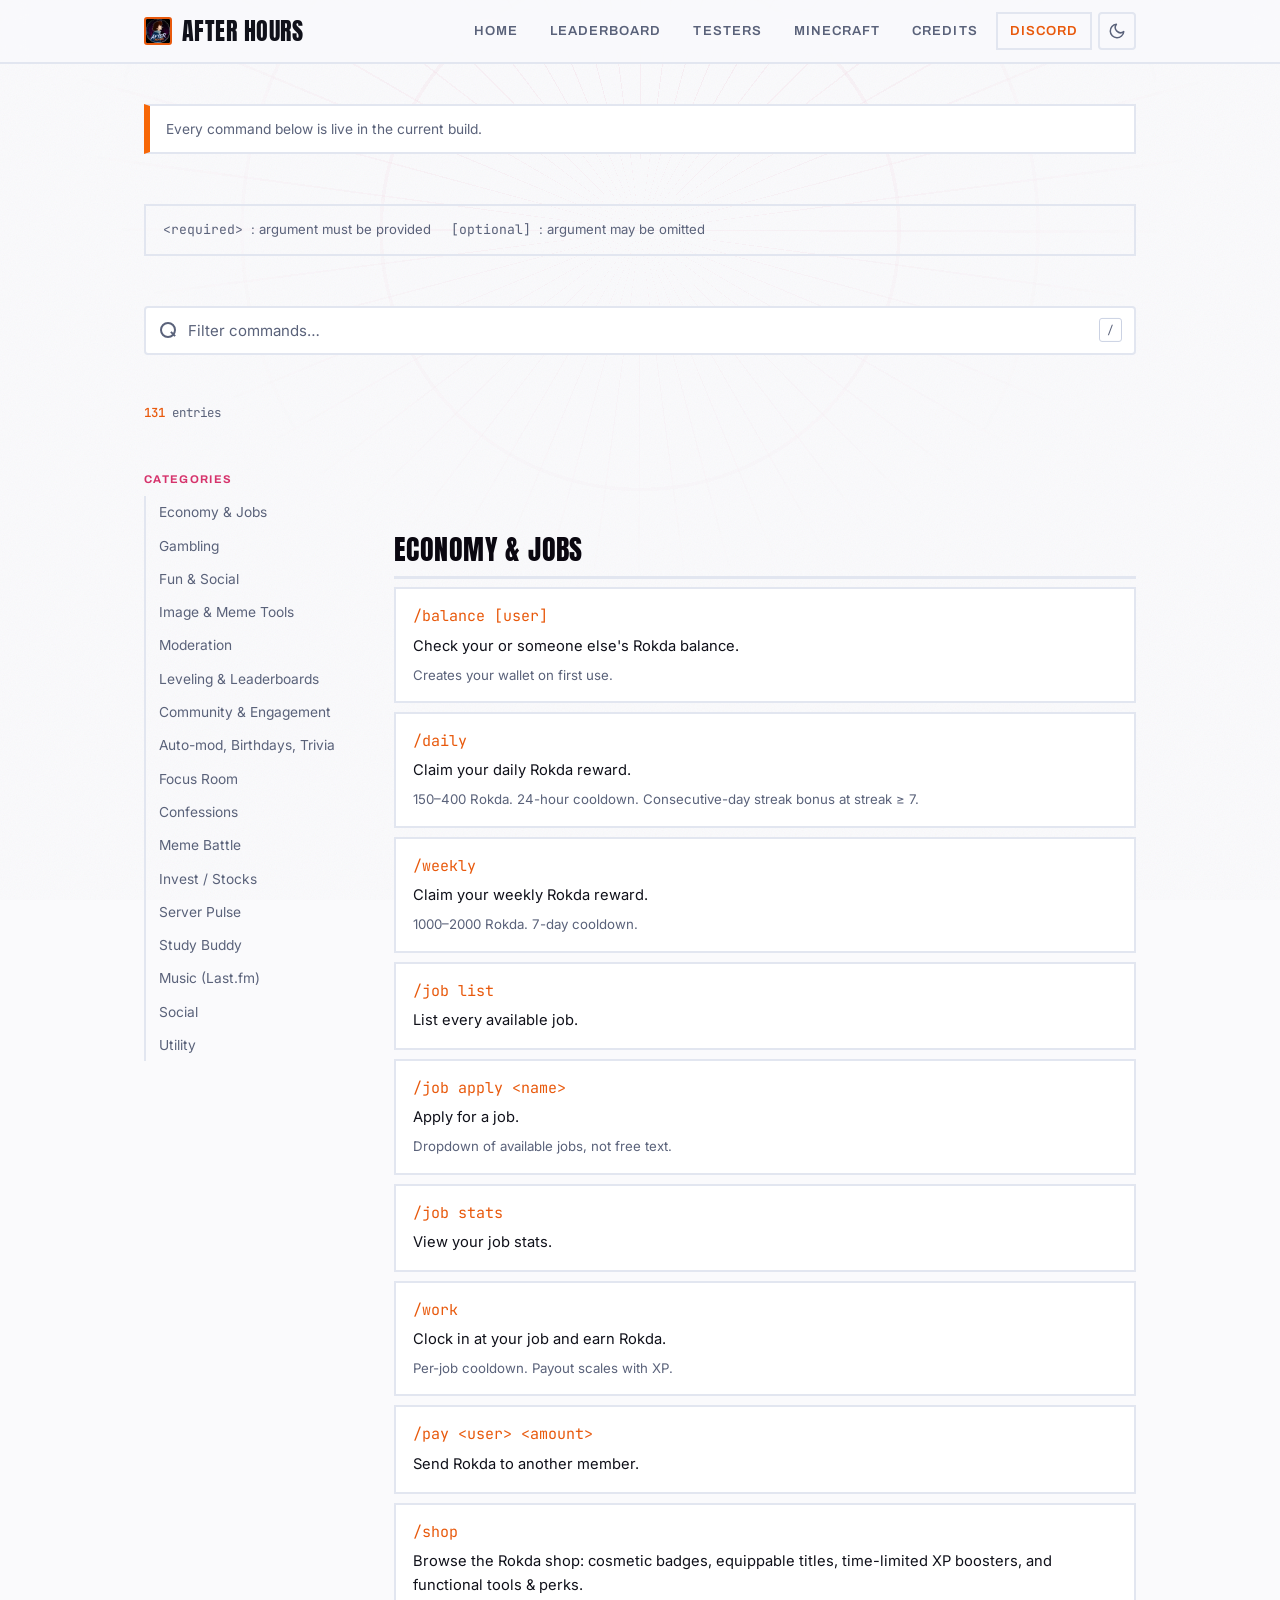
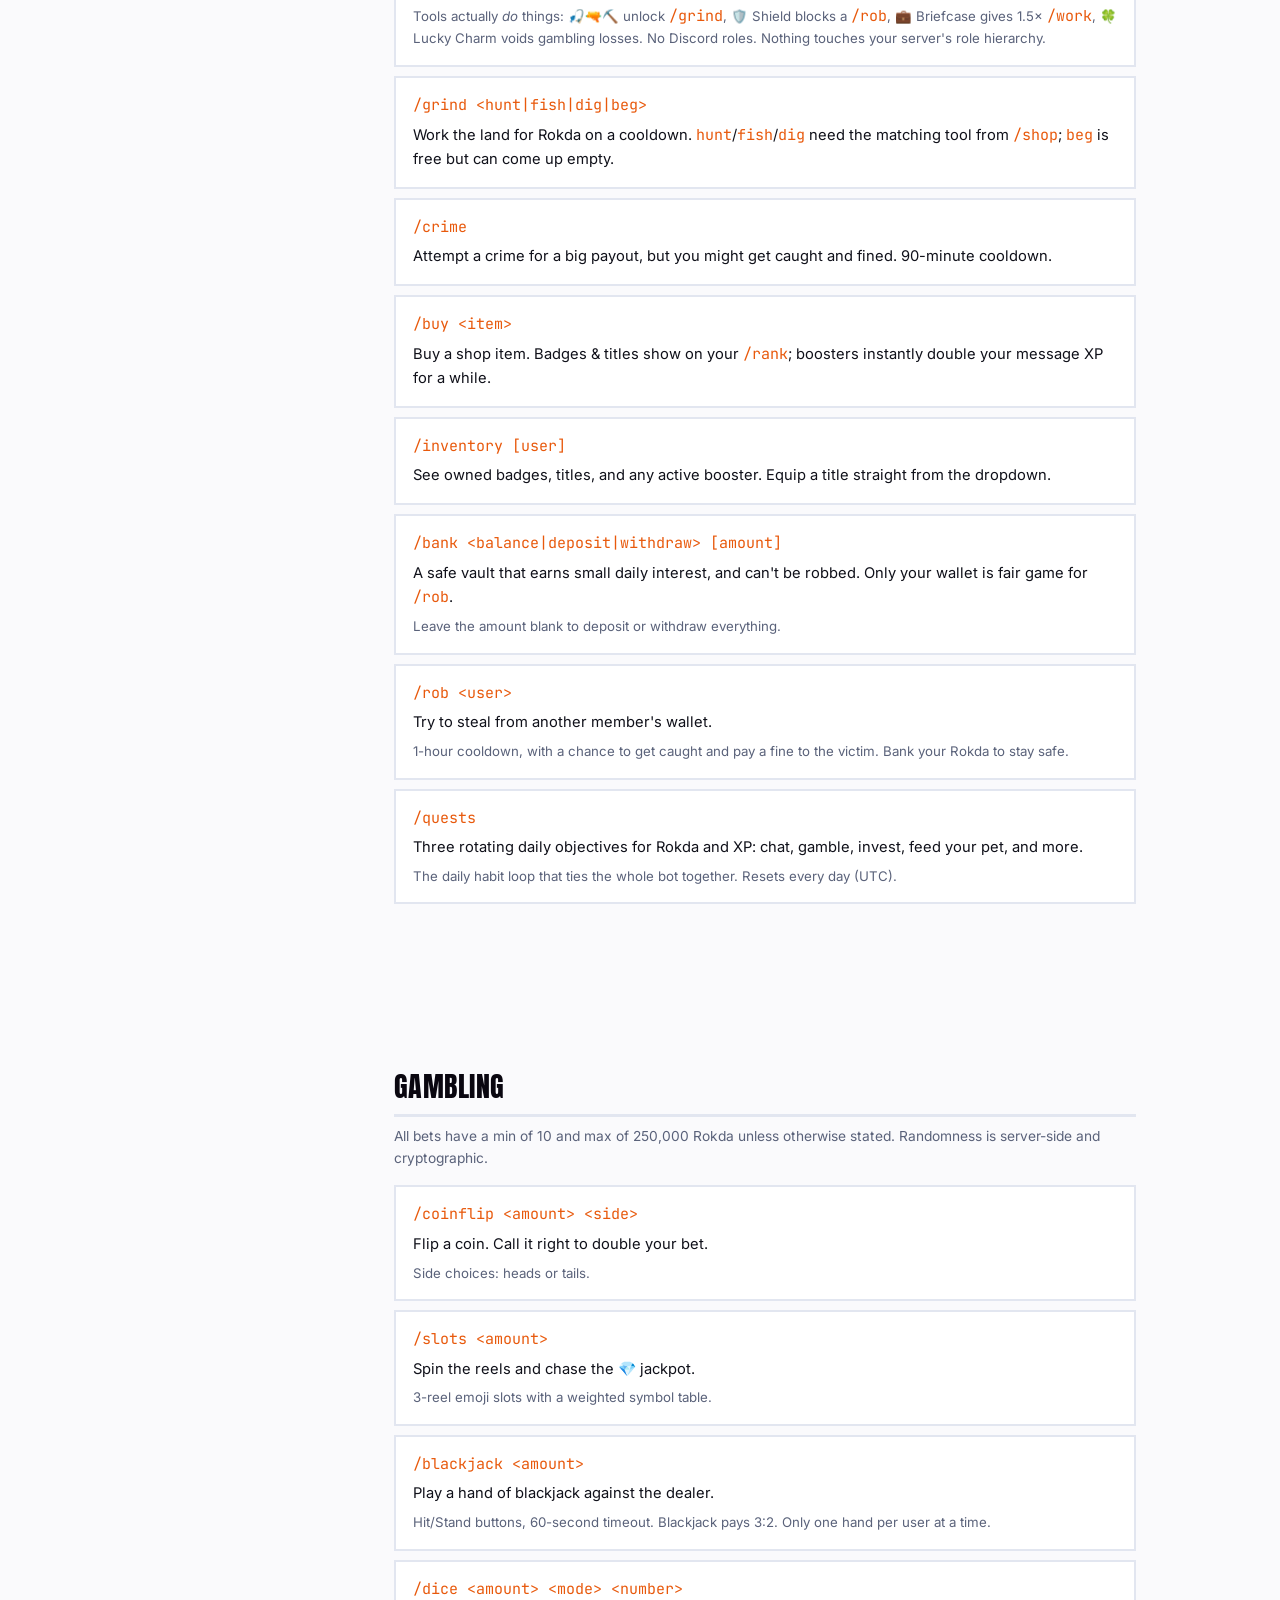
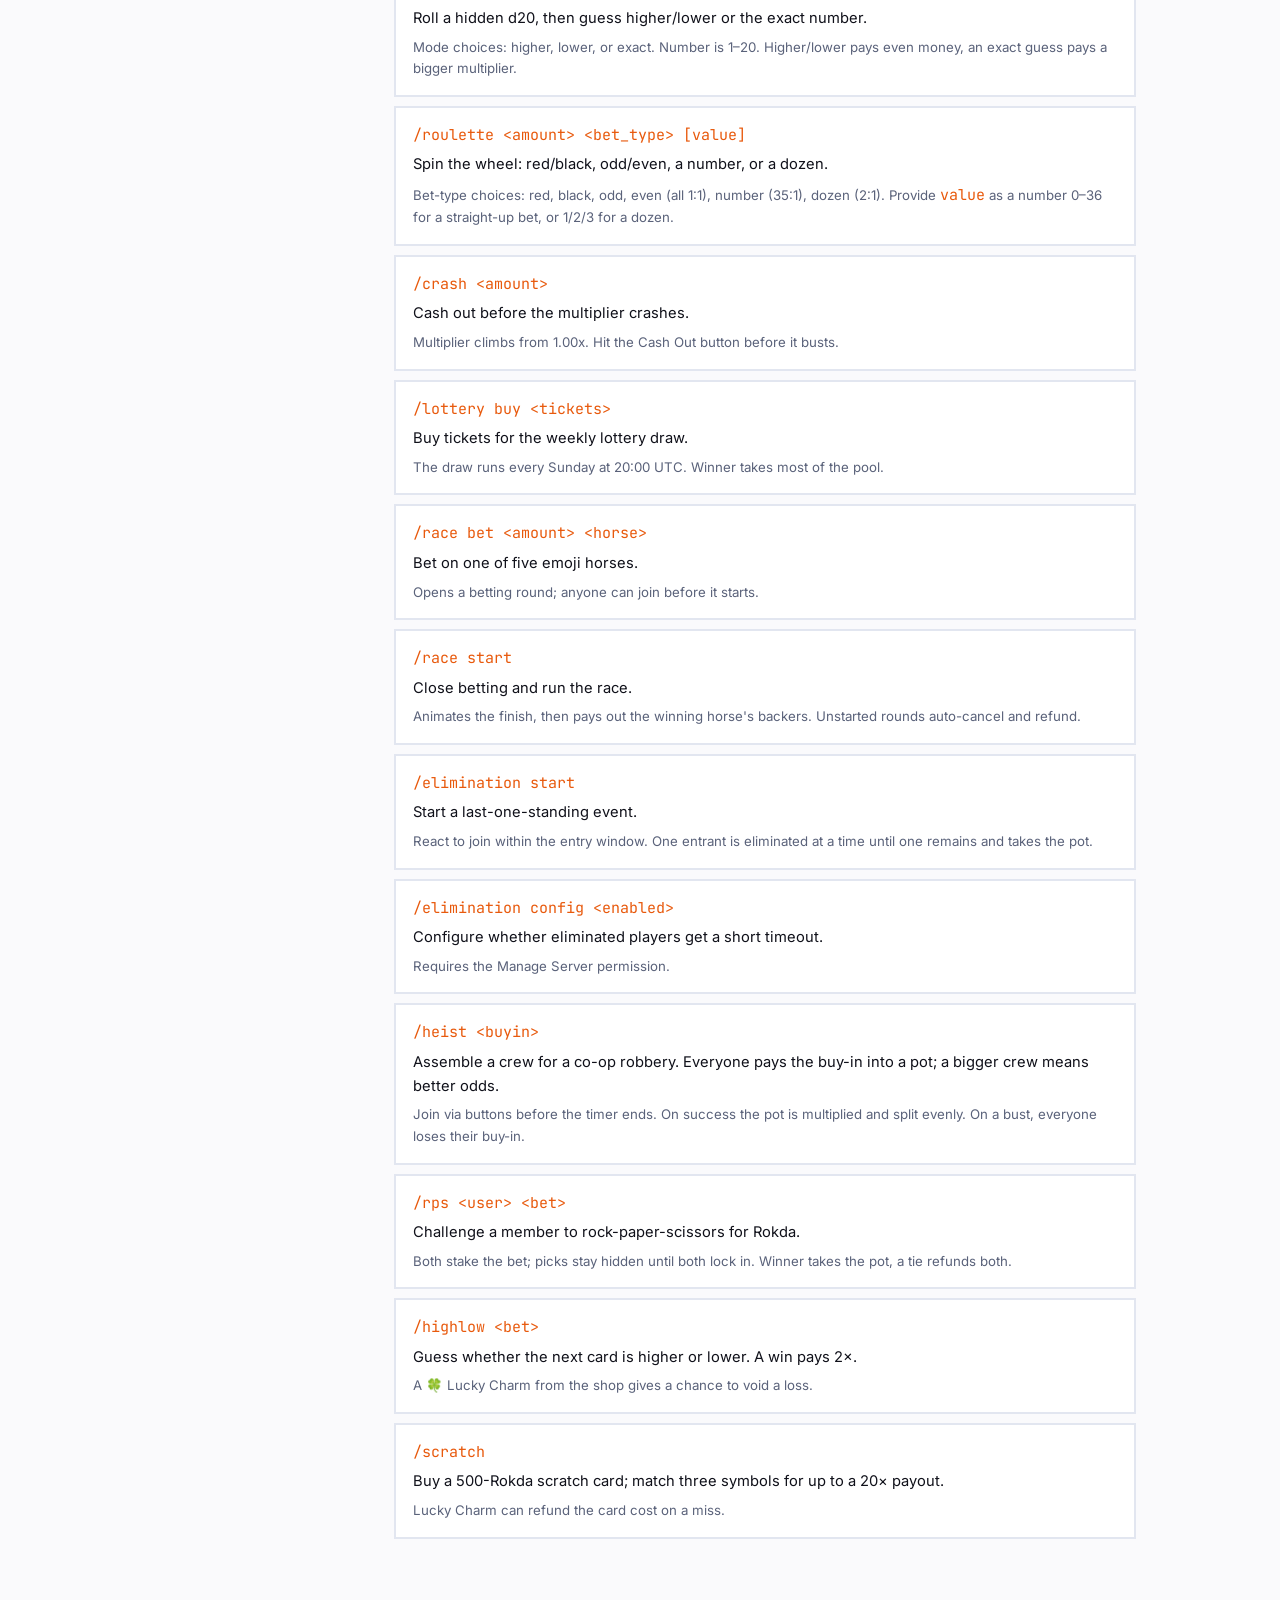
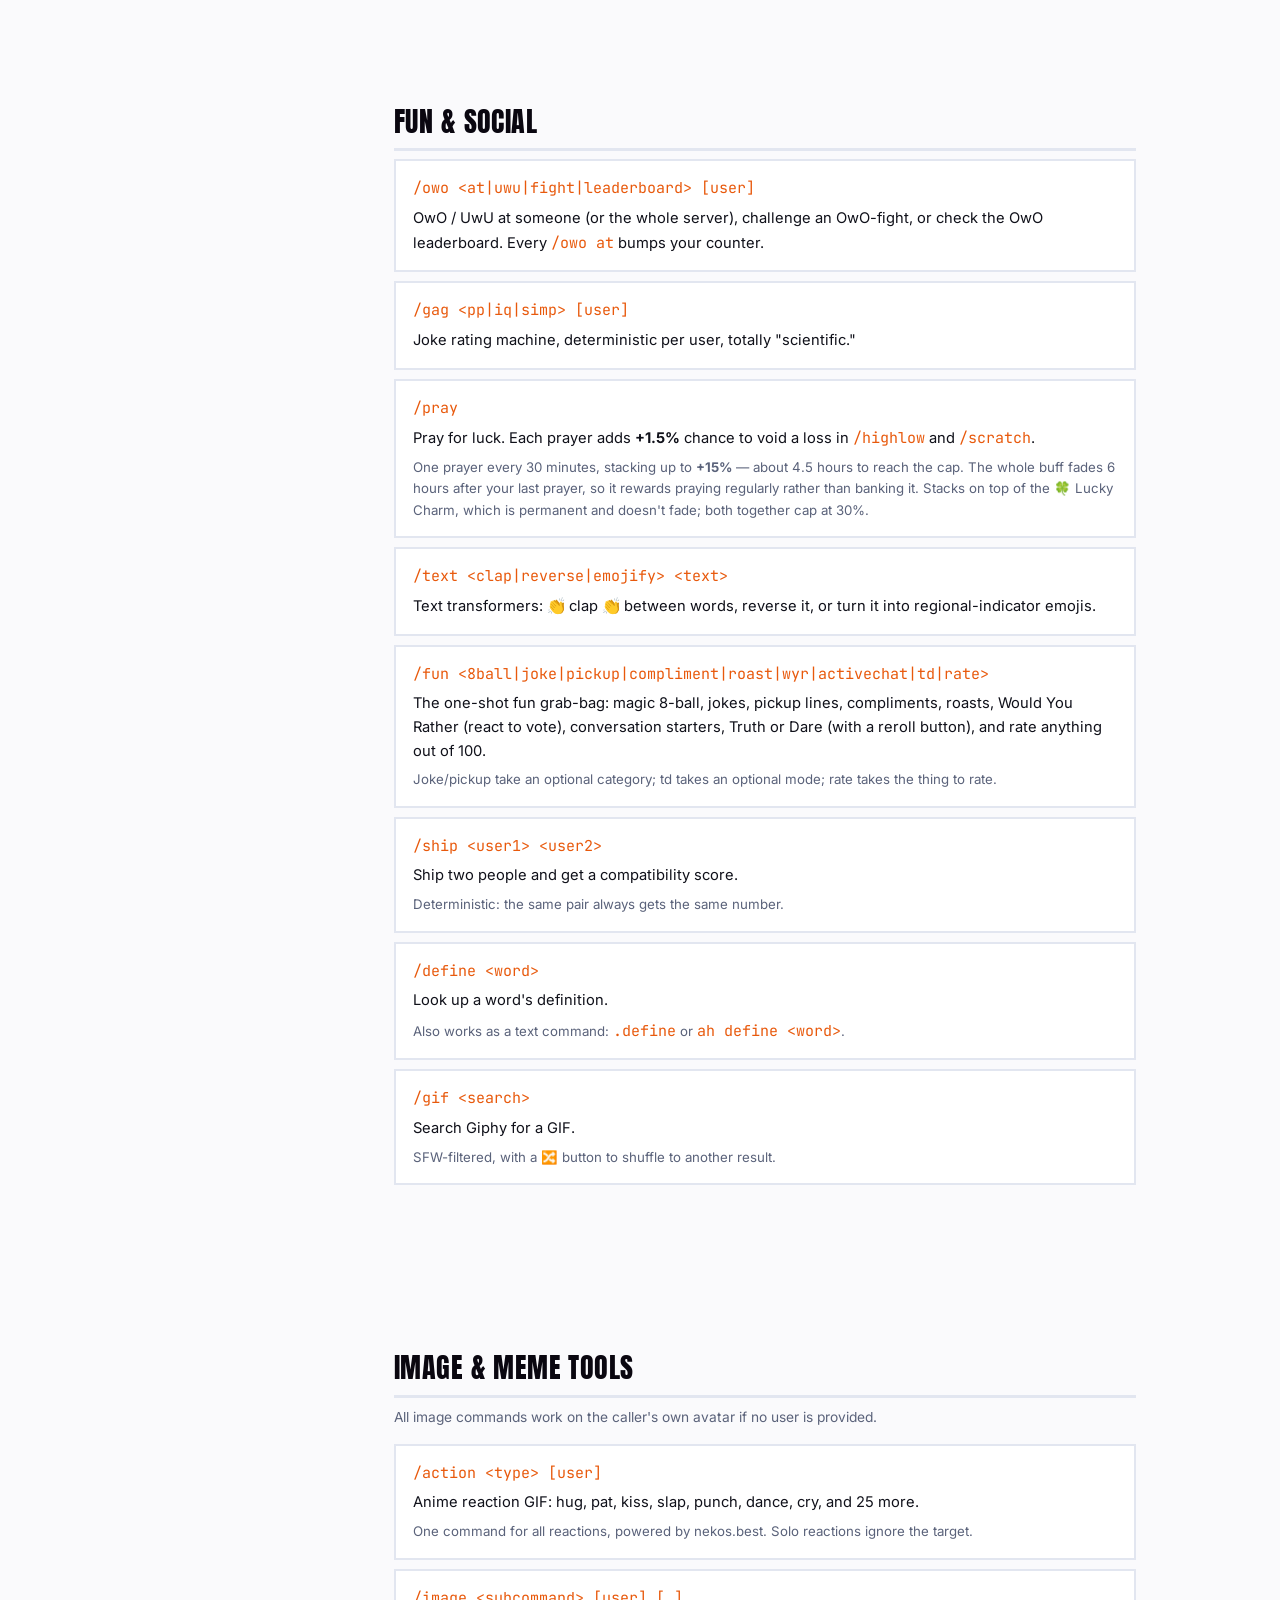
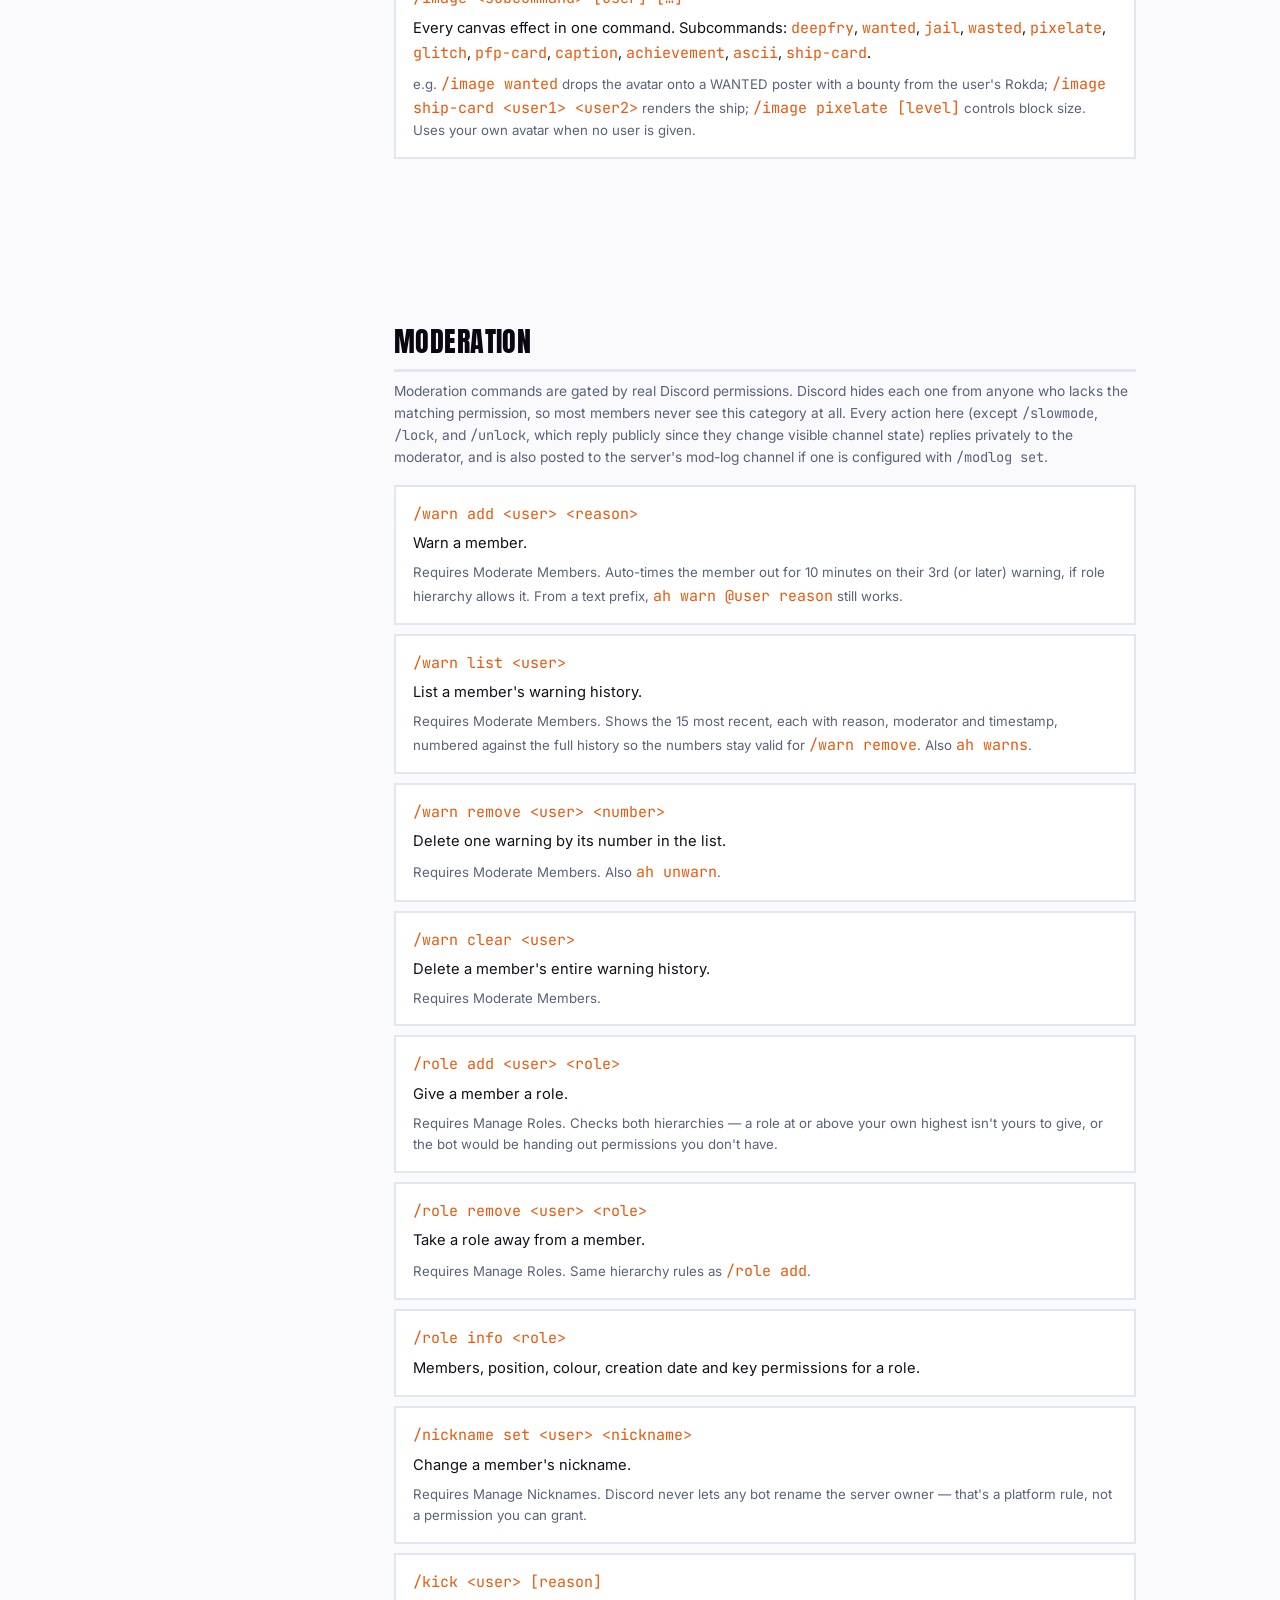
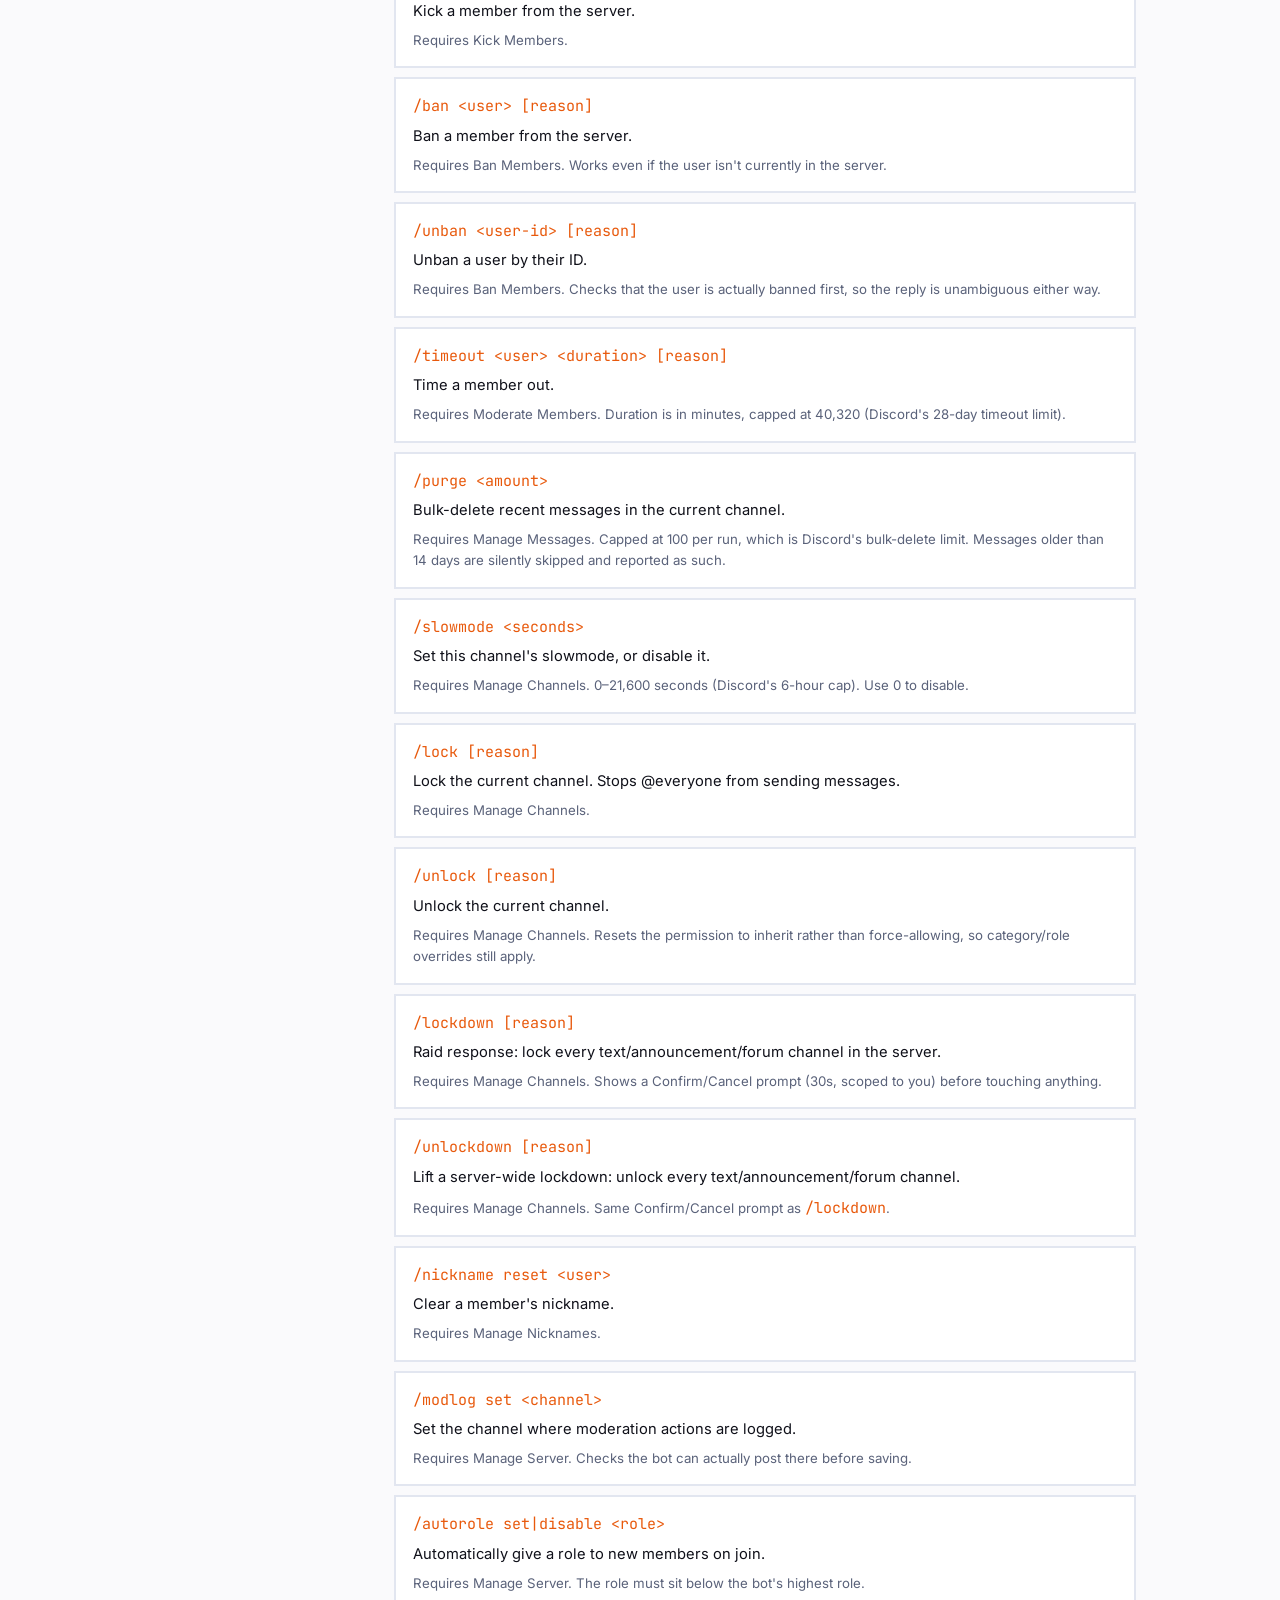
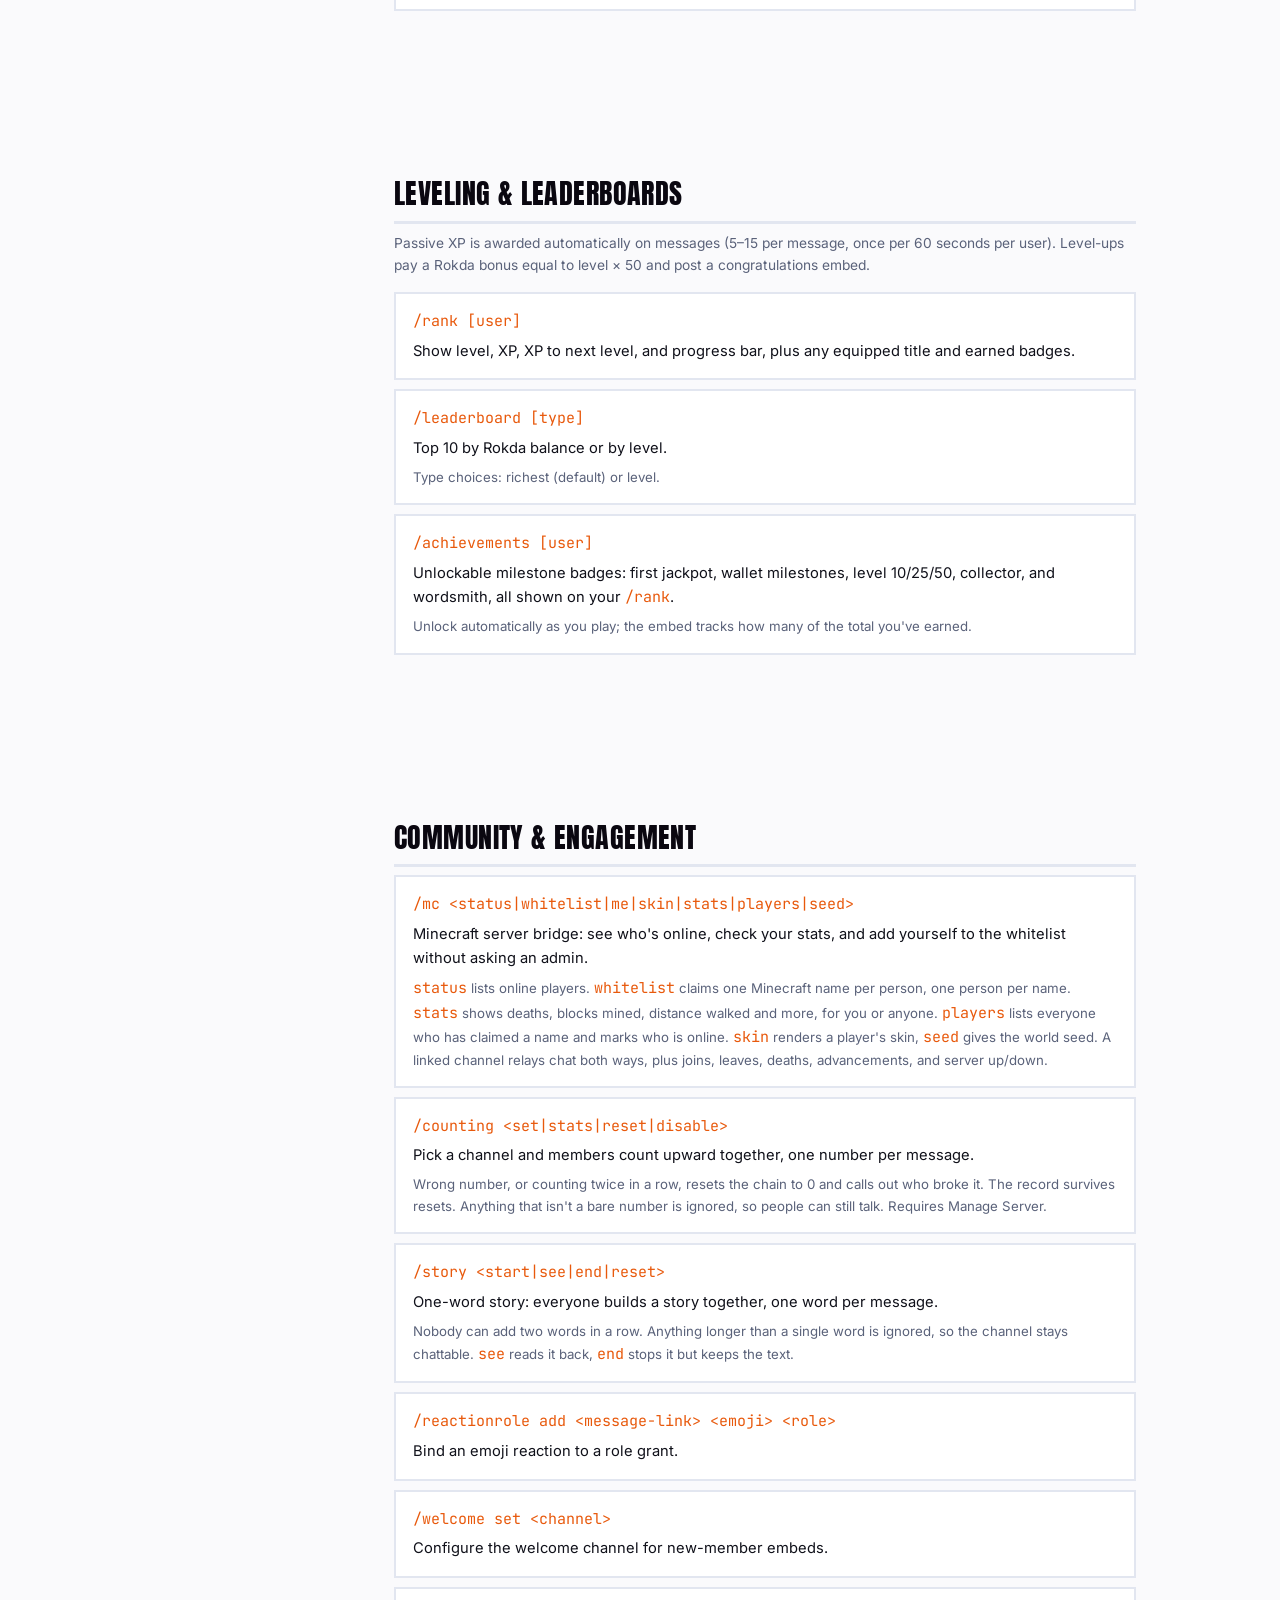
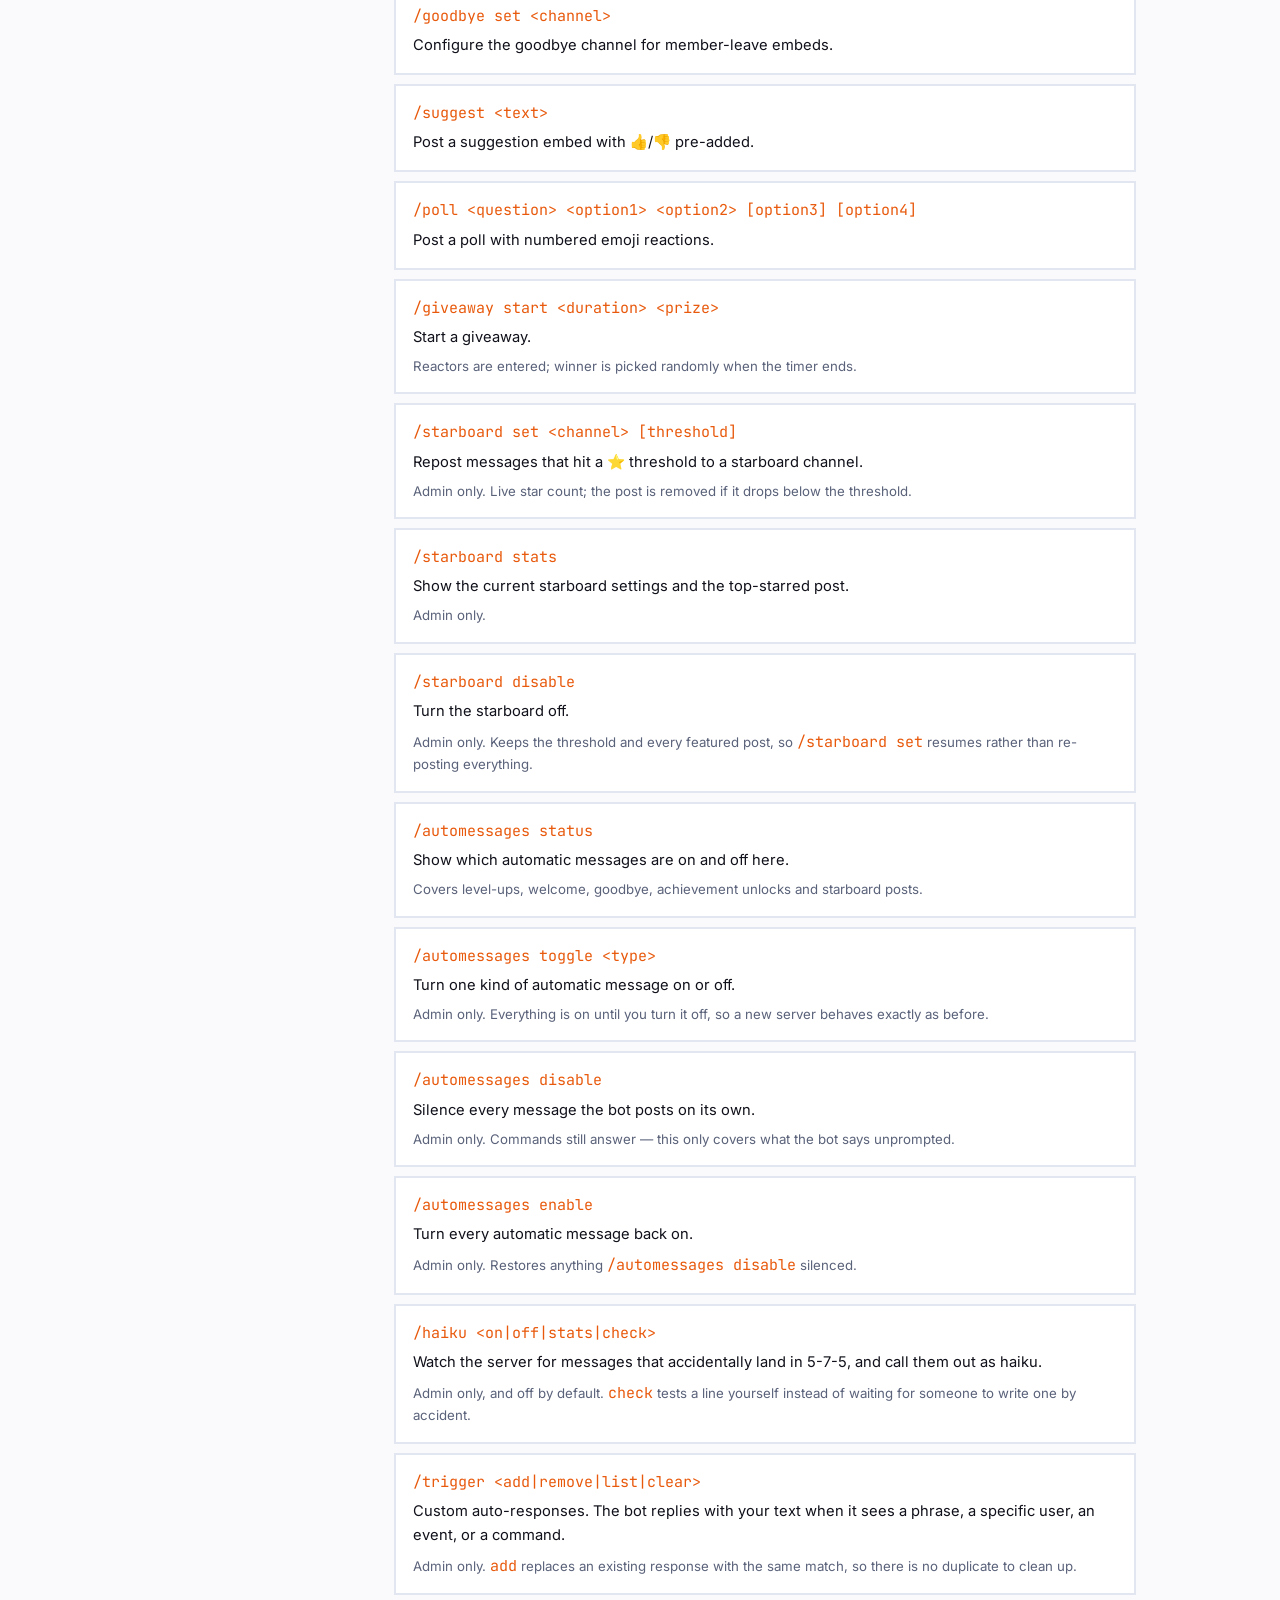
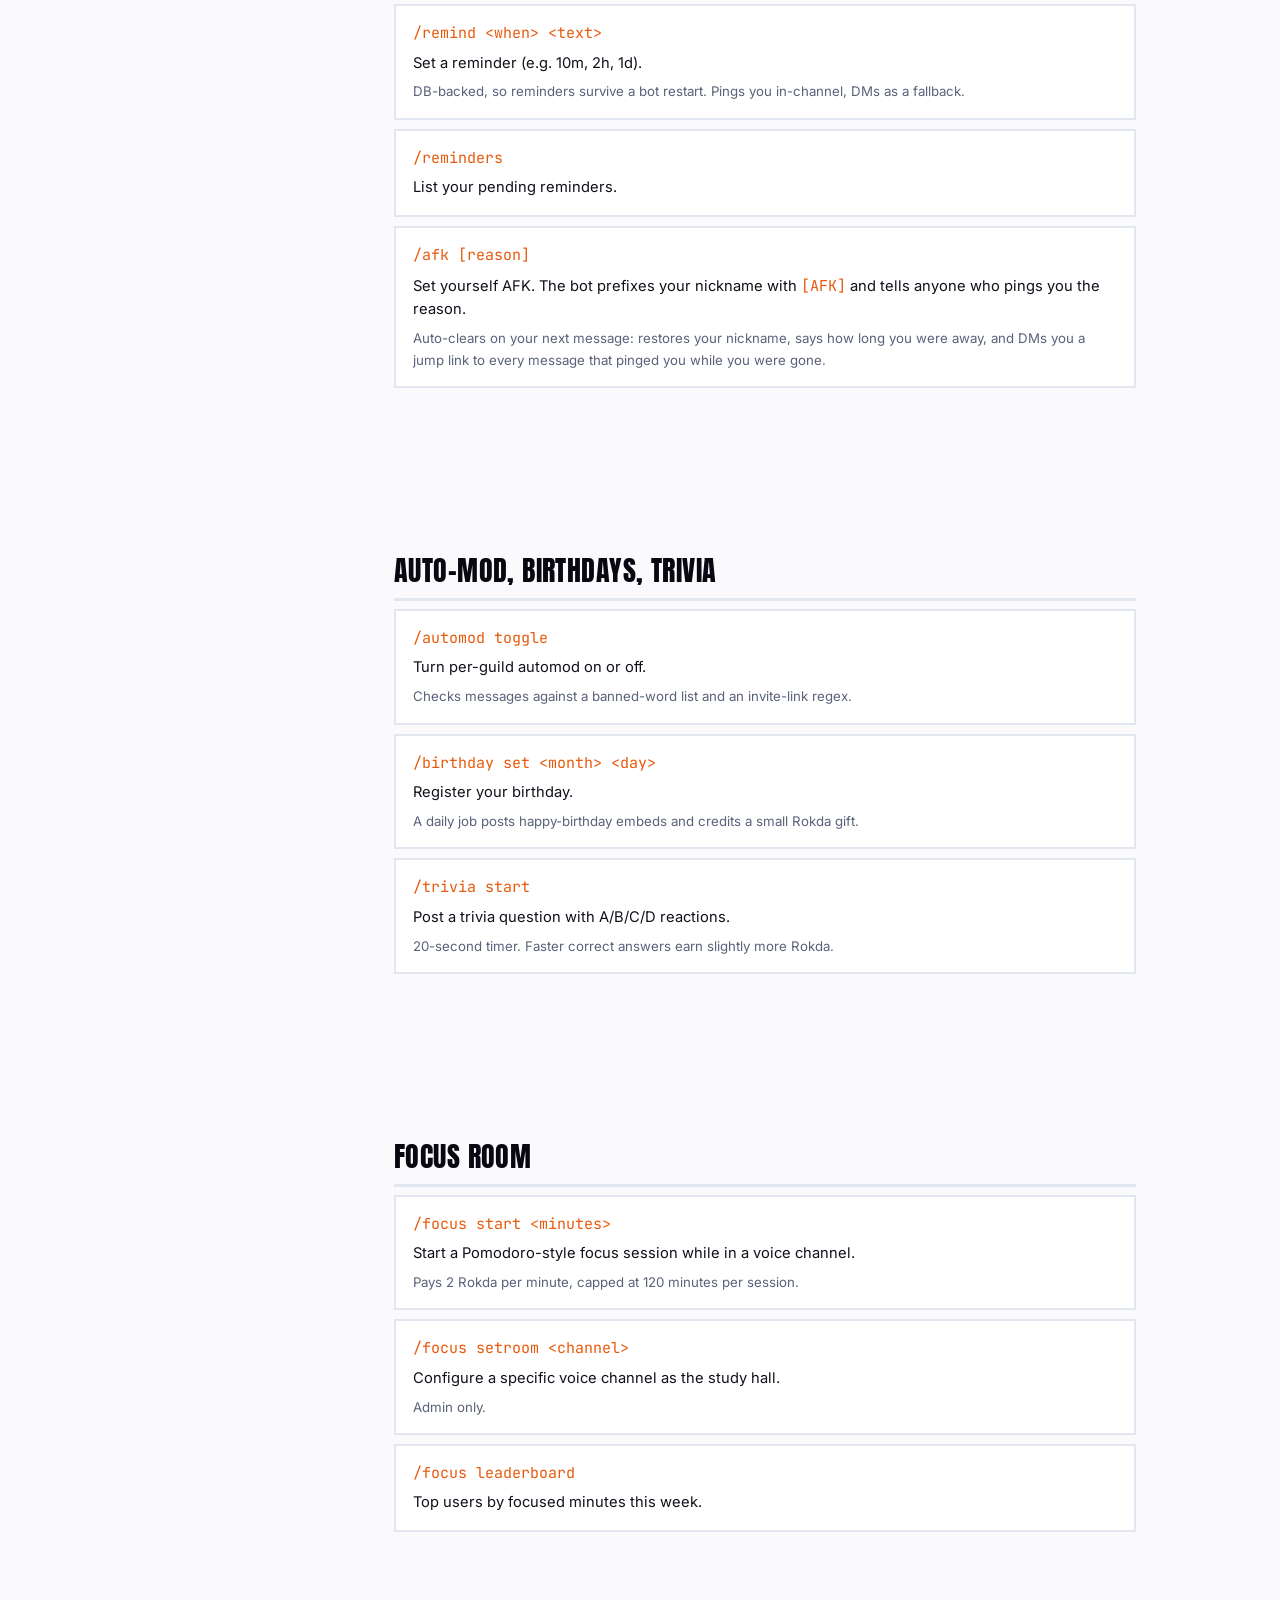
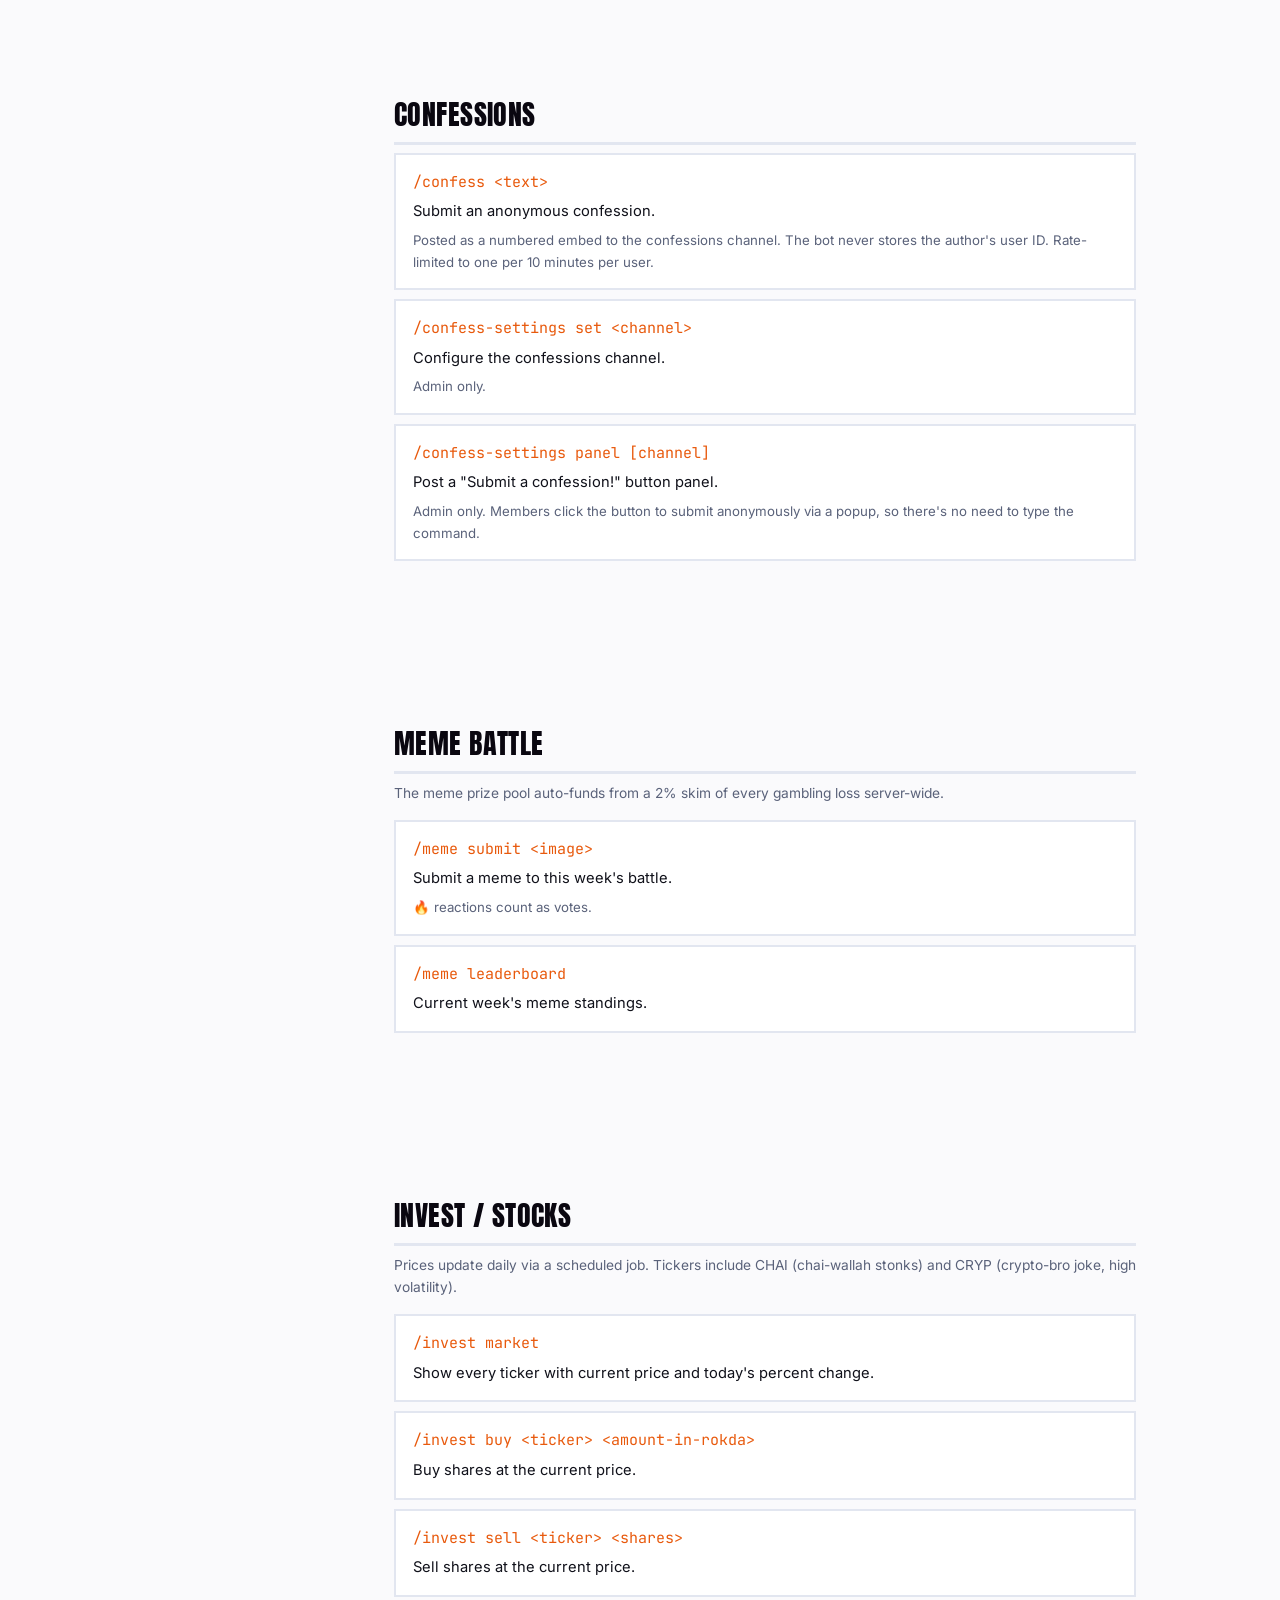
==== commit 9406b8ae: "Document warn's subcommands, role, nickname set and bot The site still advertised /warnings, which n" ====
--- a/commands.html
+++ b/commands.html
@@ -329,15 +329,44 @@
         <h2>Moderation</h2>
         <p class="category-note">Moderation commands are gated by real Discord permissions. Discord hides each one from anyone who lacks the matching permission, so most members never see this category at all. Every action here (except <code>/slowmode</code>, <code>/lock</code>, and <code>/unlock</code>, which reply publicly since they change visible channel state) replies privately to the moderator, and is also posted to the server's mod-log channel if one is configured with <code>/modlog set</code>.</p>
         <div class="command-list">
-          <article class="command-card" data-name="warn">
-            <header><code>/warn &lt;user&gt; &lt;reason&gt;</code></header>
+          <article class="command-card" data-name="warn add">
+            <header><code>/warn add &lt;user&gt; &lt;reason&gt;</code></header>
             <p class="desc">Warn a member.</p>
-            <p class="note">Requires Moderate Members. Auto-times the member out for 10 minutes on their 3rd (or later) warning, if role hierarchy allows it.</p>
-          </article>
-          <article class="command-card" data-name="warnings">
-            <header><code>/warnings &lt;user&gt;</code></header>
+            <p class="note">Requires Moderate Members. Auto-times the member out for 10 minutes on their 3rd (or later) warning, if role hierarchy allows it. From a text prefix, <code>ah warn @user reason</code> still works.</p>
+          </article>
+          <article class="command-card" data-name="warn list">
+            <header><code>/warn list &lt;user&gt;</code></header>
             <p class="desc">List a member's warning history.</p>
-            <p class="note">Requires Moderate Members. Shows the 15 most recent, each with reason, moderator, and timestamp.</p>
+            <p class="note">Requires Moderate Members. Shows the 15 most recent, each with reason, moderator and timestamp, numbered against the full history so the numbers stay valid for <code>/warn remove</code>. Also <code>ah warns</code>.</p>
+          </article>
+          <article class="command-card" data-name="warn remove">
+            <header><code>/warn remove &lt;user&gt; &lt;number&gt;</code></header>
+            <p class="desc">Delete one warning by its number in the list.</p>
+            <p class="note">Requires Moderate Members. Also <code>ah unwarn</code>.</p>
+          </article>
+          <article class="command-card" data-name="warn clear">
+            <header><code>/warn clear &lt;user&gt;</code></header>
+            <p class="desc">Delete a member's entire warning history.</p>
+            <p class="note">Requires Moderate Members.</p>
+          </article>
+          <article class="command-card" data-name="role add">
+            <header><code>/role add &lt;user&gt; &lt;role&gt;</code></header>
+            <p class="desc">Give a member a role.</p>
+            <p class="note">Requires Manage Roles. Checks both hierarchies — a role at or above your own highest isn't yours to give, or the bot would be handing out permissions you don't have.</p>
+          </article>
+          <article class="command-card" data-name="role remove">
+            <header><code>/role remove &lt;user&gt; &lt;role&gt;</code></header>
+            <p class="desc">Take a role away from a member.</p>
+            <p class="note">Requires Manage Roles. Same hierarchy rules as <code>/role add</code>.</p>
+          </article>
+          <article class="command-card" data-name="role info">
+            <header><code>/role info &lt;role&gt;</code></header>
+            <p class="desc">Members, position, colour, creation date and key permissions for a role.</p>
+          </article>
+          <article class="command-card" data-name="nickname set">
+            <header><code>/nickname set &lt;user&gt; &lt;nickname&gt;</code></header>
+            <p class="desc">Change a member's nickname.</p>
+            <p class="note">Requires Manage Nicknames. Discord never lets any bot rename the server owner — that's a platform rule, not a permission you can grant.</p>
           </article>
           <article class="command-card" data-name="kick">
             <header><code>/kick &lt;user&gt; [reason]</code></header>
@@ -763,6 +792,30 @@
           <article class="command-card" data-name="serverinfo">
             <header><code>/serverinfo</code></header>
             <p class="desc">Stats about the current server.</p>
+          </article>
+          <article class="command-card" data-name="bot ping">
+            <header><code>/bot ping</code></header>
+            <p class="desc">Round-trip and gateway latency.</p>
+            <p class="note">Two different numbers. Round trip is what you feel; the gateway heartbeat is the connection to Discord.</p>
+          </article>
+          <article class="command-card" data-name="bot info">
+            <header><code>/bot info</code></header>
+            <p class="desc">Uptime, servers, members, command count.</p>
+          </article>
+          <article class="command-card" data-name="bot invite">
+            <header><code>/bot invite</code></header>
+            <p class="desc">Link to add After Hours to a server.</p>
+            <p class="note">Asks for the permissions it actually uses, not Administrator.</p>
+          </article>
+          <article class="command-card" data-name="emoji info">
+            <header><code>/emoji info &lt;emoji&gt;</code></header>
+            <p class="desc">Enlarge a custom emoji and show its id, whether it's animated, and when it was made.</p>
+            <p class="note">Custom emoji only — a built-in like 🎲 is just a character, there's nothing to enlarge.</p>
+          </article>
+          <article class="command-card" data-name="emoji steal">
+            <header><code>/emoji steal &lt;emoji&gt; [name]</code></header>
+            <p class="desc">Copy a custom emoji into this server.</p>
+            <p class="note">Requires Manage Expressions, on you and on the bot.</p>
           </article>
           <article class="command-card" data-name="google">
             <header><code>/google &lt;query&gt;</code></header>
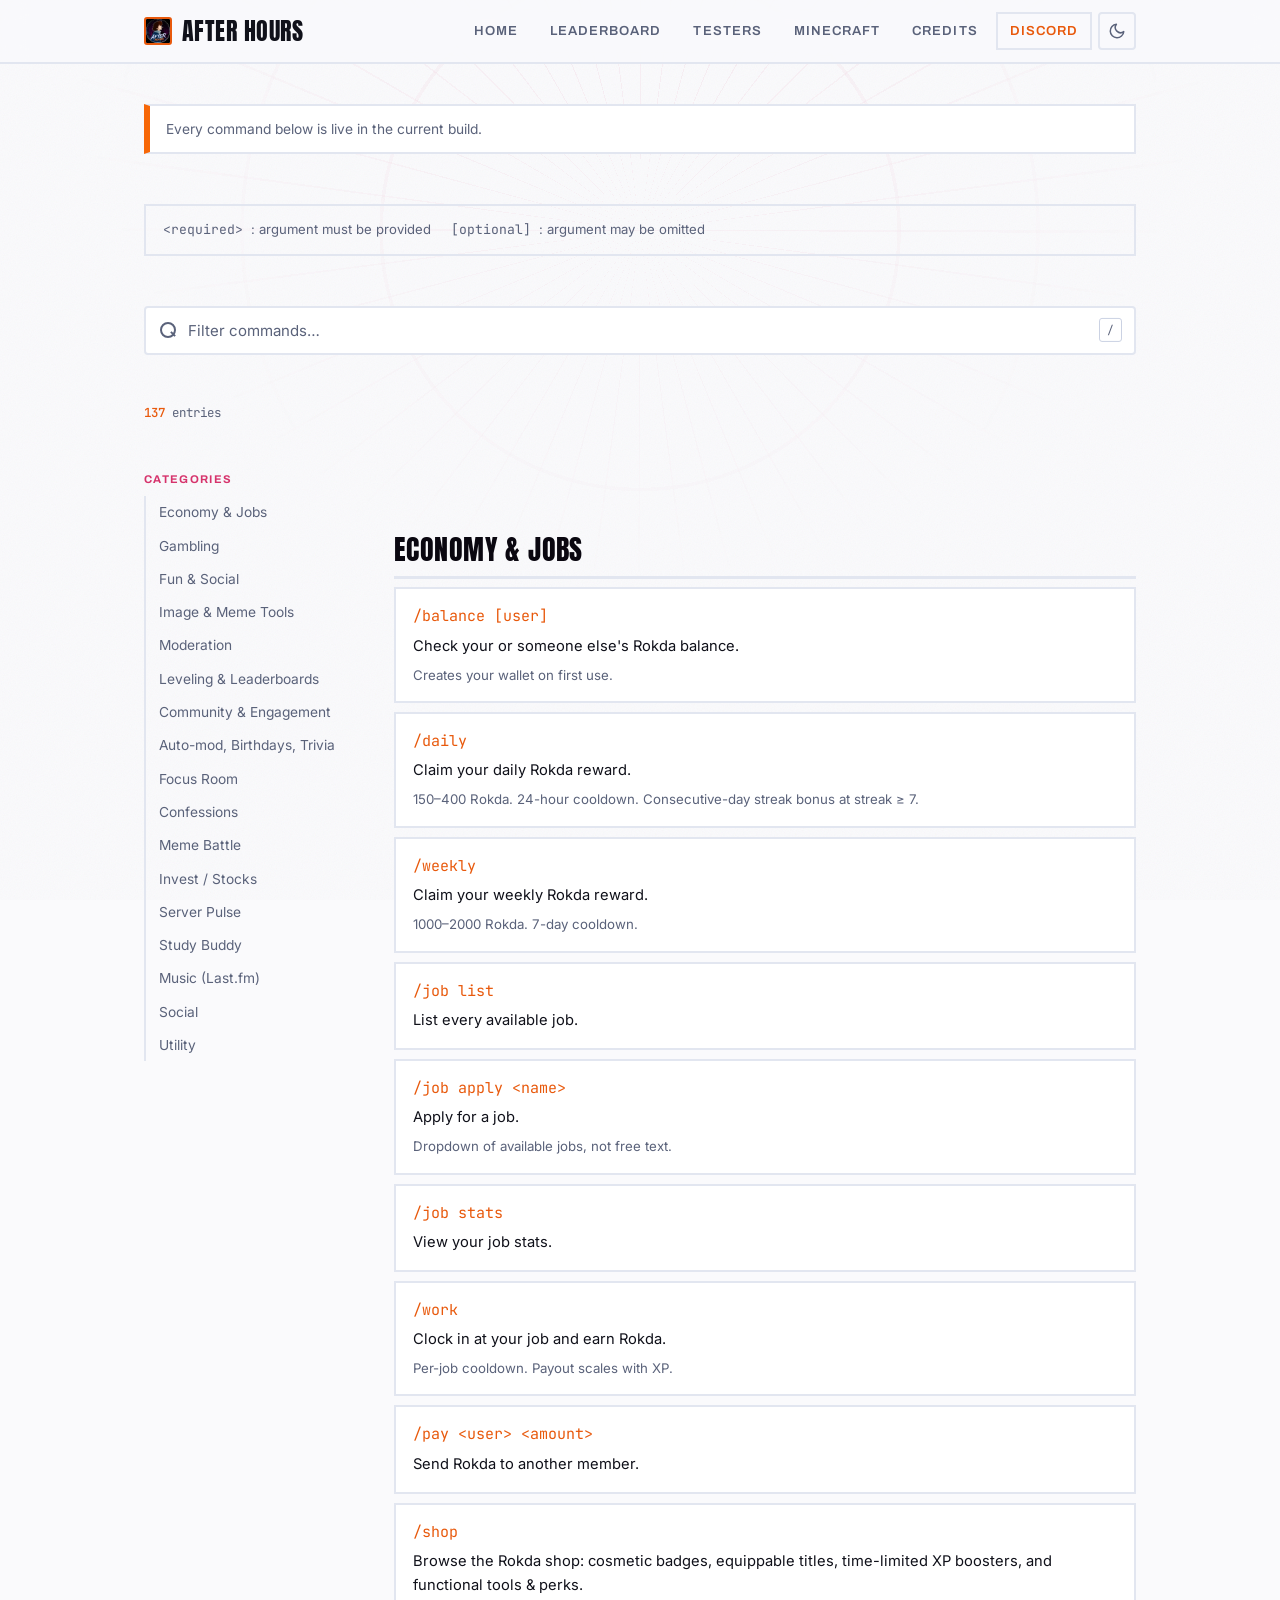
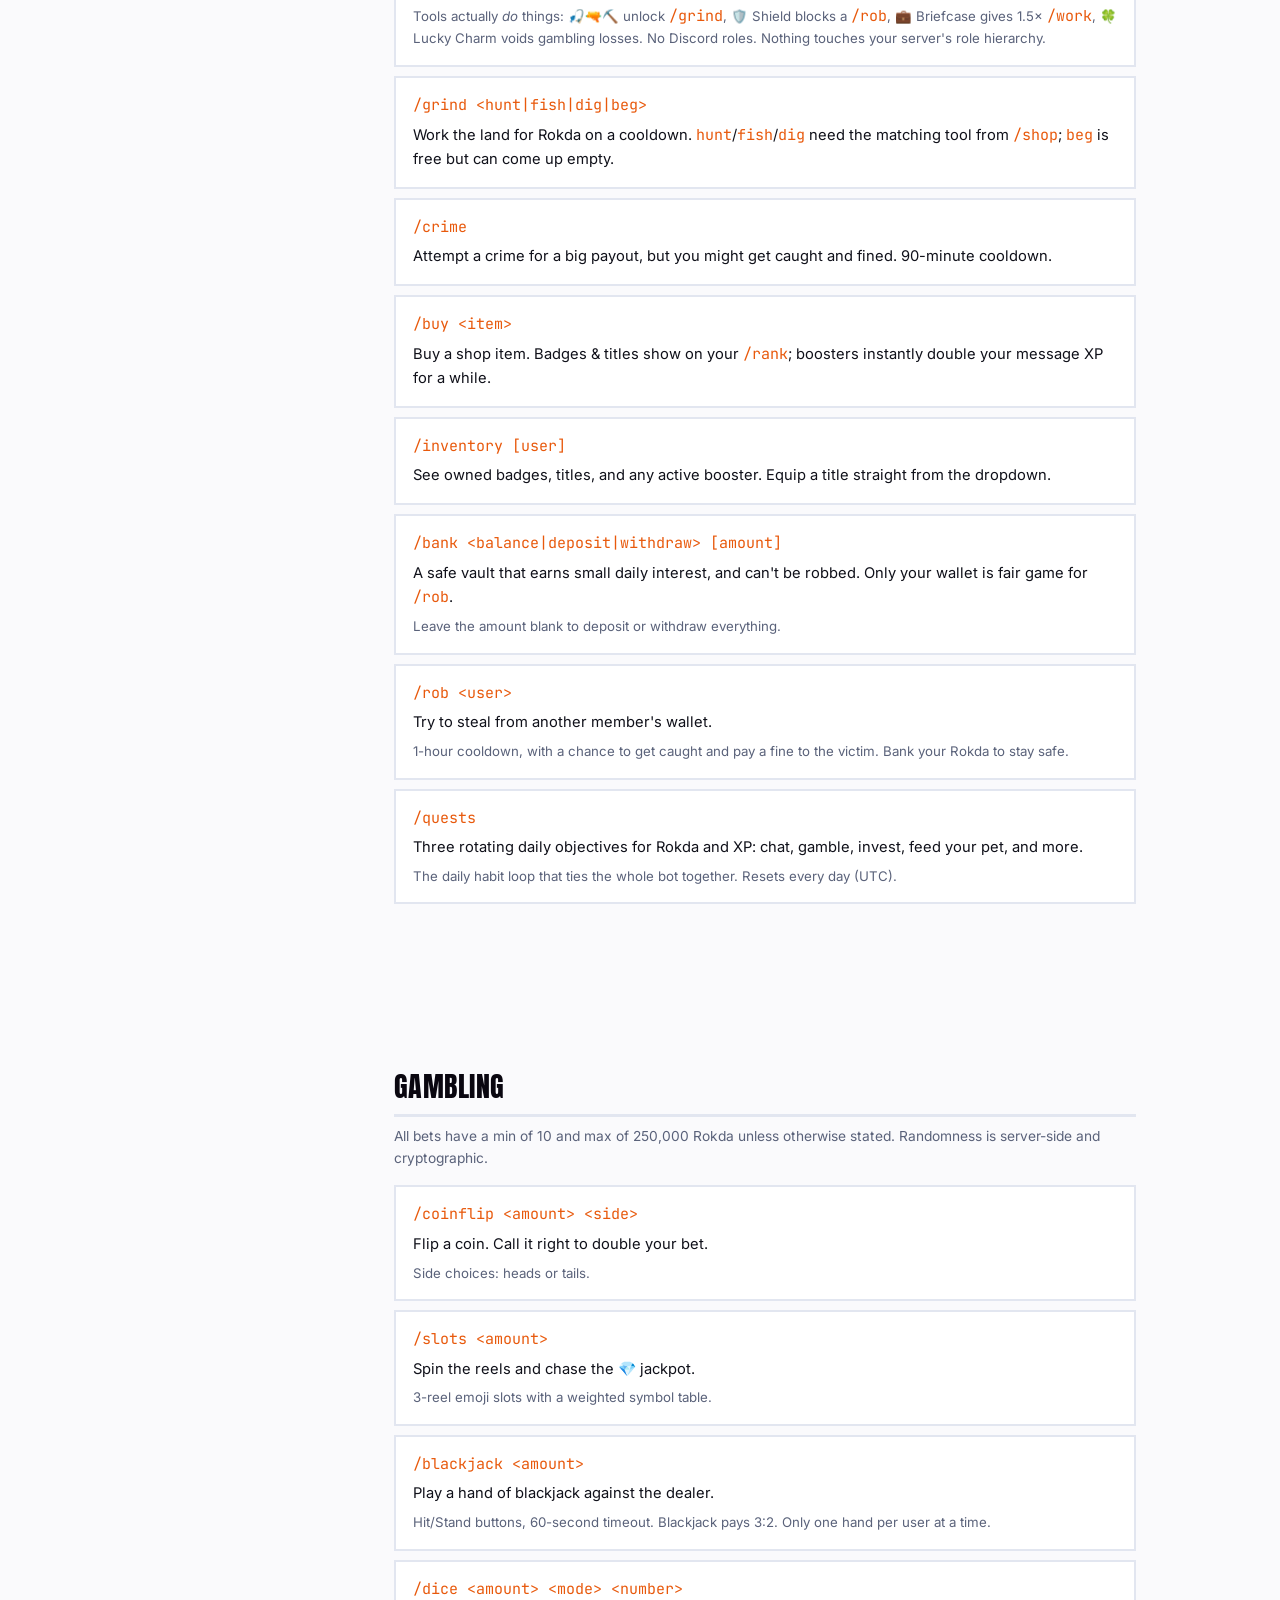
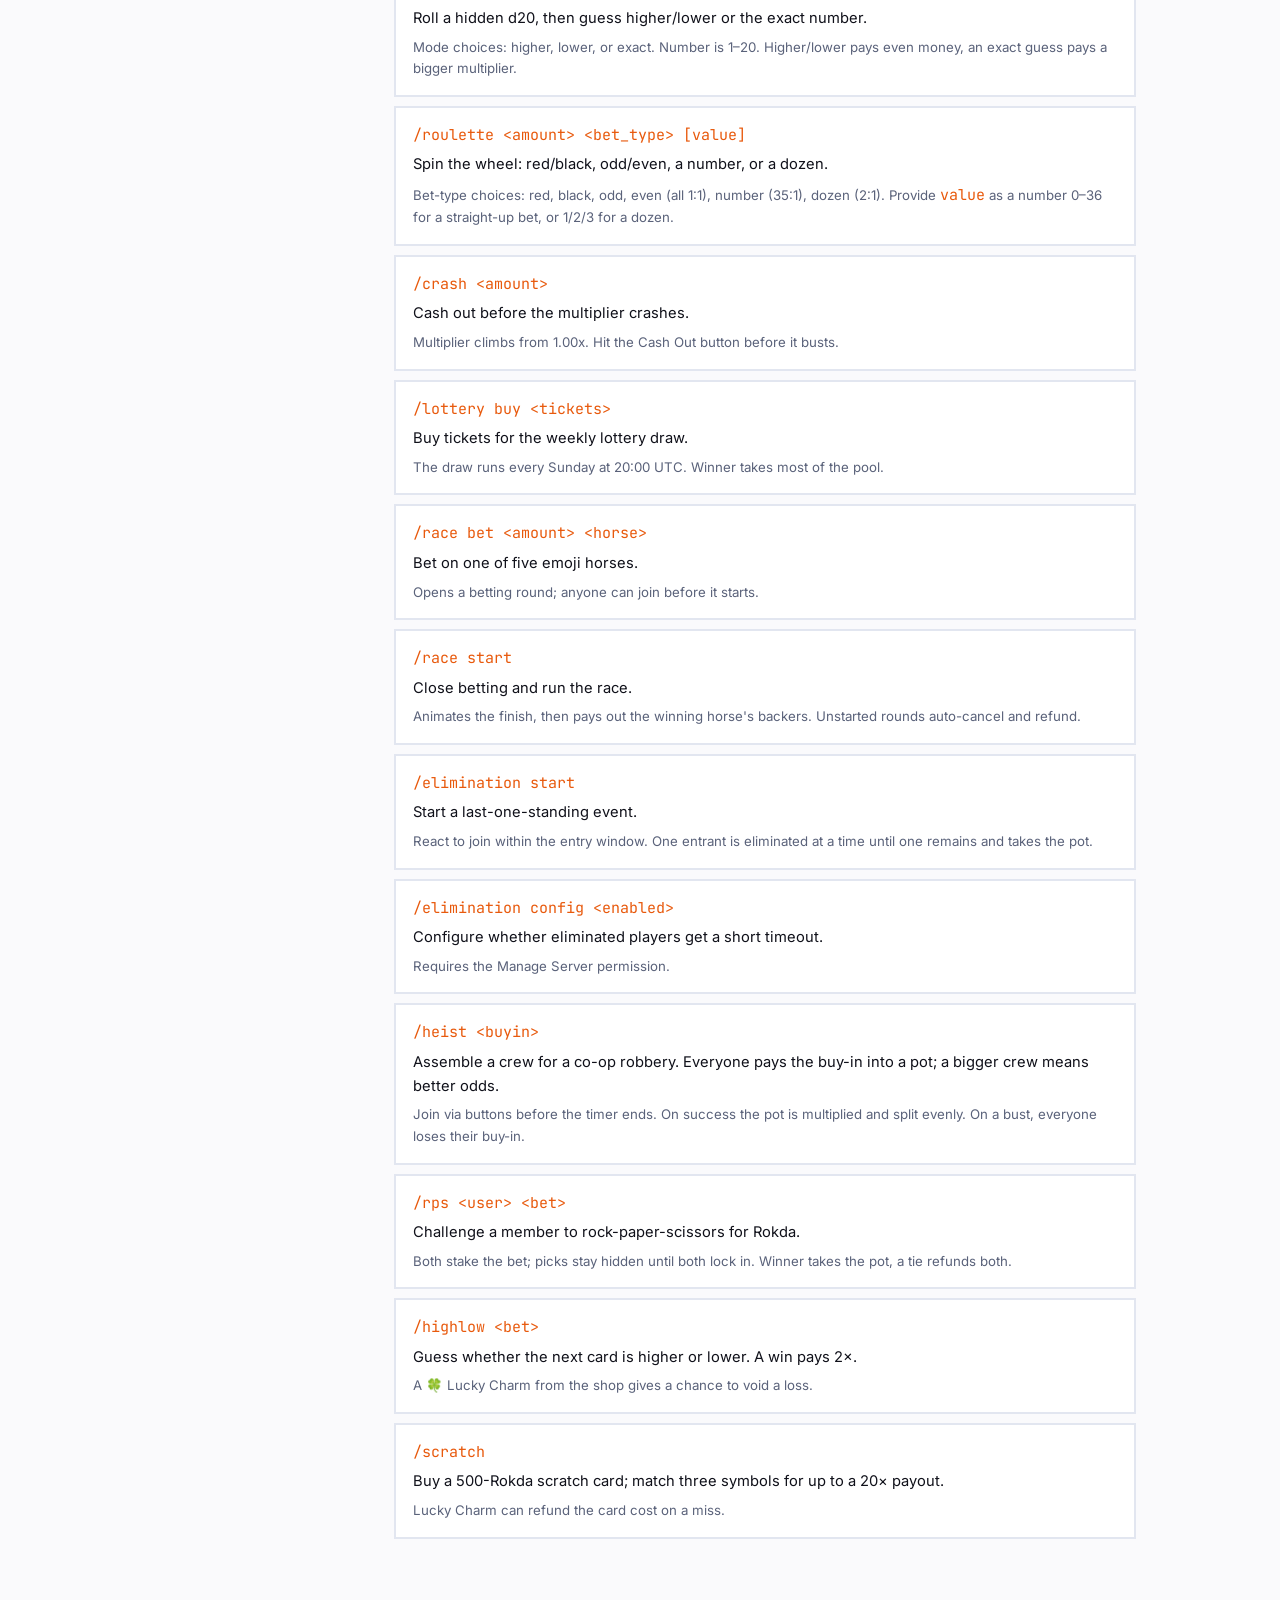
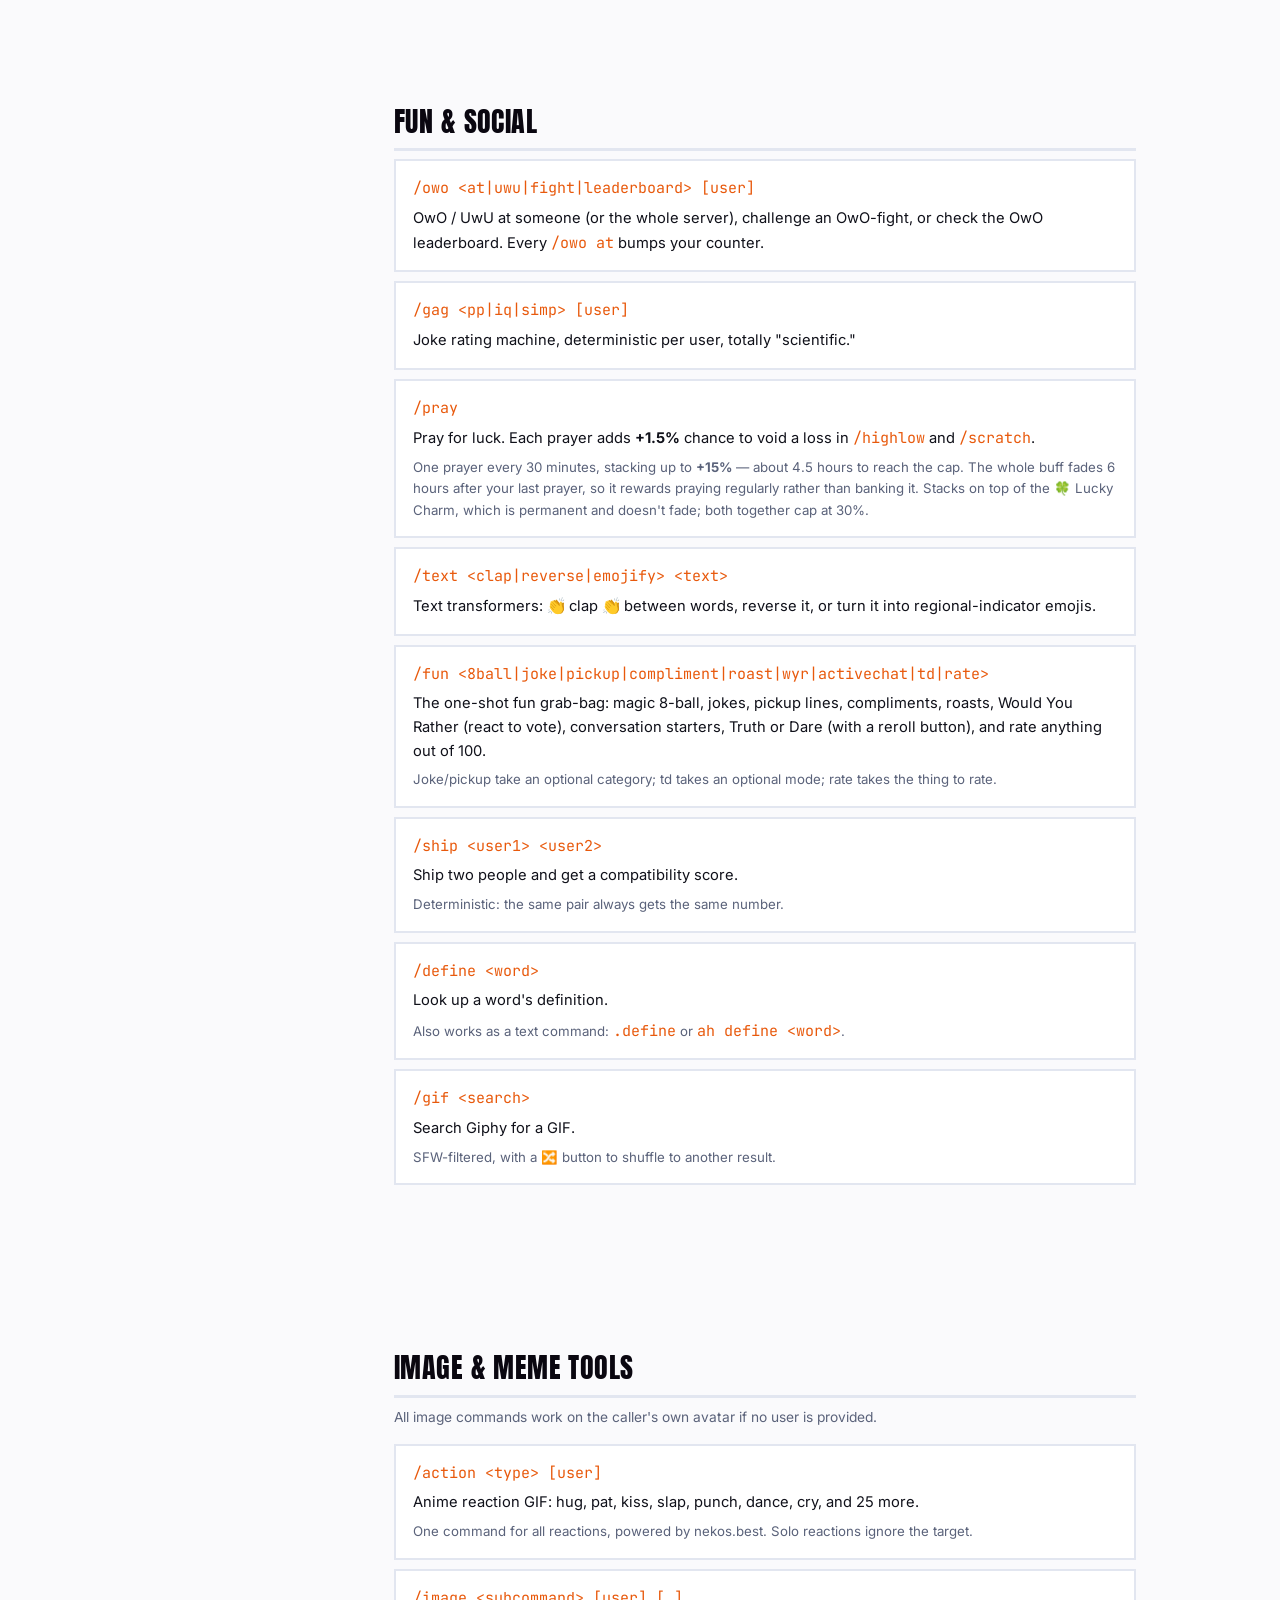
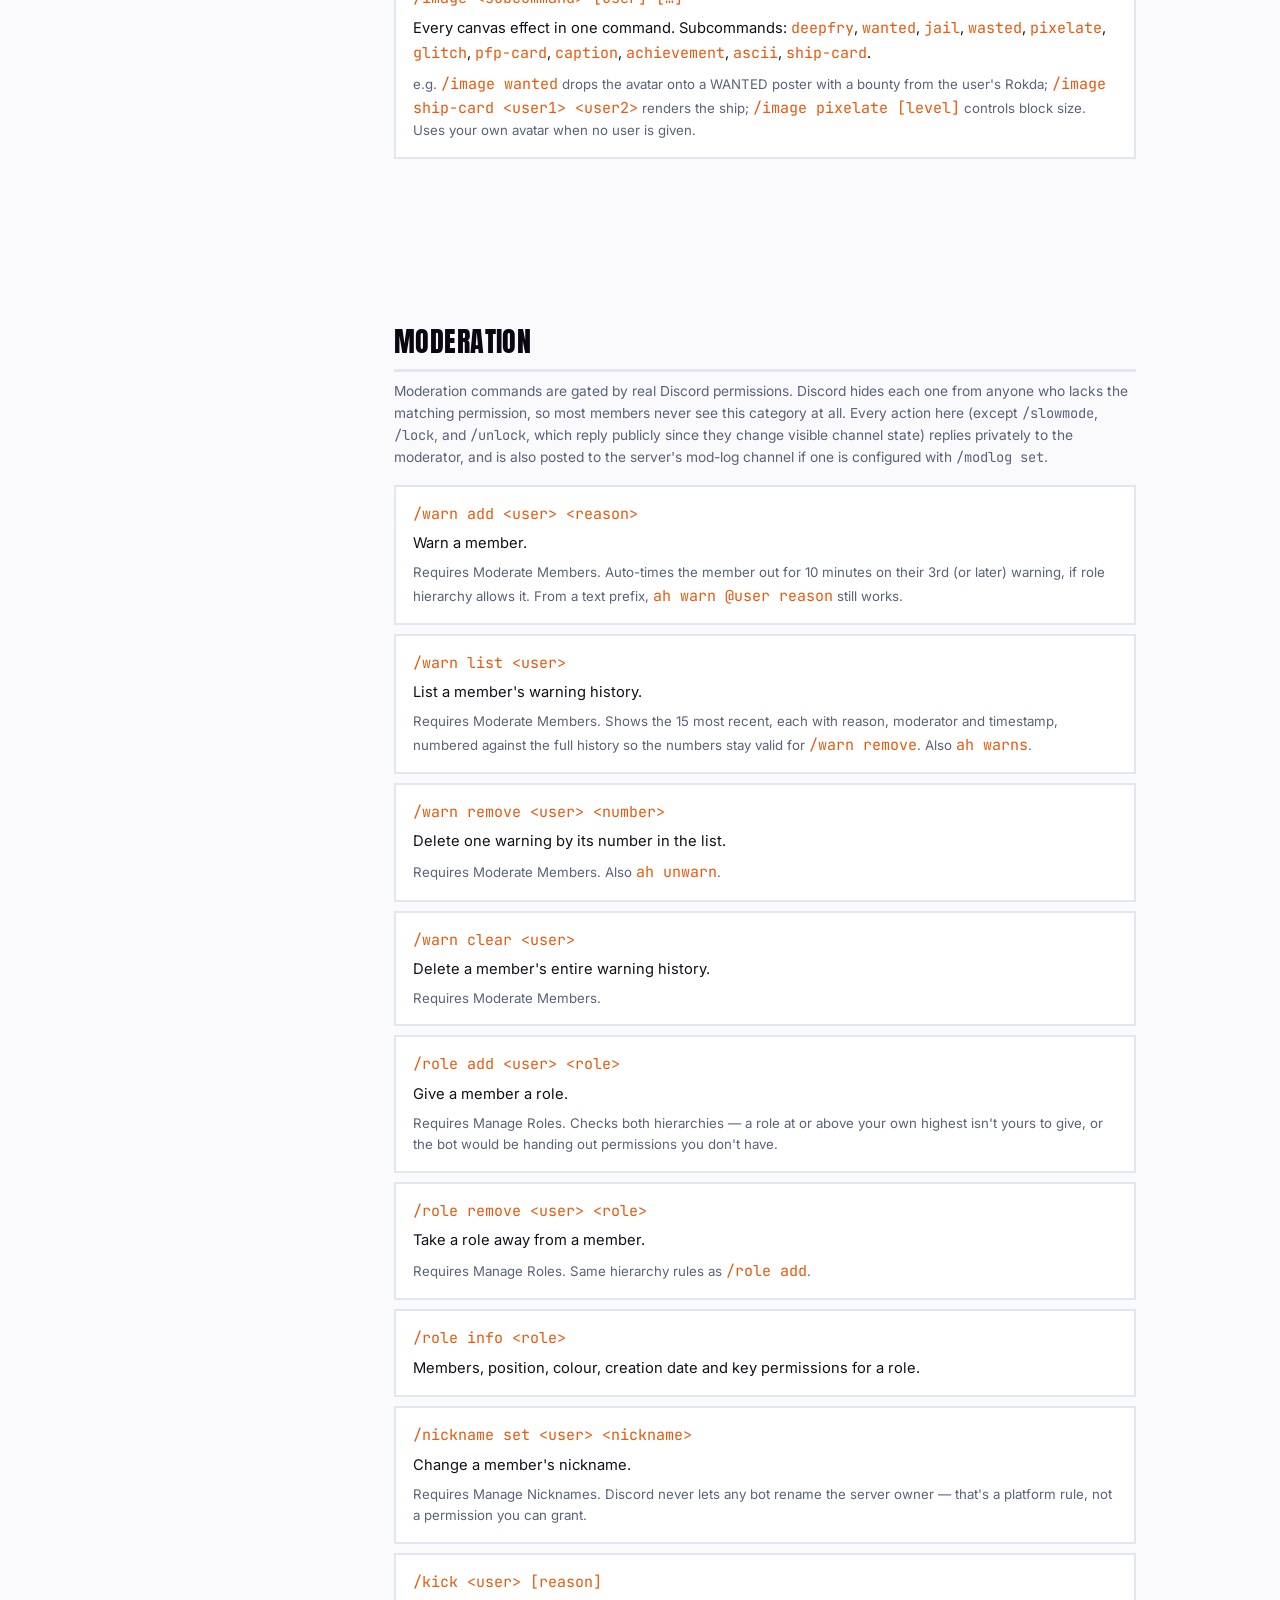
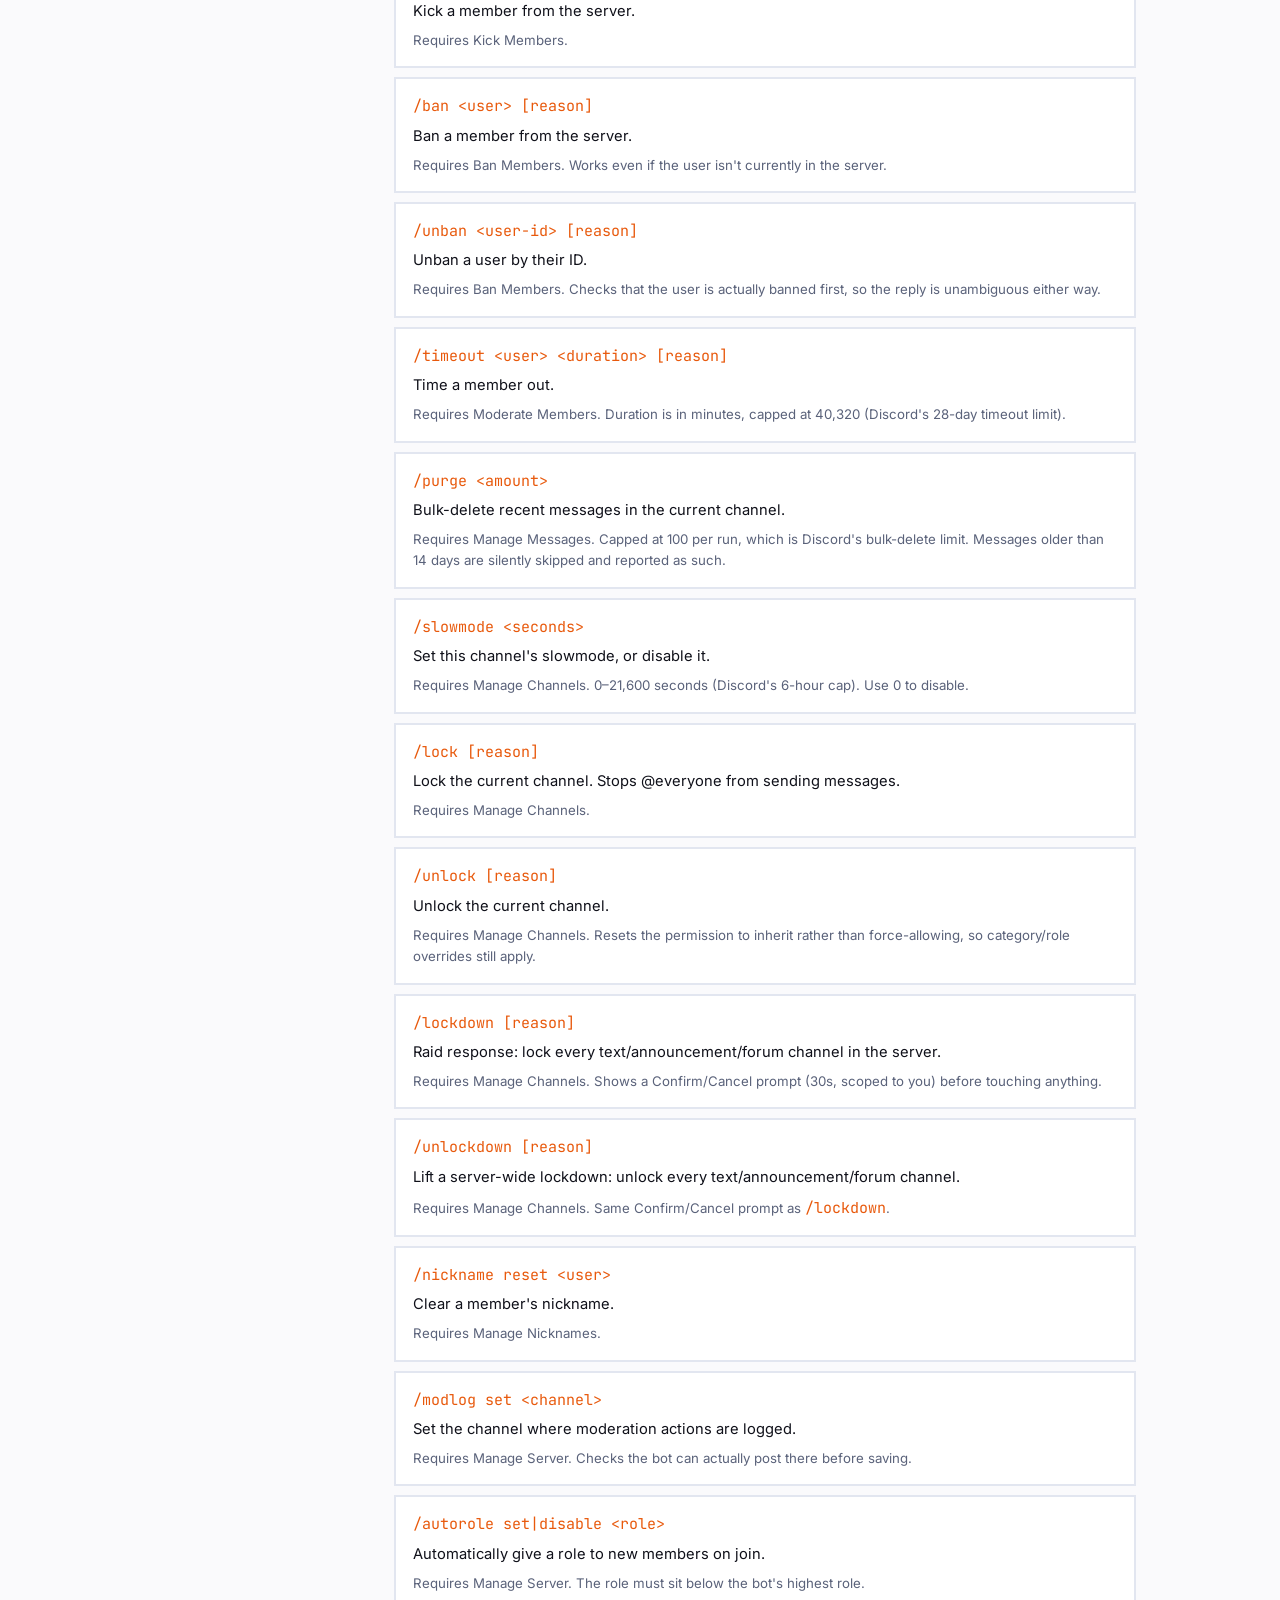
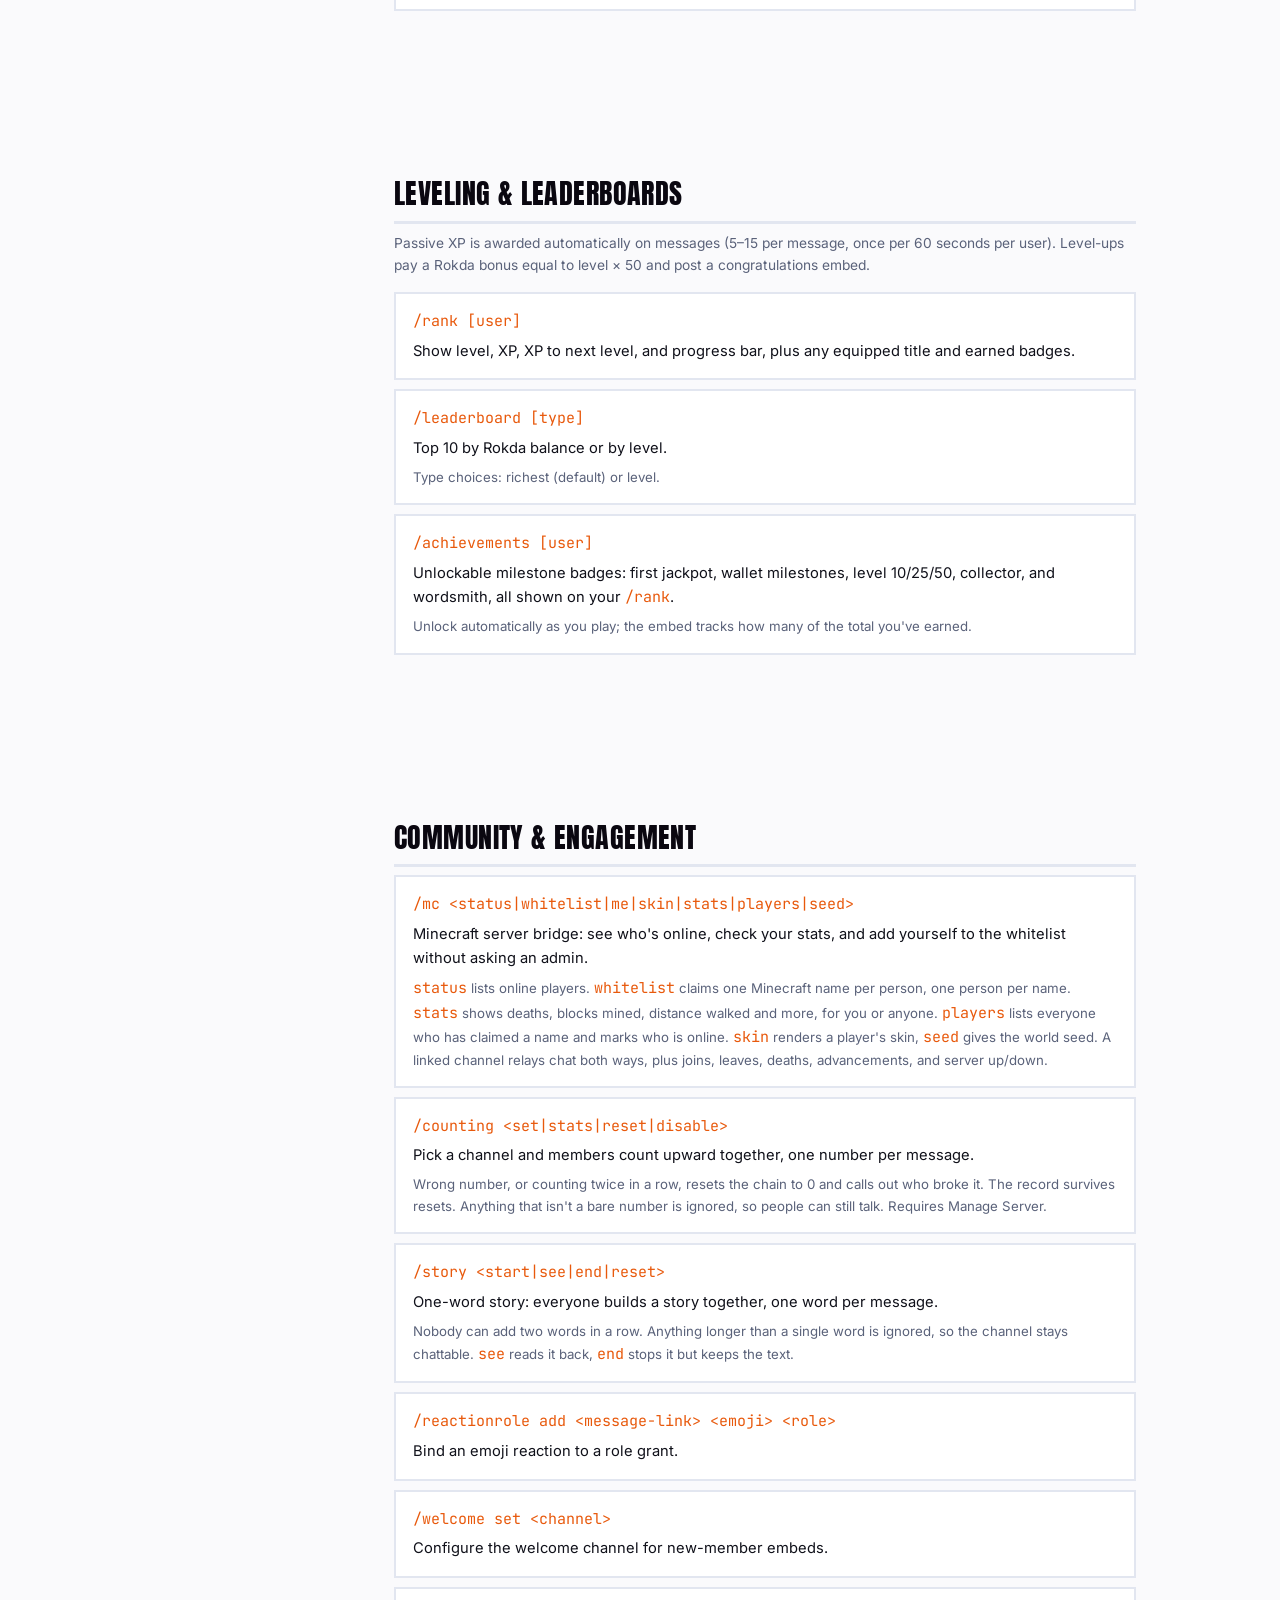
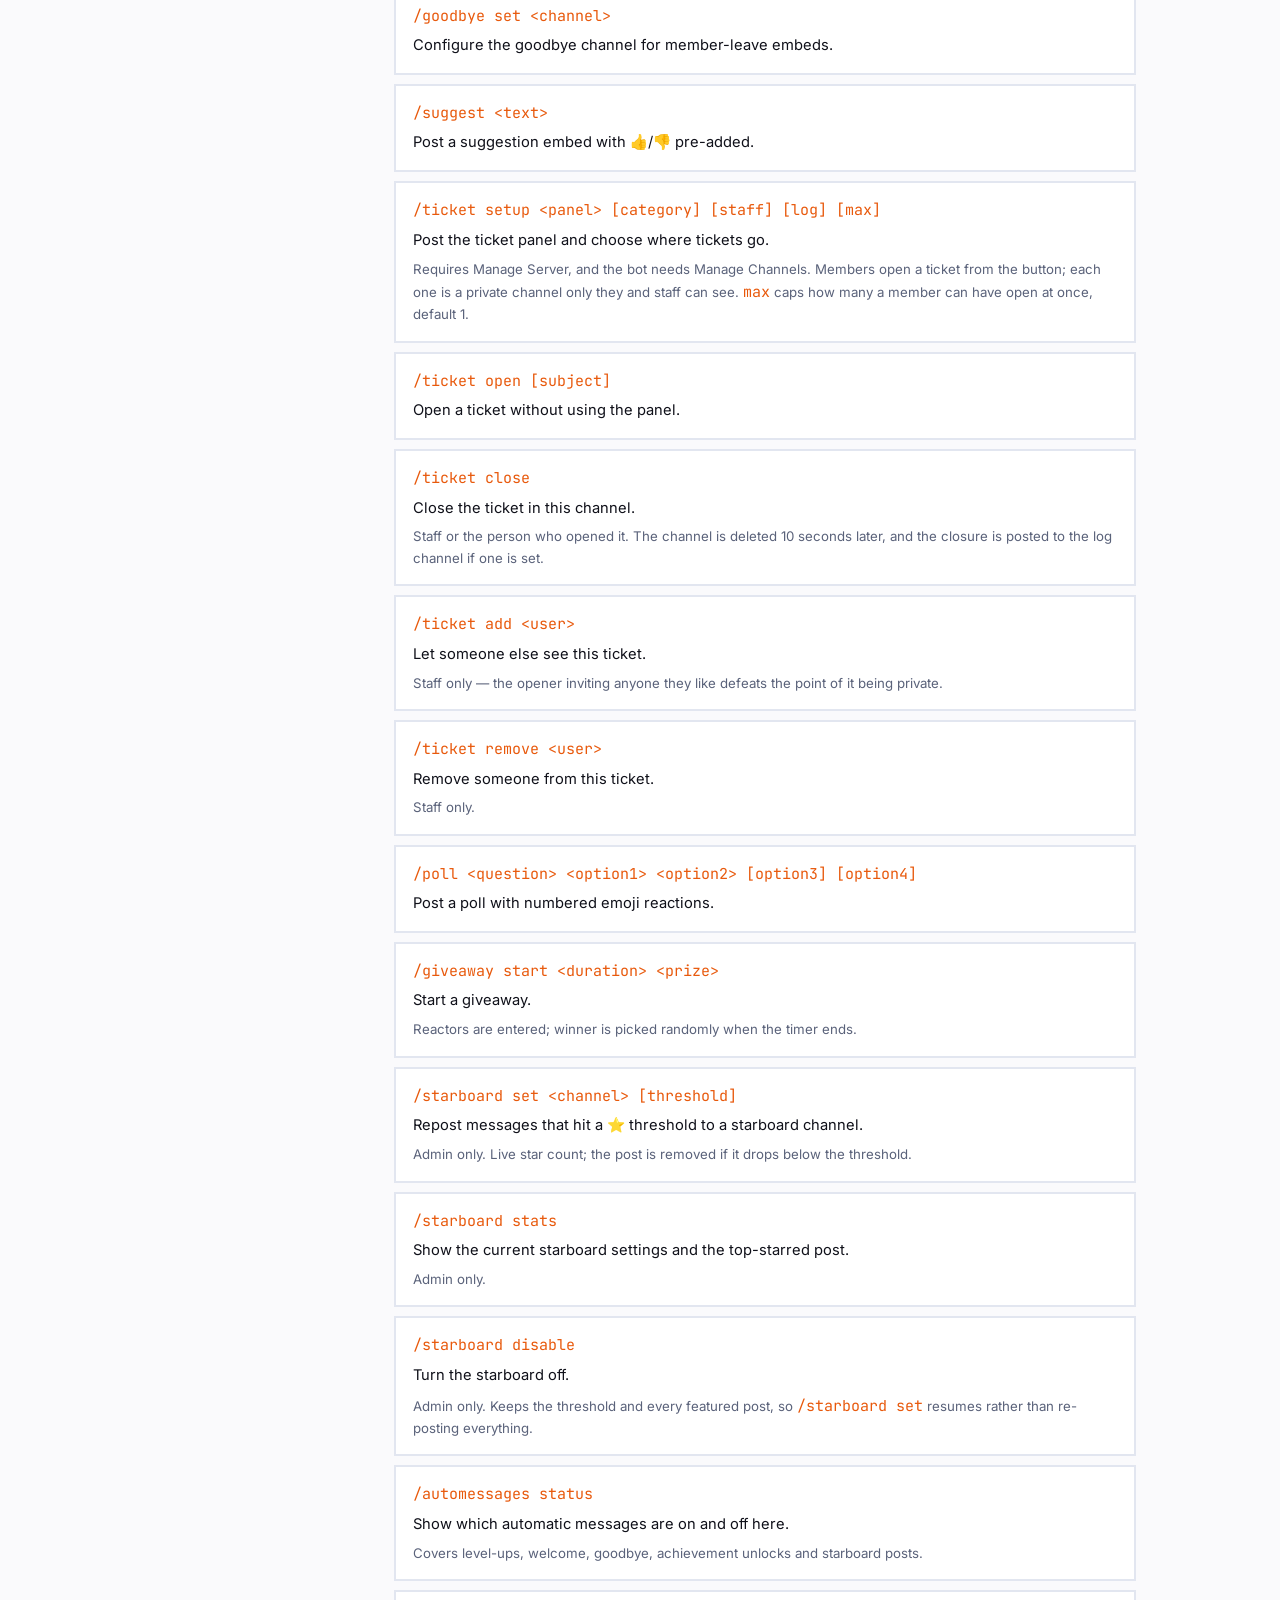
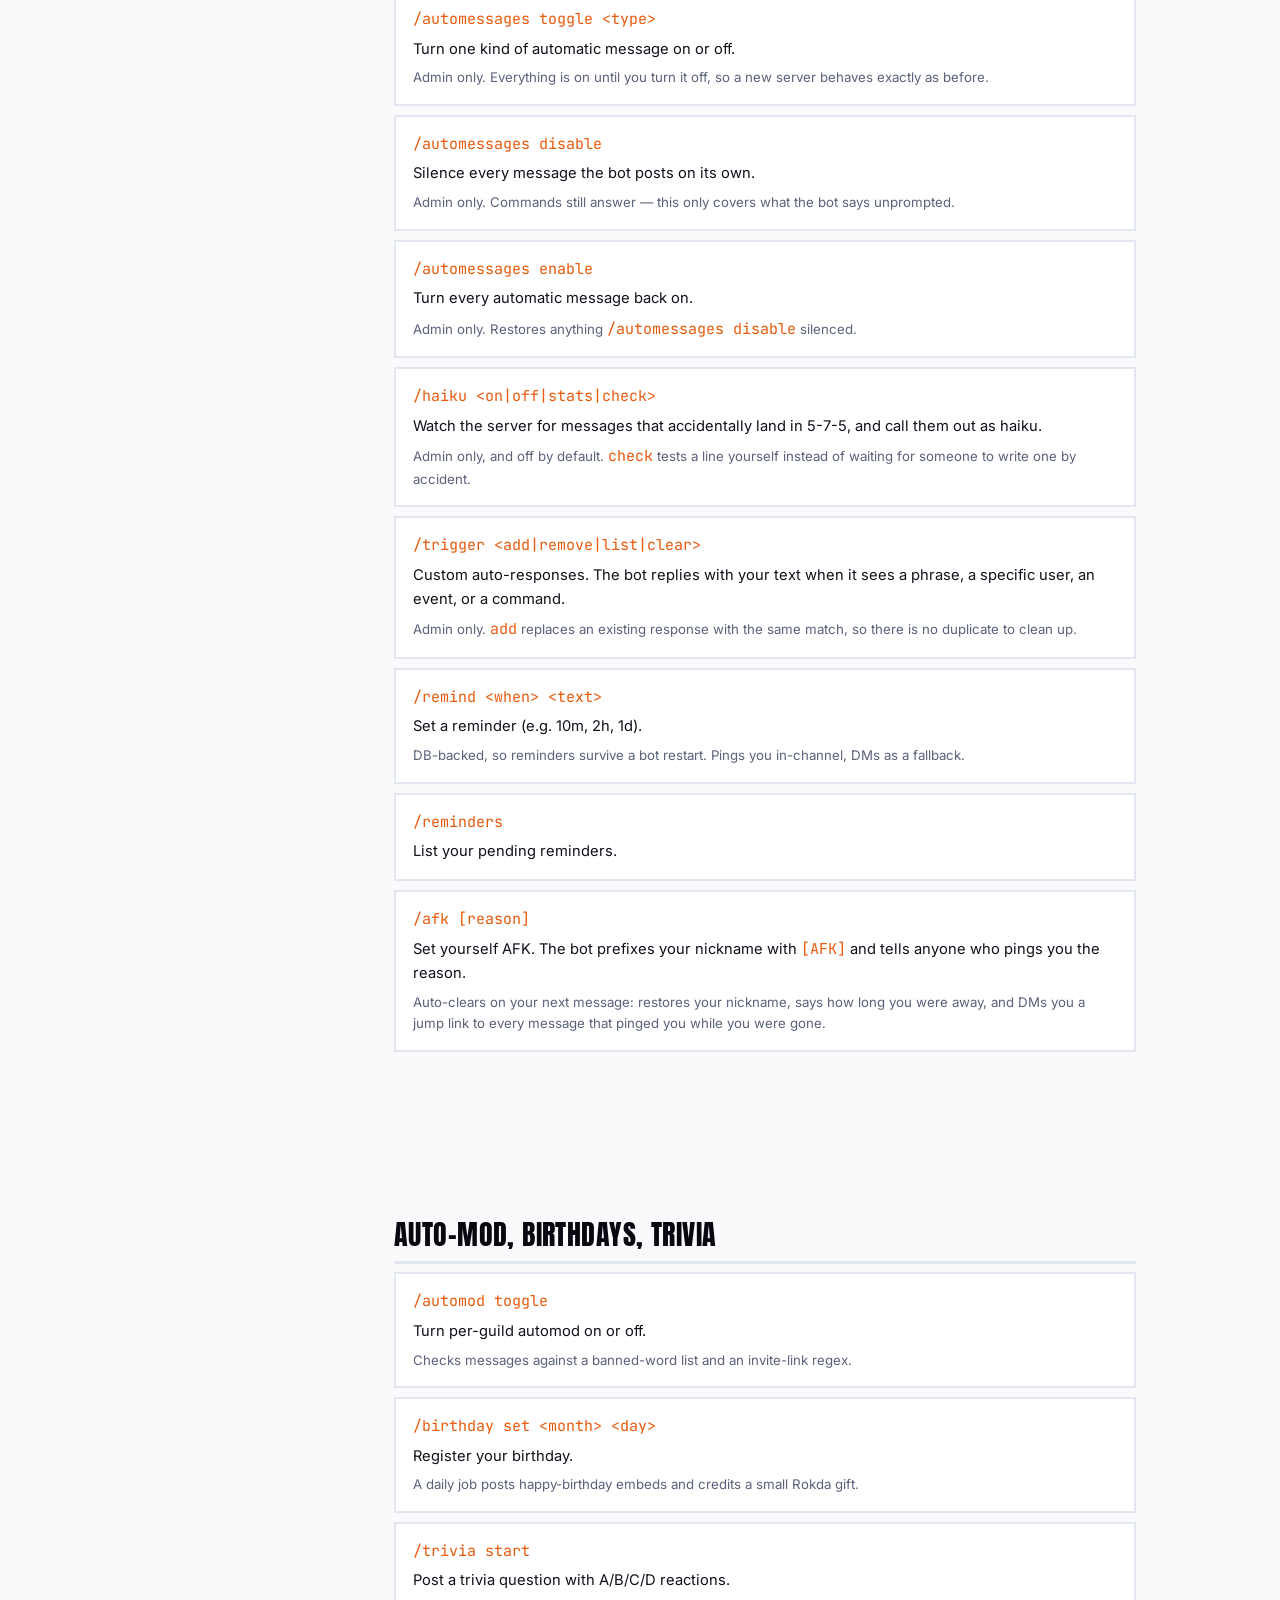
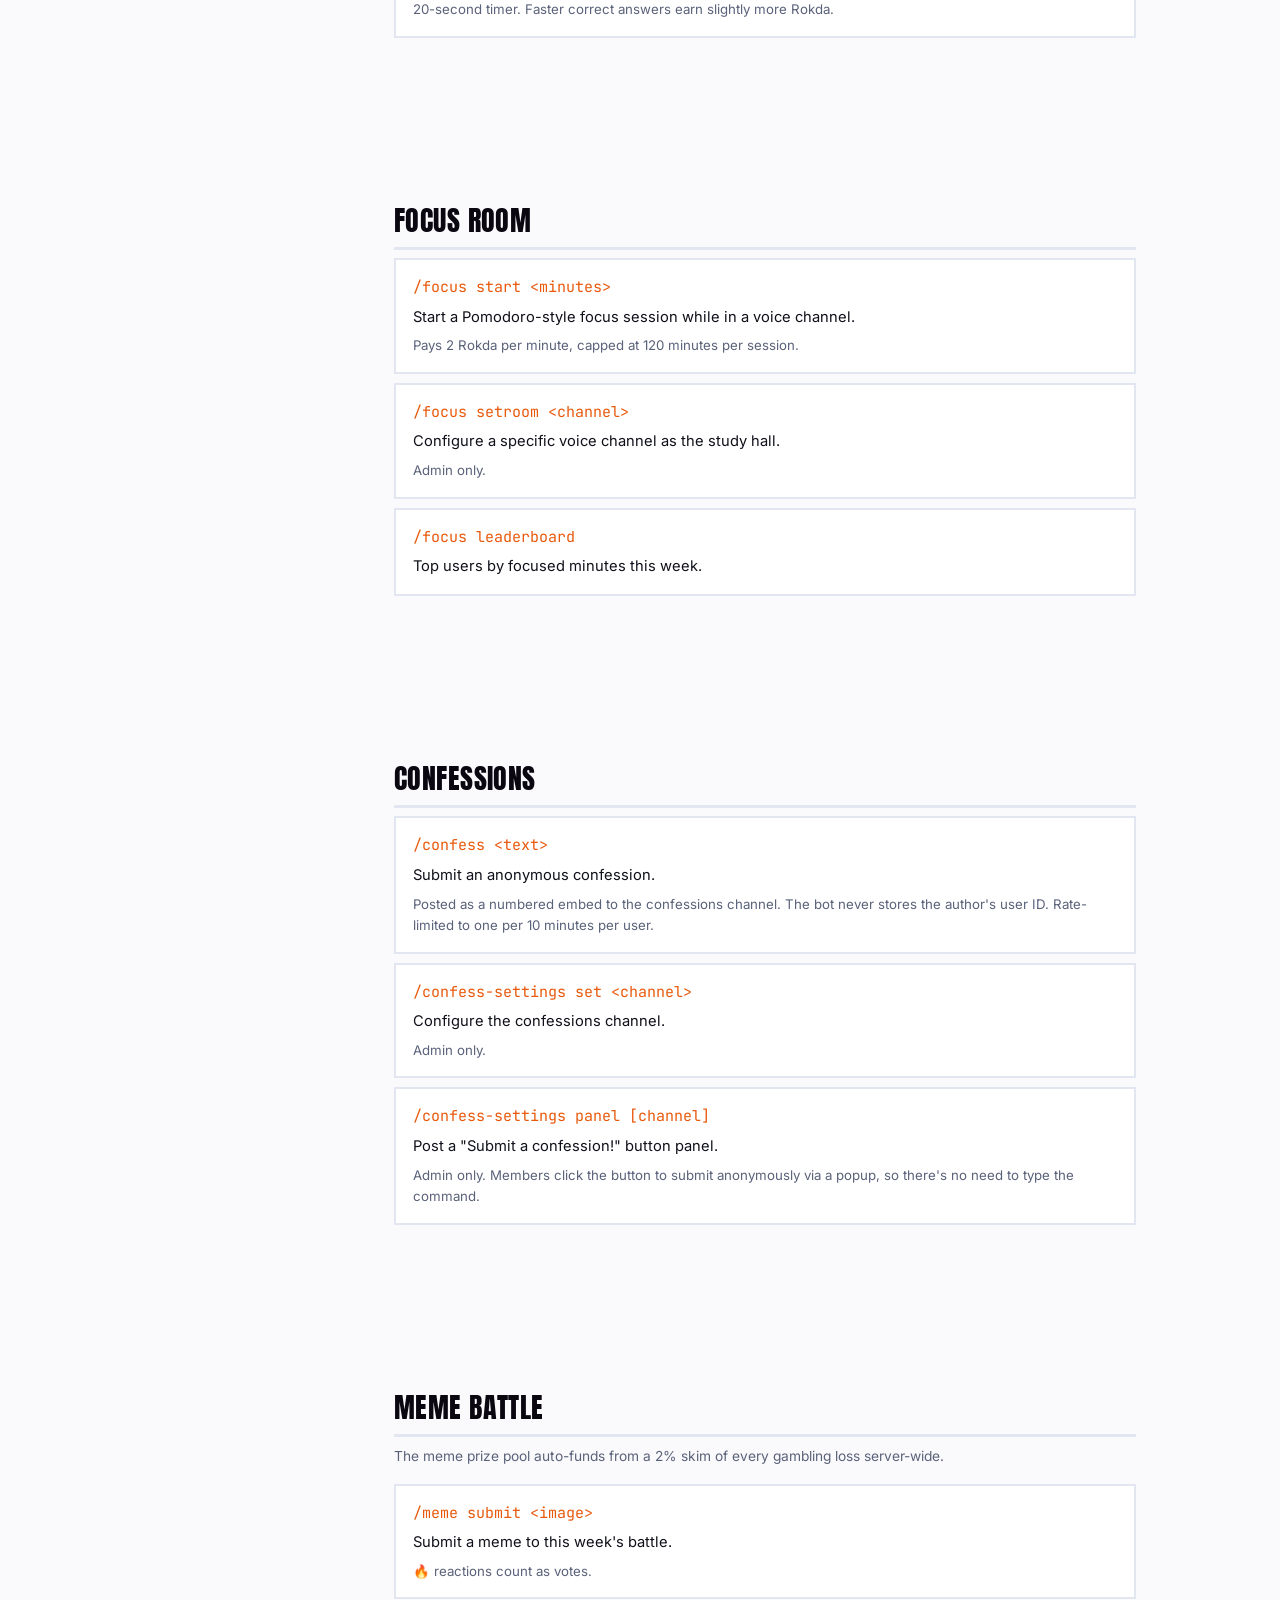
==== commit 55cc65b2: "Add the ticket and Translate cards Tickets and the Translate context menu were shipped and unlisted." ====
--- a/commands.html
+++ b/commands.html
@@ -493,6 +493,30 @@
             <header><code>/suggest &lt;text&gt;</code></header>
             <p class="desc">Post a suggestion embed with 👍/👎 pre-added.</p>
           </article>
+          <article class="command-card" data-name="ticket setup">
+            <header><code>/ticket setup &lt;panel&gt; [category] [staff] [log] [max]</code></header>
+            <p class="desc">Post the ticket panel and choose where tickets go.</p>
+            <p class="note">Requires Manage Server, and the bot needs Manage Channels. Members open a ticket from the button; each one is a private channel only they and staff can see. <code>max</code> caps how many a member can have open at once, default 1.</p>
+          </article>
+          <article class="command-card" data-name="ticket open">
+            <header><code>/ticket open [subject]</code></header>
+            <p class="desc">Open a ticket without using the panel.</p>
+          </article>
+          <article class="command-card" data-name="ticket close">
+            <header><code>/ticket close</code></header>
+            <p class="desc">Close the ticket in this channel.</p>
+            <p class="note">Staff or the person who opened it. The channel is deleted 10 seconds later, and the closure is posted to the log channel if one is set.</p>
+          </article>
+          <article class="command-card" data-name="ticket add">
+            <header><code>/ticket add &lt;user&gt;</code></header>
+            <p class="desc">Let someone else see this ticket.</p>
+            <p class="note">Staff only — the opener inviting anyone they like defeats the point of it being private.</p>
+          </article>
+          <article class="command-card" data-name="ticket remove">
+            <header><code>/ticket remove &lt;user&gt;</code></header>
+            <p class="desc">Remove someone from this ticket.</p>
+            <p class="note">Staff only.</p>
+          </article>
           <article class="command-card" data-name="poll">
             <header><code>/poll &lt;question&gt; &lt;option1&gt; &lt;option2&gt; [option3] [option4]</code></header>
             <p class="desc">Post a poll with numbered emoji reactions.</p>
@@ -816,6 +840,11 @@
             <header><code>/emoji steal &lt;emoji&gt; [name]</code></header>
             <p class="desc">Copy a custom emoji into this server.</p>
             <p class="note">Requires Manage Expressions, on you and on the bot.</p>
+          </article>
+          <article class="command-card" data-name="Translate">
+            <header><code>Translate</code></header>
+            <p class="desc">Right-click any message → Apps → Translate. Detects the language and translates it to English.</p>
+            <p class="note">A message context menu, not a slash command — you translate a message you're already looking at. The reply is private to you, since a public translation under someone's message reads like a correction.</p>
           </article>
           <article class="command-card" data-name="google">
             <header><code>/google &lt;query&gt;</code></header>
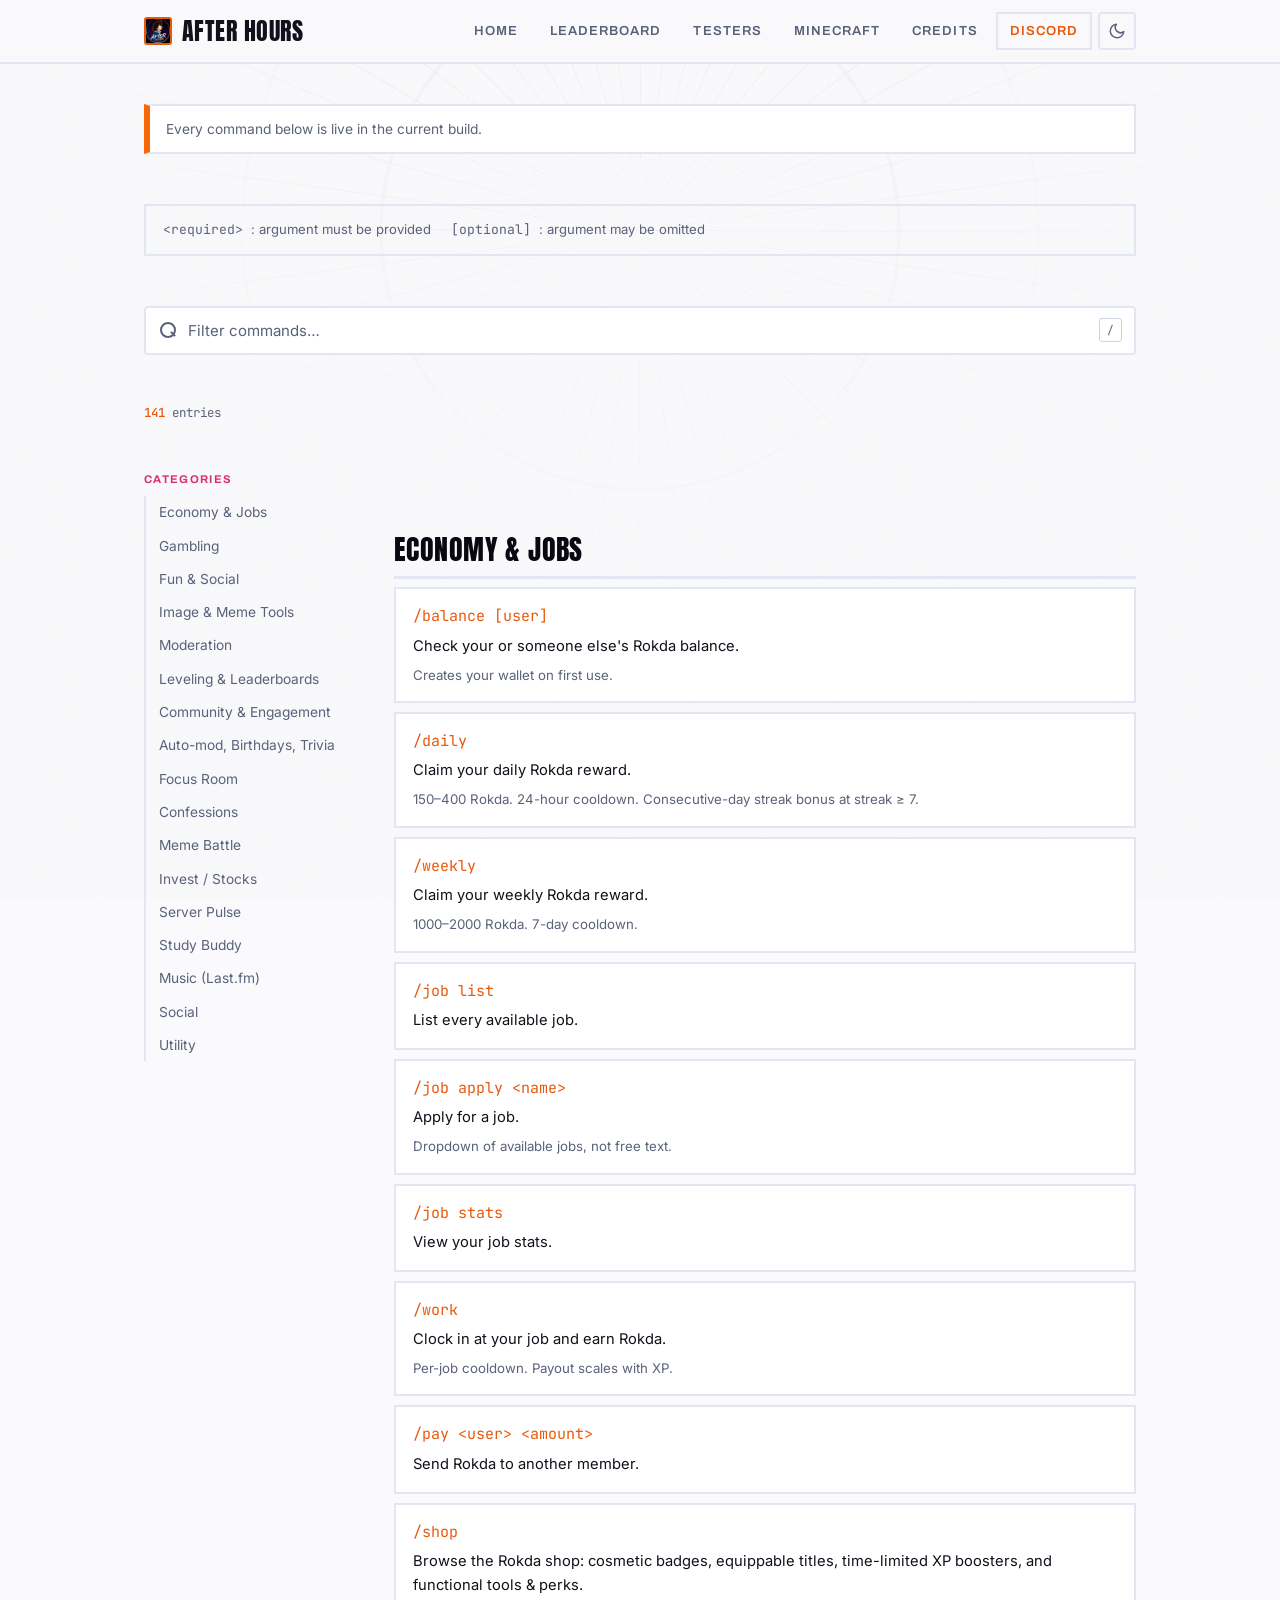
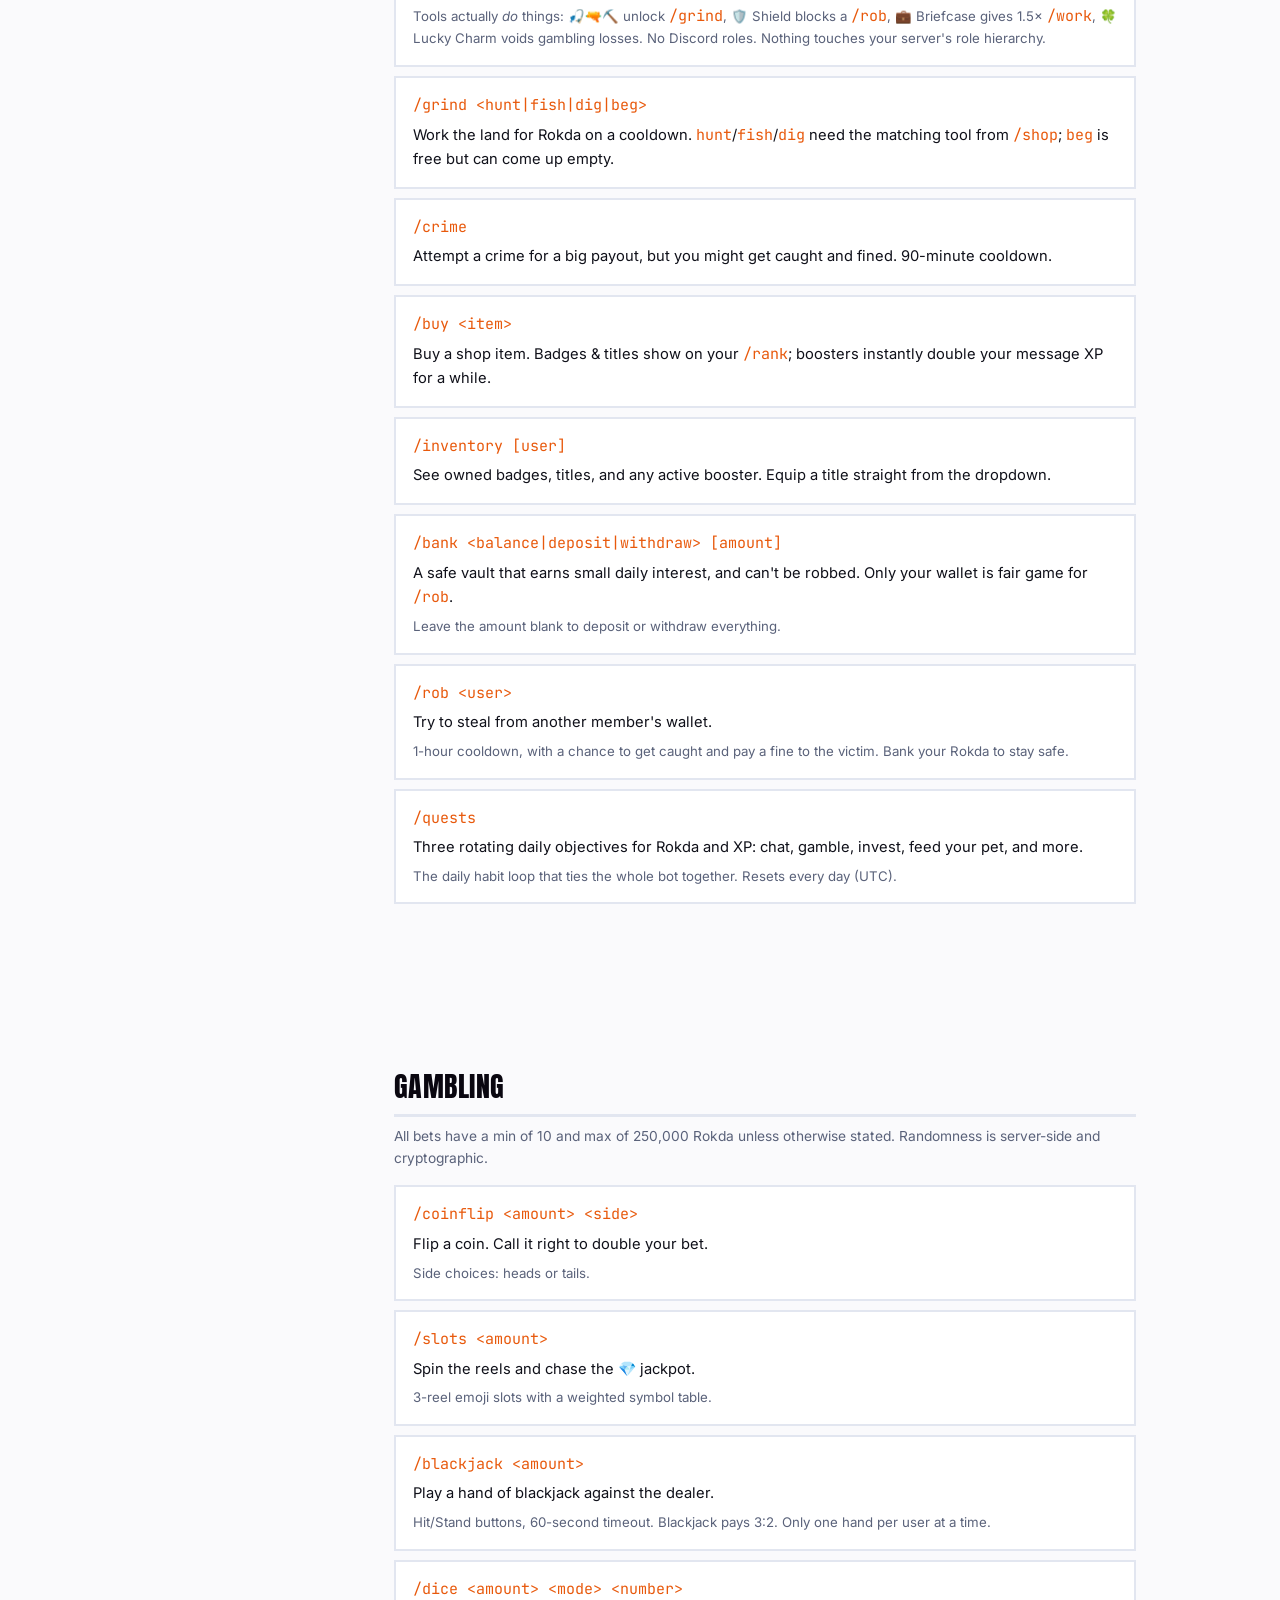
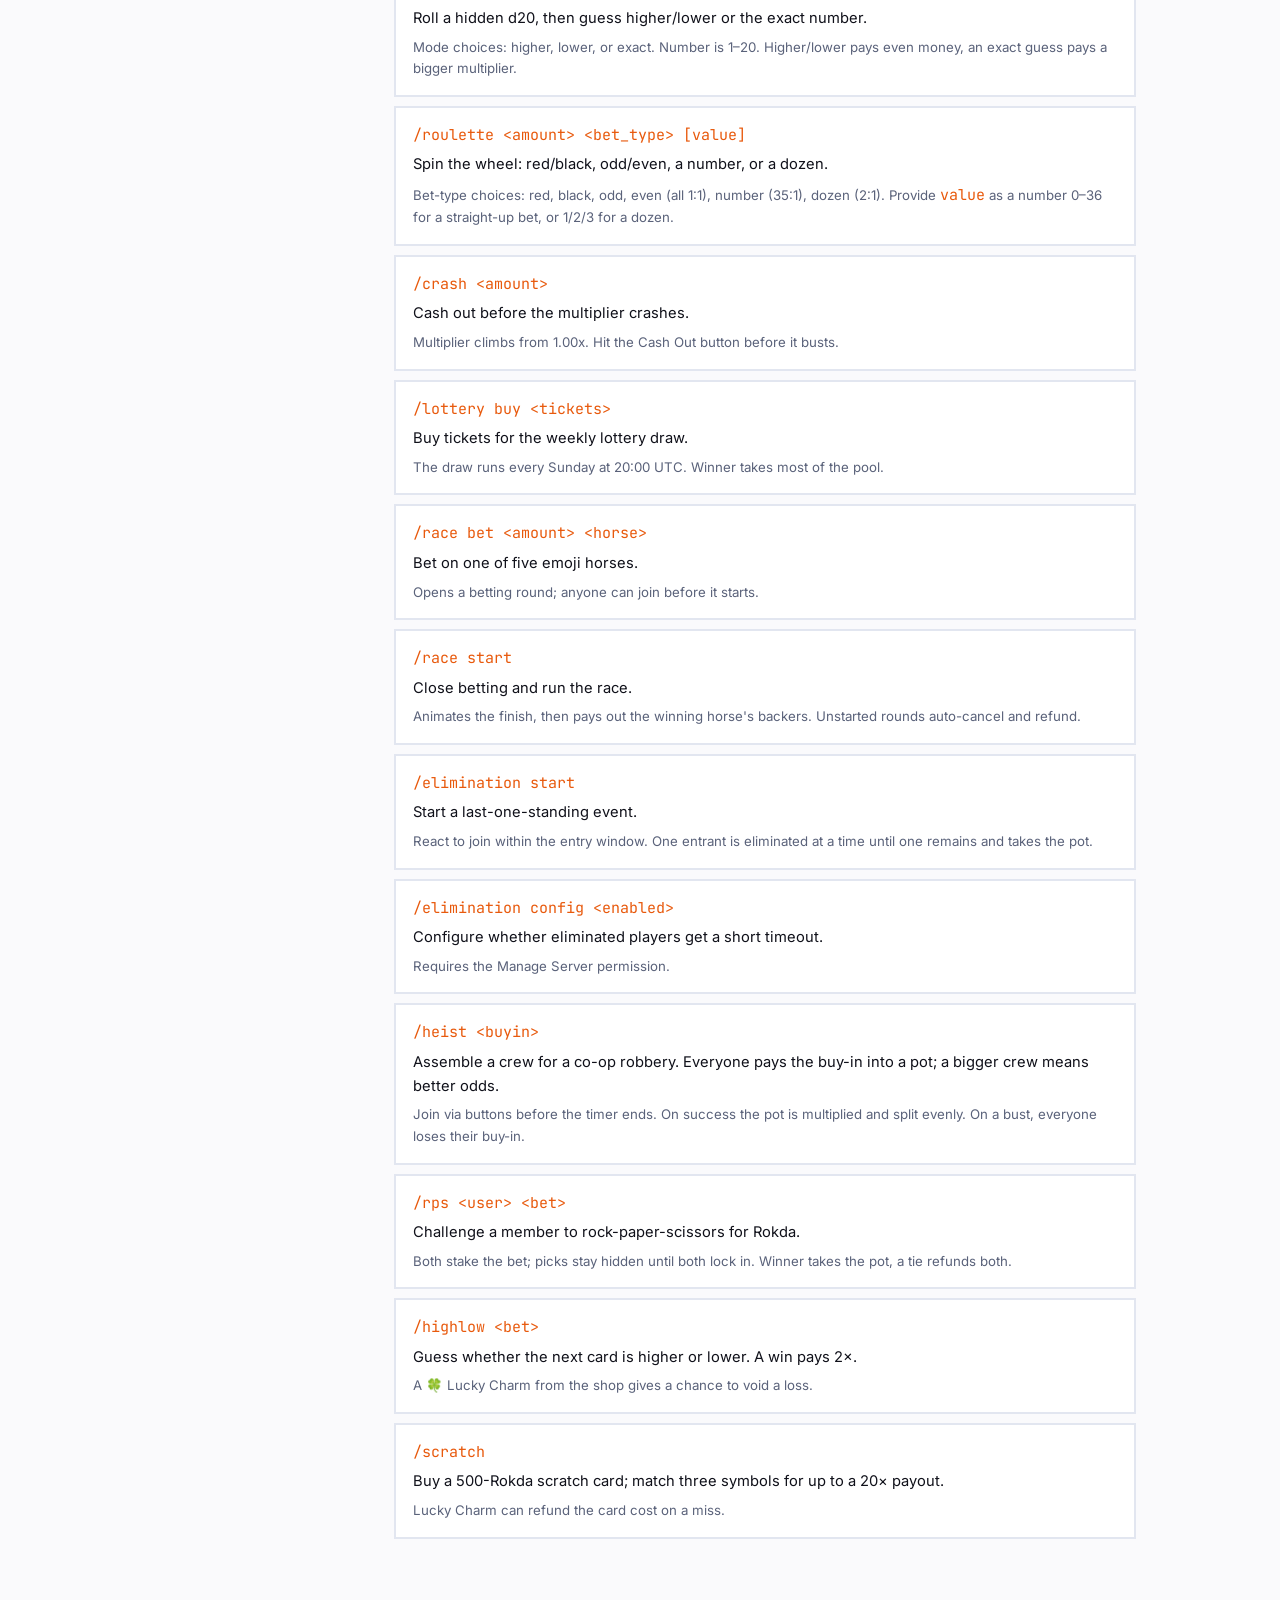
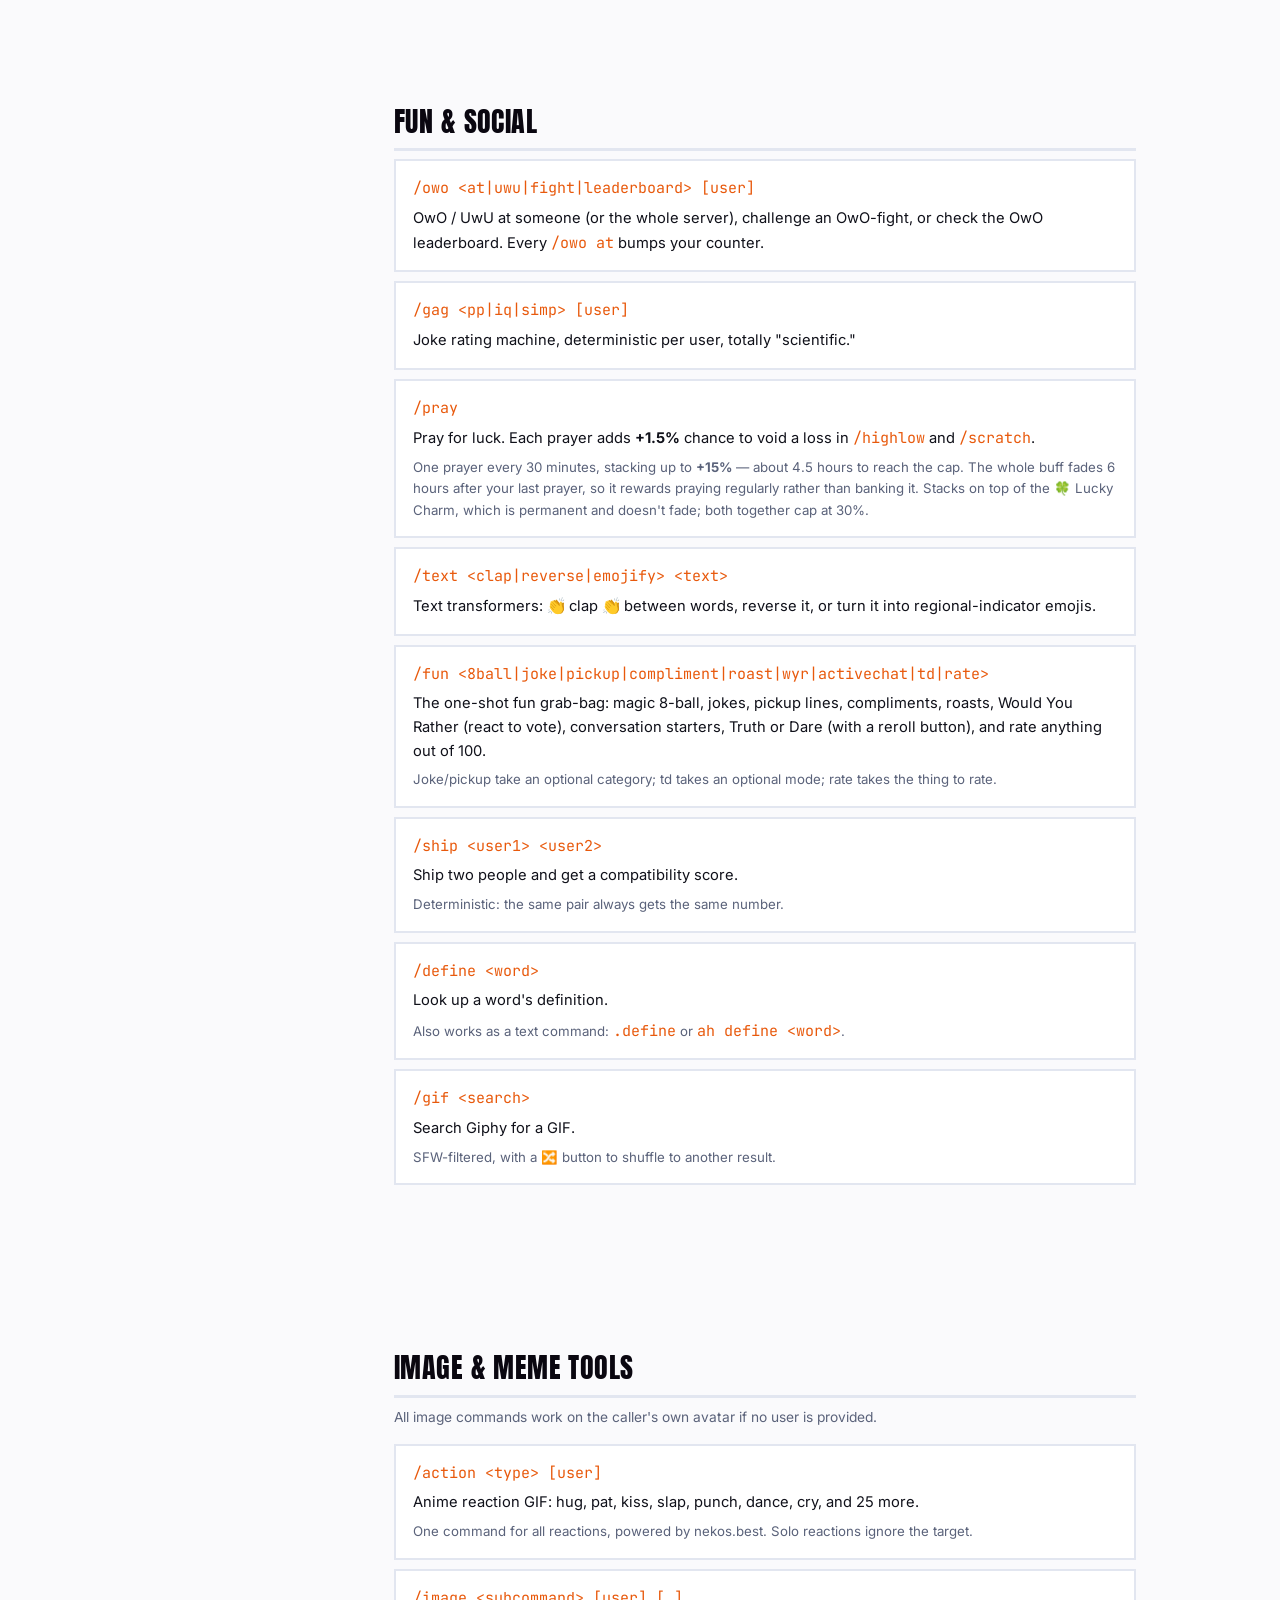
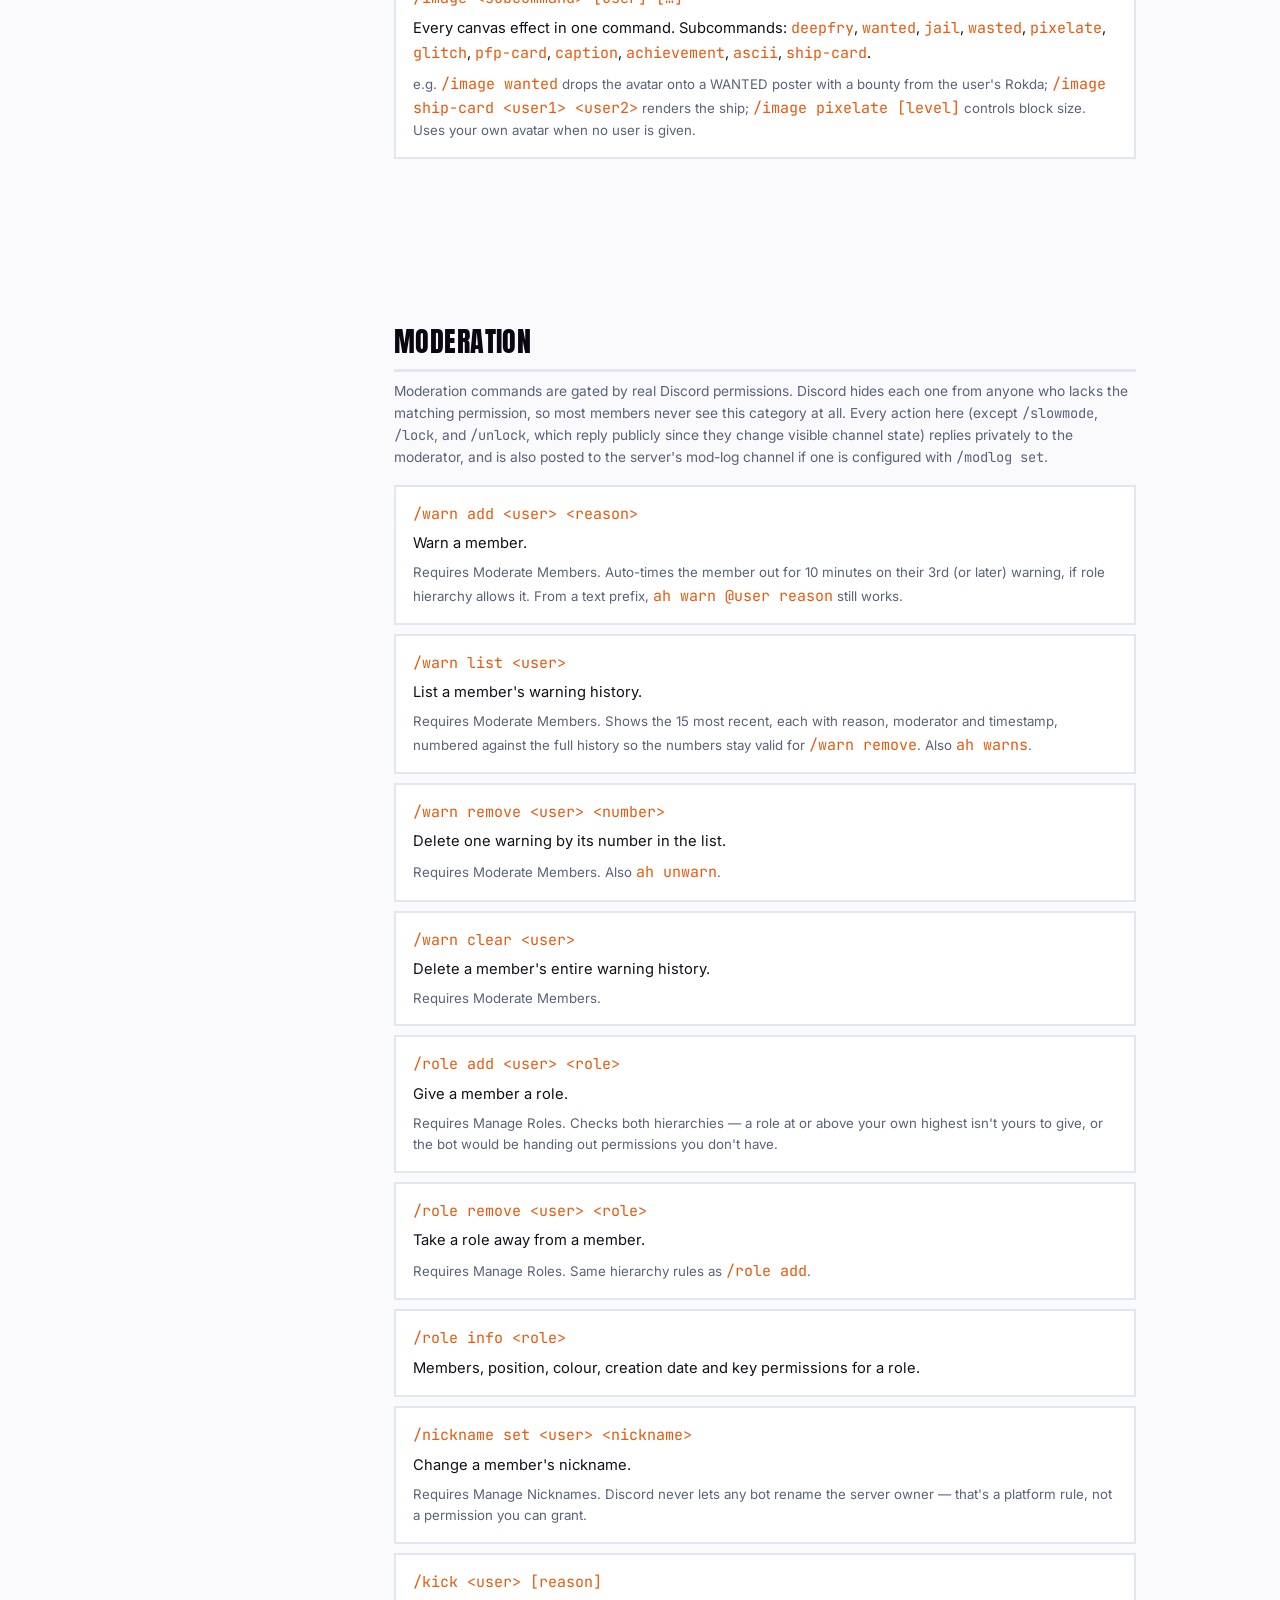
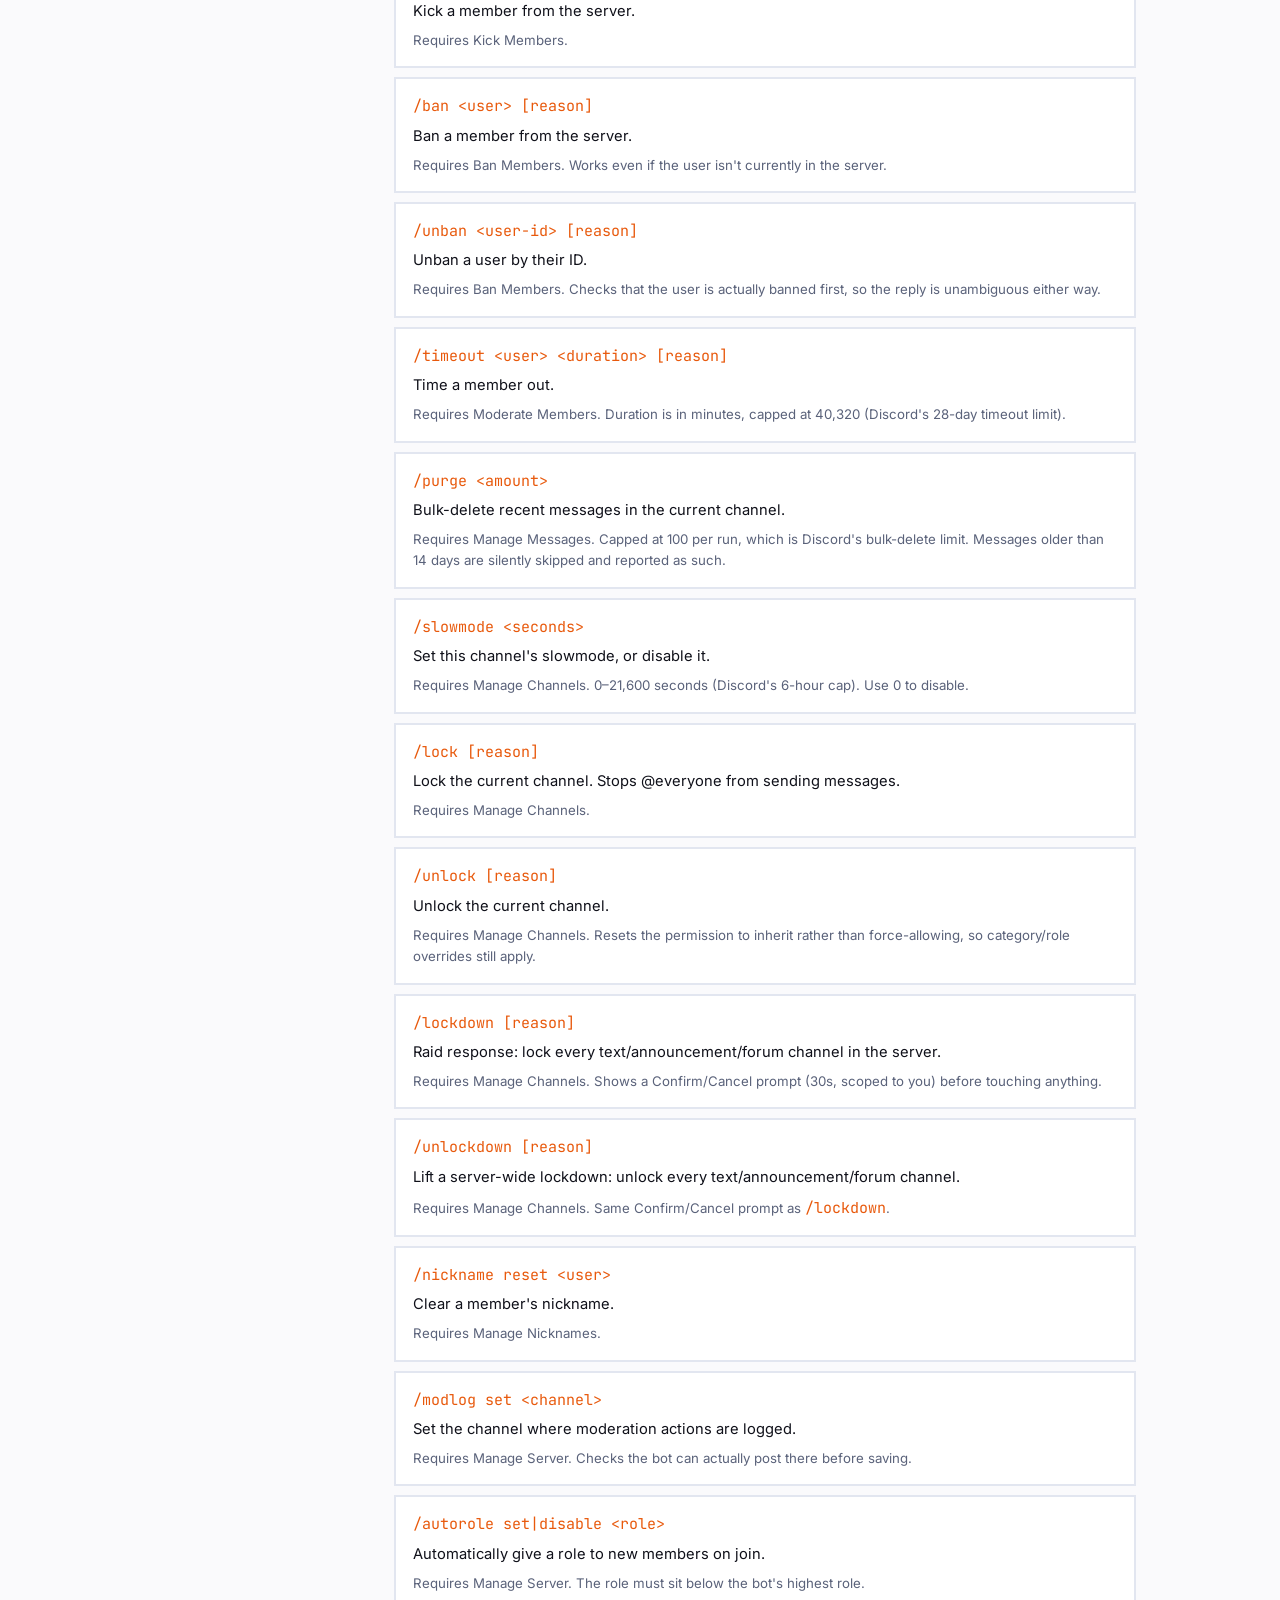
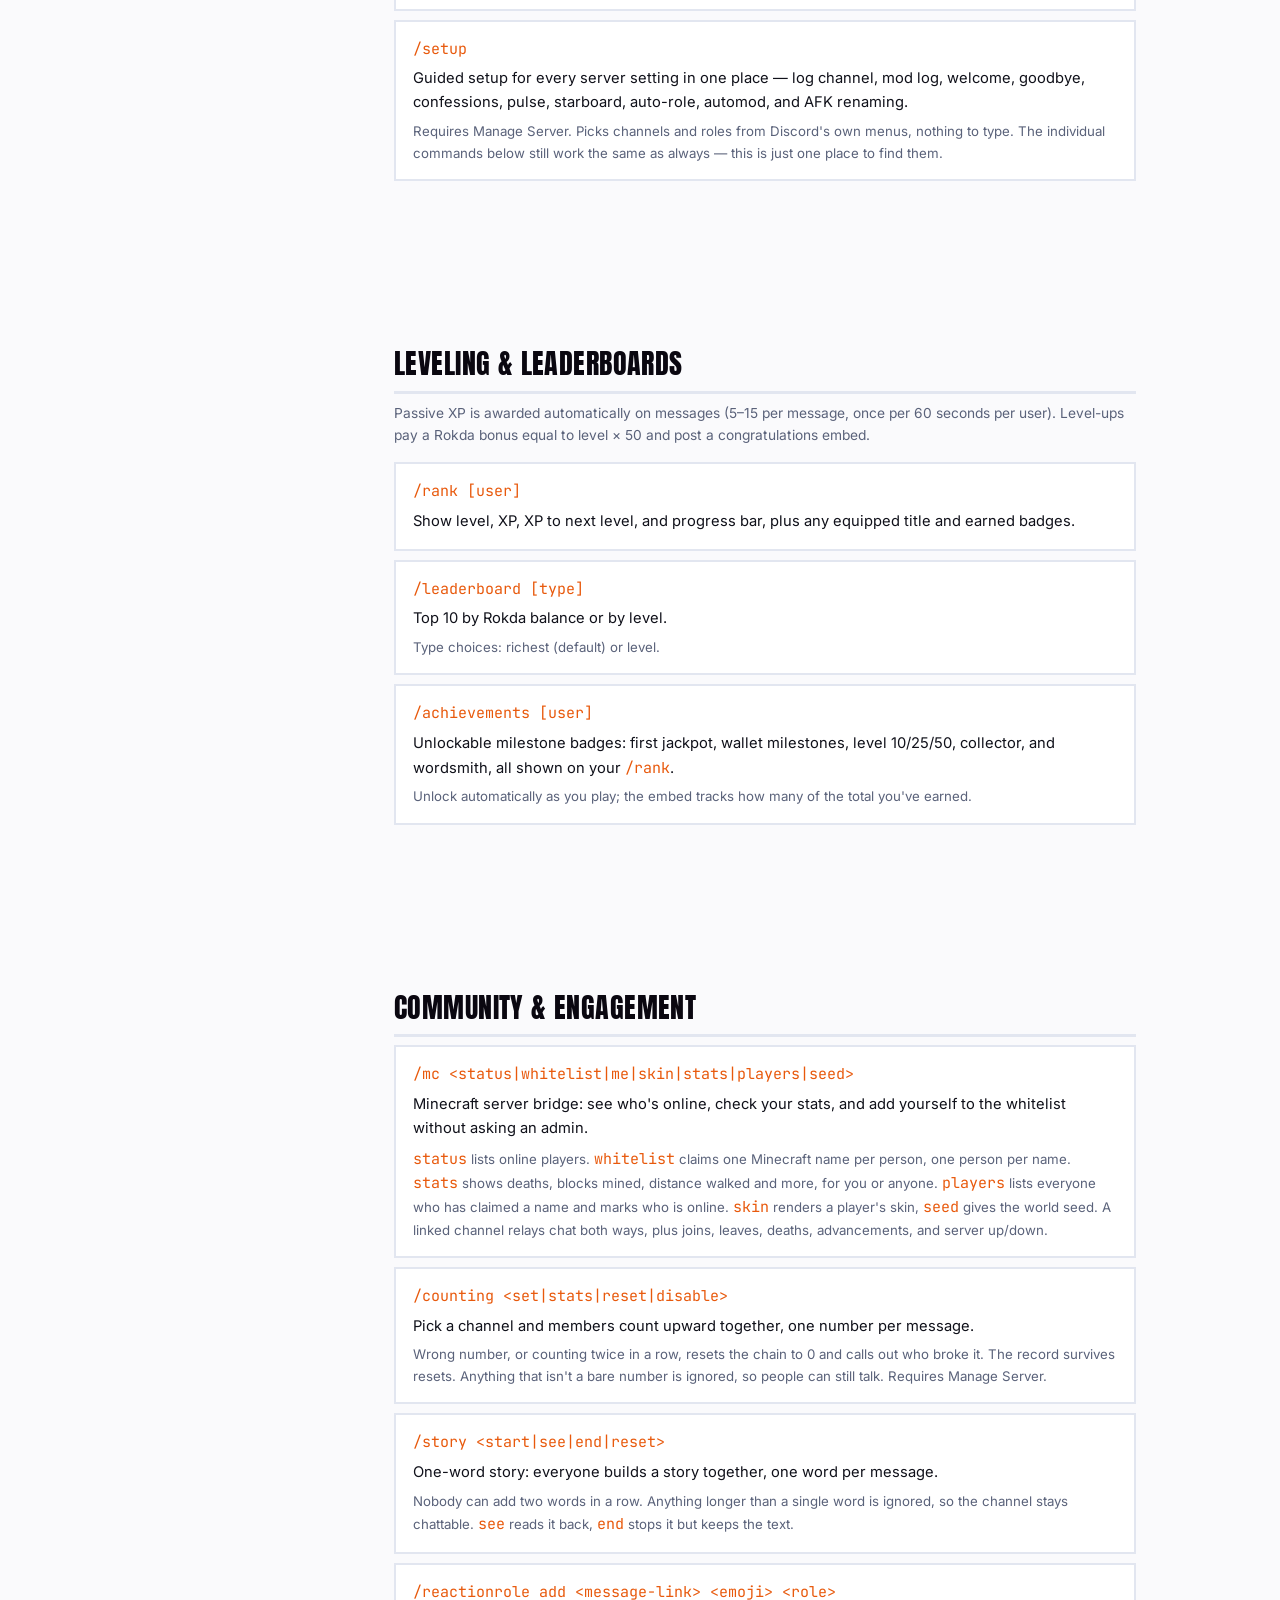
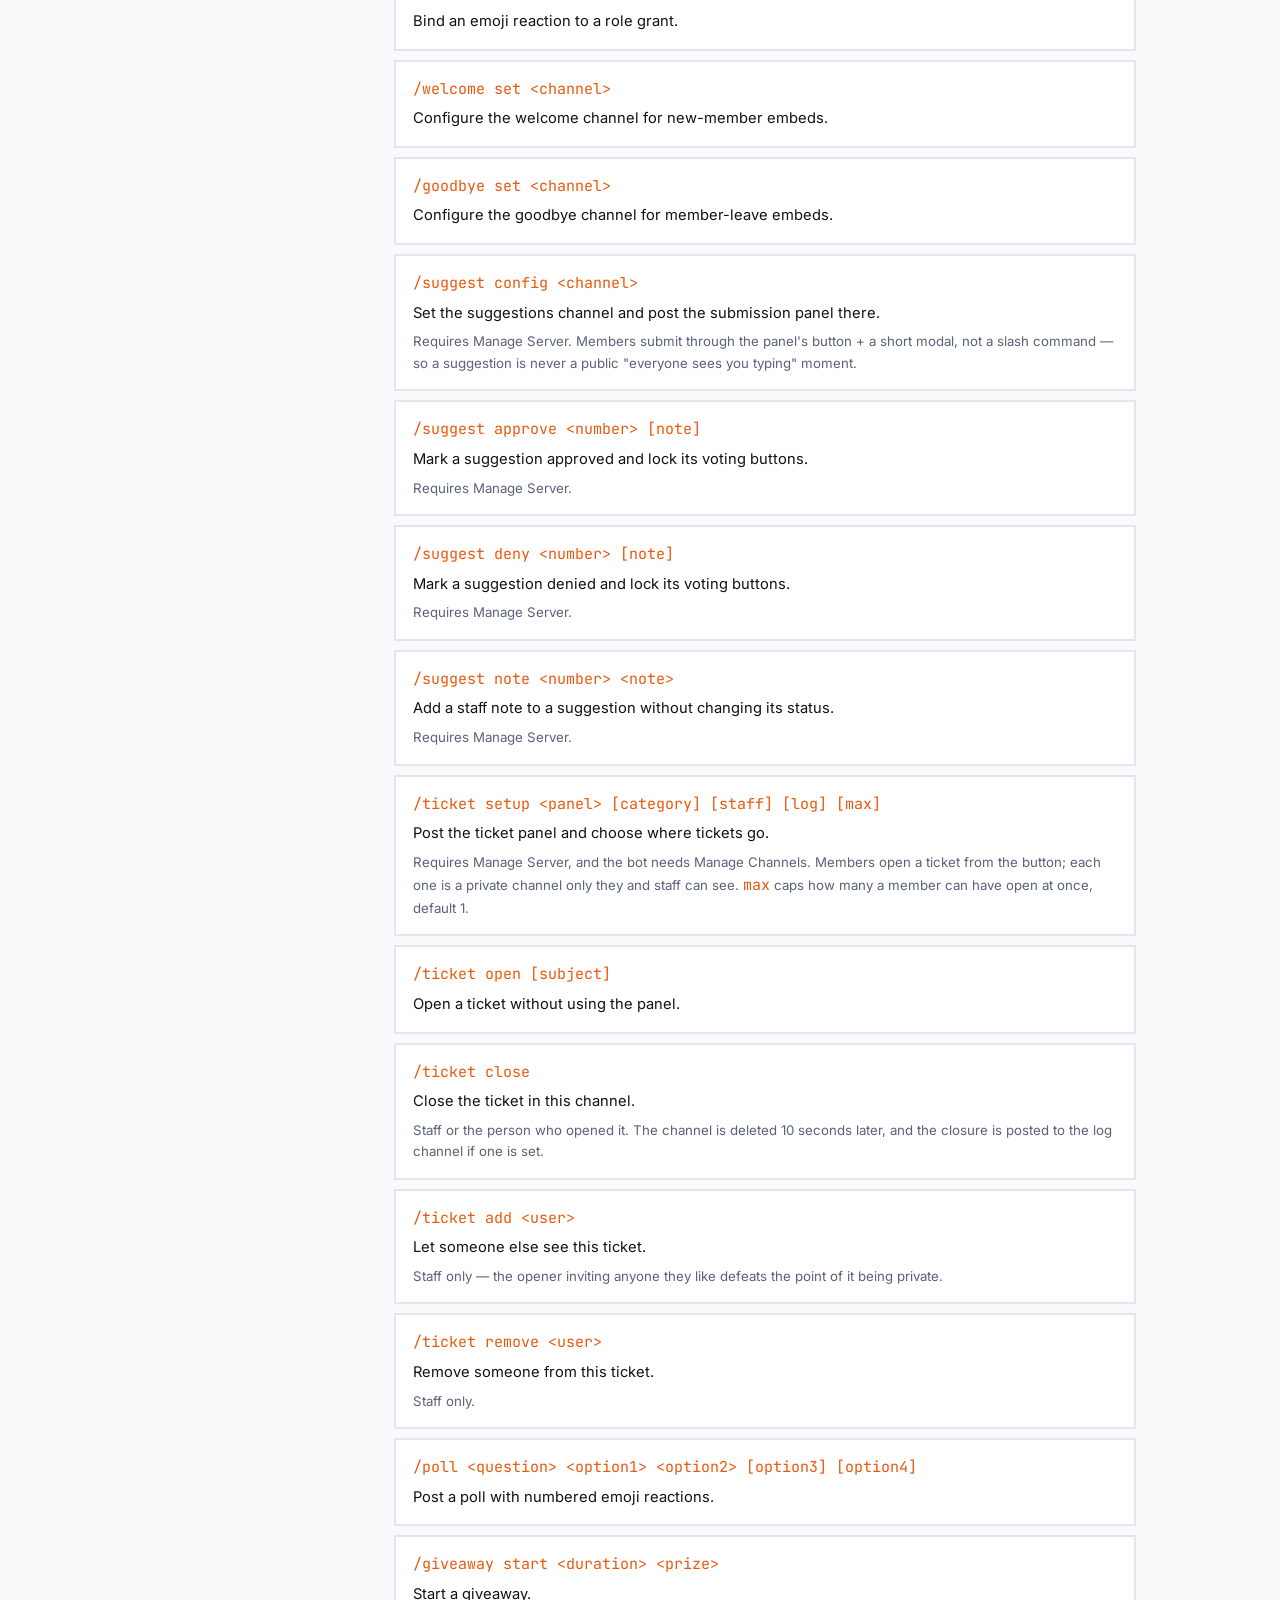
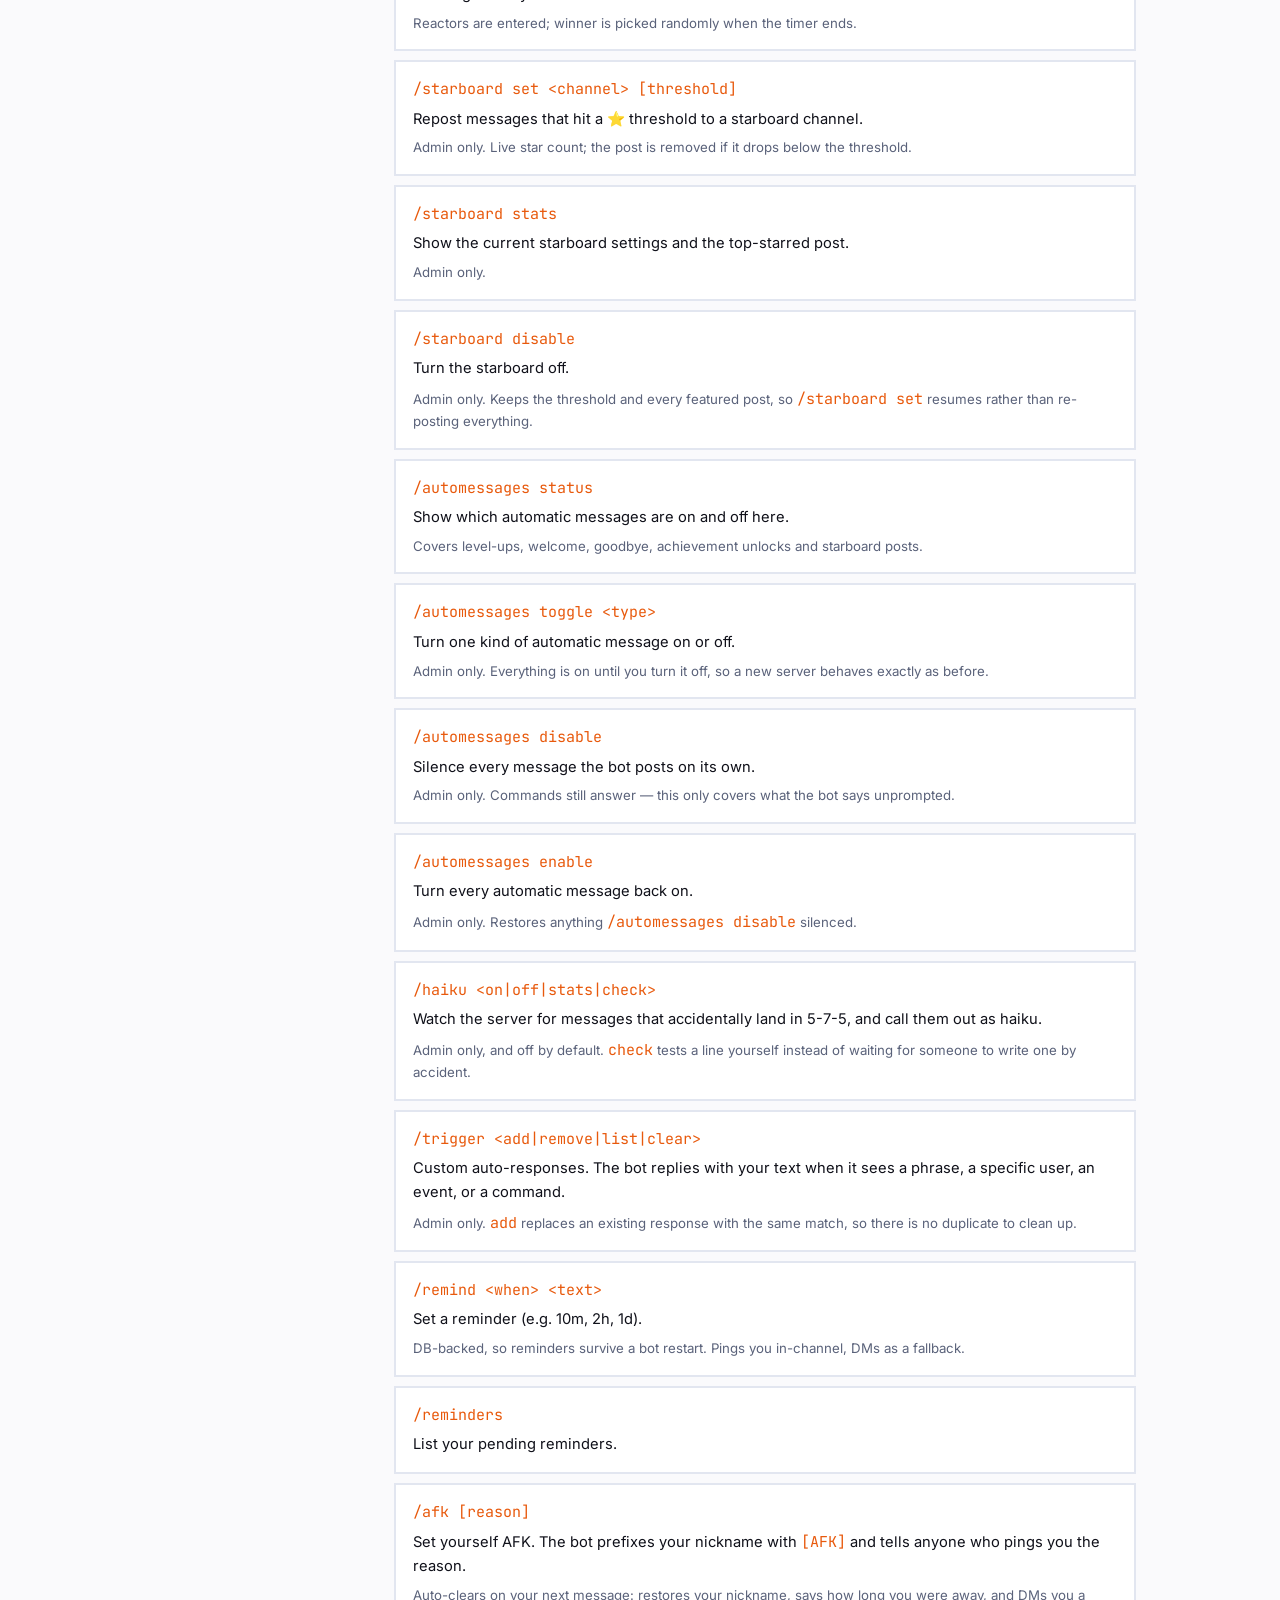
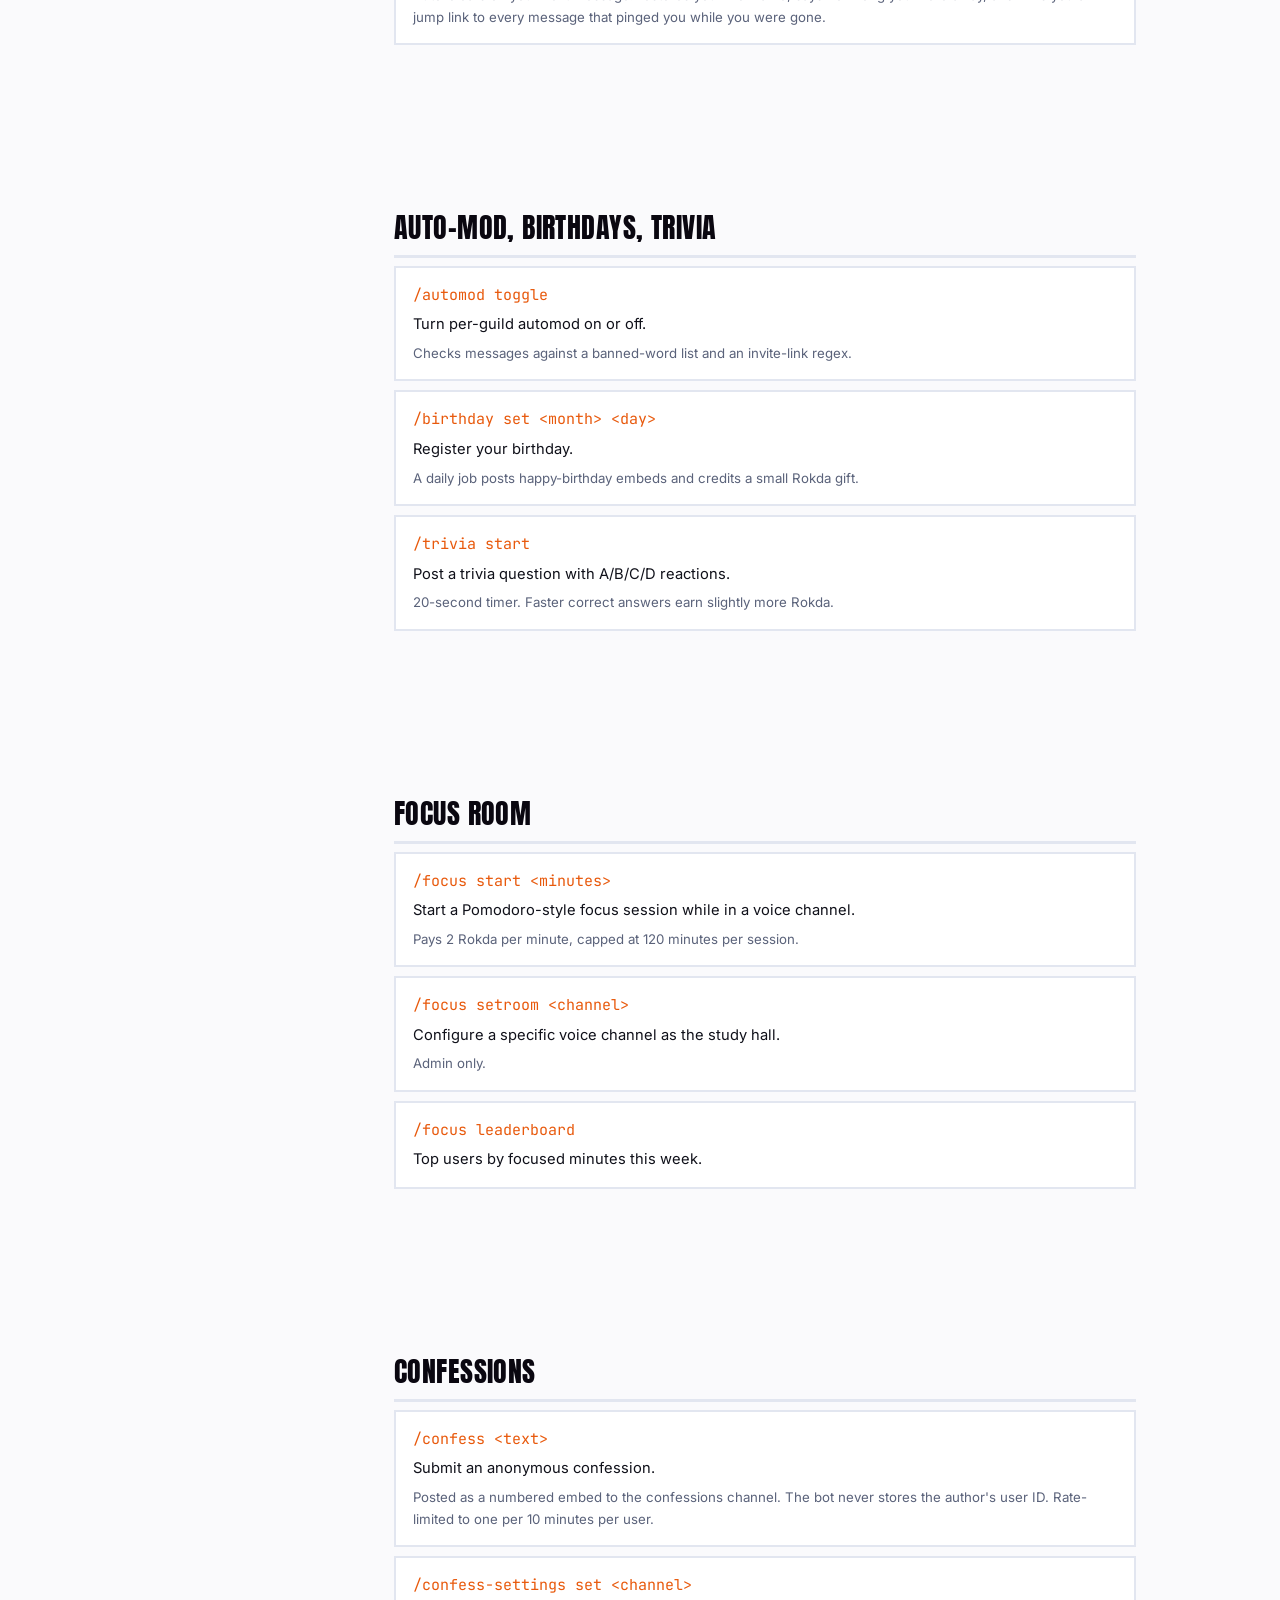
==== commit 5db3ebdf: "Sync commands.html/index.html with the bot's real command list Found by the bot repo's new test-webs" ====
--- a/commands.html
+++ b/commands.html
@@ -433,6 +433,11 @@
             <p class="desc">Automatically give a role to new members on join.</p>
             <p class="note">Requires Manage Server. The role must sit below the bot's highest role.</p>
           </article>
+          <article class="command-card" data-name="setup">
+            <header><code>/setup</code></header>
+            <p class="desc">Guided setup for every server setting in one place — log channel, mod log, welcome, goodbye, confessions, pulse, starboard, auto-role, automod, and AFK renaming.</p>
+            <p class="note">Requires Manage Server. Picks channels and roles from Discord's own menus, nothing to type. The individual commands below still work the same as always — this is just one place to find them.</p>
+          </article>
         </div>
       </section>
 
@@ -489,9 +494,25 @@
             <header><code>/goodbye set &lt;channel&gt;</code></header>
             <p class="desc">Configure the goodbye channel for member-leave embeds.</p>
           </article>
-          <article class="command-card" data-name="suggest">
-            <header><code>/suggest &lt;text&gt;</code></header>
-            <p class="desc">Post a suggestion embed with 👍/👎 pre-added.</p>
+          <article class="command-card" data-name="suggest config">
+            <header><code>/suggest config &lt;channel&gt;</code></header>
+            <p class="desc">Set the suggestions channel and post the submission panel there.</p>
+            <p class="note">Requires Manage Server. Members submit through the panel's button + a short modal, not a slash command — so a suggestion is never a public "everyone sees you typing" moment.</p>
+          </article>
+          <article class="command-card" data-name="suggest approve">
+            <header><code>/suggest approve &lt;number&gt; [note]</code></header>
+            <p class="desc">Mark a suggestion approved and lock its voting buttons.</p>
+            <p class="note">Requires Manage Server.</p>
+          </article>
+          <article class="command-card" data-name="suggest deny">
+            <header><code>/suggest deny &lt;number&gt; [note]</code></header>
+            <p class="desc">Mark a suggestion denied and lock its voting buttons.</p>
+            <p class="note">Requires Manage Server.</p>
+          </article>
+          <article class="command-card" data-name="suggest note">
+            <header><code>/suggest note &lt;number&gt; &lt;note&gt;</code></header>
+            <p class="desc">Add a staff note to a suggestion without changing its status.</p>
+            <p class="note">Requires Manage Server.</p>
           </article>
           <article class="command-card" data-name="ticket setup">
             <header><code>/ticket setup &lt;panel&gt; [category] [staff] [log] [max]</code></header>
--- a/styles.css
+++ b/styles.css
@@ -2122,6 +2122,117 @@
   margin-top: 12px;
 }
 
+/* ── Server Activity charts ──────────────────────────────────────────────
+   Plain SVG, generated in script.js — no chart library, matching the rest
+   of the site's zero-dependency build. */
+
+.activity-stats {
+  display: flex;
+  flex-wrap: wrap;
+  gap: 12px;
+  margin: 4px 0 22px;
+}
+
+.activity-stat {
+  flex: 1 1 160px;
+  padding: 14px 16px;
+  background: var(--ink-raise);
+  border: 2px solid var(--rule);
+  box-shadow: var(--shadow-sm);
+  text-align: center;
+}
+
+.activity-stat b {
+  display: block;
+  font-family: var(--font-display);
+  font-size: 1.7rem;
+  color: var(--gold);
+  line-height: 1.1;
+}
+
+.activity-stat span {
+  font-size: 0.76rem;
+  color: var(--text-muted);
+  text-transform: uppercase;
+  letter-spacing: 0.06em;
+}
+
+.chart-card {
+  background: var(--ink-raise);
+  border: 2px solid var(--rule);
+  box-shadow: var(--shadow-md);
+  padding: 18px 20px 14px;
+  margin-bottom: 18px;
+}
+
+.chart-title {
+  font-family: var(--font-heading);
+  font-size: 0.82rem;
+  font-weight: 700;
+  text-transform: uppercase;
+  letter-spacing: 0.08em;
+  color: var(--text-muted);
+  margin: 0 0 12px;
+}
+
+.chart-grid {
+  display: grid;
+  grid-template-columns: 1fr 1fr;
+  gap: 18px;
+}
+
+.chart-grid .chart-card {
+  margin-bottom: 0;
+}
+
+.chart-wrap {
+  min-height: 160px;
+  display: flex;
+  align-items: center;
+  justify-content: center;
+}
+
+.chart-svg {
+  width: 100%;
+  height: auto;
+  display: block;
+  overflow: visible;
+}
+
+.chart-area {
+  fill: rgba(var(--gold-rgb), 0.16);
+  stroke: none;
+}
+
+.chart-line {
+  fill: none;
+  stroke: var(--gold);
+  stroke-width: 2;
+  stroke-linejoin: round;
+  stroke-linecap: round;
+}
+
+.chart-bar {
+  fill: var(--gold);
+  transition: fill var(--t-fast);
+}
+
+.chart-bar:hover {
+  fill: var(--vermilion);
+}
+
+.chart-axis {
+  fill: var(--text-muted);
+  font-family: var(--font-mono);
+  font-size: 9px;
+}
+
+@media (max-width: 700px) {
+  .chart-grid {
+    grid-template-columns: 1fr;
+  }
+}
+
 @media (max-width: 700px) {
   .board-page { padding: 24px 18px 64px; }
   .board-row { gap: 10px; padding: 11px 12px; }
